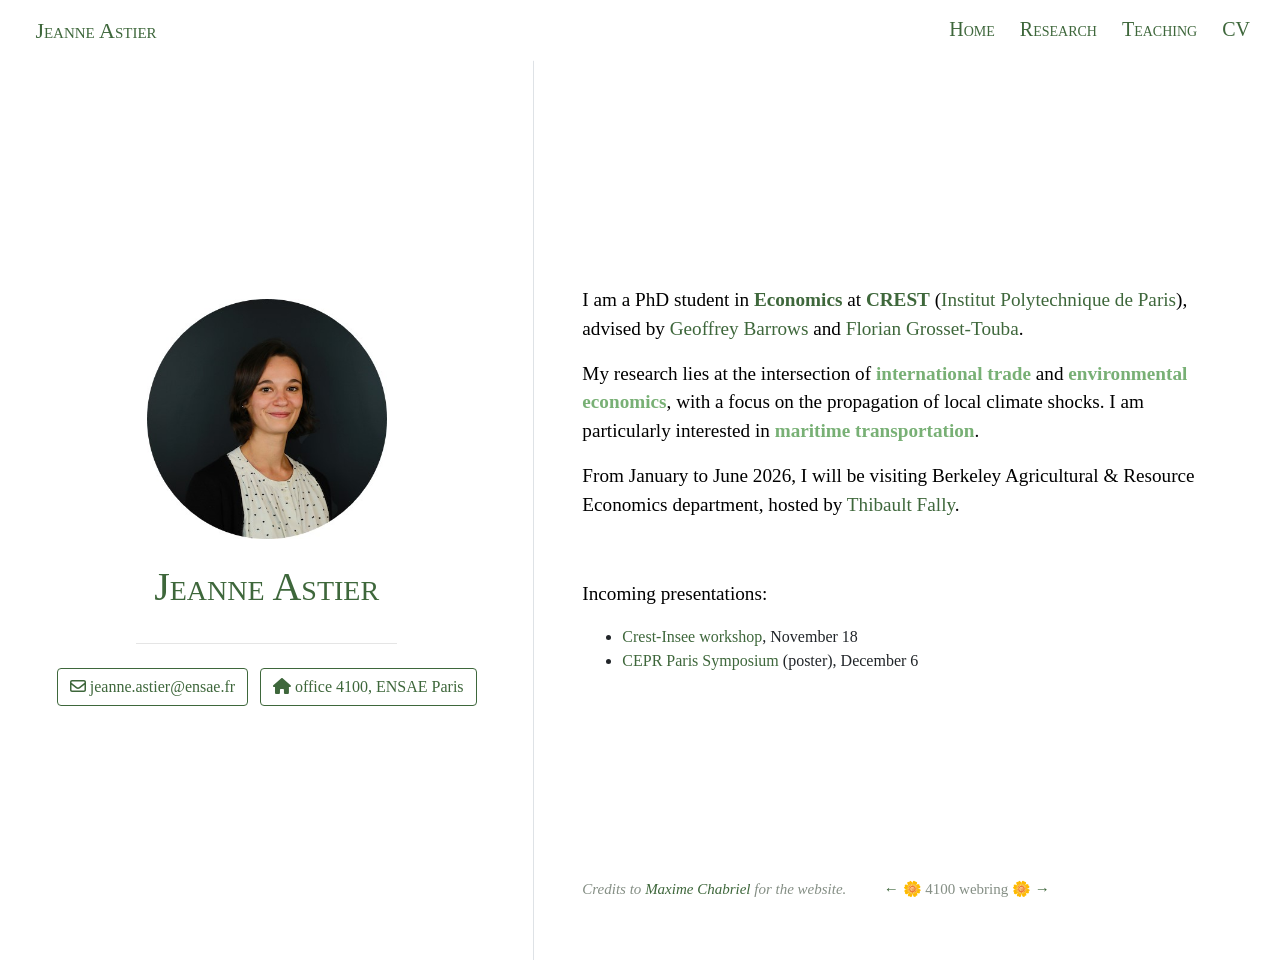
==== docs/index.html @ e27df3d2 "Creation" ====
<!doctype html>
<html lang="en">
  <head>
    <!-- Required meta tags -->
    <meta charset="utf-8">
    <meta name="viewport" content="width=device-width, initial-scale=1, shrink-to-fit=no">

    <!-- Bootstrap CSS -->
    <style type="text/css">:root{--blue:#007bff;--indigo:#6610f2;--purple:#6f42c1;--pink:#e83e8c;--red:#dc3545;--orange:#fd7e14;--yellow:#ffc107;--green:#28a745;--teal:#20c997;--cyan:#17a2b8;--white:#fff;--gray:#6c757d;--gray-dark:#343a40;--primary:#007bff;--secondary:#6c757d;--success:#28a745;--info:#17a2b8;--warning:#ffc107;--danger:#dc3545;--light:#f8f9fa;--dark:#343a40;--breakpoint-xs:0;--breakpoint-sm:576px;--breakpoint-md:768px;--breakpoint-lg:992px;--breakpoint-xl:1200px;--font-family-sans-serif:-apple-system,BlinkMacSystemFont,"Segoe UI",Roboto,"Helvetica Neue",Arial,"Noto Sans",sans-serif,"Apple Color Emoji","Segoe UI Emoji","Segoe UI Symbol","Noto Color Emoji";--font-family-monospace:SFMono-Regular,Menlo,Monaco,Consolas,"Liberation Mono","Courier New",monospace}*,::after,::before{box-sizing:border-box}html{font-family:sans-serif;line-height:1.15;-webkit-text-size-adjust:100%;-webkit-tap-highlight-color:transparent}article,aside,figcaption,figure,footer,header,hgroup,main,nav,section{display:block}body{margin:0;font-family:-apple-system,BlinkMacSystemFont,"Segoe UI",Roboto,"Helvetica Neue",Arial,"Noto Sans",sans-serif,"Apple Color Emoji","Segoe UI Emoji","Segoe UI Symbol","Noto Color Emoji";font-size:1rem;font-weight:400;line-height:1.5;color:#212529;text-align:left;background-color:#fff}[tabindex="-1"]:focus:not(:focus-visible){outline:0!important}hr{box-sizing:content-box;height:0;overflow:visible}h1,h2,h3,h4,h5,h6{margin-top:0;margin-bottom:.5rem}p{margin-top:0;margin-bottom:1rem}abbr[data-original-title],abbr[title]{text-decoration:underline;-webkit-text-decoration:underline dotted;text-decoration:underline dotted;cursor:help;border-bottom:0;-webkit-text-decoration-skip-ink:none;text-decoration-skip-ink:none}address{margin-bottom:1rem;font-style:normal;line-height:inherit}dl,ol,ul{margin-top:0;margin-bottom:1rem}ol ol,ol ul,ul ol,ul ul{margin-bottom:0}dt{font-weight:700}dd{margin-bottom:.5rem;margin-left:0}blockquote{margin:0 0 1rem}b,strong{font-weight:bolder}small{font-size:80%}sub,sup{position:relative;font-size:75%;line-height:0;vertical-align:baseline}sub{bottom:-.25em}sup{top:-.5em}a{color:#007bff;text-decoration:none;background-color:transparent}a:hover{color:#0056b3;text-decoration:underline}a:not([href]){color:inherit;text-decoration:none}a:not([href]):hover{color:inherit;text-decoration:none}code,kbd,pre,samp{font-family:SFMono-Regular,Menlo,Monaco,Consolas,"Liberation Mono","Courier New",monospace;font-size:1em}pre{margin-top:0;margin-bottom:1rem;overflow:auto;-ms-overflow-style:scrollbar}figure{margin:0 0 1rem}img{vertical-align:middle;border-style:none}svg{overflow:hidden;vertical-align:middle}table{border-collapse:collapse}caption{padding-top:.75rem;padding-bottom:.75rem;color:#6c757d;text-align:left;caption-side:bottom}th{text-align:inherit}label{display:inline-block;margin-bottom:.5rem}button{border-radius:0}button:focus{outline:1px dotted;outline:5px auto -webkit-focus-ring-color}button,input,optgroup,select,textarea{margin:0;font-family:inherit;font-size:inherit;line-height:inherit}button,input{overflow:visible}button,select{text-transform:none}[role=button]{cursor:pointer}select{word-wrap:normal}[type=button],[type=reset],[type=submit],button{-webkit-appearance:button}[type=button]:not(:disabled),[type=reset]:not(:disabled),[type=submit]:not(:disabled),button:not(:disabled){cursor:pointer}[type=button]::-moz-focus-inner,[type=reset]::-moz-focus-inner,[type=submit]::-moz-focus-inner,button::-moz-focus-inner{padding:0;border-style:none}input[type=checkbox],input[type=radio]{box-sizing:border-box;padding:0}textarea{overflow:auto;resize:vertical}fieldset{min-width:0;padding:0;margin:0;border:0}legend{display:block;width:100%;max-width:100%;padding:0;margin-bottom:.5rem;font-size:1.5rem;line-height:inherit;color:inherit;white-space:normal}progress{vertical-align:baseline}[type=number]::-webkit-inner-spin-button,[type=number]::-webkit-outer-spin-button{height:auto}[type=search]{outline-offset:-2px;-webkit-appearance:none}[type=search]::-webkit-search-decoration{-webkit-appearance:none}::-webkit-file-upload-button{font:inherit;-webkit-appearance:button}output{display:inline-block}summary{display:list-item;cursor:pointer}template{display:none}[hidden]{display:none!important}.h1,.h2,.h3,.h4,.h5,.h6,h1,h2,h3,h4,h5,h6{margin-bottom:.5rem;font-weight:500;line-height:1.2}.h1,h1{font-size:2.5rem}.h2,h2{font-size:2rem}.h3,h3{font-size:1.75rem}.h4,h4{font-size:1.5rem}.h5,h5{font-size:1.25rem}.h6,h6{font-size:1rem}.lead{font-size:1.25rem;font-weight:300}.display-1{font-size:6rem;font-weight:300;line-height:1.2}.display-2{font-size:5.5rem;font-weight:300;line-height:1.2}.display-3{font-size:4.5rem;font-weight:300;line-height:1.2}.display-4{font-size:3.5rem;font-weight:300;line-height:1.2}hr{margin-top:1rem;margin-bottom:1rem;border:0;border-top:1px solid rgba(0,0,0,.1)}.small,small{font-size:80%;font-weight:400}.mark,mark{padding:.2em;background-color:#fcf8e3}.list-unstyled{padding-left:0;list-style:none}.list-inline{padding-left:0;list-style:none}.list-inline-item{display:inline-block}.list-inline-item:not(:last-child){margin-right:.5rem}.initialism{font-size:90%;text-transform:uppercase}.blockquote{margin-bottom:1rem;font-size:1.25rem}.blockquote-footer{display:block;font-size:80%;color:#6c757d}.blockquote-footer::before{content:"\2014\00A0"}.img-fluid{max-width:100%;height:auto}.img-thumbnail{padding:.25rem;background-color:#fff;border:1px solid #dee2e6;border-radius:.25rem;max-width:100%;height:auto}.figure{display:inline-block}.figure-img{margin-bottom:.5rem;line-height:1}.figure-caption{font-size:90%;color:#6c757d}code{font-size:87.5%;color:#e83e8c;word-wrap:break-word}a>code{color:inherit}kbd{padding:.2rem .4rem;font-size:87.5%;color:#fff;background-color:#212529;border-radius:.2rem}kbd kbd{padding:0;font-size:100%;font-weight:700}pre{display:block;font-size:87.5%;color:#212529}pre code{font-size:inherit;color:inherit;word-break:normal}.pre-scrollable{max-height:340px;overflow-y:scroll}.container{width:100%;padding-right:15px;padding-left:15px;margin-right:auto;margin-left:auto}@media (min-width:576px){.container{max-width:540px}}@media (min-width:768px){.container{max-width:720px}}@media (min-width:992px){.container{max-width:960px}}@media (min-width:1200px){.container{max-width:1140px}}.container-fluid,.container-lg,.container-md,.container-sm,.container-xl{width:100%;padding-right:15px;padding-left:15px;margin-right:auto;margin-left:auto}@media (min-width:576px){.container,.container-sm{max-width:540px}}@media (min-width:768px){.container,.container-md,.container-sm{max-width:720px}}@media (min-width:992px){.container,.container-lg,.container-md,.container-sm{max-width:960px}}@media (min-width:1200px){.container,.container-lg,.container-md,.container-sm,.container-xl{max-width:1140px}}.row{display:-ms-flexbox;display:flex;-ms-flex-wrap:wrap;flex-wrap:wrap;margin-right:-15px;margin-left:-15px}.no-gutters{margin-right:0;margin-left:0}.no-gutters>.col,.no-gutters>[class*=col-]{padding-right:0;padding-left:0}.col,.col-1,.col-10,.col-11,.col-12,.col-2,.col-3,.col-4,.col-5,.col-6,.col-7,.col-8,.col-9,.col-auto,.col-lg,.col-lg-1,.col-lg-10,.col-lg-11,.col-lg-12,.col-lg-2,.col-lg-3,.col-lg-4,.col-lg-5,.col-lg-6,.col-lg-7,.col-lg-8,.col-lg-9,.col-lg-auto,.col-md,.col-md-1,.col-md-10,.col-md-11,.col-md-12,.col-md-2,.col-md-3,.col-md-4,.col-md-5,.col-md-6,.col-md-7,.col-md-8,.col-md-9,.col-md-auto,.col-sm,.col-sm-1,.col-sm-10,.col-sm-11,.col-sm-12,.col-sm-2,.col-sm-3,.col-sm-4,.col-sm-5,.col-sm-6,.col-sm-7,.col-sm-8,.col-sm-9,.col-sm-auto,.col-xl,.col-xl-1,.col-xl-10,.col-xl-11,.col-xl-12,.col-xl-2,.col-xl-3,.col-xl-4,.col-xl-5,.col-xl-6,.col-xl-7,.col-xl-8,.col-xl-9,.col-xl-auto{position:relative;width:100%;padding-right:15px;padding-left:15px}.col{-ms-flex-preferred-size:0;flex-basis:0;-ms-flex-positive:1;flex-grow:1;min-width:0;max-width:100%}.row-cols-1>*{-ms-flex:0 0 100%;flex:0 0 100%;max-width:100%}.row-cols-2>*{-ms-flex:0 0 50%;flex:0 0 50%;max-width:50%}.row-cols-3>*{-ms-flex:0 0 33.333333%;flex:0 0 33.333333%;max-width:33.333333%}.row-cols-4>*{-ms-flex:0 0 25%;flex:0 0 25%;max-width:25%}.row-cols-5>*{-ms-flex:0 0 20%;flex:0 0 20%;max-width:20%}.row-cols-6>*{-ms-flex:0 0 16.666667%;flex:0 0 16.666667%;max-width:16.666667%}.col-auto{-ms-flex:0 0 auto;flex:0 0 auto;width:auto;max-width:100%}.col-1{-ms-flex:0 0 8.333333%;flex:0 0 8.333333%;max-width:8.333333%}.col-2{-ms-flex:0 0 16.666667%;flex:0 0 16.666667%;max-width:16.666667%}.col-3{-ms-flex:0 0 25%;flex:0 0 25%;max-width:25%}.col-4{-ms-flex:0 0 33.333333%;flex:0 0 33.333333%;max-width:33.333333%}.col-5{-ms-flex:0 0 41.666667%;flex:0 0 41.666667%;max-width:41.666667%}.col-6{-ms-flex:0 0 50%;flex:0 0 50%;max-width:50%}.col-7{-ms-flex:0 0 58.333333%;flex:0 0 58.333333%;max-width:58.333333%}.col-8{-ms-flex:0 0 66.666667%;flex:0 0 66.666667%;max-width:66.666667%}.col-9{-ms-flex:0 0 75%;flex:0 0 75%;max-width:75%}.col-10{-ms-flex:0 0 83.333333%;flex:0 0 83.333333%;max-width:83.333333%}.col-11{-ms-flex:0 0 91.666667%;flex:0 0 91.666667%;max-width:91.666667%}.col-12{-ms-flex:0 0 100%;flex:0 0 100%;max-width:100%}.order-first{-ms-flex-order:-1;order:-1}.order-last{-ms-flex-order:13;order:13}.order-0{-ms-flex-order:0;order:0}.order-1{-ms-flex-order:1;order:1}.order-2{-ms-flex-order:2;order:2}.order-3{-ms-flex-order:3;order:3}.order-4{-ms-flex-order:4;order:4}.order-5{-ms-flex-order:5;order:5}.order-6{-ms-flex-order:6;order:6}.order-7{-ms-flex-order:7;order:7}.order-8{-ms-flex-order:8;order:8}.order-9{-ms-flex-order:9;order:9}.order-10{-ms-flex-order:10;order:10}.order-11{-ms-flex-order:11;order:11}.order-12{-ms-flex-order:12;order:12}.offset-1{margin-left:8.333333%}.offset-2{margin-left:16.666667%}.offset-3{margin-left:25%}.offset-4{margin-left:33.333333%}.offset-5{margin-left:41.666667%}.offset-6{margin-left:50%}.offset-7{margin-left:58.333333%}.offset-8{margin-left:66.666667%}.offset-9{margin-left:75%}.offset-10{margin-left:83.333333%}.offset-11{margin-left:91.666667%}@media (min-width:576px){.col-sm{-ms-flex-preferred-size:0;flex-basis:0;-ms-flex-positive:1;flex-grow:1;min-width:0;max-width:100%}.row-cols-sm-1>*{-ms-flex:0 0 100%;flex:0 0 100%;max-width:100%}.row-cols-sm-2>*{-ms-flex:0 0 50%;flex:0 0 50%;max-width:50%}.row-cols-sm-3>*{-ms-flex:0 0 33.333333%;flex:0 0 33.333333%;max-width:33.333333%}.row-cols-sm-4>*{-ms-flex:0 0 25%;flex:0 0 25%;max-width:25%}.row-cols-sm-5>*{-ms-flex:0 0 20%;flex:0 0 20%;max-width:20%}.row-cols-sm-6>*{-ms-flex:0 0 16.666667%;flex:0 0 16.666667%;max-width:16.666667%}.col-sm-auto{-ms-flex:0 0 auto;flex:0 0 auto;width:auto;max-width:100%}.col-sm-1{-ms-flex:0 0 8.333333%;flex:0 0 8.333333%;max-width:8.333333%}.col-sm-2{-ms-flex:0 0 16.666667%;flex:0 0 16.666667%;max-width:16.666667%}.col-sm-3{-ms-flex:0 0 25%;flex:0 0 25%;max-width:25%}.col-sm-4{-ms-flex:0 0 33.333333%;flex:0 0 33.333333%;max-width:33.333333%}.col-sm-5{-ms-flex:0 0 41.666667%;flex:0 0 41.666667%;max-width:41.666667%}.col-sm-6{-ms-flex:0 0 50%;flex:0 0 50%;max-width:50%}.col-sm-7{-ms-flex:0 0 58.333333%;flex:0 0 58.333333%;max-width:58.333333%}.col-sm-8{-ms-flex:0 0 66.666667%;flex:0 0 66.666667%;max-width:66.666667%}.col-sm-9{-ms-flex:0 0 75%;flex:0 0 75%;max-width:75%}.col-sm-10{-ms-flex:0 0 83.333333%;flex:0 0 83.333333%;max-width:83.333333%}.col-sm-11{-ms-flex:0 0 91.666667%;flex:0 0 91.666667%;max-width:91.666667%}.col-sm-12{-ms-flex:0 0 100%;flex:0 0 100%;max-width:100%}.order-sm-first{-ms-flex-order:-1;order:-1}.order-sm-last{-ms-flex-order:13;order:13}.order-sm-0{-ms-flex-order:0;order:0}.order-sm-1{-ms-flex-order:1;order:1}.order-sm-2{-ms-flex-order:2;order:2}.order-sm-3{-ms-flex-order:3;order:3}.order-sm-4{-ms-flex-order:4;order:4}.order-sm-5{-ms-flex-order:5;order:5}.order-sm-6{-ms-flex-order:6;order:6}.order-sm-7{-ms-flex-order:7;order:7}.order-sm-8{-ms-flex-order:8;order:8}.order-sm-9{-ms-flex-order:9;order:9}.order-sm-10{-ms-flex-order:10;order:10}.order-sm-11{-ms-flex-order:11;order:11}.order-sm-12{-ms-flex-order:12;order:12}.offset-sm-0{margin-left:0}.offset-sm-1{margin-left:8.333333%}.offset-sm-2{margin-left:16.666667%}.offset-sm-3{margin-left:25%}.offset-sm-4{margin-left:33.333333%}.offset-sm-5{margin-left:41.666667%}.offset-sm-6{margin-left:50%}.offset-sm-7{margin-left:58.333333%}.offset-sm-8{margin-left:66.666667%}.offset-sm-9{margin-left:75%}.offset-sm-10{margin-left:83.333333%}.offset-sm-11{margin-left:91.666667%}}@media (min-width:768px){.col-md{-ms-flex-preferred-size:0;flex-basis:0;-ms-flex-positive:1;flex-grow:1;min-width:0;max-width:100%}.row-cols-md-1>*{-ms-flex:0 0 100%;flex:0 0 100%;max-width:100%}.row-cols-md-2>*{-ms-flex:0 0 50%;flex:0 0 50%;max-width:50%}.row-cols-md-3>*{-ms-flex:0 0 33.333333%;flex:0 0 33.333333%;max-width:33.333333%}.row-cols-md-4>*{-ms-flex:0 0 25%;flex:0 0 25%;max-width:25%}.row-cols-md-5>*{-ms-flex:0 0 20%;flex:0 0 20%;max-width:20%}.row-cols-md-6>*{-ms-flex:0 0 16.666667%;flex:0 0 16.666667%;max-width:16.666667%}.col-md-auto{-ms-flex:0 0 auto;flex:0 0 auto;width:auto;max-width:100%}.col-md-1{-ms-flex:0 0 8.333333%;flex:0 0 8.333333%;max-width:8.333333%}.col-md-2{-ms-flex:0 0 16.666667%;flex:0 0 16.666667%;max-width:16.666667%}.col-md-3{-ms-flex:0 0 25%;flex:0 0 25%;max-width:25%}.col-md-4{-ms-flex:0 0 33.333333%;flex:0 0 33.333333%;max-width:33.333333%}.col-md-5{-ms-flex:0 0 41.666667%;flex:0 0 41.666667%;max-width:41.666667%}.col-md-6{-ms-flex:0 0 50%;flex:0 0 50%;max-width:50%}.col-md-7{-ms-flex:0 0 58.333333%;flex:0 0 58.333333%;max-width:58.333333%}.col-md-8{-ms-flex:0 0 66.666667%;flex:0 0 66.666667%;max-width:66.666667%}.col-md-9{-ms-flex:0 0 75%;flex:0 0 75%;max-width:75%}.col-md-10{-ms-flex:0 0 83.333333%;flex:0 0 83.333333%;max-width:83.333333%}.col-md-11{-ms-flex:0 0 91.666667%;flex:0 0 91.666667%;max-width:91.666667%}.col-md-12{-ms-flex:0 0 100%;flex:0 0 100%;max-width:100%}.order-md-first{-ms-flex-order:-1;order:-1}.order-md-last{-ms-flex-order:13;order:13}.order-md-0{-ms-flex-order:0;order:0}.order-md-1{-ms-flex-order:1;order:1}.order-md-2{-ms-flex-order:2;order:2}.order-md-3{-ms-flex-order:3;order:3}.order-md-4{-ms-flex-order:4;order:4}.order-md-5{-ms-flex-order:5;order:5}.order-md-6{-ms-flex-order:6;order:6}.order-md-7{-ms-flex-order:7;order:7}.order-md-8{-ms-flex-order:8;order:8}.order-md-9{-ms-flex-order:9;order:9}.order-md-10{-ms-flex-order:10;order:10}.order-md-11{-ms-flex-order:11;order:11}.order-md-12{-ms-flex-order:12;order:12}.offset-md-0{margin-left:0}.offset-md-1{margin-left:8.333333%}.offset-md-2{margin-left:16.666667%}.offset-md-3{margin-left:25%}.offset-md-4{margin-left:33.333333%}.offset-md-5{margin-left:41.666667%}.offset-md-6{margin-left:50%}.offset-md-7{margin-left:58.333333%}.offset-md-8{margin-left:66.666667%}.offset-md-9{margin-left:75%}.offset-md-10{margin-left:83.333333%}.offset-md-11{margin-left:91.666667%}}@media (min-width:992px){.col-lg{-ms-flex-preferred-size:0;flex-basis:0;-ms-flex-positive:1;flex-grow:1;min-width:0;max-width:100%}.row-cols-lg-1>*{-ms-flex:0 0 100%;flex:0 0 100%;max-width:100%}.row-cols-lg-2>*{-ms-flex:0 0 50%;flex:0 0 50%;max-width:50%}.row-cols-lg-3>*{-ms-flex:0 0 33.333333%;flex:0 0 33.333333%;max-width:33.333333%}.row-cols-lg-4>*{-ms-flex:0 0 25%;flex:0 0 25%;max-width:25%}.row-cols-lg-5>*{-ms-flex:0 0 20%;flex:0 0 20%;max-width:20%}.row-cols-lg-6>*{-ms-flex:0 0 16.666667%;flex:0 0 16.666667%;max-width:16.666667%}.col-lg-auto{-ms-flex:0 0 auto;flex:0 0 auto;width:auto;max-width:100%}.col-lg-1{-ms-flex:0 0 8.333333%;flex:0 0 8.333333%;max-width:8.333333%}.col-lg-2{-ms-flex:0 0 16.666667%;flex:0 0 16.666667%;max-width:16.666667%}.col-lg-3{-ms-flex:0 0 25%;flex:0 0 25%;max-width:25%}.col-lg-4{-ms-flex:0 0 33.333333%;flex:0 0 33.333333%;max-width:33.333333%}.col-lg-5{-ms-flex:0 0 41.666667%;flex:0 0 41.666667%;max-width:41.666667%}.col-lg-6{-ms-flex:0 0 50%;flex:0 0 50%;max-width:50%}.col-lg-7{-ms-flex:0 0 58.333333%;flex:0 0 58.333333%;max-width:58.333333%}.col-lg-8{-ms-flex:0 0 66.666667%;flex:0 0 66.666667%;max-width:66.666667%}.col-lg-9{-ms-flex:0 0 75%;flex:0 0 75%;max-width:75%}.col-lg-10{-ms-flex:0 0 83.333333%;flex:0 0 83.333333%;max-width:83.333333%}.col-lg-11{-ms-flex:0 0 91.666667%;flex:0 0 91.666667%;max-width:91.666667%}.col-lg-12{-ms-flex:0 0 100%;flex:0 0 100%;max-width:100%}.order-lg-first{-ms-flex-order:-1;order:-1}.order-lg-last{-ms-flex-order:13;order:13}.order-lg-0{-ms-flex-order:0;order:0}.order-lg-1{-ms-flex-order:1;order:1}.order-lg-2{-ms-flex-order:2;order:2}.order-lg-3{-ms-flex-order:3;order:3}.order-lg-4{-ms-flex-order:4;order:4}.order-lg-5{-ms-flex-order:5;order:5}.order-lg-6{-ms-flex-order:6;order:6}.order-lg-7{-ms-flex-order:7;order:7}.order-lg-8{-ms-flex-order:8;order:8}.order-lg-9{-ms-flex-order:9;order:9}.order-lg-10{-ms-flex-order:10;order:10}.order-lg-11{-ms-flex-order:11;order:11}.order-lg-12{-ms-flex-order:12;order:12}.offset-lg-0{margin-left:0}.offset-lg-1{margin-left:8.333333%}.offset-lg-2{margin-left:16.666667%}.offset-lg-3{margin-left:25%}.offset-lg-4{margin-left:33.333333%}.offset-lg-5{margin-left:41.666667%}.offset-lg-6{margin-left:50%}.offset-lg-7{margin-left:58.333333%}.offset-lg-8{margin-left:66.666667%}.offset-lg-9{margin-left:75%}.offset-lg-10{margin-left:83.333333%}.offset-lg-11{margin-left:91.666667%}}@media (min-width:1200px){.col-xl{-ms-flex-preferred-size:0;flex-basis:0;-ms-flex-positive:1;flex-grow:1;min-width:0;max-width:100%}.row-cols-xl-1>*{-ms-flex:0 0 100%;flex:0 0 100%;max-width:100%}.row-cols-xl-2>*{-ms-flex:0 0 50%;flex:0 0 50%;max-width:50%}.row-cols-xl-3>*{-ms-flex:0 0 33.333333%;flex:0 0 33.333333%;max-width:33.333333%}.row-cols-xl-4>*{-ms-flex:0 0 25%;flex:0 0 25%;max-width:25%}.row-cols-xl-5>*{-ms-flex:0 0 20%;flex:0 0 20%;max-width:20%}.row-cols-xl-6>*{-ms-flex:0 0 16.666667%;flex:0 0 16.666667%;max-width:16.666667%}.col-xl-auto{-ms-flex:0 0 auto;flex:0 0 auto;width:auto;max-width:100%}.col-xl-1{-ms-flex:0 0 8.333333%;flex:0 0 8.333333%;max-width:8.333333%}.col-xl-2{-ms-flex:0 0 16.666667%;flex:0 0 16.666667%;max-width:16.666667%}.col-xl-3{-ms-flex:0 0 25%;flex:0 0 25%;max-width:25%}.col-xl-4{-ms-flex:0 0 33.333333%;flex:0 0 33.333333%;max-width:33.333333%}.col-xl-5{-ms-flex:0 0 41.666667%;flex:0 0 41.666667%;max-width:41.666667%}.col-xl-6{-ms-flex:0 0 50%;flex:0 0 50%;max-width:50%}.col-xl-7{-ms-flex:0 0 58.333333%;flex:0 0 58.333333%;max-width:58.333333%}.col-xl-8{-ms-flex:0 0 66.666667%;flex:0 0 66.666667%;max-width:66.666667%}.col-xl-9{-ms-flex:0 0 75%;flex:0 0 75%;max-width:75%}.col-xl-10{-ms-flex:0 0 83.333333%;flex:0 0 83.333333%;max-width:83.333333%}.col-xl-11{-ms-flex:0 0 91.666667%;flex:0 0 91.666667%;max-width:91.666667%}.col-xl-12{-ms-flex:0 0 100%;flex:0 0 100%;max-width:100%}.order-xl-first{-ms-flex-order:-1;order:-1}.order-xl-last{-ms-flex-order:13;order:13}.order-xl-0{-ms-flex-order:0;order:0}.order-xl-1{-ms-flex-order:1;order:1}.order-xl-2{-ms-flex-order:2;order:2}.order-xl-3{-ms-flex-order:3;order:3}.order-xl-4{-ms-flex-order:4;order:4}.order-xl-5{-ms-flex-order:5;order:5}.order-xl-6{-ms-flex-order:6;order:6}.order-xl-7{-ms-flex-order:7;order:7}.order-xl-8{-ms-flex-order:8;order:8}.order-xl-9{-ms-flex-order:9;order:9}.order-xl-10{-ms-flex-order:10;order:10}.order-xl-11{-ms-flex-order:11;order:11}.order-xl-12{-ms-flex-order:12;order:12}.offset-xl-0{margin-left:0}.offset-xl-1{margin-left:8.333333%}.offset-xl-2{margin-left:16.666667%}.offset-xl-3{margin-left:25%}.offset-xl-4{margin-left:33.333333%}.offset-xl-5{margin-left:41.666667%}.offset-xl-6{margin-left:50%}.offset-xl-7{margin-left:58.333333%}.offset-xl-8{margin-left:66.666667%}.offset-xl-9{margin-left:75%}.offset-xl-10{margin-left:83.333333%}.offset-xl-11{margin-left:91.666667%}}.table{width:100%;margin-bottom:1rem;color:#212529}.table td,.table th{padding:.75rem;vertical-align:top;border-top:1px solid #dee2e6}.table thead th{vertical-align:bottom;border-bottom:2px solid #dee2e6}.table tbody+tbody{border-top:2px solid #dee2e6}.table-sm td,.table-sm th{padding:.3rem}.table-bordered{border:1px solid #dee2e6}.table-bordered td,.table-bordered th{border:1px solid #dee2e6}.table-bordered thead td,.table-bordered thead th{border-bottom-width:2px}.table-borderless tbody+tbody,.table-borderless td,.table-borderless th,.table-borderless thead th{border:0}.table-striped tbody tr:nth-of-type(odd){background-color:rgba(0,0,0,.05)}.table-hover tbody tr:hover{color:#212529;background-color:rgba(0,0,0,.075)}.table-primary,.table-primary>td,.table-primary>th{background-color:#b8daff}.table-primary tbody+tbody,.table-primary td,.table-primary th,.table-primary thead th{border-color:#7abaff}.table-hover .table-primary:hover{background-color:#9fcdff}.table-hover .table-primary:hover>td,.table-hover .table-primary:hover>th{background-color:#9fcdff}.table-secondary,.table-secondary>td,.table-secondary>th{background-color:#d6d8db}.table-secondary tbody+tbody,.table-secondary td,.table-secondary th,.table-secondary thead th{border-color:#b3b7bb}.table-hover .table-secondary:hover{background-color:#c8cbcf}.table-hover .table-secondary:hover>td,.table-hover .table-secondary:hover>th{background-color:#c8cbcf}.table-success,.table-success>td,.table-success>th{background-color:#c3e6cb}.table-success tbody+tbody,.table-success td,.table-success th,.table-success thead th{border-color:#8fd19e}.table-hover .table-success:hover{background-color:#b1dfbb}.table-hover .table-success:hover>td,.table-hover .table-success:hover>th{background-color:#b1dfbb}.table-info,.table-info>td,.table-info>th{background-color:#bee5eb}.table-info tbody+tbody,.table-info td,.table-info th,.table-info thead th{border-color:#86cfda}.table-hover .table-info:hover{background-color:#abdde5}.table-hover .table-info:hover>td,.table-hover .table-info:hover>th{background-color:#abdde5}.table-warning,.table-warning>td,.table-warning>th{background-color:#ffeeba}.table-warning tbody+tbody,.table-warning td,.table-warning th,.table-warning thead th{border-color:#ffdf7e}.table-hover .table-warning:hover{background-color:#ffe8a1}.table-hover .table-warning:hover>td,.table-hover .table-warning:hover>th{background-color:#ffe8a1}.table-danger,.table-danger>td,.table-danger>th{background-color:#f5c6cb}.table-danger tbody+tbody,.table-danger td,.table-danger th,.table-danger thead th{border-color:#ed969e}.table-hover .table-danger:hover{background-color:#f1b0b7}.table-hover .table-danger:hover>td,.table-hover .table-danger:hover>th{background-color:#f1b0b7}.table-light,.table-light>td,.table-light>th{background-color:#fdfdfe}.table-light tbody+tbody,.table-light td,.table-light th,.table-light thead th{border-color:#fbfcfc}.table-hover .table-light:hover{background-color:#ececf6}.table-hover .table-light:hover>td,.table-hover .table-light:hover>th{background-color:#ececf6}.table-dark,.table-dark>td,.table-dark>th{background-color:#c6c8ca}.table-dark tbody+tbody,.table-dark td,.table-dark th,.table-dark thead th{border-color:#95999c}.table-hover .table-dark:hover{background-color:#b9bbbe}.table-hover .table-dark:hover>td,.table-hover .table-dark:hover>th{background-color:#b9bbbe}.table-active,.table-active>td,.table-active>th{background-color:rgba(0,0,0,.075)}.table-hover .table-active:hover{background-color:rgba(0,0,0,.075)}.table-hover .table-active:hover>td,.table-hover .table-active:hover>th{background-color:rgba(0,0,0,.075)}.table .thead-dark th{color:#fff;background-color:#343a40;border-color:#454d55}.table .thead-light th{color:#495057;background-color:#e9ecef;border-color:#dee2e6}.table-dark{color:#fff;background-color:#343a40}.table-dark td,.table-dark th,.table-dark thead th{border-color:#454d55}.table-dark.table-bordered{border:0}.table-dark.table-striped tbody tr:nth-of-type(odd){background-color:rgba(255,255,255,.05)}.table-dark.table-hover tbody tr:hover{color:#fff;background-color:rgba(255,255,255,.075)}@media (max-width:575.98px){.table-responsive-sm{display:block;width:100%;overflow-x:auto;-webkit-overflow-scrolling:touch}.table-responsive-sm>.table-bordered{border:0}}@media (max-width:767.98px){.table-responsive-md{display:block;width:100%;overflow-x:auto;-webkit-overflow-scrolling:touch}.table-responsive-md>.table-bordered{border:0}}@media (max-width:991.98px){.table-responsive-lg{display:block;width:100%;overflow-x:auto;-webkit-overflow-scrolling:touch}.table-responsive-lg>.table-bordered{border:0}}@media (max-width:1199.98px){.table-responsive-xl{display:block;width:100%;overflow-x:auto;-webkit-overflow-scrolling:touch}.table-responsive-xl>.table-bordered{border:0}}.table-responsive{display:block;width:100%;overflow-x:auto;-webkit-overflow-scrolling:touch}.table-responsive>.table-bordered{border:0}.form-control{display:block;width:100%;height:calc(1.5em + .75rem + 2px);padding:.375rem .75rem;font-size:1rem;font-weight:400;line-height:1.5;color:#495057;background-color:#fff;background-clip:padding-box;border:1px solid #ced4da;border-radius:.25rem;transition:border-color .15s ease-in-out,box-shadow .15s ease-in-out}@media (prefers-reduced-motion:reduce){.form-control{transition:none}}.form-control::-ms-expand{background-color:transparent;border:0}.form-control:-moz-focusring{color:transparent;text-shadow:0 0 0 #495057}.form-control:focus{color:#495057;background-color:#fff;border-color:#80bdff;outline:0;box-shadow:0 0 0 .2rem rgba(0,123,255,.25)}.form-control::-webkit-input-placeholder{color:#6c757d;opacity:1}.form-control::-moz-placeholder{color:#6c757d;opacity:1}.form-control:-ms-input-placeholder{color:#6c757d;opacity:1}.form-control::-ms-input-placeholder{color:#6c757d;opacity:1}.form-control::placeholder{color:#6c757d;opacity:1}.form-control:disabled,.form-control[readonly]{background-color:#e9ecef;opacity:1}input[type=date].form-control,input[type=datetime-local].form-control,input[type=month].form-control,input[type=time].form-control{-webkit-appearance:none;-moz-appearance:none;appearance:none}select.form-control:focus::-ms-value{color:#495057;background-color:#fff}.form-control-file,.form-control-range{display:block;width:100%}.col-form-label{padding-top:calc(.375rem + 1px);padding-bottom:calc(.375rem + 1px);margin-bottom:0;font-size:inherit;line-height:1.5}.col-form-label-lg{padding-top:calc(.5rem + 1px);padding-bottom:calc(.5rem + 1px);font-size:1.25rem;line-height:1.5}.col-form-label-sm{padding-top:calc(.25rem + 1px);padding-bottom:calc(.25rem + 1px);font-size:.875rem;line-height:1.5}.form-control-plaintext{display:block;width:100%;padding:.375rem 0;margin-bottom:0;font-size:1rem;line-height:1.5;color:#212529;background-color:transparent;border:solid transparent;border-width:1px 0}.form-control-plaintext.form-control-lg,.form-control-plaintext.form-control-sm{padding-right:0;padding-left:0}.form-control-sm{height:calc(1.5em + .5rem + 2px);padding:.25rem .5rem;font-size:.875rem;line-height:1.5;border-radius:.2rem}.form-control-lg{height:calc(1.5em + 1rem + 2px);padding:.5rem 1rem;font-size:1.25rem;line-height:1.5;border-radius:.3rem}select.form-control[multiple],select.form-control[size]{height:auto}textarea.form-control{height:auto}.form-group{margin-bottom:1rem}.form-text{display:block;margin-top:.25rem}.form-row{display:-ms-flexbox;display:flex;-ms-flex-wrap:wrap;flex-wrap:wrap;margin-right:-5px;margin-left:-5px}.form-row>.col,.form-row>[class*=col-]{padding-right:5px;padding-left:5px}.form-check{position:relative;display:block;padding-left:1.25rem}.form-check-input{position:absolute;margin-top:.3rem;margin-left:-1.25rem}.form-check-input:disabled~.form-check-label,.form-check-input[disabled]~.form-check-label{color:#6c757d}.form-check-label{margin-bottom:0}.form-check-inline{display:-ms-inline-flexbox;display:inline-flex;-ms-flex-align:center;align-items:center;padding-left:0;margin-right:.75rem}.form-check-inline .form-check-input{position:static;margin-top:0;margin-right:.3125rem;margin-left:0}.valid-feedback{display:none;width:100%;margin-top:.25rem;font-size:80%;color:#28a745}.valid-tooltip{position:absolute;top:100%;z-index:5;display:none;max-width:100%;padding:.25rem .5rem;margin-top:.1rem;font-size:.875rem;line-height:1.5;color:#fff;background-color:rgba(40,167,69,.9);border-radius:.25rem}.is-valid~.valid-feedback,.is-valid~.valid-tooltip,.was-validated :valid~.valid-feedback,.was-validated :valid~.valid-tooltip{display:block}.form-control.is-valid,.was-validated .form-control:valid{border-color:#28a745;padding-right:calc(1.5em + .75rem);background-image:url("data:image/svg+xml,%3csvg xmlns='http://www.w3.org/2000/svg' width='8' height='8' viewBox='0 0 8 8'%3e%3cpath fill='%2328a745' d='M2.3 6.73L.6 4.53c-.4-1.04.46-1.4 1.1-.8l1.1 1.4 3.4-3.8c.6-.63 1.6-.27 1.2.7l-4 4.6c-.43.5-.8.4-1.1.1z'/%3e%3c/svg%3e");background-repeat:no-repeat;background-position:right calc(.375em + .1875rem) center;background-size:calc(.75em + .375rem) calc(.75em + .375rem)}.form-control.is-valid:focus,.was-validated .form-control:valid:focus{border-color:#28a745;box-shadow:0 0 0 .2rem rgba(40,167,69,.25)}.was-validated textarea.form-control:valid,textarea.form-control.is-valid{padding-right:calc(1.5em + .75rem);background-position:top calc(.375em + .1875rem) right calc(.375em + .1875rem)}.custom-select.is-valid,.was-validated .custom-select:valid{border-color:#28a745;padding-right:calc(.75em + 2.3125rem);background:url("data:image/svg+xml,%3csvg xmlns='http://www.w3.org/2000/svg' width='4' height='5' viewBox='0 0 4 5'%3e%3cpath fill='%23343a40' d='M2 0L0 2h4zm0 5L0 3h4z'/%3e%3c/svg%3e") no-repeat right .75rem center/8px 10px,url("data:image/svg+xml,%3csvg xmlns='http://www.w3.org/2000/svg' width='8' height='8' viewBox='0 0 8 8'%3e%3cpath fill='%2328a745' d='M2.3 6.73L.6 4.53c-.4-1.04.46-1.4 1.1-.8l1.1 1.4 3.4-3.8c.6-.63 1.6-.27 1.2.7l-4 4.6c-.43.5-.8.4-1.1.1z'/%3e%3c/svg%3e") #fff no-repeat center right 1.75rem/calc(.75em + .375rem) calc(.75em + .375rem)}.custom-select.is-valid:focus,.was-validated .custom-select:valid:focus{border-color:#28a745;box-shadow:0 0 0 .2rem rgba(40,167,69,.25)}.form-check-input.is-valid~.form-check-label,.was-validated .form-check-input:valid~.form-check-label{color:#28a745}.form-check-input.is-valid~.valid-feedback,.form-check-input.is-valid~.valid-tooltip,.was-validated .form-check-input:valid~.valid-feedback,.was-validated .form-check-input:valid~.valid-tooltip{display:block}.custom-control-input.is-valid~.custom-control-label,.was-validated .custom-control-input:valid~.custom-control-label{color:#28a745}.custom-control-input.is-valid~.custom-control-label::before,.was-validated .custom-control-input:valid~.custom-control-label::before{border-color:#28a745}.custom-control-input.is-valid:checked~.custom-control-label::before,.was-validated .custom-control-input:valid:checked~.custom-control-label::before{border-color:#34ce57;background-color:#34ce57}.custom-control-input.is-valid:focus~.custom-control-label::before,.was-validated .custom-control-input:valid:focus~.custom-control-label::before{box-shadow:0 0 0 .2rem rgba(40,167,69,.25)}.custom-control-input.is-valid:focus:not(:checked)~.custom-control-label::before,.was-validated .custom-control-input:valid:focus:not(:checked)~.custom-control-label::before{border-color:#28a745}.custom-file-input.is-valid~.custom-file-label,.was-validated .custom-file-input:valid~.custom-file-label{border-color:#28a745}.custom-file-input.is-valid:focus~.custom-file-label,.was-validated .custom-file-input:valid:focus~.custom-file-label{border-color:#28a745;box-shadow:0 0 0 .2rem rgba(40,167,69,.25)}.invalid-feedback{display:none;width:100%;margin-top:.25rem;font-size:80%;color:#dc3545}.invalid-tooltip{position:absolute;top:100%;z-index:5;display:none;max-width:100%;padding:.25rem .5rem;margin-top:.1rem;font-size:.875rem;line-height:1.5;color:#fff;background-color:rgba(220,53,69,.9);border-radius:.25rem}.is-invalid~.invalid-feedback,.is-invalid~.invalid-tooltip,.was-validated :invalid~.invalid-feedback,.was-validated :invalid~.invalid-tooltip{display:block}.form-control.is-invalid,.was-validated .form-control:invalid{border-color:#dc3545;padding-right:calc(1.5em + .75rem);background-image:url("data:image/svg+xml,%3csvg xmlns='http://www.w3.org/2000/svg' width='12' height='12' fill='none' stroke='%23dc3545' viewBox='0 0 12 12'%3e%3ccircle cx='6' cy='6' r='4.5'/%3e%3cpath stroke-linejoin='round' d='M5.8 3.6h.4L6 6.5z'/%3e%3ccircle cx='6' cy='8.2' r='.6' fill='%23dc3545' stroke='none'/%3e%3c/svg%3e");background-repeat:no-repeat;background-position:right calc(.375em + .1875rem) center;background-size:calc(.75em + .375rem) calc(.75em + .375rem)}.form-control.is-invalid:focus,.was-validated .form-control:invalid:focus{border-color:#dc3545;box-shadow:0 0 0 .2rem rgba(220,53,69,.25)}.was-validated textarea.form-control:invalid,textarea.form-control.is-invalid{padding-right:calc(1.5em + .75rem);background-position:top calc(.375em + .1875rem) right calc(.375em + .1875rem)}.custom-select.is-invalid,.was-validated .custom-select:invalid{border-color:#dc3545;padding-right:calc(.75em + 2.3125rem);background:url("data:image/svg+xml,%3csvg xmlns='http://www.w3.org/2000/svg' width='4' height='5' viewBox='0 0 4 5'%3e%3cpath fill='%23343a40' d='M2 0L0 2h4zm0 5L0 3h4z'/%3e%3c/svg%3e") no-repeat right .75rem center/8px 10px,url("data:image/svg+xml,%3csvg xmlns='http://www.w3.org/2000/svg' width='12' height='12' fill='none' stroke='%23dc3545' viewBox='0 0 12 12'%3e%3ccircle cx='6' cy='6' r='4.5'/%3e%3cpath stroke-linejoin='round' d='M5.8 3.6h.4L6 6.5z'/%3e%3ccircle cx='6' cy='8.2' r='.6' fill='%23dc3545' stroke='none'/%3e%3c/svg%3e") #fff no-repeat center right 1.75rem/calc(.75em + .375rem) calc(.75em + .375rem)}.custom-select.is-invalid:focus,.was-validated .custom-select:invalid:focus{border-color:#dc3545;box-shadow:0 0 0 .2rem rgba(220,53,69,.25)}.form-check-input.is-invalid~.form-check-label,.was-validated .form-check-input:invalid~.form-check-label{color:#dc3545}.form-check-input.is-invalid~.invalid-feedback,.form-check-input.is-invalid~.invalid-tooltip,.was-validated .form-check-input:invalid~.invalid-feedback,.was-validated .form-check-input:invalid~.invalid-tooltip{display:block}.custom-control-input.is-invalid~.custom-control-label,.was-validated .custom-control-input:invalid~.custom-control-label{color:#dc3545}.custom-control-input.is-invalid~.custom-control-label::before,.was-validated .custom-control-input:invalid~.custom-control-label::before{border-color:#dc3545}.custom-control-input.is-invalid:checked~.custom-control-label::before,.was-validated .custom-control-input:invalid:checked~.custom-control-label::before{border-color:#e4606d;background-color:#e4606d}.custom-control-input.is-invalid:focus~.custom-control-label::before,.was-validated .custom-control-input:invalid:focus~.custom-control-label::before{box-shadow:0 0 0 .2rem rgba(220,53,69,.25)}.custom-control-input.is-invalid:focus:not(:checked)~.custom-control-label::before,.was-validated .custom-control-input:invalid:focus:not(:checked)~.custom-control-label::before{border-color:#dc3545}.custom-file-input.is-invalid~.custom-file-label,.was-validated .custom-file-input:invalid~.custom-file-label{border-color:#dc3545}.custom-file-input.is-invalid:focus~.custom-file-label,.was-validated .custom-file-input:invalid:focus~.custom-file-label{border-color:#dc3545;box-shadow:0 0 0 .2rem rgba(220,53,69,.25)}.form-inline{display:-ms-flexbox;display:flex;-ms-flex-flow:row wrap;flex-flow:row wrap;-ms-flex-align:center;align-items:center}.form-inline .form-check{width:100%}@media (min-width:576px){.form-inline label{display:-ms-flexbox;display:flex;-ms-flex-align:center;align-items:center;-ms-flex-pack:center;justify-content:center;margin-bottom:0}.form-inline .form-group{display:-ms-flexbox;display:flex;-ms-flex:0 0 auto;flex:0 0 auto;-ms-flex-flow:row wrap;flex-flow:row wrap;-ms-flex-align:center;align-items:center;margin-bottom:0}.form-inline .form-control{display:inline-block;width:auto;vertical-align:middle}.form-inline .form-control-plaintext{display:inline-block}.form-inline .custom-select,.form-inline .input-group{width:auto}.form-inline .form-check{display:-ms-flexbox;display:flex;-ms-flex-align:center;align-items:center;-ms-flex-pack:center;justify-content:center;width:auto;padding-left:0}.form-inline .form-check-input{position:relative;-ms-flex-negative:0;flex-shrink:0;margin-top:0;margin-right:.25rem;margin-left:0}.form-inline .custom-control{-ms-flex-align:center;align-items:center;-ms-flex-pack:center;justify-content:center}.form-inline .custom-control-label{margin-bottom:0}}.btn{display:inline-block;font-weight:400;color:#212529;text-align:center;vertical-align:middle;-webkit-user-select:none;-moz-user-select:none;-ms-user-select:none;user-select:none;background-color:transparent;border:1px solid transparent;padding:.375rem .75rem;font-size:1rem;line-height:1.5;border-radius:.25rem;transition:color .15s ease-in-out,background-color .15s ease-in-out,border-color .15s ease-in-out,box-shadow .15s ease-in-out}@media (prefers-reduced-motion:reduce){.btn{transition:none}}.btn:hover{color:#212529;text-decoration:none}.btn.focus,.btn:focus{outline:0;box-shadow:0 0 0 .2rem rgba(0,123,255,.25)}.btn.disabled,.btn:disabled{opacity:.65}.btn:not(:disabled):not(.disabled){cursor:pointer}a.btn.disabled,fieldset:disabled a.btn{pointer-events:none}.btn-primary{color:#fff;background-color:#007bff;border-color:#007bff}.btn-primary:hover{color:#fff;background-color:#0069d9;border-color:#0062cc}.btn-primary.focus,.btn-primary:focus{color:#fff;background-color:#0069d9;border-color:#0062cc;box-shadow:0 0 0 .2rem rgba(38,143,255,.5)}.btn-primary.disabled,.btn-primary:disabled{color:#fff;background-color:#007bff;border-color:#007bff}.btn-primary:not(:disabled):not(.disabled).active,.btn-primary:not(:disabled):not(.disabled):active,.show>.btn-primary.dropdown-toggle{color:#fff;background-color:#0062cc;border-color:#005cbf}.btn-primary:not(:disabled):not(.disabled).active:focus,.btn-primary:not(:disabled):not(.disabled):active:focus,.show>.btn-primary.dropdown-toggle:focus{box-shadow:0 0 0 .2rem rgba(38,143,255,.5)}.btn-secondary{color:#fff;background-color:#6c757d;border-color:#6c757d}.btn-secondary:hover{color:#fff;background-color:#5a6268;border-color:#545b62}.btn-secondary.focus,.btn-secondary:focus{color:#fff;background-color:#5a6268;border-color:#545b62;box-shadow:0 0 0 .2rem rgba(130,138,145,.5)}.btn-secondary.disabled,.btn-secondary:disabled{color:#fff;background-color:#6c757d;border-color:#6c757d}.btn-secondary:not(:disabled):not(.disabled).active,.btn-secondary:not(:disabled):not(.disabled):active,.show>.btn-secondary.dropdown-toggle{color:#fff;background-color:#545b62;border-color:#4e555b}.btn-secondary:not(:disabled):not(.disabled).active:focus,.btn-secondary:not(:disabled):not(.disabled):active:focus,.show>.btn-secondary.dropdown-toggle:focus{box-shadow:0 0 0 .2rem rgba(130,138,145,.5)}.btn-success{color:#fff;background-color:#28a745;border-color:#28a745}.btn-success:hover{color:#fff;background-color:#218838;border-color:#1e7e34}.btn-success.focus,.btn-success:focus{color:#fff;background-color:#218838;border-color:#1e7e34;box-shadow:0 0 0 .2rem rgba(72,180,97,.5)}.btn-success.disabled,.btn-success:disabled{color:#fff;background-color:#28a745;border-color:#28a745}.btn-success:not(:disabled):not(.disabled).active,.btn-success:not(:disabled):not(.disabled):active,.show>.btn-success.dropdown-toggle{color:#fff;background-color:#1e7e34;border-color:#1c7430}.btn-success:not(:disabled):not(.disabled).active:focus,.btn-success:not(:disabled):not(.disabled):active:focus,.show>.btn-success.dropdown-toggle:focus{box-shadow:0 0 0 .2rem rgba(72,180,97,.5)}.btn-info{color:#fff;background-color:#17a2b8;border-color:#17a2b8}.btn-info:hover{color:#fff;background-color:#138496;border-color:#117a8b}.btn-info.focus,.btn-info:focus{color:#fff;background-color:#138496;border-color:#117a8b;box-shadow:0 0 0 .2rem rgba(58,176,195,.5)}.btn-info.disabled,.btn-info:disabled{color:#fff;background-color:#17a2b8;border-color:#17a2b8}.btn-info:not(:disabled):not(.disabled).active,.btn-info:not(:disabled):not(.disabled):active,.show>.btn-info.dropdown-toggle{color:#fff;background-color:#117a8b;border-color:#10707f}.btn-info:not(:disabled):not(.disabled).active:focus,.btn-info:not(:disabled):not(.disabled):active:focus,.show>.btn-info.dropdown-toggle:focus{box-shadow:0 0 0 .2rem rgba(58,176,195,.5)}.btn-warning{color:#212529;background-color:#ffc107;border-color:#ffc107}.btn-warning:hover{color:#212529;background-color:#e0a800;border-color:#d39e00}.btn-warning.focus,.btn-warning:focus{color:#212529;background-color:#e0a800;border-color:#d39e00;box-shadow:0 0 0 .2rem rgba(222,170,12,.5)}.btn-warning.disabled,.btn-warning:disabled{color:#212529;background-color:#ffc107;border-color:#ffc107}.btn-warning:not(:disabled):not(.disabled).active,.btn-warning:not(:disabled):not(.disabled):active,.show>.btn-warning.dropdown-toggle{color:#212529;background-color:#d39e00;border-color:#c69500}.btn-warning:not(:disabled):not(.disabled).active:focus,.btn-warning:not(:disabled):not(.disabled):active:focus,.show>.btn-warning.dropdown-toggle:focus{box-shadow:0 0 0 .2rem rgba(222,170,12,.5)}.btn-danger{color:#fff;background-color:#dc3545;border-color:#dc3545}.btn-danger:hover{color:#fff;background-color:#c82333;border-color:#bd2130}.btn-danger.focus,.btn-danger:focus{color:#fff;background-color:#c82333;border-color:#bd2130;box-shadow:0 0 0 .2rem rgba(225,83,97,.5)}.btn-danger.disabled,.btn-danger:disabled{color:#fff;background-color:#dc3545;border-color:#dc3545}.btn-danger:not(:disabled):not(.disabled).active,.btn-danger:not(:disabled):not(.disabled):active,.show>.btn-danger.dropdown-toggle{color:#fff;background-color:#bd2130;border-color:#b21f2d}.btn-danger:not(:disabled):not(.disabled).active:focus,.btn-danger:not(:disabled):not(.disabled):active:focus,.show>.btn-danger.dropdown-toggle:focus{box-shadow:0 0 0 .2rem rgba(225,83,97,.5)}.btn-light{color:#212529;background-color:#f8f9fa;border-color:#f8f9fa}.btn-light:hover{color:#212529;background-color:#e2e6ea;border-color:#dae0e5}.btn-light.focus,.btn-light:focus{color:#212529;background-color:#e2e6ea;border-color:#dae0e5;box-shadow:0 0 0 .2rem rgba(216,217,219,.5)}.btn-light.disabled,.btn-light:disabled{color:#212529;background-color:#f8f9fa;border-color:#f8f9fa}.btn-light:not(:disabled):not(.disabled).active,.btn-light:not(:disabled):not(.disabled):active,.show>.btn-light.dropdown-toggle{color:#212529;background-color:#dae0e5;border-color:#d3d9df}.btn-light:not(:disabled):not(.disabled).active:focus,.btn-light:not(:disabled):not(.disabled):active:focus,.show>.btn-light.dropdown-toggle:focus{box-shadow:0 0 0 .2rem rgba(216,217,219,.5)}.btn-dark{color:#fff;background-color:#343a40;border-color:#343a40}.btn-dark:hover{color:#fff;background-color:#23272b;border-color:#1d2124}.btn-dark.focus,.btn-dark:focus{color:#fff;background-color:#23272b;border-color:#1d2124;box-shadow:0 0 0 .2rem rgba(82,88,93,.5)}.btn-dark.disabled,.btn-dark:disabled{color:#fff;background-color:#343a40;border-color:#343a40}.btn-dark:not(:disabled):not(.disabled).active,.btn-dark:not(:disabled):not(.disabled):active,.show>.btn-dark.dropdown-toggle{color:#fff;background-color:#1d2124;border-color:#171a1d}.btn-dark:not(:disabled):not(.disabled).active:focus,.btn-dark:not(:disabled):not(.disabled):active:focus,.show>.btn-dark.dropdown-toggle:focus{box-shadow:0 0 0 .2rem rgba(82,88,93,.5)}.btn-outline-primary{color:#007bff;border-color:#007bff}.btn-outline-primary:hover{color:#fff;background-color:#007bff;border-color:#007bff}.btn-outline-primary.focus,.btn-outline-primary:focus{box-shadow:0 0 0 .2rem rgba(0,123,255,.5)}.btn-outline-primary.disabled,.btn-outline-primary:disabled{color:#007bff;background-color:transparent}.btn-outline-primary:not(:disabled):not(.disabled).active,.btn-outline-primary:not(:disabled):not(.disabled):active,.show>.btn-outline-primary.dropdown-toggle{color:#fff;background-color:#007bff;border-color:#007bff}.btn-outline-primary:not(:disabled):not(.disabled).active:focus,.btn-outline-primary:not(:disabled):not(.disabled):active:focus,.show>.btn-outline-primary.dropdown-toggle:focus{box-shadow:0 0 0 .2rem rgba(0,123,255,.5)}.btn-outline-secondary{color:#6c757d;border-color:#6c757d}.btn-outline-secondary:hover{color:#fff;background-color:#6c757d;border-color:#6c757d}.btn-outline-secondary.focus,.btn-outline-secondary:focus{box-shadow:0 0 0 .2rem rgba(108,117,125,.5)}.btn-outline-secondary.disabled,.btn-outline-secondary:disabled{color:#6c757d;background-color:transparent}.btn-outline-secondary:not(:disabled):not(.disabled).active,.btn-outline-secondary:not(:disabled):not(.disabled):active,.show>.btn-outline-secondary.dropdown-toggle{color:#fff;background-color:#6c757d;border-color:#6c757d}.btn-outline-secondary:not(:disabled):not(.disabled).active:focus,.btn-outline-secondary:not(:disabled):not(.disabled):active:focus,.show>.btn-outline-secondary.dropdown-toggle:focus{box-shadow:0 0 0 .2rem rgba(108,117,125,.5)}.btn-outline-success{color:#28a745;border-color:#28a745}.btn-outline-success:hover{color:#fff;background-color:#28a745;border-color:#28a745}.btn-outline-success.focus,.btn-outline-success:focus{box-shadow:0 0 0 .2rem rgba(40,167,69,.5)}.btn-outline-success.disabled,.btn-outline-success:disabled{color:#28a745;background-color:transparent}.btn-outline-success:not(:disabled):not(.disabled).active,.btn-outline-success:not(:disabled):not(.disabled):active,.show>.btn-outline-success.dropdown-toggle{color:#fff;background-color:#28a745;border-color:#28a745}.btn-outline-success:not(:disabled):not(.disabled).active:focus,.btn-outline-success:not(:disabled):not(.disabled):active:focus,.show>.btn-outline-success.dropdown-toggle:focus{box-shadow:0 0 0 .2rem rgba(40,167,69,.5)}.btn-outline-info{color:#17a2b8;border-color:#17a2b8}.btn-outline-info:hover{color:#fff;background-color:#17a2b8;border-color:#17a2b8}.btn-outline-info.focus,.btn-outline-info:focus{box-shadow:0 0 0 .2rem rgba(23,162,184,.5)}.btn-outline-info.disabled,.btn-outline-info:disabled{color:#17a2b8;background-color:transparent}.btn-outline-info:not(:disabled):not(.disabled).active,.btn-outline-info:not(:disabled):not(.disabled):active,.show>.btn-outline-info.dropdown-toggle{color:#fff;background-color:#17a2b8;border-color:#17a2b8}.btn-outline-info:not(:disabled):not(.disabled).active:focus,.btn-outline-info:not(:disabled):not(.disabled):active:focus,.show>.btn-outline-info.dropdown-toggle:focus{box-shadow:0 0 0 .2rem rgba(23,162,184,.5)}.btn-outline-warning{color:#ffc107;border-color:#ffc107}.btn-outline-warning:hover{color:#212529;background-color:#ffc107;border-color:#ffc107}.btn-outline-warning.focus,.btn-outline-warning:focus{box-shadow:0 0 0 .2rem rgba(255,193,7,.5)}.btn-outline-warning.disabled,.btn-outline-warning:disabled{color:#ffc107;background-color:transparent}.btn-outline-warning:not(:disabled):not(.disabled).active,.btn-outline-warning:not(:disabled):not(.disabled):active,.show>.btn-outline-warning.dropdown-toggle{color:#212529;background-color:#ffc107;border-color:#ffc107}.btn-outline-warning:not(:disabled):not(.disabled).active:focus,.btn-outline-warning:not(:disabled):not(.disabled):active:focus,.show>.btn-outline-warning.dropdown-toggle:focus{box-shadow:0 0 0 .2rem rgba(255,193,7,.5)}.btn-outline-danger{color:#dc3545;border-color:#dc3545}.btn-outline-danger:hover{color:#fff;background-color:#dc3545;border-color:#dc3545}.btn-outline-danger.focus,.btn-outline-danger:focus{box-shadow:0 0 0 .2rem rgba(220,53,69,.5)}.btn-outline-danger.disabled,.btn-outline-danger:disabled{color:#dc3545;background-color:transparent}.btn-outline-danger:not(:disabled):not(.disabled).active,.btn-outline-danger:not(:disabled):not(.disabled):active,.show>.btn-outline-danger.dropdown-toggle{color:#fff;background-color:#dc3545;border-color:#dc3545}.btn-outline-danger:not(:disabled):not(.disabled).active:focus,.btn-outline-danger:not(:disabled):not(.disabled):active:focus,.show>.btn-outline-danger.dropdown-toggle:focus{box-shadow:0 0 0 .2rem rgba(220,53,69,.5)}.btn-outline-light{color:#f8f9fa;border-color:#f8f9fa}.btn-outline-light:hover{color:#212529;background-color:#f8f9fa;border-color:#f8f9fa}.btn-outline-light.focus,.btn-outline-light:focus{box-shadow:0 0 0 .2rem rgba(248,249,250,.5)}.btn-outline-light.disabled,.btn-outline-light:disabled{color:#f8f9fa;background-color:transparent}.btn-outline-light:not(:disabled):not(.disabled).active,.btn-outline-light:not(:disabled):not(.disabled):active,.show>.btn-outline-light.dropdown-toggle{color:#212529;background-color:#f8f9fa;border-color:#f8f9fa}.btn-outline-light:not(:disabled):not(.disabled).active:focus,.btn-outline-light:not(:disabled):not(.disabled):active:focus,.show>.btn-outline-light.dropdown-toggle:focus{box-shadow:0 0 0 .2rem rgba(248,249,250,.5)}.btn-outline-dark{color:#343a40;border-color:#343a40}.btn-outline-dark:hover{color:#fff;background-color:#343a40;border-color:#343a40}.btn-outline-dark.focus,.btn-outline-dark:focus{box-shadow:0 0 0 .2rem rgba(52,58,64,.5)}.btn-outline-dark.disabled,.btn-outline-dark:disabled{color:#343a40;background-color:transparent}.btn-outline-dark:not(:disabled):not(.disabled).active,.btn-outline-dark:not(:disabled):not(.disabled):active,.show>.btn-outline-dark.dropdown-toggle{color:#fff;background-color:#343a40;border-color:#343a40}.btn-outline-dark:not(:disabled):not(.disabled).active:focus,.btn-outline-dark:not(:disabled):not(.disabled):active:focus,.show>.btn-outline-dark.dropdown-toggle:focus{box-shadow:0 0 0 .2rem rgba(52,58,64,.5)}.btn-link{font-weight:400;color:#007bff;text-decoration:none}.btn-link:hover{color:#0056b3;text-decoration:underline}.btn-link.focus,.btn-link:focus{text-decoration:underline}.btn-link.disabled,.btn-link:disabled{color:#6c757d;pointer-events:none}.btn-group-lg>.btn,.btn-lg{padding:.5rem 1rem;font-size:1.25rem;line-height:1.5;border-radius:.3rem}.btn-group-sm>.btn,.btn-sm{padding:.25rem .5rem;font-size:.875rem;line-height:1.5;border-radius:.2rem}.btn-block{display:block;width:100%}.btn-block+.btn-block{margin-top:.5rem}input[type=button].btn-block,input[type=reset].btn-block,input[type=submit].btn-block{width:100%}.fade{transition:opacity .15s linear}@media (prefers-reduced-motion:reduce){.fade{transition:none}}.fade:not(.show){opacity:0}.collapse:not(.show){display:none}.collapsing{position:relative;height:0;overflow:hidden;transition:height .35s ease}@media (prefers-reduced-motion:reduce){.collapsing{transition:none}}.dropdown,.dropleft,.dropright,.dropup{position:relative}.dropdown-toggle{white-space:nowrap}.dropdown-toggle::after{display:inline-block;margin-left:.255em;vertical-align:.255em;content:"";border-top:.3em solid;border-right:.3em solid transparent;border-bottom:0;border-left:.3em solid transparent}.dropdown-toggle:empty::after{margin-left:0}.dropdown-menu{position:absolute;top:100%;left:0;z-index:1000;display:none;float:left;min-width:10rem;padding:.5rem 0;margin:.125rem 0 0;font-size:1rem;color:#212529;text-align:left;list-style:none;background-color:#fff;background-clip:padding-box;border:1px solid rgba(0,0,0,.15);border-radius:.25rem}.dropdown-menu-left{right:auto;left:0}.dropdown-menu-right{right:0;left:auto}@media (min-width:576px){.dropdown-menu-sm-left{right:auto;left:0}.dropdown-menu-sm-right{right:0;left:auto}}@media (min-width:768px){.dropdown-menu-md-left{right:auto;left:0}.dropdown-menu-md-right{right:0;left:auto}}@media (min-width:992px){.dropdown-menu-lg-left{right:auto;left:0}.dropdown-menu-lg-right{right:0;left:auto}}@media (min-width:1200px){.dropdown-menu-xl-left{right:auto;left:0}.dropdown-menu-xl-right{right:0;left:auto}}.dropup .dropdown-menu{top:auto;bottom:100%;margin-top:0;margin-bottom:.125rem}.dropup .dropdown-toggle::after{display:inline-block;margin-left:.255em;vertical-align:.255em;content:"";border-top:0;border-right:.3em solid transparent;border-bottom:.3em solid;border-left:.3em solid transparent}.dropup .dropdown-toggle:empty::after{margin-left:0}.dropright .dropdown-menu{top:0;right:auto;left:100%;margin-top:0;margin-left:.125rem}.dropright .dropdown-toggle::after{display:inline-block;margin-left:.255em;vertical-align:.255em;content:"";border-top:.3em solid transparent;border-right:0;border-bottom:.3em solid transparent;border-left:.3em solid}.dropright .dropdown-toggle:empty::after{margin-left:0}.dropright .dropdown-toggle::after{vertical-align:0}.dropleft .dropdown-menu{top:0;right:100%;left:auto;margin-top:0;margin-right:.125rem}.dropleft .dropdown-toggle::after{display:inline-block;margin-left:.255em;vertical-align:.255em;content:""}.dropleft .dropdown-toggle::after{display:none}.dropleft .dropdown-toggle::before{display:inline-block;margin-right:.255em;vertical-align:.255em;content:"";border-top:.3em solid transparent;border-right:.3em solid;border-bottom:.3em solid transparent}.dropleft .dropdown-toggle:empty::after{margin-left:0}.dropleft .dropdown-toggle::before{vertical-align:0}.dropdown-menu[x-placement^=bottom],.dropdown-menu[x-placement^=left],.dropdown-menu[x-placement^=right],.dropdown-menu[x-placement^=top]{right:auto;bottom:auto}.dropdown-divider{height:0;margin:.5rem 0;overflow:hidden;border-top:1px solid #e9ecef}.dropdown-item{display:block;width:100%;padding:.25rem 1.5rem;clear:both;font-weight:400;color:#212529;text-align:inherit;white-space:nowrap;background-color:transparent;border:0}.dropdown-item:focus,.dropdown-item:hover{color:#16181b;text-decoration:none;background-color:#f8f9fa}.dropdown-item.active,.dropdown-item:active{color:#fff;text-decoration:none;background-color:#007bff}.dropdown-item.disabled,.dropdown-item:disabled{color:#6c757d;pointer-events:none;background-color:transparent}.dropdown-menu.show{display:block}.dropdown-header{display:block;padding:.5rem 1.5rem;margin-bottom:0;font-size:.875rem;color:#6c757d;white-space:nowrap}.dropdown-item-text{display:block;padding:.25rem 1.5rem;color:#212529}.btn-group,.btn-group-vertical{position:relative;display:-ms-inline-flexbox;display:inline-flex;vertical-align:middle}.btn-group-vertical>.btn,.btn-group>.btn{position:relative;-ms-flex:1 1 auto;flex:1 1 auto}.btn-group-vertical>.btn:hover,.btn-group>.btn:hover{z-index:1}.btn-group-vertical>.btn.active,.btn-group-vertical>.btn:active,.btn-group-vertical>.btn:focus,.btn-group>.btn.active,.btn-group>.btn:active,.btn-group>.btn:focus{z-index:1}.btn-toolbar{display:-ms-flexbox;display:flex;-ms-flex-wrap:wrap;flex-wrap:wrap;-ms-flex-pack:start;justify-content:flex-start}.btn-toolbar .input-group{width:auto}.btn-group>.btn-group:not(:first-child),.btn-group>.btn:not(:first-child){margin-left:-1px}.btn-group>.btn-group:not(:last-child)>.btn,.btn-group>.btn:not(:last-child):not(.dropdown-toggle){border-top-right-radius:0;border-bottom-right-radius:0}.btn-group>.btn-group:not(:first-child)>.btn,.btn-group>.btn:not(:first-child){border-top-left-radius:0;border-bottom-left-radius:0}.dropdown-toggle-split{padding-right:.5625rem;padding-left:.5625rem}.dropdown-toggle-split::after,.dropright .dropdown-toggle-split::after,.dropup .dropdown-toggle-split::after{margin-left:0}.dropleft .dropdown-toggle-split::before{margin-right:0}.btn-group-sm>.btn+.dropdown-toggle-split,.btn-sm+.dropdown-toggle-split{padding-right:.375rem;padding-left:.375rem}.btn-group-lg>.btn+.dropdown-toggle-split,.btn-lg+.dropdown-toggle-split{padding-right:.75rem;padding-left:.75rem}.btn-group-vertical{-ms-flex-direction:column;flex-direction:column;-ms-flex-align:start;align-items:flex-start;-ms-flex-pack:center;justify-content:center}.btn-group-vertical>.btn,.btn-group-vertical>.btn-group{width:100%}.btn-group-vertical>.btn-group:not(:first-child),.btn-group-vertical>.btn:not(:first-child){margin-top:-1px}.btn-group-vertical>.btn-group:not(:last-child)>.btn,.btn-group-vertical>.btn:not(:last-child):not(.dropdown-toggle){border-bottom-right-radius:0;border-bottom-left-radius:0}.btn-group-vertical>.btn-group:not(:first-child)>.btn,.btn-group-vertical>.btn:not(:first-child){border-top-left-radius:0;border-top-right-radius:0}.btn-group-toggle>.btn,.btn-group-toggle>.btn-group>.btn{margin-bottom:0}.btn-group-toggle>.btn input[type=checkbox],.btn-group-toggle>.btn input[type=radio],.btn-group-toggle>.btn-group>.btn input[type=checkbox],.btn-group-toggle>.btn-group>.btn input[type=radio]{position:absolute;clip:rect(0,0,0,0);pointer-events:none}.input-group{position:relative;display:-ms-flexbox;display:flex;-ms-flex-wrap:wrap;flex-wrap:wrap;-ms-flex-align:stretch;align-items:stretch;width:100%}.input-group>.custom-file,.input-group>.custom-select,.input-group>.form-control,.input-group>.form-control-plaintext{position:relative;-ms-flex:1 1 auto;flex:1 1 auto;width:1%;min-width:0;margin-bottom:0}.input-group>.custom-file+.custom-file,.input-group>.custom-file+.custom-select,.input-group>.custom-file+.form-control,.input-group>.custom-select+.custom-file,.input-group>.custom-select+.custom-select,.input-group>.custom-select+.form-control,.input-group>.form-control+.custom-file,.input-group>.form-control+.custom-select,.input-group>.form-control+.form-control,.input-group>.form-control-plaintext+.custom-file,.input-group>.form-control-plaintext+.custom-select,.input-group>.form-control-plaintext+.form-control{margin-left:-1px}.input-group>.custom-file .custom-file-input:focus~.custom-file-label,.input-group>.custom-select:focus,.input-group>.form-control:focus{z-index:3}.input-group>.custom-file .custom-file-input:focus{z-index:4}.input-group>.custom-select:not(:last-child),.input-group>.form-control:not(:last-child){border-top-right-radius:0;border-bottom-right-radius:0}.input-group>.custom-select:not(:first-child),.input-group>.form-control:not(:first-child){border-top-left-radius:0;border-bottom-left-radius:0}.input-group>.custom-file{display:-ms-flexbox;display:flex;-ms-flex-align:center;align-items:center}.input-group>.custom-file:not(:last-child) .custom-file-label,.input-group>.custom-file:not(:last-child) .custom-file-label::after{border-top-right-radius:0;border-bottom-right-radius:0}.input-group>.custom-file:not(:first-child) .custom-file-label{border-top-left-radius:0;border-bottom-left-radius:0}.input-group-append,.input-group-prepend{display:-ms-flexbox;display:flex}.input-group-append .btn,.input-group-prepend .btn{position:relative;z-index:2}.input-group-append .btn:focus,.input-group-prepend .btn:focus{z-index:3}.input-group-append .btn+.btn,.input-group-append .btn+.input-group-text,.input-group-append .input-group-text+.btn,.input-group-append .input-group-text+.input-group-text,.input-group-prepend .btn+.btn,.input-group-prepend .btn+.input-group-text,.input-group-prepend .input-group-text+.btn,.input-group-prepend .input-group-text+.input-group-text{margin-left:-1px}.input-group-prepend{margin-right:-1px}.input-group-append{margin-left:-1px}.input-group-text{display:-ms-flexbox;display:flex;-ms-flex-align:center;align-items:center;padding:.375rem .75rem;margin-bottom:0;font-size:1rem;font-weight:400;line-height:1.5;color:#495057;text-align:center;white-space:nowrap;background-color:#e9ecef;border:1px solid #ced4da;border-radius:.25rem}.input-group-text input[type=checkbox],.input-group-text input[type=radio]{margin-top:0}.input-group-lg>.custom-select,.input-group-lg>.form-control:not(textarea){height:calc(1.5em + 1rem + 2px)}.input-group-lg>.custom-select,.input-group-lg>.form-control,.input-group-lg>.input-group-append>.btn,.input-group-lg>.input-group-append>.input-group-text,.input-group-lg>.input-group-prepend>.btn,.input-group-lg>.input-group-prepend>.input-group-text{padding:.5rem 1rem;font-size:1.25rem;line-height:1.5;border-radius:.3rem}.input-group-sm>.custom-select,.input-group-sm>.form-control:not(textarea){height:calc(1.5em + .5rem + 2px)}.input-group-sm>.custom-select,.input-group-sm>.form-control,.input-group-sm>.input-group-append>.btn,.input-group-sm>.input-group-append>.input-group-text,.input-group-sm>.input-group-prepend>.btn,.input-group-sm>.input-group-prepend>.input-group-text{padding:.25rem .5rem;font-size:.875rem;line-height:1.5;border-radius:.2rem}.input-group-lg>.custom-select,.input-group-sm>.custom-select{padding-right:1.75rem}.input-group>.input-group-append:last-child>.btn:not(:last-child):not(.dropdown-toggle),.input-group>.input-group-append:last-child>.input-group-text:not(:last-child),.input-group>.input-group-append:not(:last-child)>.btn,.input-group>.input-group-append:not(:last-child)>.input-group-text,.input-group>.input-group-prepend>.btn,.input-group>.input-group-prepend>.input-group-text{border-top-right-radius:0;border-bottom-right-radius:0}.input-group>.input-group-append>.btn,.input-group>.input-group-append>.input-group-text,.input-group>.input-group-prepend:first-child>.btn:not(:first-child),.input-group>.input-group-prepend:first-child>.input-group-text:not(:first-child),.input-group>.input-group-prepend:not(:first-child)>.btn,.input-group>.input-group-prepend:not(:first-child)>.input-group-text{border-top-left-radius:0;border-bottom-left-radius:0}.custom-control{position:relative;display:block;min-height:1.5rem;padding-left:1.5rem}.custom-control-inline{display:-ms-inline-flexbox;display:inline-flex;margin-right:1rem}.custom-control-input{position:absolute;left:0;z-index:-1;width:1rem;height:1.25rem;opacity:0}.custom-control-input:checked~.custom-control-label::before{color:#fff;border-color:#007bff;background-color:#007bff}.custom-control-input:focus~.custom-control-label::before{box-shadow:0 0 0 .2rem rgba(0,123,255,.25)}.custom-control-input:focus:not(:checked)~.custom-control-label::before{border-color:#80bdff}.custom-control-input:not(:disabled):active~.custom-control-label::before{color:#fff;background-color:#b3d7ff;border-color:#b3d7ff}.custom-control-input:disabled~.custom-control-label,.custom-control-input[disabled]~.custom-control-label{color:#6c757d}.custom-control-input:disabled~.custom-control-label::before,.custom-control-input[disabled]~.custom-control-label::before{background-color:#e9ecef}.custom-control-label{position:relative;margin-bottom:0;vertical-align:top}.custom-control-label::before{position:absolute;top:.25rem;left:-1.5rem;display:block;width:1rem;height:1rem;pointer-events:none;content:"";background-color:#fff;border:#adb5bd solid 1px}.custom-control-label::after{position:absolute;top:.25rem;left:-1.5rem;display:block;width:1rem;height:1rem;content:"";background:no-repeat 50%/50% 50%}.custom-checkbox .custom-control-label::before{border-radius:.25rem}.custom-checkbox .custom-control-input:checked~.custom-control-label::after{background-image:url("data:image/svg+xml,%3csvg xmlns='http://www.w3.org/2000/svg' width='8' height='8' viewBox='0 0 8 8'%3e%3cpath fill='%23fff' d='M6.564.75l-3.59 3.612-1.538-1.55L0 4.26l2.974 2.99L8 2.193z'/%3e%3c/svg%3e")}.custom-checkbox .custom-control-input:indeterminate~.custom-control-label::before{border-color:#007bff;background-color:#007bff}.custom-checkbox .custom-control-input:indeterminate~.custom-control-label::after{background-image:url("data:image/svg+xml,%3csvg xmlns='http://www.w3.org/2000/svg' width='4' height='4' viewBox='0 0 4 4'%3e%3cpath stroke='%23fff' d='M0 2h4'/%3e%3c/svg%3e")}.custom-checkbox .custom-control-input:disabled:checked~.custom-control-label::before{background-color:rgba(0,123,255,.5)}.custom-checkbox .custom-control-input:disabled:indeterminate~.custom-control-label::before{background-color:rgba(0,123,255,.5)}.custom-radio .custom-control-label::before{border-radius:50%}.custom-radio .custom-control-input:checked~.custom-control-label::after{background-image:url("data:image/svg+xml,%3csvg xmlns='http://www.w3.org/2000/svg' width='12' height='12' viewBox='-4 -4 8 8'%3e%3ccircle r='3' fill='%23fff'/%3e%3c/svg%3e")}.custom-radio .custom-control-input:disabled:checked~.custom-control-label::before{background-color:rgba(0,123,255,.5)}.custom-switch{padding-left:2.25rem}.custom-switch .custom-control-label::before{left:-2.25rem;width:1.75rem;pointer-events:all;border-radius:.5rem}.custom-switch .custom-control-label::after{top:calc(.25rem + 2px);left:calc(-2.25rem + 2px);width:calc(1rem - 4px);height:calc(1rem - 4px);background-color:#adb5bd;border-radius:.5rem;transition:background-color .15s ease-in-out,border-color .15s ease-in-out,box-shadow .15s ease-in-out,-webkit-transform .15s ease-in-out;transition:transform .15s ease-in-out,background-color .15s ease-in-out,border-color .15s ease-in-out,box-shadow .15s ease-in-out;transition:transform .15s ease-in-out,background-color .15s ease-in-out,border-color .15s ease-in-out,box-shadow .15s ease-in-out,-webkit-transform .15s ease-in-out}@media (prefers-reduced-motion:reduce){.custom-switch .custom-control-label::after{transition:none}}.custom-switch .custom-control-input:checked~.custom-control-label::after{background-color:#fff;-webkit-transform:translateX(.75rem);transform:translateX(.75rem)}.custom-switch .custom-control-input:disabled:checked~.custom-control-label::before{background-color:rgba(0,123,255,.5)}.custom-select{display:inline-block;width:100%;height:calc(1.5em + .75rem + 2px);padding:.375rem 1.75rem .375rem .75rem;font-size:1rem;font-weight:400;line-height:1.5;color:#495057;vertical-align:middle;background:#fff url("data:image/svg+xml,%3csvg xmlns='http://www.w3.org/2000/svg' width='4' height='5' viewBox='0 0 4 5'%3e%3cpath fill='%23343a40' d='M2 0L0 2h4zm0 5L0 3h4z'/%3e%3c/svg%3e") no-repeat right .75rem center/8px 10px;border:1px solid #ced4da;border-radius:.25rem;-webkit-appearance:none;-moz-appearance:none;appearance:none}.custom-select:focus{border-color:#80bdff;outline:0;box-shadow:0 0 0 .2rem rgba(0,123,255,.25)}.custom-select:focus::-ms-value{color:#495057;background-color:#fff}.custom-select[multiple],.custom-select[size]:not([size="1"]){height:auto;padding-right:.75rem;background-image:none}.custom-select:disabled{color:#6c757d;background-color:#e9ecef}.custom-select::-ms-expand{display:none}.custom-select:-moz-focusring{color:transparent;text-shadow:0 0 0 #495057}.custom-select-sm{height:calc(1.5em + .5rem + 2px);padding-top:.25rem;padding-bottom:.25rem;padding-left:.5rem;font-size:.875rem}.custom-select-lg{height:calc(1.5em + 1rem + 2px);padding-top:.5rem;padding-bottom:.5rem;padding-left:1rem;font-size:1.25rem}.custom-file{position:relative;display:inline-block;width:100%;height:calc(1.5em + .75rem + 2px);margin-bottom:0}.custom-file-input{position:relative;z-index:2;width:100%;height:calc(1.5em + .75rem + 2px);margin:0;opacity:0}.custom-file-input:focus~.custom-file-label{border-color:#80bdff;box-shadow:0 0 0 .2rem rgba(0,123,255,.25)}.custom-file-input:disabled~.custom-file-label,.custom-file-input[disabled]~.custom-file-label{background-color:#e9ecef}.custom-file-input:lang(en)~.custom-file-label::after{content:"Browse"}.custom-file-input~.custom-file-label[data-browse]::after{content:attr(data-browse)}.custom-file-label{position:absolute;top:0;right:0;left:0;z-index:1;height:calc(1.5em + .75rem + 2px);padding:.375rem .75rem;font-weight:400;line-height:1.5;color:#495057;background-color:#fff;border:1px solid #ced4da;border-radius:.25rem}.custom-file-label::after{position:absolute;top:0;right:0;bottom:0;z-index:3;display:block;height:calc(1.5em + .75rem);padding:.375rem .75rem;line-height:1.5;color:#495057;content:"Browse";background-color:#e9ecef;border-left:inherit;border-radius:0 .25rem .25rem 0}.custom-range{width:100%;height:1.4rem;padding:0;background-color:transparent;-webkit-appearance:none;-moz-appearance:none;appearance:none}.custom-range:focus{outline:0}.custom-range:focus::-webkit-slider-thumb{box-shadow:0 0 0 1px #fff,0 0 0 .2rem rgba(0,123,255,.25)}.custom-range:focus::-moz-range-thumb{box-shadow:0 0 0 1px #fff,0 0 0 .2rem rgba(0,123,255,.25)}.custom-range:focus::-ms-thumb{box-shadow:0 0 0 1px #fff,0 0 0 .2rem rgba(0,123,255,.25)}.custom-range::-moz-focus-outer{border:0}.custom-range::-webkit-slider-thumb{width:1rem;height:1rem;margin-top:-.25rem;background-color:#007bff;border:0;border-radius:1rem;-webkit-transition:background-color .15s ease-in-out,border-color .15s ease-in-out,box-shadow .15s ease-in-out;transition:background-color .15s ease-in-out,border-color .15s ease-in-out,box-shadow .15s ease-in-out;-webkit-appearance:none;appearance:none}@media (prefers-reduced-motion:reduce){.custom-range::-webkit-slider-thumb{-webkit-transition:none;transition:none}}.custom-range::-webkit-slider-thumb:active{background-color:#b3d7ff}.custom-range::-webkit-slider-runnable-track{width:100%;height:.5rem;color:transparent;cursor:pointer;background-color:#dee2e6;border-color:transparent;border-radius:1rem}.custom-range::-moz-range-thumb{width:1rem;height:1rem;background-color:#007bff;border:0;border-radius:1rem;-moz-transition:background-color .15s ease-in-out,border-color .15s ease-in-out,box-shadow .15s ease-in-out;transition:background-color .15s ease-in-out,border-color .15s ease-in-out,box-shadow .15s ease-in-out;-moz-appearance:none;appearance:none}@media (prefers-reduced-motion:reduce){.custom-range::-moz-range-thumb{-moz-transition:none;transition:none}}.custom-range::-moz-range-thumb:active{background-color:#b3d7ff}.custom-range::-moz-range-track{width:100%;height:.5rem;color:transparent;cursor:pointer;background-color:#dee2e6;border-color:transparent;border-radius:1rem}.custom-range::-ms-thumb{width:1rem;height:1rem;margin-top:0;margin-right:.2rem;margin-left:.2rem;background-color:#007bff;border:0;border-radius:1rem;-ms-transition:background-color .15s ease-in-out,border-color .15s ease-in-out,box-shadow .15s ease-in-out;transition:background-color .15s ease-in-out,border-color .15s ease-in-out,box-shadow .15s ease-in-out;appearance:none}@media (prefers-reduced-motion:reduce){.custom-range::-ms-thumb{-ms-transition:none;transition:none}}.custom-range::-ms-thumb:active{background-color:#b3d7ff}.custom-range::-ms-track{width:100%;height:.5rem;color:transparent;cursor:pointer;background-color:transparent;border-color:transparent;border-width:.5rem}.custom-range::-ms-fill-lower{background-color:#dee2e6;border-radius:1rem}.custom-range::-ms-fill-upper{margin-right:15px;background-color:#dee2e6;border-radius:1rem}.custom-range:disabled::-webkit-slider-thumb{background-color:#adb5bd}.custom-range:disabled::-webkit-slider-runnable-track{cursor:default}.custom-range:disabled::-moz-range-thumb{background-color:#adb5bd}.custom-range:disabled::-moz-range-track{cursor:default}.custom-range:disabled::-ms-thumb{background-color:#adb5bd}.custom-control-label::before,.custom-file-label,.custom-select{transition:background-color .15s ease-in-out,border-color .15s ease-in-out,box-shadow .15s ease-in-out}@media (prefers-reduced-motion:reduce){.custom-control-label::before,.custom-file-label,.custom-select{transition:none}}.nav{display:-ms-flexbox;display:flex;-ms-flex-wrap:wrap;flex-wrap:wrap;padding-left:0;margin-bottom:0;list-style:none}.nav-link{display:block;padding:.5rem 1rem}.nav-link:focus,.nav-link:hover{text-decoration:none}.nav-link.disabled{color:#6c757d;pointer-events:none;cursor:default}.nav-tabs{border-bottom:1px solid #dee2e6}.nav-tabs .nav-item{margin-bottom:-1px}.nav-tabs .nav-link{border:1px solid transparent;border-top-left-radius:.25rem;border-top-right-radius:.25rem}.nav-tabs .nav-link:focus,.nav-tabs .nav-link:hover{border-color:#e9ecef #e9ecef #dee2e6}.nav-tabs .nav-link.disabled{color:#6c757d;background-color:transparent;border-color:transparent}.nav-tabs .nav-item.show .nav-link,.nav-tabs .nav-link.active{color:#495057;background-color:#fff;border-color:#dee2e6 #dee2e6 #fff}.nav-tabs .dropdown-menu{margin-top:-1px;border-top-left-radius:0;border-top-right-radius:0}.nav-pills .nav-link{border-radius:.25rem}.nav-pills .nav-link.active,.nav-pills .show>.nav-link{color:#fff;background-color:#007bff}.nav-fill .nav-item{-ms-flex:1 1 auto;flex:1 1 auto;text-align:center}.nav-justified .nav-item{-ms-flex-preferred-size:0;flex-basis:0;-ms-flex-positive:1;flex-grow:1;text-align:center}.tab-content>.tab-pane{display:none}.tab-content>.active{display:block}.navbar{position:relative;display:-ms-flexbox;display:flex;-ms-flex-wrap:wrap;flex-wrap:wrap;-ms-flex-align:center;align-items:center;-ms-flex-pack:justify;justify-content:space-between;padding:.5rem 1rem}.navbar .container,.navbar .container-fluid,.navbar .container-lg,.navbar .container-md,.navbar .container-sm,.navbar .container-xl{display:-ms-flexbox;display:flex;-ms-flex-wrap:wrap;flex-wrap:wrap;-ms-flex-align:center;align-items:center;-ms-flex-pack:justify;justify-content:space-between}.navbar-brand{display:inline-block;padding-top:.3125rem;padding-bottom:.3125rem;margin-right:1rem;font-size:1.25rem;line-height:inherit;white-space:nowrap}.navbar-brand:focus,.navbar-brand:hover{text-decoration:none}.navbar-nav{display:-ms-flexbox;display:flex;-ms-flex-direction:column;flex-direction:column;padding-left:0;margin-bottom:0;list-style:none}.navbar-nav .nav-link{padding-right:0;padding-left:0}.navbar-nav .dropdown-menu{position:static;float:none}.navbar-text{display:inline-block;padding-top:.5rem;padding-bottom:.5rem}.navbar-collapse{-ms-flex-preferred-size:100%;flex-basis:100%;-ms-flex-positive:1;flex-grow:1;-ms-flex-align:center;align-items:center}.navbar-toggler{padding:.25rem .75rem;font-size:1.25rem;line-height:1;background-color:transparent;border:1px solid transparent;border-radius:.25rem}.navbar-toggler:focus,.navbar-toggler:hover{text-decoration:none}.navbar-toggler-icon{display:inline-block;width:1.5em;height:1.5em;vertical-align:middle;content:"";background:no-repeat center center;background-size:100% 100%}@media (max-width:575.98px){.navbar-expand-sm>.container,.navbar-expand-sm>.container-fluid,.navbar-expand-sm>.container-lg,.navbar-expand-sm>.container-md,.navbar-expand-sm>.container-sm,.navbar-expand-sm>.container-xl{padding-right:0;padding-left:0}}@media (min-width:576px){.navbar-expand-sm{-ms-flex-flow:row nowrap;flex-flow:row nowrap;-ms-flex-pack:start;justify-content:flex-start}.navbar-expand-sm .navbar-nav{-ms-flex-direction:row;flex-direction:row}.navbar-expand-sm .navbar-nav .dropdown-menu{position:absolute}.navbar-expand-sm .navbar-nav .nav-link{padding-right:.5rem;padding-left:.5rem}.navbar-expand-sm>.container,.navbar-expand-sm>.container-fluid,.navbar-expand-sm>.container-lg,.navbar-expand-sm>.container-md,.navbar-expand-sm>.container-sm,.navbar-expand-sm>.container-xl{-ms-flex-wrap:nowrap;flex-wrap:nowrap}.navbar-expand-sm .navbar-collapse{display:-ms-flexbox!important;display:flex!important;-ms-flex-preferred-size:auto;flex-basis:auto}.navbar-expand-sm .navbar-toggler{display:none}}@media (max-width:767.98px){.navbar-expand-md>.container,.navbar-expand-md>.container-fluid,.navbar-expand-md>.container-lg,.navbar-expand-md>.container-md,.navbar-expand-md>.container-sm,.navbar-expand-md>.container-xl{padding-right:0;padding-left:0}}@media (min-width:768px){.navbar-expand-md{-ms-flex-flow:row nowrap;flex-flow:row nowrap;-ms-flex-pack:start;justify-content:flex-start}.navbar-expand-md .navbar-nav{-ms-flex-direction:row;flex-direction:row}.navbar-expand-md .navbar-nav .dropdown-menu{position:absolute}.navbar-expand-md .navbar-nav .nav-link{padding-right:.5rem;padding-left:.5rem}.navbar-expand-md>.container,.navbar-expand-md>.container-fluid,.navbar-expand-md>.container-lg,.navbar-expand-md>.container-md,.navbar-expand-md>.container-sm,.navbar-expand-md>.container-xl{-ms-flex-wrap:nowrap;flex-wrap:nowrap}.navbar-expand-md .navbar-collapse{display:-ms-flexbox!important;display:flex!important;-ms-flex-preferred-size:auto;flex-basis:auto}.navbar-expand-md .navbar-toggler{display:none}}@media (max-width:991.98px){.navbar-expand-lg>.container,.navbar-expand-lg>.container-fluid,.navbar-expand-lg>.container-lg,.navbar-expand-lg>.container-md,.navbar-expand-lg>.container-sm,.navbar-expand-lg>.container-xl{padding-right:0;padding-left:0}}@media (min-width:992px){.navbar-expand-lg{-ms-flex-flow:row nowrap;flex-flow:row nowrap;-ms-flex-pack:start;justify-content:flex-start}.navbar-expand-lg .navbar-nav{-ms-flex-direction:row;flex-direction:row}.navbar-expand-lg .navbar-nav .dropdown-menu{position:absolute}.navbar-expand-lg .navbar-nav .nav-link{padding-right:.5rem;padding-left:.5rem}.navbar-expand-lg>.container,.navbar-expand-lg>.container-fluid,.navbar-expand-lg>.container-lg,.navbar-expand-lg>.container-md,.navbar-expand-lg>.container-sm,.navbar-expand-lg>.container-xl{-ms-flex-wrap:nowrap;flex-wrap:nowrap}.navbar-expand-lg .navbar-collapse{display:-ms-flexbox!important;display:flex!important;-ms-flex-preferred-size:auto;flex-basis:auto}.navbar-expand-lg .navbar-toggler{display:none}}@media (max-width:1199.98px){.navbar-expand-xl>.container,.navbar-expand-xl>.container-fluid,.navbar-expand-xl>.container-lg,.navbar-expand-xl>.container-md,.navbar-expand-xl>.container-sm,.navbar-expand-xl>.container-xl{padding-right:0;padding-left:0}}@media (min-width:1200px){.navbar-expand-xl{-ms-flex-flow:row nowrap;flex-flow:row nowrap;-ms-flex-pack:start;justify-content:flex-start}.navbar-expand-xl .navbar-nav{-ms-flex-direction:row;flex-direction:row}.navbar-expand-xl .navbar-nav .dropdown-menu{position:absolute}.navbar-expand-xl .navbar-nav .nav-link{padding-right:.5rem;padding-left:.5rem}.navbar-expand-xl>.container,.navbar-expand-xl>.container-fluid,.navbar-expand-xl>.container-lg,.navbar-expand-xl>.container-md,.navbar-expand-xl>.container-sm,.navbar-expand-xl>.container-xl{-ms-flex-wrap:nowrap;flex-wrap:nowrap}.navbar-expand-xl .navbar-collapse{display:-ms-flexbox!important;display:flex!important;-ms-flex-preferred-size:auto;flex-basis:auto}.navbar-expand-xl .navbar-toggler{display:none}}.navbar-expand{-ms-flex-flow:row nowrap;flex-flow:row nowrap;-ms-flex-pack:start;justify-content:flex-start}.navbar-expand>.container,.navbar-expand>.container-fluid,.navbar-expand>.container-lg,.navbar-expand>.container-md,.navbar-expand>.container-sm,.navbar-expand>.container-xl{padding-right:0;padding-left:0}.navbar-expand .navbar-nav{-ms-flex-direction:row;flex-direction:row}.navbar-expand .navbar-nav .dropdown-menu{position:absolute}.navbar-expand .navbar-nav .nav-link{padding-right:.5rem;padding-left:.5rem}.navbar-expand>.container,.navbar-expand>.container-fluid,.navbar-expand>.container-lg,.navbar-expand>.container-md,.navbar-expand>.container-sm,.navbar-expand>.container-xl{-ms-flex-wrap:nowrap;flex-wrap:nowrap}.navbar-expand .navbar-collapse{display:-ms-flexbox!important;display:flex!important;-ms-flex-preferred-size:auto;flex-basis:auto}.navbar-expand .navbar-toggler{display:none}.navbar-light .navbar-brand{color:rgba(0,0,0,.9)}.navbar-light .navbar-brand:focus,.navbar-light .navbar-brand:hover{color:rgba(0,0,0,.9)}.navbar-light .navbar-nav .nav-link{color:rgba(0,0,0,.5)}.navbar-light .navbar-nav .nav-link:focus,.navbar-light .navbar-nav .nav-link:hover{color:rgba(0,0,0,.7)}.navbar-light .navbar-nav .nav-link.disabled{color:rgba(0,0,0,.3)}.navbar-light .navbar-nav .active>.nav-link,.navbar-light .navbar-nav .nav-link.active,.navbar-light .navbar-nav .nav-link.show,.navbar-light .navbar-nav .show>.nav-link{color:rgba(0,0,0,.9)}.navbar-light .navbar-toggler{color:rgba(0,0,0,.5);border-color:rgba(0,0,0,.1)}.navbar-light .navbar-toggler-icon{background-image:url("data:image/svg+xml,%3csvg xmlns='http://www.w3.org/2000/svg' width='30' height='30' viewBox='0 0 30 30'%3e%3cpath stroke='rgba%280, 0, 0, 0.5%29' stroke-linecap='round' stroke-miterlimit='10' stroke-width='2' d='M4 7h22M4 15h22M4 23h22'/%3e%3c/svg%3e")}.navbar-light .navbar-text{color:rgba(0,0,0,.5)}.navbar-light .navbar-text a{color:rgba(0,0,0,.9)}.navbar-light .navbar-text a:focus,.navbar-light .navbar-text a:hover{color:rgba(0,0,0,.9)}.navbar-dark .navbar-brand{color:#fff}.navbar-dark .navbar-brand:focus,.navbar-dark .navbar-brand:hover{color:#fff}.navbar-dark .navbar-nav .nav-link{color:rgba(255,255,255,.5)}.navbar-dark .navbar-nav .nav-link:focus,.navbar-dark .navbar-nav .nav-link:hover{color:rgba(255,255,255,.75)}.navbar-dark .navbar-nav .nav-link.disabled{color:rgba(255,255,255,.25)}.navbar-dark .navbar-nav .active>.nav-link,.navbar-dark .navbar-nav .nav-link.active,.navbar-dark .navbar-nav .nav-link.show,.navbar-dark .navbar-nav .show>.nav-link{color:#fff}.navbar-dark .navbar-toggler{color:rgba(255,255,255,.5);border-color:rgba(255,255,255,.1)}.navbar-dark .navbar-toggler-icon{background-image:url("data:image/svg+xml,%3csvg xmlns='http://www.w3.org/2000/svg' width='30' height='30' viewBox='0 0 30 30'%3e%3cpath stroke='rgba%28255, 255, 255, 0.5%29' stroke-linecap='round' stroke-miterlimit='10' stroke-width='2' d='M4 7h22M4 15h22M4 23h22'/%3e%3c/svg%3e")}.navbar-dark .navbar-text{color:rgba(255,255,255,.5)}.navbar-dark .navbar-text a{color:#fff}.navbar-dark .navbar-text a:focus,.navbar-dark .navbar-text a:hover{color:#fff}.card{position:relative;display:-ms-flexbox;display:flex;-ms-flex-direction:column;flex-direction:column;min-width:0;word-wrap:break-word;background-color:#fff;background-clip:border-box;border:1px solid rgba(0,0,0,.125);border-radius:.25rem}.card>hr{margin-right:0;margin-left:0}.card>.list-group{border-top:inherit;border-bottom:inherit}.card>.list-group:first-child{border-top-width:0;border-top-left-radius:calc(.25rem - 1px);border-top-right-radius:calc(.25rem - 1px)}.card>.list-group:last-child{border-bottom-width:0;border-bottom-right-radius:calc(.25rem - 1px);border-bottom-left-radius:calc(.25rem - 1px)}.card-body{-ms-flex:1 1 auto;flex:1 1 auto;min-height:1px;padding:1.25rem}.card-title{margin-bottom:.75rem}.card-subtitle{margin-top:-.375rem;margin-bottom:0}.card-text:last-child{margin-bottom:0}.card-link:hover{text-decoration:none}.card-link+.card-link{margin-left:1.25rem}.card-header{padding:.75rem 1.25rem;margin-bottom:0;background-color:rgba(0,0,0,.03);border-bottom:1px solid rgba(0,0,0,.125)}.card-header:first-child{border-radius:calc(.25rem - 1px) calc(.25rem - 1px) 0 0}.card-header+.list-group .list-group-item:first-child{border-top:0}.card-footer{padding:.75rem 1.25rem;background-color:rgba(0,0,0,.03);border-top:1px solid rgba(0,0,0,.125)}.card-footer:last-child{border-radius:0 0 calc(.25rem - 1px) calc(.25rem - 1px)}.card-header-tabs{margin-right:-.625rem;margin-bottom:-.75rem;margin-left:-.625rem;border-bottom:0}.card-header-pills{margin-right:-.625rem;margin-left:-.625rem}.card-img-overlay{position:absolute;top:0;right:0;bottom:0;left:0;padding:1.25rem}.card-img,.card-img-bottom,.card-img-top{-ms-flex-negative:0;flex-shrink:0;width:100%}.card-img,.card-img-top{border-top-left-radius:calc(.25rem - 1px);border-top-right-radius:calc(.25rem - 1px)}.card-img,.card-img-bottom{border-bottom-right-radius:calc(.25rem - 1px);border-bottom-left-radius:calc(.25rem - 1px)}.card-deck .card{margin-bottom:15px}@media (min-width:576px){.card-deck{display:-ms-flexbox;display:flex;-ms-flex-flow:row wrap;flex-flow:row wrap;margin-right:-15px;margin-left:-15px}.card-deck .card{-ms-flex:1 0 0%;flex:1 0 0%;margin-right:15px;margin-bottom:0;margin-left:15px}}.card-group>.card{margin-bottom:15px}@media (min-width:576px){.card-group{display:-ms-flexbox;display:flex;-ms-flex-flow:row wrap;flex-flow:row wrap}.card-group>.card{-ms-flex:1 0 0%;flex:1 0 0%;margin-bottom:0}.card-group>.card+.card{margin-left:0;border-left:0}.card-group>.card:not(:last-child){border-top-right-radius:0;border-bottom-right-radius:0}.card-group>.card:not(:last-child) .card-header,.card-group>.card:not(:last-child) .card-img-top{border-top-right-radius:0}.card-group>.card:not(:last-child) .card-footer,.card-group>.card:not(:last-child) .card-img-bottom{border-bottom-right-radius:0}.card-group>.card:not(:first-child){border-top-left-radius:0;border-bottom-left-radius:0}.card-group>.card:not(:first-child) .card-header,.card-group>.card:not(:first-child) .card-img-top{border-top-left-radius:0}.card-group>.card:not(:first-child) .card-footer,.card-group>.card:not(:first-child) .card-img-bottom{border-bottom-left-radius:0}}.card-columns .card{margin-bottom:.75rem}@media (min-width:576px){.card-columns{-webkit-column-count:3;-moz-column-count:3;column-count:3;-webkit-column-gap:1.25rem;-moz-column-gap:1.25rem;column-gap:1.25rem;orphans:1;widows:1}.card-columns .card{display:inline-block;width:100%}}.accordion>.card{overflow:hidden}.accordion>.card:not(:last-of-type){border-bottom:0;border-bottom-right-radius:0;border-bottom-left-radius:0}.accordion>.card:not(:first-of-type){border-top-left-radius:0;border-top-right-radius:0}.accordion>.card>.card-header{border-radius:0;margin-bottom:-1px}.breadcrumb{display:-ms-flexbox;display:flex;-ms-flex-wrap:wrap;flex-wrap:wrap;padding:.75rem 1rem;margin-bottom:1rem;list-style:none;background-color:#e9ecef;border-radius:.25rem}.breadcrumb-item{display:-ms-flexbox;display:flex}.breadcrumb-item+.breadcrumb-item{padding-left:.5rem}.breadcrumb-item+.breadcrumb-item::before{display:inline-block;padding-right:.5rem;color:#6c757d;content:"/"}.breadcrumb-item+.breadcrumb-item:hover::before{text-decoration:underline}.breadcrumb-item+.breadcrumb-item:hover::before{text-decoration:none}.breadcrumb-item.active{color:#6c757d}.pagination{display:-ms-flexbox;display:flex;padding-left:0;list-style:none;border-radius:.25rem}.page-link{position:relative;display:block;padding:.5rem .75rem;margin-left:-1px;line-height:1.25;color:#007bff;background-color:#fff;border:1px solid #dee2e6}.page-link:hover{z-index:2;color:#0056b3;text-decoration:none;background-color:#e9ecef;border-color:#dee2e6}.page-link:focus{z-index:3;outline:0;box-shadow:0 0 0 .2rem rgba(0,123,255,.25)}.page-item:first-child .page-link{margin-left:0;border-top-left-radius:.25rem;border-bottom-left-radius:.25rem}.page-item:last-child .page-link{border-top-right-radius:.25rem;border-bottom-right-radius:.25rem}.page-item.active .page-link{z-index:3;color:#fff;background-color:#007bff;border-color:#007bff}.page-item.disabled .page-link{color:#6c757d;pointer-events:none;cursor:auto;background-color:#fff;border-color:#dee2e6}.pagination-lg .page-link{padding:.75rem 1.5rem;font-size:1.25rem;line-height:1.5}.pagination-lg .page-item:first-child .page-link{border-top-left-radius:.3rem;border-bottom-left-radius:.3rem}.pagination-lg .page-item:last-child .page-link{border-top-right-radius:.3rem;border-bottom-right-radius:.3rem}.pagination-sm .page-link{padding:.25rem .5rem;font-size:.875rem;line-height:1.5}.pagination-sm .page-item:first-child .page-link{border-top-left-radius:.2rem;border-bottom-left-radius:.2rem}.pagination-sm .page-item:last-child .page-link{border-top-right-radius:.2rem;border-bottom-right-radius:.2rem}.badge{display:inline-block;padding:.25em .4em;font-size:75%;font-weight:700;line-height:1;text-align:center;white-space:nowrap;vertical-align:baseline;border-radius:.25rem;transition:color .15s ease-in-out,background-color .15s ease-in-out,border-color .15s ease-in-out,box-shadow .15s ease-in-out}@media (prefers-reduced-motion:reduce){.badge{transition:none}}a.badge:focus,a.badge:hover{text-decoration:none}.badge:empty{display:none}.btn .badge{position:relative;top:-1px}.badge-pill{padding-right:.6em;padding-left:.6em;border-radius:10rem}.badge-primary{color:#fff;background-color:#007bff}a.badge-primary:focus,a.badge-primary:hover{color:#fff;background-color:#0062cc}a.badge-primary.focus,a.badge-primary:focus{outline:0;box-shadow:0 0 0 .2rem rgba(0,123,255,.5)}.badge-secondary{color:#fff;background-color:#6c757d}a.badge-secondary:focus,a.badge-secondary:hover{color:#fff;background-color:#545b62}a.badge-secondary.focus,a.badge-secondary:focus{outline:0;box-shadow:0 0 0 .2rem rgba(108,117,125,.5)}.badge-success{color:#fff;background-color:#28a745}a.badge-success:focus,a.badge-success:hover{color:#fff;background-color:#1e7e34}a.badge-success.focus,a.badge-success:focus{outline:0;box-shadow:0 0 0 .2rem rgba(40,167,69,.5)}.badge-info{color:#fff;background-color:#17a2b8}a.badge-info:focus,a.badge-info:hover{color:#fff;background-color:#117a8b}a.badge-info.focus,a.badge-info:focus{outline:0;box-shadow:0 0 0 .2rem rgba(23,162,184,.5)}.badge-warning{color:#212529;background-color:#ffc107}a.badge-warning:focus,a.badge-warning:hover{color:#212529;background-color:#d39e00}a.badge-warning.focus,a.badge-warning:focus{outline:0;box-shadow:0 0 0 .2rem rgba(255,193,7,.5)}.badge-danger{color:#fff;background-color:#dc3545}a.badge-danger:focus,a.badge-danger:hover{color:#fff;background-color:#bd2130}a.badge-danger.focus,a.badge-danger:focus{outline:0;box-shadow:0 0 0 .2rem rgba(220,53,69,.5)}.badge-light{color:#212529;background-color:#f8f9fa}a.badge-light:focus,a.badge-light:hover{color:#212529;background-color:#dae0e5}a.badge-light.focus,a.badge-light:focus{outline:0;box-shadow:0 0 0 .2rem rgba(248,249,250,.5)}.badge-dark{color:#fff;background-color:#343a40}a.badge-dark:focus,a.badge-dark:hover{color:#fff;background-color:#1d2124}a.badge-dark.focus,a.badge-dark:focus{outline:0;box-shadow:0 0 0 .2rem rgba(52,58,64,.5)}.jumbotron{padding:2rem 1rem;margin-bottom:2rem;background-color:#e9ecef;border-radius:.3rem}@media (min-width:576px){.jumbotron{padding:4rem 2rem}}.jumbotron-fluid{padding-right:0;padding-left:0;border-radius:0}.alert{position:relative;padding:.75rem 1.25rem;margin-bottom:1rem;border:1px solid transparent;border-radius:.25rem}.alert-heading{color:inherit}.alert-link{font-weight:700}.alert-dismissible{padding-right:4rem}.alert-dismissible .close{position:absolute;top:0;right:0;padding:.75rem 1.25rem;color:inherit}.alert-primary{color:#004085;background-color:#cce5ff;border-color:#b8daff}.alert-primary hr{border-top-color:#9fcdff}.alert-primary .alert-link{color:#002752}.alert-secondary{color:#383d41;background-color:#e2e3e5;border-color:#d6d8db}.alert-secondary hr{border-top-color:#c8cbcf}.alert-secondary .alert-link{color:#202326}.alert-success{color:#155724;background-color:#d4edda;border-color:#c3e6cb}.alert-success hr{border-top-color:#b1dfbb}.alert-success .alert-link{color:#0b2e13}.alert-info{color:#0c5460;background-color:#d1ecf1;border-color:#bee5eb}.alert-info hr{border-top-color:#abdde5}.alert-info .alert-link{color:#062c33}.alert-warning{color:#856404;background-color:#fff3cd;border-color:#ffeeba}.alert-warning hr{border-top-color:#ffe8a1}.alert-warning .alert-link{color:#533f03}.alert-danger{color:#721c24;background-color:#f8d7da;border-color:#f5c6cb}.alert-danger hr{border-top-color:#f1b0b7}.alert-danger .alert-link{color:#491217}.alert-light{color:#818182;background-color:#fefefe;border-color:#fdfdfe}.alert-light hr{border-top-color:#ececf6}.alert-light .alert-link{color:#686868}.alert-dark{color:#1b1e21;background-color:#d6d8d9;border-color:#c6c8ca}.alert-dark hr{border-top-color:#b9bbbe}.alert-dark .alert-link{color:#040505}@-webkit-keyframes progress-bar-stripes{from{background-position:1rem 0}to{background-position:0 0}}@keyframes progress-bar-stripes{from{background-position:1rem 0}to{background-position:0 0}}.progress{display:-ms-flexbox;display:flex;height:1rem;overflow:hidden;line-height:0;font-size:.75rem;background-color:#e9ecef;border-radius:.25rem}.progress-bar{display:-ms-flexbox;display:flex;-ms-flex-direction:column;flex-direction:column;-ms-flex-pack:center;justify-content:center;overflow:hidden;color:#fff;text-align:center;white-space:nowrap;background-color:#007bff;transition:width .6s ease}@media (prefers-reduced-motion:reduce){.progress-bar{transition:none}}.progress-bar-striped{background-image:linear-gradient(45deg,rgba(255,255,255,.15) 25%,transparent 25%,transparent 50%,rgba(255,255,255,.15) 50%,rgba(255,255,255,.15) 75%,transparent 75%,transparent);background-size:1rem 1rem}.progress-bar-animated{-webkit-animation:progress-bar-stripes 1s linear infinite;animation:progress-bar-stripes 1s linear infinite}@media (prefers-reduced-motion:reduce){.progress-bar-animated{-webkit-animation:none;animation:none}}.media{display:-ms-flexbox;display:flex;-ms-flex-align:start;align-items:flex-start}.media-body{-ms-flex:1;flex:1}.list-group{display:-ms-flexbox;display:flex;-ms-flex-direction:column;flex-direction:column;padding-left:0;margin-bottom:0;border-radius:.25rem}.list-group-item-action{width:100%;color:#495057;text-align:inherit}.list-group-item-action:focus,.list-group-item-action:hover{z-index:1;color:#495057;text-decoration:none;background-color:#f8f9fa}.list-group-item-action:active{color:#212529;background-color:#e9ecef}.list-group-item{position:relative;display:block;padding:.75rem 1.25rem;background-color:#fff;border:1px solid rgba(0,0,0,.125)}.list-group-item:first-child{border-top-left-radius:inherit;border-top-right-radius:inherit}.list-group-item:last-child{border-bottom-right-radius:inherit;border-bottom-left-radius:inherit}.list-group-item.disabled,.list-group-item:disabled{color:#6c757d;pointer-events:none;background-color:#fff}.list-group-item.active{z-index:2;color:#fff;background-color:#007bff;border-color:#007bff}.list-group-item+.list-group-item{border-top-width:0}.list-group-item+.list-group-item.active{margin-top:-1px;border-top-width:1px}.list-group-horizontal{-ms-flex-direction:row;flex-direction:row}.list-group-horizontal>.list-group-item:first-child{border-bottom-left-radius:.25rem;border-top-right-radius:0}.list-group-horizontal>.list-group-item:last-child{border-top-right-radius:.25rem;border-bottom-left-radius:0}.list-group-horizontal>.list-group-item.active{margin-top:0}.list-group-horizontal>.list-group-item+.list-group-item{border-top-width:1px;border-left-width:0}.list-group-horizontal>.list-group-item+.list-group-item.active{margin-left:-1px;border-left-width:1px}@media (min-width:576px){.list-group-horizontal-sm{-ms-flex-direction:row;flex-direction:row}.list-group-horizontal-sm>.list-group-item:first-child{border-bottom-left-radius:.25rem;border-top-right-radius:0}.list-group-horizontal-sm>.list-group-item:last-child{border-top-right-radius:.25rem;border-bottom-left-radius:0}.list-group-horizontal-sm>.list-group-item.active{margin-top:0}.list-group-horizontal-sm>.list-group-item+.list-group-item{border-top-width:1px;border-left-width:0}.list-group-horizontal-sm>.list-group-item+.list-group-item.active{margin-left:-1px;border-left-width:1px}}@media (min-width:768px){.list-group-horizontal-md{-ms-flex-direction:row;flex-direction:row}.list-group-horizontal-md>.list-group-item:first-child{border-bottom-left-radius:.25rem;border-top-right-radius:0}.list-group-horizontal-md>.list-group-item:last-child{border-top-right-radius:.25rem;border-bottom-left-radius:0}.list-group-horizontal-md>.list-group-item.active{margin-top:0}.list-group-horizontal-md>.list-group-item+.list-group-item{border-top-width:1px;border-left-width:0}.list-group-horizontal-md>.list-group-item+.list-group-item.active{margin-left:-1px;border-left-width:1px}}@media (min-width:992px){.list-group-horizontal-lg{-ms-flex-direction:row;flex-direction:row}.list-group-horizontal-lg>.list-group-item:first-child{border-bottom-left-radius:.25rem;border-top-right-radius:0}.list-group-horizontal-lg>.list-group-item:last-child{border-top-right-radius:.25rem;border-bottom-left-radius:0}.list-group-horizontal-lg>.list-group-item.active{margin-top:0}.list-group-horizontal-lg>.list-group-item+.list-group-item{border-top-width:1px;border-left-width:0}.list-group-horizontal-lg>.list-group-item+.list-group-item.active{margin-left:-1px;border-left-width:1px}}@media (min-width:1200px){.list-group-horizontal-xl{-ms-flex-direction:row;flex-direction:row}.list-group-horizontal-xl>.list-group-item:first-child{border-bottom-left-radius:.25rem;border-top-right-radius:0}.list-group-horizontal-xl>.list-group-item:last-child{border-top-right-radius:.25rem;border-bottom-left-radius:0}.list-group-horizontal-xl>.list-group-item.active{margin-top:0}.list-group-horizontal-xl>.list-group-item+.list-group-item{border-top-width:1px;border-left-width:0}.list-group-horizontal-xl>.list-group-item+.list-group-item.active{margin-left:-1px;border-left-width:1px}}.list-group-flush{border-radius:0}.list-group-flush>.list-group-item{border-width:0 0 1px}.list-group-flush>.list-group-item:last-child{border-bottom-width:0}.list-group-item-primary{color:#004085;background-color:#b8daff}.list-group-item-primary.list-group-item-action:focus,.list-group-item-primary.list-group-item-action:hover{color:#004085;background-color:#9fcdff}.list-group-item-primary.list-group-item-action.active{color:#fff;background-color:#004085;border-color:#004085}.list-group-item-secondary{color:#383d41;background-color:#d6d8db}.list-group-item-secondary.list-group-item-action:focus,.list-group-item-secondary.list-group-item-action:hover{color:#383d41;background-color:#c8cbcf}.list-group-item-secondary.list-group-item-action.active{color:#fff;background-color:#383d41;border-color:#383d41}.list-group-item-success{color:#155724;background-color:#c3e6cb}.list-group-item-success.list-group-item-action:focus,.list-group-item-success.list-group-item-action:hover{color:#155724;background-color:#b1dfbb}.list-group-item-success.list-group-item-action.active{color:#fff;background-color:#155724;border-color:#155724}.list-group-item-info{color:#0c5460;background-color:#bee5eb}.list-group-item-info.list-group-item-action:focus,.list-group-item-info.list-group-item-action:hover{color:#0c5460;background-color:#abdde5}.list-group-item-info.list-group-item-action.active{color:#fff;background-color:#0c5460;border-color:#0c5460}.list-group-item-warning{color:#856404;background-color:#ffeeba}.list-group-item-warning.list-group-item-action:focus,.list-group-item-warning.list-group-item-action:hover{color:#856404;background-color:#ffe8a1}.list-group-item-warning.list-group-item-action.active{color:#fff;background-color:#856404;border-color:#856404}.list-group-item-danger{color:#721c24;background-color:#f5c6cb}.list-group-item-danger.list-group-item-action:focus,.list-group-item-danger.list-group-item-action:hover{color:#721c24;background-color:#f1b0b7}.list-group-item-danger.list-group-item-action.active{color:#fff;background-color:#721c24;border-color:#721c24}.list-group-item-light{color:#818182;background-color:#fdfdfe}.list-group-item-light.list-group-item-action:focus,.list-group-item-light.list-group-item-action:hover{color:#818182;background-color:#ececf6}.list-group-item-light.list-group-item-action.active{color:#fff;background-color:#818182;border-color:#818182}.list-group-item-dark{color:#1b1e21;background-color:#c6c8ca}.list-group-item-dark.list-group-item-action:focus,.list-group-item-dark.list-group-item-action:hover{color:#1b1e21;background-color:#b9bbbe}.list-group-item-dark.list-group-item-action.active{color:#fff;background-color:#1b1e21;border-color:#1b1e21}.close{float:right;font-size:1.5rem;font-weight:700;line-height:1;color:#000;text-shadow:0 1px 0 #fff;opacity:.5}.close:hover{color:#000;text-decoration:none}.close:not(:disabled):not(.disabled):focus,.close:not(:disabled):not(.disabled):hover{opacity:.75}button.close{padding:0;background-color:transparent;border:0}a.close.disabled{pointer-events:none}.toast{max-width:350px;overflow:hidden;font-size:.875rem;background-color:rgba(255,255,255,.85);background-clip:padding-box;border:1px solid rgba(0,0,0,.1);box-shadow:0 .25rem .75rem rgba(0,0,0,.1);-webkit-backdrop-filter:blur(10px);backdrop-filter:blur(10px);opacity:0;border-radius:.25rem}.toast:not(:last-child){margin-bottom:.75rem}.toast.showing{opacity:1}.toast.show{display:block;opacity:1}.toast.hide{display:none}.toast-header{display:-ms-flexbox;display:flex;-ms-flex-align:center;align-items:center;padding:.25rem .75rem;color:#6c757d;background-color:rgba(255,255,255,.85);background-clip:padding-box;border-bottom:1px solid rgba(0,0,0,.05)}.toast-body{padding:.75rem}.modal-open{overflow:hidden}.modal-open .modal{overflow-x:hidden;overflow-y:auto}.modal{position:fixed;top:0;left:0;z-index:1050;display:none;width:100%;height:100%;overflow:hidden;outline:0}.modal-dialog{position:relative;width:auto;margin:.5rem;pointer-events:none}.modal.fade .modal-dialog{transition:-webkit-transform .3s ease-out;transition:transform .3s ease-out;transition:transform .3s ease-out,-webkit-transform .3s ease-out;-webkit-transform:translate(0,-50px);transform:translate(0,-50px)}@media (prefers-reduced-motion:reduce){.modal.fade .modal-dialog{transition:none}}.modal.show .modal-dialog{-webkit-transform:none;transform:none}.modal.modal-static .modal-dialog{-webkit-transform:scale(1.02);transform:scale(1.02)}.modal-dialog-scrollable{display:-ms-flexbox;display:flex;max-height:calc(100% - 1rem)}.modal-dialog-scrollable .modal-content{max-height:calc(100vh - 1rem);overflow:hidden}.modal-dialog-scrollable .modal-footer,.modal-dialog-scrollable .modal-header{-ms-flex-negative:0;flex-shrink:0}.modal-dialog-scrollable .modal-body{overflow-y:auto}.modal-dialog-centered{display:-ms-flexbox;display:flex;-ms-flex-align:center;align-items:center;min-height:calc(100% - 1rem)}.modal-dialog-centered::before{display:block;height:calc(100vh - 1rem);height:-webkit-min-content;height:-moz-min-content;height:min-content;content:""}.modal-dialog-centered.modal-dialog-scrollable{-ms-flex-direction:column;flex-direction:column;-ms-flex-pack:center;justify-content:center;height:100%}.modal-dialog-centered.modal-dialog-scrollable .modal-content{max-height:none}.modal-dialog-centered.modal-dialog-scrollable::before{content:none}.modal-content{position:relative;display:-ms-flexbox;display:flex;-ms-flex-direction:column;flex-direction:column;width:100%;pointer-events:auto;background-color:#fff;background-clip:padding-box;border:1px solid rgba(0,0,0,.2);border-radius:.3rem;outline:0}.modal-backdrop{position:fixed;top:0;left:0;z-index:1040;width:100vw;height:100vh;background-color:#000}.modal-backdrop.fade{opacity:0}.modal-backdrop.show{opacity:.5}.modal-header{display:-ms-flexbox;display:flex;-ms-flex-align:start;align-items:flex-start;-ms-flex-pack:justify;justify-content:space-between;padding:1rem 1rem;border-bottom:1px solid #dee2e6;border-top-left-radius:calc(.3rem - 1px);border-top-right-radius:calc(.3rem - 1px)}.modal-header .close{padding:1rem 1rem;margin:-1rem -1rem -1rem auto}.modal-title{margin-bottom:0;line-height:1.5}.modal-body{position:relative;-ms-flex:1 1 auto;flex:1 1 auto;padding:1rem}.modal-footer{display:-ms-flexbox;display:flex;-ms-flex-wrap:wrap;flex-wrap:wrap;-ms-flex-align:center;align-items:center;-ms-flex-pack:end;justify-content:flex-end;padding:.75rem;border-top:1px solid #dee2e6;border-bottom-right-radius:calc(.3rem - 1px);border-bottom-left-radius:calc(.3rem - 1px)}.modal-footer>*{margin:.25rem}.modal-scrollbar-measure{position:absolute;top:-9999px;width:50px;height:50px;overflow:scroll}@media (min-width:576px){.modal-dialog{max-width:500px;margin:1.75rem auto}.modal-dialog-scrollable{max-height:calc(100% - 3.5rem)}.modal-dialog-scrollable .modal-content{max-height:calc(100vh - 3.5rem)}.modal-dialog-centered{min-height:calc(100% - 3.5rem)}.modal-dialog-centered::before{height:calc(100vh - 3.5rem);height:-webkit-min-content;height:-moz-min-content;height:min-content}.modal-sm{max-width:300px}}@media (min-width:992px){.modal-lg,.modal-xl{max-width:800px}}@media (min-width:1200px){.modal-xl{max-width:1140px}}.tooltip{position:absolute;z-index:1070;display:block;margin:0;font-family:-apple-system,BlinkMacSystemFont,"Segoe UI",Roboto,"Helvetica Neue",Arial,"Noto Sans",sans-serif,"Apple Color Emoji","Segoe UI Emoji","Segoe UI Symbol","Noto Color Emoji";font-style:normal;font-weight:400;line-height:1.5;text-align:left;text-align:start;text-decoration:none;text-shadow:none;text-transform:none;letter-spacing:normal;word-break:normal;word-spacing:normal;white-space:normal;line-break:auto;font-size:.875rem;word-wrap:break-word;opacity:0}.tooltip.show{opacity:.9}.tooltip .arrow{position:absolute;display:block;width:.8rem;height:.4rem}.tooltip .arrow::before{position:absolute;content:"";border-color:transparent;border-style:solid}.bs-tooltip-auto[x-placement^=top],.bs-tooltip-top{padding:.4rem 0}.bs-tooltip-auto[x-placement^=top] .arrow,.bs-tooltip-top .arrow{bottom:0}.bs-tooltip-auto[x-placement^=top] .arrow::before,.bs-tooltip-top .arrow::before{top:0;border-width:.4rem .4rem 0;border-top-color:#000}.bs-tooltip-auto[x-placement^=right],.bs-tooltip-right{padding:0 .4rem}.bs-tooltip-auto[x-placement^=right] .arrow,.bs-tooltip-right .arrow{left:0;width:.4rem;height:.8rem}.bs-tooltip-auto[x-placement^=right] .arrow::before,.bs-tooltip-right .arrow::before{right:0;border-width:.4rem .4rem .4rem 0;border-right-color:#000}.bs-tooltip-auto[x-placement^=bottom],.bs-tooltip-bottom{padding:.4rem 0}.bs-tooltip-auto[x-placement^=bottom] .arrow,.bs-tooltip-bottom .arrow{top:0}.bs-tooltip-auto[x-placement^=bottom] .arrow::before,.bs-tooltip-bottom .arrow::before{bottom:0;border-width:0 .4rem .4rem;border-bottom-color:#000}.bs-tooltip-auto[x-placement^=left],.bs-tooltip-left{padding:0 .4rem}.bs-tooltip-auto[x-placement^=left] .arrow,.bs-tooltip-left .arrow{right:0;width:.4rem;height:.8rem}.bs-tooltip-auto[x-placement^=left] .arrow::before,.bs-tooltip-left .arrow::before{left:0;border-width:.4rem 0 .4rem .4rem;border-left-color:#000}.tooltip-inner{max-width:200px;padding:.25rem .5rem;color:#fff;text-align:center;background-color:#000;border-radius:.25rem}.popover{position:absolute;top:0;left:0;z-index:1060;display:block;max-width:276px;font-family:-apple-system,BlinkMacSystemFont,"Segoe UI",Roboto,"Helvetica Neue",Arial,"Noto Sans",sans-serif,"Apple Color Emoji","Segoe UI Emoji","Segoe UI Symbol","Noto Color Emoji";font-style:normal;font-weight:400;line-height:1.5;text-align:left;text-align:start;text-decoration:none;text-shadow:none;text-transform:none;letter-spacing:normal;word-break:normal;word-spacing:normal;white-space:normal;line-break:auto;font-size:.875rem;word-wrap:break-word;background-color:#fff;background-clip:padding-box;border:1px solid rgba(0,0,0,.2);border-radius:.3rem}.popover .arrow{position:absolute;display:block;width:1rem;height:.5rem;margin:0 .3rem}.popover .arrow::after,.popover .arrow::before{position:absolute;display:block;content:"";border-color:transparent;border-style:solid}.bs-popover-auto[x-placement^=top],.bs-popover-top{margin-bottom:.5rem}.bs-popover-auto[x-placement^=top]>.arrow,.bs-popover-top>.arrow{bottom:calc(-.5rem - 1px)}.bs-popover-auto[x-placement^=top]>.arrow::before,.bs-popover-top>.arrow::before{bottom:0;border-width:.5rem .5rem 0;border-top-color:rgba(0,0,0,.25)}.bs-popover-auto[x-placement^=top]>.arrow::after,.bs-popover-top>.arrow::after{bottom:1px;border-width:.5rem .5rem 0;border-top-color:#fff}.bs-popover-auto[x-placement^=right],.bs-popover-right{margin-left:.5rem}.bs-popover-auto[x-placement^=right]>.arrow,.bs-popover-right>.arrow{left:calc(-.5rem - 1px);width:.5rem;height:1rem;margin:.3rem 0}.bs-popover-auto[x-placement^=right]>.arrow::before,.bs-popover-right>.arrow::before{left:0;border-width:.5rem .5rem .5rem 0;border-right-color:rgba(0,0,0,.25)}.bs-popover-auto[x-placement^=right]>.arrow::after,.bs-popover-right>.arrow::after{left:1px;border-width:.5rem .5rem .5rem 0;border-right-color:#fff}.bs-popover-auto[x-placement^=bottom],.bs-popover-bottom{margin-top:.5rem}.bs-popover-auto[x-placement^=bottom]>.arrow,.bs-popover-bottom>.arrow{top:calc(-.5rem - 1px)}.bs-popover-auto[x-placement^=bottom]>.arrow::before,.bs-popover-bottom>.arrow::before{top:0;border-width:0 .5rem .5rem .5rem;border-bottom-color:rgba(0,0,0,.25)}.bs-popover-auto[x-placement^=bottom]>.arrow::after,.bs-popover-bottom>.arrow::after{top:1px;border-width:0 .5rem .5rem .5rem;border-bottom-color:#fff}.bs-popover-auto[x-placement^=bottom] .popover-header::before,.bs-popover-bottom .popover-header::before{position:absolute;top:0;left:50%;display:block;width:1rem;margin-left:-.5rem;content:"";border-bottom:1px solid #f7f7f7}.bs-popover-auto[x-placement^=left],.bs-popover-left{margin-right:.5rem}.bs-popover-auto[x-placement^=left]>.arrow,.bs-popover-left>.arrow{right:calc(-.5rem - 1px);width:.5rem;height:1rem;margin:.3rem 0}.bs-popover-auto[x-placement^=left]>.arrow::before,.bs-popover-left>.arrow::before{right:0;border-width:.5rem 0 .5rem .5rem;border-left-color:rgba(0,0,0,.25)}.bs-popover-auto[x-placement^=left]>.arrow::after,.bs-popover-left>.arrow::after{right:1px;border-width:.5rem 0 .5rem .5rem;border-left-color:#fff}.popover-header{padding:.5rem .75rem;margin-bottom:0;font-size:1rem;background-color:#f7f7f7;border-bottom:1px solid #ebebeb;border-top-left-radius:calc(.3rem - 1px);border-top-right-radius:calc(.3rem - 1px)}.popover-header:empty{display:none}.popover-body{padding:.5rem .75rem;color:#212529}.carousel{position:relative}.carousel.pointer-event{-ms-touch-action:pan-y;touch-action:pan-y}.carousel-inner{position:relative;width:100%;overflow:hidden}.carousel-inner::after{display:block;clear:both;content:""}.carousel-item{position:relative;display:none;float:left;width:100%;margin-right:-100%;-webkit-backface-visibility:hidden;backface-visibility:hidden;transition:-webkit-transform .6s ease-in-out;transition:transform .6s ease-in-out;transition:transform .6s ease-in-out,-webkit-transform .6s ease-in-out}@media (prefers-reduced-motion:reduce){.carousel-item{transition:none}}.carousel-item-next,.carousel-item-prev,.carousel-item.active{display:block}.active.carousel-item-right,.carousel-item-next:not(.carousel-item-left){-webkit-transform:translateX(100%);transform:translateX(100%)}.active.carousel-item-left,.carousel-item-prev:not(.carousel-item-right){-webkit-transform:translateX(-100%);transform:translateX(-100%)}.carousel-fade .carousel-item{opacity:0;transition-property:opacity;-webkit-transform:none;transform:none}.carousel-fade .carousel-item-next.carousel-item-left,.carousel-fade .carousel-item-prev.carousel-item-right,.carousel-fade .carousel-item.active{z-index:1;opacity:1}.carousel-fade .active.carousel-item-left,.carousel-fade .active.carousel-item-right{z-index:0;opacity:0;transition:opacity 0s .6s}@media (prefers-reduced-motion:reduce){.carousel-fade .active.carousel-item-left,.carousel-fade .active.carousel-item-right{transition:none}}.carousel-control-next,.carousel-control-prev{position:absolute;top:0;bottom:0;z-index:1;display:-ms-flexbox;display:flex;-ms-flex-align:center;align-items:center;-ms-flex-pack:center;justify-content:center;width:15%;color:#fff;text-align:center;opacity:.5;transition:opacity .15s ease}@media (prefers-reduced-motion:reduce){.carousel-control-next,.carousel-control-prev{transition:none}}.carousel-control-next:focus,.carousel-control-next:hover,.carousel-control-prev:focus,.carousel-control-prev:hover{color:#fff;text-decoration:none;outline:0;opacity:.9}.carousel-control-prev{left:0}.carousel-control-next{right:0}.carousel-control-next-icon,.carousel-control-prev-icon{display:inline-block;width:20px;height:20px;background:no-repeat 50%/100% 100%}.carousel-control-prev-icon{background-image:url("data:image/svg+xml,%3csvg xmlns='http://www.w3.org/2000/svg' fill='%23fff' width='8' height='8' viewBox='0 0 8 8'%3e%3cpath d='M5.25 0l-4 4 4 4 1.5-1.5L4.25 4l2.5-2.5L5.25 0z'/%3e%3c/svg%3e")}.carousel-control-next-icon{background-image:url("data:image/svg+xml,%3csvg xmlns='http://www.w3.org/2000/svg' fill='%23fff' width='8' height='8' viewBox='0 0 8 8'%3e%3cpath d='M2.75 0l-1.5 1.5L3.75 4l-2.5 2.5L2.75 8l4-4-4-4z'/%3e%3c/svg%3e")}.carousel-indicators{position:absolute;right:0;bottom:0;left:0;z-index:15;display:-ms-flexbox;display:flex;-ms-flex-pack:center;justify-content:center;padding-left:0;margin-right:15%;margin-left:15%;list-style:none}.carousel-indicators li{box-sizing:content-box;-ms-flex:0 1 auto;flex:0 1 auto;width:30px;height:3px;margin-right:3px;margin-left:3px;text-indent:-999px;cursor:pointer;background-color:#fff;background-clip:padding-box;border-top:10px solid transparent;border-bottom:10px solid transparent;opacity:.5;transition:opacity .6s ease}@media (prefers-reduced-motion:reduce){.carousel-indicators li{transition:none}}.carousel-indicators .active{opacity:1}.carousel-caption{position:absolute;right:15%;bottom:20px;left:15%;z-index:10;padding-top:20px;padding-bottom:20px;color:#fff;text-align:center}@-webkit-keyframes spinner-border{to{-webkit-transform:rotate(360deg);transform:rotate(360deg)}}@keyframes spinner-border{to{-webkit-transform:rotate(360deg);transform:rotate(360deg)}}.spinner-border{display:inline-block;width:2rem;height:2rem;vertical-align:text-bottom;border:.25em solid currentColor;border-right-color:transparent;border-radius:50%;-webkit-animation:spinner-border .75s linear infinite;animation:spinner-border .75s linear infinite}.spinner-border-sm{width:1rem;height:1rem;border-width:.2em}@-webkit-keyframes spinner-grow{0%{-webkit-transform:scale(0);transform:scale(0)}50%{opacity:1;-webkit-transform:none;transform:none}}@keyframes spinner-grow{0%{-webkit-transform:scale(0);transform:scale(0)}50%{opacity:1;-webkit-transform:none;transform:none}}.spinner-grow{display:inline-block;width:2rem;height:2rem;vertical-align:text-bottom;background-color:currentColor;border-radius:50%;opacity:0;-webkit-animation:spinner-grow .75s linear infinite;animation:spinner-grow .75s linear infinite}.spinner-grow-sm{width:1rem;height:1rem}.align-baseline{vertical-align:baseline!important}.align-top{vertical-align:top!important}.align-middle{vertical-align:middle!important}.align-bottom{vertical-align:bottom!important}.align-text-bottom{vertical-align:text-bottom!important}.align-text-top{vertical-align:text-top!important}.bg-primary{background-color:#007bff!important}a.bg-primary:focus,a.bg-primary:hover,button.bg-primary:focus,button.bg-primary:hover{background-color:#0062cc!important}.bg-secondary{background-color:#6c757d!important}a.bg-secondary:focus,a.bg-secondary:hover,button.bg-secondary:focus,button.bg-secondary:hover{background-color:#545b62!important}.bg-success{background-color:#28a745!important}a.bg-success:focus,a.bg-success:hover,button.bg-success:focus,button.bg-success:hover{background-color:#1e7e34!important}.bg-info{background-color:#17a2b8!important}a.bg-info:focus,a.bg-info:hover,button.bg-info:focus,button.bg-info:hover{background-color:#117a8b!important}.bg-warning{background-color:#ffc107!important}a.bg-warning:focus,a.bg-warning:hover,button.bg-warning:focus,button.bg-warning:hover{background-color:#d39e00!important}.bg-danger{background-color:#dc3545!important}a.bg-danger:focus,a.bg-danger:hover,button.bg-danger:focus,button.bg-danger:hover{background-color:#bd2130!important}.bg-light{background-color:#f8f9fa!important}a.bg-light:focus,a.bg-light:hover,button.bg-light:focus,button.bg-light:hover{background-color:#dae0e5!important}.bg-dark{background-color:#343a40!important}a.bg-dark:focus,a.bg-dark:hover,button.bg-dark:focus,button.bg-dark:hover{background-color:#1d2124!important}.bg-white{background-color:#fff!important}.bg-transparent{background-color:transparent!important}.border{border:1px solid #dee2e6!important}.border-top{border-top:1px solid #dee2e6!important}.border-right{border-right:1px solid #dee2e6!important}.border-bottom{border-bottom:1px solid #dee2e6!important}.border-left{border-left:1px solid #dee2e6!important}.border-0{border:0!important}.border-top-0{border-top:0!important}.border-right-0{border-right:0!important}.border-bottom-0{border-bottom:0!important}.border-left-0{border-left:0!important}.border-primary{border-color:#007bff!important}.border-secondary{border-color:#6c757d!important}.border-success{border-color:#28a745!important}.border-info{border-color:#17a2b8!important}.border-warning{border-color:#ffc107!important}.border-danger{border-color:#dc3545!important}.border-light{border-color:#f8f9fa!important}.border-dark{border-color:#343a40!important}.border-white{border-color:#fff!important}.rounded-sm{border-radius:.2rem!important}.rounded{border-radius:.25rem!important}.rounded-top{border-top-left-radius:.25rem!important;border-top-right-radius:.25rem!important}.rounded-right{border-top-right-radius:.25rem!important;border-bottom-right-radius:.25rem!important}.rounded-bottom{border-bottom-right-radius:.25rem!important;border-bottom-left-radius:.25rem!important}.rounded-left{border-top-left-radius:.25rem!important;border-bottom-left-radius:.25rem!important}.rounded-lg{border-radius:.3rem!important}.rounded-circle{border-radius:50%!important}.rounded-pill{border-radius:50rem!important}.rounded-0{border-radius:0!important}.clearfix::after{display:block;clear:both;content:""}.d-none{display:none!important}.d-inline{display:inline!important}.d-inline-block{display:inline-block!important}.d-block{display:block!important}.d-table{display:table!important}.d-table-row{display:table-row!important}.d-table-cell{display:table-cell!important}.d-flex{display:-ms-flexbox!important;display:flex!important}.d-inline-flex{display:-ms-inline-flexbox!important;display:inline-flex!important}@media (min-width:576px){.d-sm-none{display:none!important}.d-sm-inline{display:inline!important}.d-sm-inline-block{display:inline-block!important}.d-sm-block{display:block!important}.d-sm-table{display:table!important}.d-sm-table-row{display:table-row!important}.d-sm-table-cell{display:table-cell!important}.d-sm-flex{display:-ms-flexbox!important;display:flex!important}.d-sm-inline-flex{display:-ms-inline-flexbox!important;display:inline-flex!important}}@media (min-width:768px){.d-md-none{display:none!important}.d-md-inline{display:inline!important}.d-md-inline-block{display:inline-block!important}.d-md-block{display:block!important}.d-md-table{display:table!important}.d-md-table-row{display:table-row!important}.d-md-table-cell{display:table-cell!important}.d-md-flex{display:-ms-flexbox!important;display:flex!important}.d-md-inline-flex{display:-ms-inline-flexbox!important;display:inline-flex!important}}@media (min-width:992px){.d-lg-none{display:none!important}.d-lg-inline{display:inline!important}.d-lg-inline-block{display:inline-block!important}.d-lg-block{display:block!important}.d-lg-table{display:table!important}.d-lg-table-row{display:table-row!important}.d-lg-table-cell{display:table-cell!important}.d-lg-flex{display:-ms-flexbox!important;display:flex!important}.d-lg-inline-flex{display:-ms-inline-flexbox!important;display:inline-flex!important}}@media (min-width:1200px){.d-xl-none{display:none!important}.d-xl-inline{display:inline!important}.d-xl-inline-block{display:inline-block!important}.d-xl-block{display:block!important}.d-xl-table{display:table!important}.d-xl-table-row{display:table-row!important}.d-xl-table-cell{display:table-cell!important}.d-xl-flex{display:-ms-flexbox!important;display:flex!important}.d-xl-inline-flex{display:-ms-inline-flexbox!important;display:inline-flex!important}}@media print{.d-print-none{display:none!important}.d-print-inline{display:inline!important}.d-print-inline-block{display:inline-block!important}.d-print-block{display:block!important}.d-print-table{display:table!important}.d-print-table-row{display:table-row!important}.d-print-table-cell{display:table-cell!important}.d-print-flex{display:-ms-flexbox!important;display:flex!important}.d-print-inline-flex{display:-ms-inline-flexbox!important;display:inline-flex!important}}.embed-responsive{position:relative;display:block;width:100%;padding:0;overflow:hidden}.embed-responsive::before{display:block;content:""}.embed-responsive .embed-responsive-item,.embed-responsive embed,.embed-responsive iframe,.embed-responsive object,.embed-responsive video{position:absolute;top:0;bottom:0;left:0;width:100%;height:100%;border:0}.embed-responsive-21by9::before{padding-top:42.857143%}.embed-responsive-16by9::before{padding-top:56.25%}.embed-responsive-4by3::before{padding-top:75%}.embed-responsive-1by1::before{padding-top:100%}.flex-row{-ms-flex-direction:row!important;flex-direction:row!important}.flex-column{-ms-flex-direction:column!important;flex-direction:column!important}.flex-row-reverse{-ms-flex-direction:row-reverse!important;flex-direction:row-reverse!important}.flex-column-reverse{-ms-flex-direction:column-reverse!important;flex-direction:column-reverse!important}.flex-wrap{-ms-flex-wrap:wrap!important;flex-wrap:wrap!important}.flex-nowrap{-ms-flex-wrap:nowrap!important;flex-wrap:nowrap!important}.flex-wrap-reverse{-ms-flex-wrap:wrap-reverse!important;flex-wrap:wrap-reverse!important}.flex-fill{-ms-flex:1 1 auto!important;flex:1 1 auto!important}.flex-grow-0{-ms-flex-positive:0!important;flex-grow:0!important}.flex-grow-1{-ms-flex-positive:1!important;flex-grow:1!important}.flex-shrink-0{-ms-flex-negative:0!important;flex-shrink:0!important}.flex-shrink-1{-ms-flex-negative:1!important;flex-shrink:1!important}.justify-content-start{-ms-flex-pack:start!important;justify-content:flex-start!important}.justify-content-end{-ms-flex-pack:end!important;justify-content:flex-end!important}.justify-content-center{-ms-flex-pack:center!important;justify-content:center!important}.justify-content-between{-ms-flex-pack:justify!important;justify-content:space-between!important}.justify-content-around{-ms-flex-pack:distribute!important;justify-content:space-around!important}.align-items-start{-ms-flex-align:start!important;align-items:flex-start!important}.align-items-end{-ms-flex-align:end!important;align-items:flex-end!important}.align-items-center{-ms-flex-align:center!important;align-items:center!important}.align-items-baseline{-ms-flex-align:baseline!important;align-items:baseline!important}.align-items-stretch{-ms-flex-align:stretch!important;align-items:stretch!important}.align-content-start{-ms-flex-line-pack:start!important;align-content:flex-start!important}.align-content-end{-ms-flex-line-pack:end!important;align-content:flex-end!important}.align-content-center{-ms-flex-line-pack:center!important;align-content:center!important}.align-content-between{-ms-flex-line-pack:justify!important;align-content:space-between!important}.align-content-around{-ms-flex-line-pack:distribute!important;align-content:space-around!important}.align-content-stretch{-ms-flex-line-pack:stretch!important;align-content:stretch!important}.align-self-auto{-ms-flex-item-align:auto!important;align-self:auto!important}.align-self-start{-ms-flex-item-align:start!important;align-self:flex-start!important}.align-self-end{-ms-flex-item-align:end!important;align-self:flex-end!important}.align-self-center{-ms-flex-item-align:center!important;align-self:center!important}.align-self-baseline{-ms-flex-item-align:baseline!important;align-self:baseline!important}.align-self-stretch{-ms-flex-item-align:stretch!important;align-self:stretch!important}@media (min-width:576px){.flex-sm-row{-ms-flex-direction:row!important;flex-direction:row!important}.flex-sm-column{-ms-flex-direction:column!important;flex-direction:column!important}.flex-sm-row-reverse{-ms-flex-direction:row-reverse!important;flex-direction:row-reverse!important}.flex-sm-column-reverse{-ms-flex-direction:column-reverse!important;flex-direction:column-reverse!important}.flex-sm-wrap{-ms-flex-wrap:wrap!important;flex-wrap:wrap!important}.flex-sm-nowrap{-ms-flex-wrap:nowrap!important;flex-wrap:nowrap!important}.flex-sm-wrap-reverse{-ms-flex-wrap:wrap-reverse!important;flex-wrap:wrap-reverse!important}.flex-sm-fill{-ms-flex:1 1 auto!important;flex:1 1 auto!important}.flex-sm-grow-0{-ms-flex-positive:0!important;flex-grow:0!important}.flex-sm-grow-1{-ms-flex-positive:1!important;flex-grow:1!important}.flex-sm-shrink-0{-ms-flex-negative:0!important;flex-shrink:0!important}.flex-sm-shrink-1{-ms-flex-negative:1!important;flex-shrink:1!important}.justify-content-sm-start{-ms-flex-pack:start!important;justify-content:flex-start!important}.justify-content-sm-end{-ms-flex-pack:end!important;justify-content:flex-end!important}.justify-content-sm-center{-ms-flex-pack:center!important;justify-content:center!important}.justify-content-sm-between{-ms-flex-pack:justify!important;justify-content:space-between!important}.justify-content-sm-around{-ms-flex-pack:distribute!important;justify-content:space-around!important}.align-items-sm-start{-ms-flex-align:start!important;align-items:flex-start!important}.align-items-sm-end{-ms-flex-align:end!important;align-items:flex-end!important}.align-items-sm-center{-ms-flex-align:center!important;align-items:center!important}.align-items-sm-baseline{-ms-flex-align:baseline!important;align-items:baseline!important}.align-items-sm-stretch{-ms-flex-align:stretch!important;align-items:stretch!important}.align-content-sm-start{-ms-flex-line-pack:start!important;align-content:flex-start!important}.align-content-sm-end{-ms-flex-line-pack:end!important;align-content:flex-end!important}.align-content-sm-center{-ms-flex-line-pack:center!important;align-content:center!important}.align-content-sm-between{-ms-flex-line-pack:justify!important;align-content:space-between!important}.align-content-sm-around{-ms-flex-line-pack:distribute!important;align-content:space-around!important}.align-content-sm-stretch{-ms-flex-line-pack:stretch!important;align-content:stretch!important}.align-self-sm-auto{-ms-flex-item-align:auto!important;align-self:auto!important}.align-self-sm-start{-ms-flex-item-align:start!important;align-self:flex-start!important}.align-self-sm-end{-ms-flex-item-align:end!important;align-self:flex-end!important}.align-self-sm-center{-ms-flex-item-align:center!important;align-self:center!important}.align-self-sm-baseline{-ms-flex-item-align:baseline!important;align-self:baseline!important}.align-self-sm-stretch{-ms-flex-item-align:stretch!important;align-self:stretch!important}}@media (min-width:768px){.flex-md-row{-ms-flex-direction:row!important;flex-direction:row!important}.flex-md-column{-ms-flex-direction:column!important;flex-direction:column!important}.flex-md-row-reverse{-ms-flex-direction:row-reverse!important;flex-direction:row-reverse!important}.flex-md-column-reverse{-ms-flex-direction:column-reverse!important;flex-direction:column-reverse!important}.flex-md-wrap{-ms-flex-wrap:wrap!important;flex-wrap:wrap!important}.flex-md-nowrap{-ms-flex-wrap:nowrap!important;flex-wrap:nowrap!important}.flex-md-wrap-reverse{-ms-flex-wrap:wrap-reverse!important;flex-wrap:wrap-reverse!important}.flex-md-fill{-ms-flex:1 1 auto!important;flex:1 1 auto!important}.flex-md-grow-0{-ms-flex-positive:0!important;flex-grow:0!important}.flex-md-grow-1{-ms-flex-positive:1!important;flex-grow:1!important}.flex-md-shrink-0{-ms-flex-negative:0!important;flex-shrink:0!important}.flex-md-shrink-1{-ms-flex-negative:1!important;flex-shrink:1!important}.justify-content-md-start{-ms-flex-pack:start!important;justify-content:flex-start!important}.justify-content-md-end{-ms-flex-pack:end!important;justify-content:flex-end!important}.justify-content-md-center{-ms-flex-pack:center!important;justify-content:center!important}.justify-content-md-between{-ms-flex-pack:justify!important;justify-content:space-between!important}.justify-content-md-around{-ms-flex-pack:distribute!important;justify-content:space-around!important}.align-items-md-start{-ms-flex-align:start!important;align-items:flex-start!important}.align-items-md-end{-ms-flex-align:end!important;align-items:flex-end!important}.align-items-md-center{-ms-flex-align:center!important;align-items:center!important}.align-items-md-baseline{-ms-flex-align:baseline!important;align-items:baseline!important}.align-items-md-stretch{-ms-flex-align:stretch!important;align-items:stretch!important}.align-content-md-start{-ms-flex-line-pack:start!important;align-content:flex-start!important}.align-content-md-end{-ms-flex-line-pack:end!important;align-content:flex-end!important}.align-content-md-center{-ms-flex-line-pack:center!important;align-content:center!important}.align-content-md-between{-ms-flex-line-pack:justify!important;align-content:space-between!important}.align-content-md-around{-ms-flex-line-pack:distribute!important;align-content:space-around!important}.align-content-md-stretch{-ms-flex-line-pack:stretch!important;align-content:stretch!important}.align-self-md-auto{-ms-flex-item-align:auto!important;align-self:auto!important}.align-self-md-start{-ms-flex-item-align:start!important;align-self:flex-start!important}.align-self-md-end{-ms-flex-item-align:end!important;align-self:flex-end!important}.align-self-md-center{-ms-flex-item-align:center!important;align-self:center!important}.align-self-md-baseline{-ms-flex-item-align:baseline!important;align-self:baseline!important}.align-self-md-stretch{-ms-flex-item-align:stretch!important;align-self:stretch!important}}@media (min-width:992px){.flex-lg-row{-ms-flex-direction:row!important;flex-direction:row!important}.flex-lg-column{-ms-flex-direction:column!important;flex-direction:column!important}.flex-lg-row-reverse{-ms-flex-direction:row-reverse!important;flex-direction:row-reverse!important}.flex-lg-column-reverse{-ms-flex-direction:column-reverse!important;flex-direction:column-reverse!important}.flex-lg-wrap{-ms-flex-wrap:wrap!important;flex-wrap:wrap!important}.flex-lg-nowrap{-ms-flex-wrap:nowrap!important;flex-wrap:nowrap!important}.flex-lg-wrap-reverse{-ms-flex-wrap:wrap-reverse!important;flex-wrap:wrap-reverse!important}.flex-lg-fill{-ms-flex:1 1 auto!important;flex:1 1 auto!important}.flex-lg-grow-0{-ms-flex-positive:0!important;flex-grow:0!important}.flex-lg-grow-1{-ms-flex-positive:1!important;flex-grow:1!important}.flex-lg-shrink-0{-ms-flex-negative:0!important;flex-shrink:0!important}.flex-lg-shrink-1{-ms-flex-negative:1!important;flex-shrink:1!important}.justify-content-lg-start{-ms-flex-pack:start!important;justify-content:flex-start!important}.justify-content-lg-end{-ms-flex-pack:end!important;justify-content:flex-end!important}.justify-content-lg-center{-ms-flex-pack:center!important;justify-content:center!important}.justify-content-lg-between{-ms-flex-pack:justify!important;justify-content:space-between!important}.justify-content-lg-around{-ms-flex-pack:distribute!important;justify-content:space-around!important}.align-items-lg-start{-ms-flex-align:start!important;align-items:flex-start!important}.align-items-lg-end{-ms-flex-align:end!important;align-items:flex-end!important}.align-items-lg-center{-ms-flex-align:center!important;align-items:center!important}.align-items-lg-baseline{-ms-flex-align:baseline!important;align-items:baseline!important}.align-items-lg-stretch{-ms-flex-align:stretch!important;align-items:stretch!important}.align-content-lg-start{-ms-flex-line-pack:start!important;align-content:flex-start!important}.align-content-lg-end{-ms-flex-line-pack:end!important;align-content:flex-end!important}.align-content-lg-center{-ms-flex-line-pack:center!important;align-content:center!important}.align-content-lg-between{-ms-flex-line-pack:justify!important;align-content:space-between!important}.align-content-lg-around{-ms-flex-line-pack:distribute!important;align-content:space-around!important}.align-content-lg-stretch{-ms-flex-line-pack:stretch!important;align-content:stretch!important}.align-self-lg-auto{-ms-flex-item-align:auto!important;align-self:auto!important}.align-self-lg-start{-ms-flex-item-align:start!important;align-self:flex-start!important}.align-self-lg-end{-ms-flex-item-align:end!important;align-self:flex-end!important}.align-self-lg-center{-ms-flex-item-align:center!important;align-self:center!important}.align-self-lg-baseline{-ms-flex-item-align:baseline!important;align-self:baseline!important}.align-self-lg-stretch{-ms-flex-item-align:stretch!important;align-self:stretch!important}}@media (min-width:1200px){.flex-xl-row{-ms-flex-direction:row!important;flex-direction:row!important}.flex-xl-column{-ms-flex-direction:column!important;flex-direction:column!important}.flex-xl-row-reverse{-ms-flex-direction:row-reverse!important;flex-direction:row-reverse!important}.flex-xl-column-reverse{-ms-flex-direction:column-reverse!important;flex-direction:column-reverse!important}.flex-xl-wrap{-ms-flex-wrap:wrap!important;flex-wrap:wrap!important}.flex-xl-nowrap{-ms-flex-wrap:nowrap!important;flex-wrap:nowrap!important}.flex-xl-wrap-reverse{-ms-flex-wrap:wrap-reverse!important;flex-wrap:wrap-reverse!important}.flex-xl-fill{-ms-flex:1 1 auto!important;flex:1 1 auto!important}.flex-xl-grow-0{-ms-flex-positive:0!important;flex-grow:0!important}.flex-xl-grow-1{-ms-flex-positive:1!important;flex-grow:1!important}.flex-xl-shrink-0{-ms-flex-negative:0!important;flex-shrink:0!important}.flex-xl-shrink-1{-ms-flex-negative:1!important;flex-shrink:1!important}.justify-content-xl-start{-ms-flex-pack:start!important;justify-content:flex-start!important}.justify-content-xl-end{-ms-flex-pack:end!important;justify-content:flex-end!important}.justify-content-xl-center{-ms-flex-pack:center!important;justify-content:center!important}.justify-content-xl-between{-ms-flex-pack:justify!important;justify-content:space-between!important}.justify-content-xl-around{-ms-flex-pack:distribute!important;justify-content:space-around!important}.align-items-xl-start{-ms-flex-align:start!important;align-items:flex-start!important}.align-items-xl-end{-ms-flex-align:end!important;align-items:flex-end!important}.align-items-xl-center{-ms-flex-align:center!important;align-items:center!important}.align-items-xl-baseline{-ms-flex-align:baseline!important;align-items:baseline!important}.align-items-xl-stretch{-ms-flex-align:stretch!important;align-items:stretch!important}.align-content-xl-start{-ms-flex-line-pack:start!important;align-content:flex-start!important}.align-content-xl-end{-ms-flex-line-pack:end!important;align-content:flex-end!important}.align-content-xl-center{-ms-flex-line-pack:center!important;align-content:center!important}.align-content-xl-between{-ms-flex-line-pack:justify!important;align-content:space-between!important}.align-content-xl-around{-ms-flex-line-pack:distribute!important;align-content:space-around!important}.align-content-xl-stretch{-ms-flex-line-pack:stretch!important;align-content:stretch!important}.align-self-xl-auto{-ms-flex-item-align:auto!important;align-self:auto!important}.align-self-xl-start{-ms-flex-item-align:start!important;align-self:flex-start!important}.align-self-xl-end{-ms-flex-item-align:end!important;align-self:flex-end!important}.align-self-xl-center{-ms-flex-item-align:center!important;align-self:center!important}.align-self-xl-baseline{-ms-flex-item-align:baseline!important;align-self:baseline!important}.align-self-xl-stretch{-ms-flex-item-align:stretch!important;align-self:stretch!important}}.float-left{float:left!important}.float-right{float:right!important}.float-none{float:none!important}@media (min-width:576px){.float-sm-left{float:left!important}.float-sm-right{float:right!important}.float-sm-none{float:none!important}}@media (min-width:768px){.float-md-left{float:left!important}.float-md-right{float:right!important}.float-md-none{float:none!important}}@media (min-width:992px){.float-lg-left{float:left!important}.float-lg-right{float:right!important}.float-lg-none{float:none!important}}@media (min-width:1200px){.float-xl-left{float:left!important}.float-xl-right{float:right!important}.float-xl-none{float:none!important}}.user-select-all{-webkit-user-select:all!important;-moz-user-select:all!important;-ms-user-select:all!important;user-select:all!important}.user-select-auto{-webkit-user-select:auto!important;-moz-user-select:auto!important;-ms-user-select:auto!important;user-select:auto!important}.user-select-none{-webkit-user-select:none!important;-moz-user-select:none!important;-ms-user-select:none!important;user-select:none!important}.overflow-auto{overflow:auto!important}.overflow-hidden{overflow:hidden!important}.position-static{position:static!important}.position-relative{position:relative!important}.position-absolute{position:absolute!important}.position-fixed{position:fixed!important}.position-sticky{position:-webkit-sticky!important;position:sticky!important}.fixed-top{position:fixed;top:0;right:0;left:0;z-index:1030}.fixed-bottom{position:fixed;right:0;bottom:0;left:0;z-index:1030}@supports ((position:-webkit-sticky) or (position:sticky)){.sticky-top{position:-webkit-sticky;position:sticky;top:0;z-index:1020}}.sr-only{position:absolute;width:1px;height:1px;padding:0;margin:-1px;overflow:hidden;clip:rect(0,0,0,0);white-space:nowrap;border:0}.sr-only-focusable:active,.sr-only-focusable:focus{position:static;width:auto;height:auto;overflow:visible;clip:auto;white-space:normal}.shadow-sm{box-shadow:0 .125rem .25rem rgba(0,0,0,.075)!important}.shadow{box-shadow:0 .5rem 1rem rgba(0,0,0,.15)!important}.shadow-lg{box-shadow:0 1rem 3rem rgba(0,0,0,.175)!important}.shadow-none{box-shadow:none!important}.w-25{width:25%!important}.w-50{width:50%!important}.w-75{width:75%!important}.w-100{width:100%!important}.w-auto{width:auto!important}.h-25{height:25%!important}.h-50{height:50%!important}.h-75{height:75%!important}.h-100{height:100%!important}.h-auto{height:auto!important}.mw-100{max-width:100%!important}.mh-100{max-height:100%!important}.min-vw-100{min-width:100vw!important}.min-vh-100{min-height:100vh!important}.vw-100{width:100vw!important}.vh-100{height:100vh!important}.m-0{margin:0!important}.mt-0,.my-0{margin-top:0!important}.mr-0,.mx-0{margin-right:0!important}.mb-0,.my-0{margin-bottom:0!important}.ml-0,.mx-0{margin-left:0!important}.m-1{margin:.25rem!important}.mt-1,.my-1{margin-top:.25rem!important}.mr-1,.mx-1{margin-right:.25rem!important}.mb-1,.my-1{margin-bottom:.25rem!important}.ml-1,.mx-1{margin-left:.25rem!important}.m-2{margin:.5rem!important}.mt-2,.my-2{margin-top:.5rem!important}.mr-2,.mx-2{margin-right:.5rem!important}.mb-2,.my-2{margin-bottom:.5rem!important}.ml-2,.mx-2{margin-left:.5rem!important}.m-3{margin:1rem!important}.mt-3,.my-3{margin-top:1rem!important}.mr-3,.mx-3{margin-right:1rem!important}.mb-3,.my-3{margin-bottom:1rem!important}.ml-3,.mx-3{margin-left:1rem!important}.m-4{margin:1.5rem!important}.mt-4,.my-4{margin-top:1.5rem!important}.mr-4,.mx-4{margin-right:1.5rem!important}.mb-4,.my-4{margin-bottom:1.5rem!important}.ml-4,.mx-4{margin-left:1.5rem!important}.m-5{margin:3rem!important}.mt-5,.my-5{margin-top:3rem!important}.mr-5,.mx-5{margin-right:3rem!important}.mb-5,.my-5{margin-bottom:3rem!important}.ml-5,.mx-5{margin-left:3rem!important}.p-0{padding:0!important}.pt-0,.py-0{padding-top:0!important}.pr-0,.px-0{padding-right:0!important}.pb-0,.py-0{padding-bottom:0!important}.pl-0,.px-0{padding-left:0!important}.p-1{padding:.25rem!important}.pt-1,.py-1{padding-top:.25rem!important}.pr-1,.px-1{padding-right:.25rem!important}.pb-1,.py-1{padding-bottom:.25rem!important}.pl-1,.px-1{padding-left:.25rem!important}.p-2{padding:.5rem!important}.pt-2,.py-2{padding-top:.5rem!important}.pr-2,.px-2{padding-right:.5rem!important}.pb-2,.py-2{padding-bottom:.5rem!important}.pl-2,.px-2{padding-left:.5rem!important}.p-3{padding:1rem!important}.pt-3,.py-3{padding-top:1rem!important}.pr-3,.px-3{padding-right:1rem!important}.pb-3,.py-3{padding-bottom:1rem!important}.pl-3,.px-3{padding-left:1rem!important}.p-4{padding:1.5rem!important}.pt-4,.py-4{padding-top:1.5rem!important}.pr-4,.px-4{padding-right:1.5rem!important}.pb-4,.py-4{padding-bottom:1.5rem!important}.pl-4,.px-4{padding-left:1.5rem!important}.p-5{padding:3rem!important}.pt-5,.py-5{padding-top:3rem!important}.pr-5,.px-5{padding-right:3rem!important}.pb-5,.py-5{padding-bottom:3rem!important}.pl-5,.px-5{padding-left:3rem!important}.m-n1{margin:-.25rem!important}.mt-n1,.my-n1{margin-top:-.25rem!important}.mr-n1,.mx-n1{margin-right:-.25rem!important}.mb-n1,.my-n1{margin-bottom:-.25rem!important}.ml-n1,.mx-n1{margin-left:-.25rem!important}.m-n2{margin:-.5rem!important}.mt-n2,.my-n2{margin-top:-.5rem!important}.mr-n2,.mx-n2{margin-right:-.5rem!important}.mb-n2,.my-n2{margin-bottom:-.5rem!important}.ml-n2,.mx-n2{margin-left:-.5rem!important}.m-n3{margin:-1rem!important}.mt-n3,.my-n3{margin-top:-1rem!important}.mr-n3,.mx-n3{margin-right:-1rem!important}.mb-n3,.my-n3{margin-bottom:-1rem!important}.ml-n3,.mx-n3{margin-left:-1rem!important}.m-n4{margin:-1.5rem!important}.mt-n4,.my-n4{margin-top:-1.5rem!important}.mr-n4,.mx-n4{margin-right:-1.5rem!important}.mb-n4,.my-n4{margin-bottom:-1.5rem!important}.ml-n4,.mx-n4{margin-left:-1.5rem!important}.m-n5{margin:-3rem!important}.mt-n5,.my-n5{margin-top:-3rem!important}.mr-n5,.mx-n5{margin-right:-3rem!important}.mb-n5,.my-n5{margin-bottom:-3rem!important}.ml-n5,.mx-n5{margin-left:-3rem!important}.m-auto{margin:auto!important}.mt-auto,.my-auto{margin-top:auto!important}.mr-auto,.mx-auto{margin-right:auto!important}.mb-auto,.my-auto{margin-bottom:auto!important}.ml-auto,.mx-auto{margin-left:auto!important}@media (min-width:576px){.m-sm-0{margin:0!important}.mt-sm-0,.my-sm-0{margin-top:0!important}.mr-sm-0,.mx-sm-0{margin-right:0!important}.mb-sm-0,.my-sm-0{margin-bottom:0!important}.ml-sm-0,.mx-sm-0{margin-left:0!important}.m-sm-1{margin:.25rem!important}.mt-sm-1,.my-sm-1{margin-top:.25rem!important}.mr-sm-1,.mx-sm-1{margin-right:.25rem!important}.mb-sm-1,.my-sm-1{margin-bottom:.25rem!important}.ml-sm-1,.mx-sm-1{margin-left:.25rem!important}.m-sm-2{margin:.5rem!important}.mt-sm-2,.my-sm-2{margin-top:.5rem!important}.mr-sm-2,.mx-sm-2{margin-right:.5rem!important}.mb-sm-2,.my-sm-2{margin-bottom:.5rem!important}.ml-sm-2,.mx-sm-2{margin-left:.5rem!important}.m-sm-3{margin:1rem!important}.mt-sm-3,.my-sm-3{margin-top:1rem!important}.mr-sm-3,.mx-sm-3{margin-right:1rem!important}.mb-sm-3,.my-sm-3{margin-bottom:1rem!important}.ml-sm-3,.mx-sm-3{margin-left:1rem!important}.m-sm-4{margin:1.5rem!important}.mt-sm-4,.my-sm-4{margin-top:1.5rem!important}.mr-sm-4,.mx-sm-4{margin-right:1.5rem!important}.mb-sm-4,.my-sm-4{margin-bottom:1.5rem!important}.ml-sm-4,.mx-sm-4{margin-left:1.5rem!important}.m-sm-5{margin:3rem!important}.mt-sm-5,.my-sm-5{margin-top:3rem!important}.mr-sm-5,.mx-sm-5{margin-right:3rem!important}.mb-sm-5,.my-sm-5{margin-bottom:3rem!important}.ml-sm-5,.mx-sm-5{margin-left:3rem!important}.p-sm-0{padding:0!important}.pt-sm-0,.py-sm-0{padding-top:0!important}.pr-sm-0,.px-sm-0{padding-right:0!important}.pb-sm-0,.py-sm-0{padding-bottom:0!important}.pl-sm-0,.px-sm-0{padding-left:0!important}.p-sm-1{padding:.25rem!important}.pt-sm-1,.py-sm-1{padding-top:.25rem!important}.pr-sm-1,.px-sm-1{padding-right:.25rem!important}.pb-sm-1,.py-sm-1{padding-bottom:.25rem!important}.pl-sm-1,.px-sm-1{padding-left:.25rem!important}.p-sm-2{padding:.5rem!important}.pt-sm-2,.py-sm-2{padding-top:.5rem!important}.pr-sm-2,.px-sm-2{padding-right:.5rem!important}.pb-sm-2,.py-sm-2{padding-bottom:.5rem!important}.pl-sm-2,.px-sm-2{padding-left:.5rem!important}.p-sm-3{padding:1rem!important}.pt-sm-3,.py-sm-3{padding-top:1rem!important}.pr-sm-3,.px-sm-3{padding-right:1rem!important}.pb-sm-3,.py-sm-3{padding-bottom:1rem!important}.pl-sm-3,.px-sm-3{padding-left:1rem!important}.p-sm-4{padding:1.5rem!important}.pt-sm-4,.py-sm-4{padding-top:1.5rem!important}.pr-sm-4,.px-sm-4{padding-right:1.5rem!important}.pb-sm-4,.py-sm-4{padding-bottom:1.5rem!important}.pl-sm-4,.px-sm-4{padding-left:1.5rem!important}.p-sm-5{padding:3rem!important}.pt-sm-5,.py-sm-5{padding-top:3rem!important}.pr-sm-5,.px-sm-5{padding-right:3rem!important}.pb-sm-5,.py-sm-5{padding-bottom:3rem!important}.pl-sm-5,.px-sm-5{padding-left:3rem!important}.m-sm-n1{margin:-.25rem!important}.mt-sm-n1,.my-sm-n1{margin-top:-.25rem!important}.mr-sm-n1,.mx-sm-n1{margin-right:-.25rem!important}.mb-sm-n1,.my-sm-n1{margin-bottom:-.25rem!important}.ml-sm-n1,.mx-sm-n1{margin-left:-.25rem!important}.m-sm-n2{margin:-.5rem!important}.mt-sm-n2,.my-sm-n2{margin-top:-.5rem!important}.mr-sm-n2,.mx-sm-n2{margin-right:-.5rem!important}.mb-sm-n2,.my-sm-n2{margin-bottom:-.5rem!important}.ml-sm-n2,.mx-sm-n2{margin-left:-.5rem!important}.m-sm-n3{margin:-1rem!important}.mt-sm-n3,.my-sm-n3{margin-top:-1rem!important}.mr-sm-n3,.mx-sm-n3{margin-right:-1rem!important}.mb-sm-n3,.my-sm-n3{margin-bottom:-1rem!important}.ml-sm-n3,.mx-sm-n3{margin-left:-1rem!important}.m-sm-n4{margin:-1.5rem!important}.mt-sm-n4,.my-sm-n4{margin-top:-1.5rem!important}.mr-sm-n4,.mx-sm-n4{margin-right:-1.5rem!important}.mb-sm-n4,.my-sm-n4{margin-bottom:-1.5rem!important}.ml-sm-n4,.mx-sm-n4{margin-left:-1.5rem!important}.m-sm-n5{margin:-3rem!important}.mt-sm-n5,.my-sm-n5{margin-top:-3rem!important}.mr-sm-n5,.mx-sm-n5{margin-right:-3rem!important}.mb-sm-n5,.my-sm-n5{margin-bottom:-3rem!important}.ml-sm-n5,.mx-sm-n5{margin-left:-3rem!important}.m-sm-auto{margin:auto!important}.mt-sm-auto,.my-sm-auto{margin-top:auto!important}.mr-sm-auto,.mx-sm-auto{margin-right:auto!important}.mb-sm-auto,.my-sm-auto{margin-bottom:auto!important}.ml-sm-auto,.mx-sm-auto{margin-left:auto!important}}@media (min-width:768px){.m-md-0{margin:0!important}.mt-md-0,.my-md-0{margin-top:0!important}.mr-md-0,.mx-md-0{margin-right:0!important}.mb-md-0,.my-md-0{margin-bottom:0!important}.ml-md-0,.mx-md-0{margin-left:0!important}.m-md-1{margin:.25rem!important}.mt-md-1,.my-md-1{margin-top:.25rem!important}.mr-md-1,.mx-md-1{margin-right:.25rem!important}.mb-md-1,.my-md-1{margin-bottom:.25rem!important}.ml-md-1,.mx-md-1{margin-left:.25rem!important}.m-md-2{margin:.5rem!important}.mt-md-2,.my-md-2{margin-top:.5rem!important}.mr-md-2,.mx-md-2{margin-right:.5rem!important}.mb-md-2,.my-md-2{margin-bottom:.5rem!important}.ml-md-2,.mx-md-2{margin-left:.5rem!important}.m-md-3{margin:1rem!important}.mt-md-3,.my-md-3{margin-top:1rem!important}.mr-md-3,.mx-md-3{margin-right:1rem!important}.mb-md-3,.my-md-3{margin-bottom:1rem!important}.ml-md-3,.mx-md-3{margin-left:1rem!important}.m-md-4{margin:1.5rem!important}.mt-md-4,.my-md-4{margin-top:1.5rem!important}.mr-md-4,.mx-md-4{margin-right:1.5rem!important}.mb-md-4,.my-md-4{margin-bottom:1.5rem!important}.ml-md-4,.mx-md-4{margin-left:1.5rem!important}.m-md-5{margin:3rem!important}.mt-md-5,.my-md-5{margin-top:3rem!important}.mr-md-5,.mx-md-5{margin-right:3rem!important}.mb-md-5,.my-md-5{margin-bottom:3rem!important}.ml-md-5,.mx-md-5{margin-left:3rem!important}.p-md-0{padding:0!important}.pt-md-0,.py-md-0{padding-top:0!important}.pr-md-0,.px-md-0{padding-right:0!important}.pb-md-0,.py-md-0{padding-bottom:0!important}.pl-md-0,.px-md-0{padding-left:0!important}.p-md-1{padding:.25rem!important}.pt-md-1,.py-md-1{padding-top:.25rem!important}.pr-md-1,.px-md-1{padding-right:.25rem!important}.pb-md-1,.py-md-1{padding-bottom:.25rem!important}.pl-md-1,.px-md-1{padding-left:.25rem!important}.p-md-2{padding:.5rem!important}.pt-md-2,.py-md-2{padding-top:.5rem!important}.pr-md-2,.px-md-2{padding-right:.5rem!important}.pb-md-2,.py-md-2{padding-bottom:.5rem!important}.pl-md-2,.px-md-2{padding-left:.5rem!important}.p-md-3{padding:1rem!important}.pt-md-3,.py-md-3{padding-top:1rem!important}.pr-md-3,.px-md-3{padding-right:1rem!important}.pb-md-3,.py-md-3{padding-bottom:1rem!important}.pl-md-3,.px-md-3{padding-left:1rem!important}.p-md-4{padding:1.5rem!important}.pt-md-4,.py-md-4{padding-top:1.5rem!important}.pr-md-4,.px-md-4{padding-right:1.5rem!important}.pb-md-4,.py-md-4{padding-bottom:1.5rem!important}.pl-md-4,.px-md-4{padding-left:1.5rem!important}.p-md-5{padding:3rem!important}.pt-md-5,.py-md-5{padding-top:3rem!important}.pr-md-5,.px-md-5{padding-right:3rem!important}.pb-md-5,.py-md-5{padding-bottom:3rem!important}.pl-md-5,.px-md-5{padding-left:3rem!important}.m-md-n1{margin:-.25rem!important}.mt-md-n1,.my-md-n1{margin-top:-.25rem!important}.mr-md-n1,.mx-md-n1{margin-right:-.25rem!important}.mb-md-n1,.my-md-n1{margin-bottom:-.25rem!important}.ml-md-n1,.mx-md-n1{margin-left:-.25rem!important}.m-md-n2{margin:-.5rem!important}.mt-md-n2,.my-md-n2{margin-top:-.5rem!important}.mr-md-n2,.mx-md-n2{margin-right:-.5rem!important}.mb-md-n2,.my-md-n2{margin-bottom:-.5rem!important}.ml-md-n2,.mx-md-n2{margin-left:-.5rem!important}.m-md-n3{margin:-1rem!important}.mt-md-n3,.my-md-n3{margin-top:-1rem!important}.mr-md-n3,.mx-md-n3{margin-right:-1rem!important}.mb-md-n3,.my-md-n3{margin-bottom:-1rem!important}.ml-md-n3,.mx-md-n3{margin-left:-1rem!important}.m-md-n4{margin:-1.5rem!important}.mt-md-n4,.my-md-n4{margin-top:-1.5rem!important}.mr-md-n4,.mx-md-n4{margin-right:-1.5rem!important}.mb-md-n4,.my-md-n4{margin-bottom:-1.5rem!important}.ml-md-n4,.mx-md-n4{margin-left:-1.5rem!important}.m-md-n5{margin:-3rem!important}.mt-md-n5,.my-md-n5{margin-top:-3rem!important}.mr-md-n5,.mx-md-n5{margin-right:-3rem!important}.mb-md-n5,.my-md-n5{margin-bottom:-3rem!important}.ml-md-n5,.mx-md-n5{margin-left:-3rem!important}.m-md-auto{margin:auto!important}.mt-md-auto,.my-md-auto{margin-top:auto!important}.mr-md-auto,.mx-md-auto{margin-right:auto!important}.mb-md-auto,.my-md-auto{margin-bottom:auto!important}.ml-md-auto,.mx-md-auto{margin-left:auto!important}}@media (min-width:992px){.m-lg-0{margin:0!important}.mt-lg-0,.my-lg-0{margin-top:0!important}.mr-lg-0,.mx-lg-0{margin-right:0!important}.mb-lg-0,.my-lg-0{margin-bottom:0!important}.ml-lg-0,.mx-lg-0{margin-left:0!important}.m-lg-1{margin:.25rem!important}.mt-lg-1,.my-lg-1{margin-top:.25rem!important}.mr-lg-1,.mx-lg-1{margin-right:.25rem!important}.mb-lg-1,.my-lg-1{margin-bottom:.25rem!important}.ml-lg-1,.mx-lg-1{margin-left:.25rem!important}.m-lg-2{margin:.5rem!important}.mt-lg-2,.my-lg-2{margin-top:.5rem!important}.mr-lg-2,.mx-lg-2{margin-right:.5rem!important}.mb-lg-2,.my-lg-2{margin-bottom:.5rem!important}.ml-lg-2,.mx-lg-2{margin-left:.5rem!important}.m-lg-3{margin:1rem!important}.mt-lg-3,.my-lg-3{margin-top:1rem!important}.mr-lg-3,.mx-lg-3{margin-right:1rem!important}.mb-lg-3,.my-lg-3{margin-bottom:1rem!important}.ml-lg-3,.mx-lg-3{margin-left:1rem!important}.m-lg-4{margin:1.5rem!important}.mt-lg-4,.my-lg-4{margin-top:1.5rem!important}.mr-lg-4,.mx-lg-4{margin-right:1.5rem!important}.mb-lg-4,.my-lg-4{margin-bottom:1.5rem!important}.ml-lg-4,.mx-lg-4{margin-left:1.5rem!important}.m-lg-5{margin:3rem!important}.mt-lg-5,.my-lg-5{margin-top:3rem!important}.mr-lg-5,.mx-lg-5{margin-right:3rem!important}.mb-lg-5,.my-lg-5{margin-bottom:3rem!important}.ml-lg-5,.mx-lg-5{margin-left:3rem!important}.p-lg-0{padding:0!important}.pt-lg-0,.py-lg-0{padding-top:0!important}.pr-lg-0,.px-lg-0{padding-right:0!important}.pb-lg-0,.py-lg-0{padding-bottom:0!important}.pl-lg-0,.px-lg-0{padding-left:0!important}.p-lg-1{padding:.25rem!important}.pt-lg-1,.py-lg-1{padding-top:.25rem!important}.pr-lg-1,.px-lg-1{padding-right:.25rem!important}.pb-lg-1,.py-lg-1{padding-bottom:.25rem!important}.pl-lg-1,.px-lg-1{padding-left:.25rem!important}.p-lg-2{padding:.5rem!important}.pt-lg-2,.py-lg-2{padding-top:.5rem!important}.pr-lg-2,.px-lg-2{padding-right:.5rem!important}.pb-lg-2,.py-lg-2{padding-bottom:.5rem!important}.pl-lg-2,.px-lg-2{padding-left:.5rem!important}.p-lg-3{padding:1rem!important}.pt-lg-3,.py-lg-3{padding-top:1rem!important}.pr-lg-3,.px-lg-3{padding-right:1rem!important}.pb-lg-3,.py-lg-3{padding-bottom:1rem!important}.pl-lg-3,.px-lg-3{padding-left:1rem!important}.p-lg-4{padding:1.5rem!important}.pt-lg-4,.py-lg-4{padding-top:1.5rem!important}.pr-lg-4,.px-lg-4{padding-right:1.5rem!important}.pb-lg-4,.py-lg-4{padding-bottom:1.5rem!important}.pl-lg-4,.px-lg-4{padding-left:1.5rem!important}.p-lg-5{padding:3rem!important}.pt-lg-5,.py-lg-5{padding-top:3rem!important}.pr-lg-5,.px-lg-5{padding-right:3rem!important}.pb-lg-5,.py-lg-5{padding-bottom:3rem!important}.pl-lg-5,.px-lg-5{padding-left:3rem!important}.m-lg-n1{margin:-.25rem!important}.mt-lg-n1,.my-lg-n1{margin-top:-.25rem!important}.mr-lg-n1,.mx-lg-n1{margin-right:-.25rem!important}.mb-lg-n1,.my-lg-n1{margin-bottom:-.25rem!important}.ml-lg-n1,.mx-lg-n1{margin-left:-.25rem!important}.m-lg-n2{margin:-.5rem!important}.mt-lg-n2,.my-lg-n2{margin-top:-.5rem!important}.mr-lg-n2,.mx-lg-n2{margin-right:-.5rem!important}.mb-lg-n2,.my-lg-n2{margin-bottom:-.5rem!important}.ml-lg-n2,.mx-lg-n2{margin-left:-.5rem!important}.m-lg-n3{margin:-1rem!important}.mt-lg-n3,.my-lg-n3{margin-top:-1rem!important}.mr-lg-n3,.mx-lg-n3{margin-right:-1rem!important}.mb-lg-n3,.my-lg-n3{margin-bottom:-1rem!important}.ml-lg-n3,.mx-lg-n3{margin-left:-1rem!important}.m-lg-n4{margin:-1.5rem!important}.mt-lg-n4,.my-lg-n4{margin-top:-1.5rem!important}.mr-lg-n4,.mx-lg-n4{margin-right:-1.5rem!important}.mb-lg-n4,.my-lg-n4{margin-bottom:-1.5rem!important}.ml-lg-n4,.mx-lg-n4{margin-left:-1.5rem!important}.m-lg-n5{margin:-3rem!important}.mt-lg-n5,.my-lg-n5{margin-top:-3rem!important}.mr-lg-n5,.mx-lg-n5{margin-right:-3rem!important}.mb-lg-n5,.my-lg-n5{margin-bottom:-3rem!important}.ml-lg-n5,.mx-lg-n5{margin-left:-3rem!important}.m-lg-auto{margin:auto!important}.mt-lg-auto,.my-lg-auto{margin-top:auto!important}.mr-lg-auto,.mx-lg-auto{margin-right:auto!important}.mb-lg-auto,.my-lg-auto{margin-bottom:auto!important}.ml-lg-auto,.mx-lg-auto{margin-left:auto!important}}@media (min-width:1200px){.m-xl-0{margin:0!important}.mt-xl-0,.my-xl-0{margin-top:0!important}.mr-xl-0,.mx-xl-0{margin-right:0!important}.mb-xl-0,.my-xl-0{margin-bottom:0!important}.ml-xl-0,.mx-xl-0{margin-left:0!important}.m-xl-1{margin:.25rem!important}.mt-xl-1,.my-xl-1{margin-top:.25rem!important}.mr-xl-1,.mx-xl-1{margin-right:.25rem!important}.mb-xl-1,.my-xl-1{margin-bottom:.25rem!important}.ml-xl-1,.mx-xl-1{margin-left:.25rem!important}.m-xl-2{margin:.5rem!important}.mt-xl-2,.my-xl-2{margin-top:.5rem!important}.mr-xl-2,.mx-xl-2{margin-right:.5rem!important}.mb-xl-2,.my-xl-2{margin-bottom:.5rem!important}.ml-xl-2,.mx-xl-2{margin-left:.5rem!important}.m-xl-3{margin:1rem!important}.mt-xl-3,.my-xl-3{margin-top:1rem!important}.mr-xl-3,.mx-xl-3{margin-right:1rem!important}.mb-xl-3,.my-xl-3{margin-bottom:1rem!important}.ml-xl-3,.mx-xl-3{margin-left:1rem!important}.m-xl-4{margin:1.5rem!important}.mt-xl-4,.my-xl-4{margin-top:1.5rem!important}.mr-xl-4,.mx-xl-4{margin-right:1.5rem!important}.mb-xl-4,.my-xl-4{margin-bottom:1.5rem!important}.ml-xl-4,.mx-xl-4{margin-left:1.5rem!important}.m-xl-5{margin:3rem!important}.mt-xl-5,.my-xl-5{margin-top:3rem!important}.mr-xl-5,.mx-xl-5{margin-right:3rem!important}.mb-xl-5,.my-xl-5{margin-bottom:3rem!important}.ml-xl-5,.mx-xl-5{margin-left:3rem!important}.p-xl-0{padding:0!important}.pt-xl-0,.py-xl-0{padding-top:0!important}.pr-xl-0,.px-xl-0{padding-right:0!important}.pb-xl-0,.py-xl-0{padding-bottom:0!important}.pl-xl-0,.px-xl-0{padding-left:0!important}.p-xl-1{padding:.25rem!important}.pt-xl-1,.py-xl-1{padding-top:.25rem!important}.pr-xl-1,.px-xl-1{padding-right:.25rem!important}.pb-xl-1,.py-xl-1{padding-bottom:.25rem!important}.pl-xl-1,.px-xl-1{padding-left:.25rem!important}.p-xl-2{padding:.5rem!important}.pt-xl-2,.py-xl-2{padding-top:.5rem!important}.pr-xl-2,.px-xl-2{padding-right:.5rem!important}.pb-xl-2,.py-xl-2{padding-bottom:.5rem!important}.pl-xl-2,.px-xl-2{padding-left:.5rem!important}.p-xl-3{padding:1rem!important}.pt-xl-3,.py-xl-3{padding-top:1rem!important}.pr-xl-3,.px-xl-3{padding-right:1rem!important}.pb-xl-3,.py-xl-3{padding-bottom:1rem!important}.pl-xl-3,.px-xl-3{padding-left:1rem!important}.p-xl-4{padding:1.5rem!important}.pt-xl-4,.py-xl-4{padding-top:1.5rem!important}.pr-xl-4,.px-xl-4{padding-right:1.5rem!important}.pb-xl-4,.py-xl-4{padding-bottom:1.5rem!important}.pl-xl-4,.px-xl-4{padding-left:1.5rem!important}.p-xl-5{padding:3rem!important}.pt-xl-5,.py-xl-5{padding-top:3rem!important}.pr-xl-5,.px-xl-5{padding-right:3rem!important}.pb-xl-5,.py-xl-5{padding-bottom:3rem!important}.pl-xl-5,.px-xl-5{padding-left:3rem!important}.m-xl-n1{margin:-.25rem!important}.mt-xl-n1,.my-xl-n1{margin-top:-.25rem!important}.mr-xl-n1,.mx-xl-n1{margin-right:-.25rem!important}.mb-xl-n1,.my-xl-n1{margin-bottom:-.25rem!important}.ml-xl-n1,.mx-xl-n1{margin-left:-.25rem!important}.m-xl-n2{margin:-.5rem!important}.mt-xl-n2,.my-xl-n2{margin-top:-.5rem!important}.mr-xl-n2,.mx-xl-n2{margin-right:-.5rem!important}.mb-xl-n2,.my-xl-n2{margin-bottom:-.5rem!important}.ml-xl-n2,.mx-xl-n2{margin-left:-.5rem!important}.m-xl-n3{margin:-1rem!important}.mt-xl-n3,.my-xl-n3{margin-top:-1rem!important}.mr-xl-n3,.mx-xl-n3{margin-right:-1rem!important}.mb-xl-n3,.my-xl-n3{margin-bottom:-1rem!important}.ml-xl-n3,.mx-xl-n3{margin-left:-1rem!important}.m-xl-n4{margin:-1.5rem!important}.mt-xl-n4,.my-xl-n4{margin-top:-1.5rem!important}.mr-xl-n4,.mx-xl-n4{margin-right:-1.5rem!important}.mb-xl-n4,.my-xl-n4{margin-bottom:-1.5rem!important}.ml-xl-n4,.mx-xl-n4{margin-left:-1.5rem!important}.m-xl-n5{margin:-3rem!important}.mt-xl-n5,.my-xl-n5{margin-top:-3rem!important}.mr-xl-n5,.mx-xl-n5{margin-right:-3rem!important}.mb-xl-n5,.my-xl-n5{margin-bottom:-3rem!important}.ml-xl-n5,.mx-xl-n5{margin-left:-3rem!important}.m-xl-auto{margin:auto!important}.mt-xl-auto,.my-xl-auto{margin-top:auto!important}.mr-xl-auto,.mx-xl-auto{margin-right:auto!important}.mb-xl-auto,.my-xl-auto{margin-bottom:auto!important}.ml-xl-auto,.mx-xl-auto{margin-left:auto!important}}.stretched-link::after{position:absolute;top:0;right:0;bottom:0;left:0;z-index:1;pointer-events:auto;content:"";background-color:rgba(0,0,0,0)}.text-monospace{font-family:SFMono-Regular,Menlo,Monaco,Consolas,"Liberation Mono","Courier New",monospace!important}.text-justify{text-align:justify!important}.text-wrap{white-space:normal!important}.text-nowrap{white-space:nowrap!important}.text-truncate{overflow:hidden;text-overflow:ellipsis;white-space:nowrap}.text-left{text-align:left!important}.text-right{text-align:right!important}.text-center{text-align:center!important}@media (min-width:576px){.text-sm-left{text-align:left!important}.text-sm-right{text-align:right!important}.text-sm-center{text-align:center!important}}@media (min-width:768px){.text-md-left{text-align:left!important}.text-md-right{text-align:right!important}.text-md-center{text-align:center!important}}@media (min-width:992px){.text-lg-left{text-align:left!important}.text-lg-right{text-align:right!important}.text-lg-center{text-align:center!important}}@media (min-width:1200px){.text-xl-left{text-align:left!important}.text-xl-right{text-align:right!important}.text-xl-center{text-align:center!important}}.text-lowercase{text-transform:lowercase!important}.text-uppercase{text-transform:uppercase!important}.text-capitalize{text-transform:capitalize!important}.font-weight-light{font-weight:300!important}.font-weight-lighter{font-weight:lighter!important}.font-weight-normal{font-weight:400!important}.font-weight-bold{font-weight:700!important}.font-weight-bolder{font-weight:bolder!important}.font-italic{font-style:italic!important}.text-white{color:#fff!important}.text-primary{color:#007bff!important}a.text-primary:focus,a.text-primary:hover{color:#0056b3!important}.text-secondary{color:#6c757d!important}a.text-secondary:focus,a.text-secondary:hover{color:#494f54!important}.text-success{color:#28a745!important}a.text-success:focus,a.text-success:hover{color:#19692c!important}.text-info{color:#17a2b8!important}a.text-info:focus,a.text-info:hover{color:#0f6674!important}.text-warning{color:#ffc107!important}a.text-warning:focus,a.text-warning:hover{color:#ba8b00!important}.text-danger{color:#dc3545!important}a.text-danger:focus,a.text-danger:hover{color:#a71d2a!important}.text-light{color:#f8f9fa!important}a.text-light:focus,a.text-light:hover{color:#cbd3da!important}.text-dark{color:#343a40!important}a.text-dark:focus,a.text-dark:hover{color:#121416!important}.text-body{color:#212529!important}.text-muted{color:#6c757d!important}.text-black-50{color:rgba(0,0,0,.5)!important}.text-white-50{color:rgba(255,255,255,.5)!important}.text-hide{font:0/0 a;color:transparent;text-shadow:none;background-color:transparent;border:0}.text-decoration-none{text-decoration:none!important}.text-break{word-wrap:break-word!important}.text-reset{color:inherit!important}.visible{visibility:visible!important}.invisible{visibility:hidden!important}@media print{*,::after,::before{text-shadow:none!important;box-shadow:none!important}a:not(.btn){text-decoration:underline}abbr[title]::after{content:" (" attr(title) ")"}pre{white-space:pre-wrap!important}blockquote,pre{border:1px solid #adb5bd;page-break-inside:avoid}thead{display:table-header-group}img,tr{page-break-inside:avoid}h2,h3,p{orphans:3;widows:3}h2,h3{page-break-after:avoid}@page{size:a3}body{min-width:992px!important}.container{min-width:992px!important}.navbar{display:none}.badge{border:1px solid #000}.table{border-collapse:collapse!important}.table td,.table th{background-color:#fff!important}.table-bordered td,.table-bordered th{border:1px solid #dee2e6!important}.table-dark{color:inherit}.table-dark tbody+tbody,.table-dark td,.table-dark th,.table-dark thead th{border-color:#dee2e6}.table .thead-dark th{color:inherit;border-color:#dee2e6}}
</style>

    <style type="text/css">@font-face {
font-family: 'Roboto Slab';
font-style: normal;
font-weight: 400;
font-display: swap;
src: url([data-uri]) format('truetype');
}
</style>
    <style type="text/css">body {font-family: 'Roboto Slab', serif;}</style>

    <title>Jeanne Astier</title>

          <link href="[data-uri]" rel="shortcut icon">
    
          <!--radix_placeholder_navigation_in_header-->
          <meta name="distill:offset" content />

          <script type="application/javascript">

            window.headroom_prevent_pin = false;

            window.document.addEventListener("DOMContentLoaded", function (event) {

              // initialize headroom for banner
              var header = $('header').get(0);
              var headerHeight = header.offsetHeight;
              var headroom = new Headroom(header, {
                tolerance: 5,
                onPin : function() {
                  if (window.headroom_prevent_pin) {
                    window.headroom_prevent_pin = false;
                    headroom.unpin();
                  }
                }
              });
              headroom.init();
              if(window.location.hash)
                headroom.unpin();
              $(header).addClass('headroom--transition');

              // offset scroll location for banner on hash change
              // (see: https://github.com/WickyNilliams/headroom.js/issues/38)
              window.addEventListener("hashchange", function(event) {
                window.scrollTo(0, window.pageYOffset - (headerHeight + 25));
              });

              // responsive menu
              $('.distill-site-header').each(function(i, val) {
                var topnav = $(this);
                var toggle = topnav.find('.nav-toggle');
                toggle.on('click', function() {
                  topnav.toggleClass('responsive');
                });
              });

              // nav dropdowns
              $('.nav-dropbtn').click(function(e) {
                $(this).next('.nav-dropdown-content').toggleClass('nav-dropdown-active');
                $(this).parent().siblings('.nav-dropdown')
                   .children('.nav-dropdown-content').removeClass('nav-dropdown-active');
              });
              $("body").click(function(e){
                $('.nav-dropdown-content').removeClass('nav-dropdown-active');
              });
              $(".nav-dropdown").click(function(e){
                e.stopPropagation();
              });
            });
          </script>

          <style type="text/css">

.distill-site-nav {
color: rgba(255, 255, 255, 0.8);
background-color: #0F2E3D;
font-size: 15px;
font-weight: 300;
}
.distill-site-nav a {
color: inherit;
text-decoration: none;
}
.distill-site-nav a:hover {
color: white;
}
@media print {
.distill-site-nav {
display: none;
}
}
.distill-site-header {
}
.distill-site-footer {
}

.distill-site-header {
width: 100%;
box-sizing: border-box;
z-index: 3;
}
.distill-site-header .nav-left {
display: inline-block;
margin-left: 8px;
}
@media screen and (max-width: 768px) {
.distill-site-header .nav-left {
margin-left: 0;
}
}
.distill-site-header .nav-right {
float: right;
margin-right: 8px;
}
.distill-site-header a,
.distill-site-header .title {
display: inline-block;
text-align: center;
padding: 14px 10px 14px 10px;
}
.distill-site-header .title {
font-size: 18px;
min-width: 150px;
}
.distill-site-header .logo {
padding: 0;
}
.distill-site-header .logo img {
display: none;
max-height: 20px;
width: auto;
margin-bottom: -4px;
}
.distill-site-header .nav-image img {
max-height: 18px;
width: auto;
display: inline-block;
margin-bottom: -3px;
}
@media screen and (min-width: 1000px) {
.distill-site-header .logo img {
display: inline-block;
}
.distill-site-header .nav-left {
margin-left: 20px;
}
.distill-site-header .nav-right {
margin-right: 20px;
}
.distill-site-header .title {
padding-left: 12px;
}
}
.distill-site-header .nav-toggle {
display: none;
}
.nav-dropdown {
display: inline-block;
position: relative;
}
.nav-dropdown .nav-dropbtn {
border: none;
outline: none;
color: rgba(255, 255, 255, 0.8);
padding: 16px 10px;
background-color: transparent;
font-family: inherit;
font-size: inherit;
font-weight: inherit;
margin: 0;
margin-top: 1px;
z-index: 2;
}
.nav-dropdown-content {
display: none;
position: absolute;
background-color: white;
min-width: 200px;
border: 1px solid rgba(0,0,0,0.15);
border-radius: 4px;
box-shadow: 0px 8px 16px 0px rgba(0,0,0,0.1);
z-index: 1;
margin-top: 2px;
white-space: nowrap;
padding-top: 4px;
padding-bottom: 4px;
}
.nav-dropdown-content hr {
margin-top: 4px;
margin-bottom: 4px;
border: none;
border-bottom: 1px solid rgba(0, 0, 0, 0.1);
}
.nav-dropdown-active {
display: block;
}
.nav-dropdown-content a, .nav-dropdown-content .nav-dropdown-header {
color: black;
padding: 6px 24px;
text-decoration: none;
display: block;
text-align: left;
}
.nav-dropdown-content .nav-dropdown-header {
display: block;
padding: 5px 24px;
padding-bottom: 0;
text-transform: uppercase;
font-size: 14px;
color: #999999;
white-space: nowrap;
}
.nav-dropdown:hover .nav-dropbtn {
color: white;
}
.nav-dropdown-content a:hover {
background-color: #ddd;
color: black;
}
.nav-right .nav-dropdown-content {
margin-left: -45%;
right: 0;
}
@media screen and (max-width: 768px) {
.distill-site-header a, .distill-site-header .nav-dropdown {display: none;}
.distill-site-header a.nav-toggle {
float: right;
display: block;
}
.distill-site-header .title {
margin-left: 0;
}
.distill-site-header .nav-right {
margin-right: 0;
}
.distill-site-header {
overflow: hidden;
}
.nav-right .nav-dropdown-content {
margin-left: 0;
}
}
@media screen and (max-width: 768px) {
.distill-site-header.responsive {position: relative; min-height: 500px; }
.distill-site-header.responsive a.nav-toggle {
position: absolute;
right: 0;
top: 0;
}
.distill-site-header.responsive a,
.distill-site-header.responsive .nav-dropdown {
display: block;
text-align: left;
}
.distill-site-header.responsive .nav-left,
.distill-site-header.responsive .nav-right {
width: 100%;
}
.distill-site-header.responsive .nav-dropdown {float: none;}
.distill-site-header.responsive .nav-dropdown-content {position: relative;}
.distill-site-header.responsive .nav-dropdown .nav-dropbtn {
display: block;
width: 100%;
text-align: left;
}
}

.distill-site-footer {
width: 100%;
overflow: hidden;
box-sizing: border-box;
z-index: 3;
margin-top: 30px;
padding-top: 30px;
padding-bottom: 30px;
text-align: center;
}

d-title {
padding-top: 6rem;
}
@media print {
d-title {
padding-top: 4rem;
}
}
.headroom {
z-index: 1000;
position: fixed;
top: 0;
left: 0;
right: 0;
}
.headroom--transition {
transition: all .4s ease-in-out;
}
.headroom--unpinned {
top: -100px;
}
.headroom--pinned {
top: 0;
}


.min-vh-100 {
min-height: calc(100vh - 100px) !important;
}
</style>

          <script>/*! jQuery v3.6.0 | (c) OpenJS Foundation and other contributors | jquery.org/license */
!function(e,t){"use strict";"object"==typeof module&&"object"==typeof module.exports?module.exports=e.document?t(e,!0):function(e){if(!e.document)throw new Error("jQuery requires a window with a document");return t(e)}:t(e)}("undefined"!=typeof window?window:this,function(C,e){"use strict";var t=[],r=Object.getPrototypeOf,s=t.slice,g=t.flat?function(e){return t.flat.call(e)}:function(e){return t.concat.apply([],e)},u=t.push,i=t.indexOf,n={},o=n.toString,v=n.hasOwnProperty,a=v.toString,l=a.call(Object),y={},m=function(e){return"function"==typeof e&&"number"!=typeof e.nodeType&&"function"!=typeof e.item},x=function(e){return null!=e&&e===e.window},E=C.document,c={type:!0,src:!0,nonce:!0,noModule:!0};function b(e,t,n){var r,i,o=(n=n||E).createElement("script");if(o.text=e,t)for(r in c)(i=t[r]||t.getAttribute&&t.getAttribute(r))&&o.setAttribute(r,i);n.head.appendChild(o).parentNode.removeChild(o)}function w(e){return null==e?e+"":"object"==typeof e||"function"==typeof e?n[o.call(e)]||"object":typeof e}var f="3.6.0",S=function(e,t){return new S.fn.init(e,t)};function p(e){var t=!!e&&"length"in e&&e.length,n=w(e);return!m(e)&&!x(e)&&("array"===n||0===t||"number"==typeof t&&0<t&&t-1 in e)}S.fn=S.prototype={jquery:f,constructor:S,length:0,toArray:function(){return s.call(this)},get:function(e){return null==e?s.call(this):e<0?this[e+this.length]:this[e]},pushStack:function(e){var t=S.merge(this.constructor(),e);return t.prevObject=this,t},each:function(e){return S.each(this,e)},map:function(n){return this.pushStack(S.map(this,function(e,t){return n.call(e,t,e)}))},slice:function(){return this.pushStack(s.apply(this,arguments))},first:function(){return this.eq(0)},last:function(){return this.eq(-1)},even:function(){return this.pushStack(S.grep(this,function(e,t){return(t+1)%2}))},odd:function(){return this.pushStack(S.grep(this,function(e,t){return t%2}))},eq:function(e){var t=this.length,n=+e+(e<0?t:0);return this.pushStack(0<=n&&n<t?[this[n]]:[])},end:function(){return this.prevObject||this.constructor()},push:u,sort:t.sort,splice:t.splice},S.extend=S.fn.extend=function(){var e,t,n,r,i,o,a=arguments[0]||{},s=1,u=arguments.length,l=!1;for("boolean"==typeof a&&(l=a,a=arguments[s]||{},s++),"object"==typeof a||m(a)||(a={}),s===u&&(a=this,s--);s<u;s++)if(null!=(e=arguments[s]))for(t in e)r=e[t],"__proto__"!==t&&a!==r&&(l&&r&&(S.isPlainObject(r)||(i=Array.isArray(r)))?(n=a[t],o=i&&!Array.isArray(n)?[]:i||S.isPlainObject(n)?n:{},i=!1,a[t]=S.extend(l,o,r)):void 0!==r&&(a[t]=r));return a},S.extend({expando:"jQuery"+(f+Math.random()).replace(/\D/g,""),isReady:!0,error:function(e){throw new Error(e)},noop:function(){},isPlainObject:function(e){var t,n;return!(!e||"[object Object]"!==o.call(e))&&(!(t=r(e))||"function"==typeof(n=v.call(t,"constructor")&&t.constructor)&&a.call(n)===l)},isEmptyObject:function(e){var t;for(t in e)return!1;return!0},globalEval:function(e,t,n){b(e,{nonce:t&&t.nonce},n)},each:function(e,t){var n,r=0;if(p(e)){for(n=e.length;r<n;r++)if(!1===t.call(e[r],r,e[r]))break}else for(r in e)if(!1===t.call(e[r],r,e[r]))break;return e},makeArray:function(e,t){var n=t||[];return null!=e&&(p(Object(e))?S.merge(n,"string"==typeof e?[e]:e):u.call(n,e)),n},inArray:function(e,t,n){return null==t?-1:i.call(t,e,n)},merge:function(e,t){for(var n=+t.length,r=0,i=e.length;r<n;r++)e[i++]=t[r];return e.length=i,e},grep:function(e,t,n){for(var r=[],i=0,o=e.length,a=!n;i<o;i++)!t(e[i],i)!==a&&r.push(e[i]);return r},map:function(e,t,n){var r,i,o=0,a=[];if(p(e))for(r=e.length;o<r;o++)null!=(i=t(e[o],o,n))&&a.push(i);else for(o in e)null!=(i=t(e[o],o,n))&&a.push(i);return g(a)},guid:1,support:y}),"function"==typeof Symbol&&(S.fn[Symbol.iterator]=t[Symbol.iterator]),S.each("Boolean Number String Function Array Date RegExp Object Error Symbol".split(" "),function(e,t){n["[object "+t+"]"]=t.toLowerCase()});var d=function(n){var e,d,b,o,i,h,f,g,w,u,l,T,C,a,E,v,s,c,y,S="sizzle"+1*new Date,p=n.document,k=0,r=0,m=ue(),x=ue(),A=ue(),N=ue(),j=function(e,t){return e===t&&(l=!0),0},D={}.hasOwnProperty,t=[],q=t.pop,L=t.push,H=t.push,O=t.slice,P=function(e,t){for(var n=0,r=e.length;n<r;n++)if(e[n]===t)return n;return-1},R="checked|selected|async|autofocus|autoplay|controls|defer|disabled|hidden|ismap|loop|multiple|open|readonly|required|scoped",M="[\\x20\\t\\r\\n\\f]",I="(?:\\\\[\\da-fA-F]{1,6}"+M+"?|\\\\[^\\r\\n\\f]|[\\w-]|[^\0-\\x7f])+",W="\\["+M+"*("+I+")(?:"+M+"*([*^$|!~]?=)"+M+"*(?:'((?:\\\\.|[^\\\\'])*)'|\"((?:\\\\.|[^\\\\\"])*)\"|("+I+"))|)"+M+"*\\]",F=":("+I+")(?:\\((('((?:\\\\.|[^\\\\'])*)'|\"((?:\\\\.|[^\\\\\"])*)\")|((?:\\\\.|[^\\\\()[\\]]|"+W+")*)|.*)\\)|)",B=new RegExp(M+"+","g"),$=new RegExp("^"+M+"+|((?:^|[^\\\\])(?:\\\\.)*)"+M+"+$","g"),_=new RegExp("^"+M+"*,"+M+"*"),z=new RegExp("^"+M+"*([>+~]|"+M+")"+M+"*"),U=new RegExp(M+"|>"),X=new RegExp(F),V=new RegExp("^"+I+"$"),G={ID:new RegExp("^#("+I+")"),CLASS:new RegExp("^\\.("+I+")"),TAG:new RegExp("^("+I+"|[*])"),ATTR:new RegExp("^"+W),PSEUDO:new RegExp("^"+F),CHILD:new RegExp("^:(only|first|last|nth|nth-last)-(child|of-type)(?:\\("+M+"*(even|odd|(([+-]|)(\\d*)n|)"+M+"*(?:([+-]|)"+M+"*(\\d+)|))"+M+"*\\)|)","i"),bool:new RegExp("^(?:"+R+")$","i"),needsContext:new RegExp("^"+M+"*[>+~]|:(even|odd|eq|gt|lt|nth|first|last)(?:\\("+M+"*((?:-\\d)?\\d*)"+M+"*\\)|)(?=[^-]|$)","i")},Y=/HTML$/i,Q=/^(?:input|select|textarea|button)$/i,J=/^h\d$/i,K=/^[^{]+\{\s*\[native \w/,Z=/^(?:#([\w-]+)|(\w+)|\.([\w-]+))$/,ee=/[+~]/,te=new RegExp("\\\\[\\da-fA-F]{1,6}"+M+"?|\\\\([^\\r\\n\\f])","g"),ne=function(e,t){var n="0x"+e.slice(1)-65536;return t||(n<0?String.fromCharCode(n+65536):String.fromCharCode(n>>10|55296,1023&n|56320))},re=/([\0-\x1f\x7f]|^-?\d)|^-$|[^\0-\x1f\x7f-\uFFFF\w-]/g,ie=function(e,t){return t?"\0"===e?"\ufffd":e.slice(0,-1)+"\\"+e.charCodeAt(e.length-1).toString(16)+" ":"\\"+e},oe=function(){T()},ae=be(function(e){return!0===e.disabled&&"fieldset"===e.nodeName.toLowerCase()},{dir:"parentNode",next:"legend"});try{H.apply(t=O.call(p.childNodes),p.childNodes),t[p.childNodes.length].nodeType}catch(e){H={apply:t.length?function(e,t){L.apply(e,O.call(t))}:function(e,t){var n=e.length,r=0;while(e[n++]=t[r++]);e.length=n-1}}}function se(t,e,n,r){var i,o,a,s,u,l,c,f=e&&e.ownerDocument,p=e?e.nodeType:9;if(n=n||[],"string"!=typeof t||!t||1!==p&&9!==p&&11!==p)return n;if(!r&&(T(e),e=e||C,E)){if(11!==p&&(u=Z.exec(t)))if(i=u[1]){if(9===p){if(!(a=e.getElementById(i)))return n;if(a.id===i)return n.push(a),n}else if(f&&(a=f.getElementById(i))&&y(e,a)&&a.id===i)return n.push(a),n}else{if(u[2])return H.apply(n,e.getElementsByTagName(t)),n;if((i=u[3])&&d.getElementsByClassName&&e.getElementsByClassName)return H.apply(n,e.getElementsByClassName(i)),n}if(d.qsa&&!N[t+" "]&&(!v||!v.test(t))&&(1!==p||"object"!==e.nodeName.toLowerCase())){if(c=t,f=e,1===p&&(U.test(t)||z.test(t))){(f=ee.test(t)&&ye(e.parentNode)||e)===e&&d.scope||((s=e.getAttribute("id"))?s=s.replace(re,ie):e.setAttribute("id",s=S)),o=(l=h(t)).length;while(o--)l[o]=(s?"#"+s:":scope")+" "+xe(l[o]);c=l.join(",")}try{return H.apply(n,f.querySelectorAll(c)),n}catch(e){N(t,!0)}finally{s===S&&e.removeAttribute("id")}}}return g(t.replace($,"$1"),e,n,r)}function ue(){var r=[];return function e(t,n){return r.push(t+" ")>b.cacheLength&&delete e[r.shift()],e[t+" "]=n}}function le(e){return e[S]=!0,e}function ce(e){var t=C.createElement("fieldset");try{return!!e(t)}catch(e){return!1}finally{t.parentNode&&t.parentNode.removeChild(t),t=null}}function fe(e,t){var n=e.split("|"),r=n.length;while(r--)b.attrHandle[n[r]]=t}function pe(e,t){var n=t&&e,r=n&&1===e.nodeType&&1===t.nodeType&&e.sourceIndex-t.sourceIndex;if(r)return r;if(n)while(n=n.nextSibling)if(n===t)return-1;return e?1:-1}function de(t){return function(e){return"input"===e.nodeName.toLowerCase()&&e.type===t}}function he(n){return function(e){var t=e.nodeName.toLowerCase();return("input"===t||"button"===t)&&e.type===n}}function ge(t){return function(e){return"form"in e?e.parentNode&&!1===e.disabled?"label"in e?"label"in e.parentNode?e.parentNode.disabled===t:e.disabled===t:e.isDisabled===t||e.isDisabled!==!t&&ae(e)===t:e.disabled===t:"label"in e&&e.disabled===t}}function ve(a){return le(function(o){return o=+o,le(function(e,t){var n,r=a([],e.length,o),i=r.length;while(i--)e[n=r[i]]&&(e[n]=!(t[n]=e[n]))})})}function ye(e){return e&&"undefined"!=typeof e.getElementsByTagName&&e}for(e in d=se.support={},i=se.isXML=function(e){var t=e&&e.namespaceURI,n=e&&(e.ownerDocument||e).documentElement;return!Y.test(t||n&&n.nodeName||"HTML")},T=se.setDocument=function(e){var t,n,r=e?e.ownerDocument||e:p;return r!=C&&9===r.nodeType&&r.documentElement&&(a=(C=r).documentElement,E=!i(C),p!=C&&(n=C.defaultView)&&n.top!==n&&(n.addEventListener?n.addEventListener("unload",oe,!1):n.attachEvent&&n.attachEvent("onunload",oe)),d.scope=ce(function(e){return a.appendChild(e).appendChild(C.createElement("div")),"undefined"!=typeof e.querySelectorAll&&!e.querySelectorAll(":scope fieldset div").length}),d.attributes=ce(function(e){return e.className="i",!e.getAttribute("className")}),d.getElementsByTagName=ce(function(e){return e.appendChild(C.createComment("")),!e.getElementsByTagName("*").length}),d.getElementsByClassName=K.test(C.getElementsByClassName),d.getById=ce(function(e){return a.appendChild(e).id=S,!C.getElementsByName||!C.getElementsByName(S).length}),d.getById?(b.filter.ID=function(e){var t=e.replace(te,ne);return function(e){return e.getAttribute("id")===t}},b.find.ID=function(e,t){if("undefined"!=typeof t.getElementById&&E){var n=t.getElementById(e);return n?[n]:[]}}):(b.filter.ID=function(e){var n=e.replace(te,ne);return function(e){var t="undefined"!=typeof e.getAttributeNode&&e.getAttributeNode("id");return t&&t.value===n}},b.find.ID=function(e,t){if("undefined"!=typeof t.getElementById&&E){var n,r,i,o=t.getElementById(e);if(o){if((n=o.getAttributeNode("id"))&&n.value===e)return[o];i=t.getElementsByName(e),r=0;while(o=i[r++])if((n=o.getAttributeNode("id"))&&n.value===e)return[o]}return[]}}),b.find.TAG=d.getElementsByTagName?function(e,t){return"undefined"!=typeof t.getElementsByTagName?t.getElementsByTagName(e):d.qsa?t.querySelectorAll(e):void 0}:function(e,t){var n,r=[],i=0,o=t.getElementsByTagName(e);if("*"===e){while(n=o[i++])1===n.nodeType&&r.push(n);return r}return o},b.find.CLASS=d.getElementsByClassName&&function(e,t){if("undefined"!=typeof t.getElementsByClassName&&E)return t.getElementsByClassName(e)},s=[],v=[],(d.qsa=K.test(C.querySelectorAll))&&(ce(function(e){var t;a.appendChild(e).innerHTML="<a id='"+S+"'></a><select id='"+S+"-\r\\' msallowcapture=''><option selected=''></option></select>",e.querySelectorAll("[msallowcapture^='']").length&&v.push("[*^$]="+M+"*(?:''|\"\")"),e.querySelectorAll("[selected]").length||v.push("\\["+M+"*(?:value|"+R+")"),e.querySelectorAll("[id~="+S+"-]").length||v.push("~="),(t=C.createElement("input")).setAttribute("name",""),e.appendChild(t),e.querySelectorAll("[name='']").length||v.push("\\["+M+"*name"+M+"*="+M+"*(?:''|\"\")"),e.querySelectorAll(":checked").length||v.push(":checked"),e.querySelectorAll("a#"+S+"+*").length||v.push(".#.+[+~]"),e.querySelectorAll("\\\f"),v.push("[\\r\\n\\f]")}),ce(function(e){e.innerHTML="<a href='' disabled='disabled'></a><select disabled='disabled'><option/></select>";var t=C.createElement("input");t.setAttribute("type","hidden"),e.appendChild(t).setAttribute("name","D"),e.querySelectorAll("[name=d]").length&&v.push("name"+M+"*[*^$|!~]?="),2!==e.querySelectorAll(":enabled").length&&v.push(":enabled",":disabled"),a.appendChild(e).disabled=!0,2!==e.querySelectorAll(":disabled").length&&v.push(":enabled",":disabled"),e.querySelectorAll("*,:x"),v.push(",.*:")})),(d.matchesSelector=K.test(c=a.matches||a.webkitMatchesSelector||a.mozMatchesSelector||a.oMatchesSelector||a.msMatchesSelector))&&ce(function(e){d.disconnectedMatch=c.call(e,"*"),c.call(e,"[s!='']:x"),s.push("!=",F)}),v=v.length&&new RegExp(v.join("|")),s=s.length&&new RegExp(s.join("|")),t=K.test(a.compareDocumentPosition),y=t||K.test(a.contains)?function(e,t){var n=9===e.nodeType?e.documentElement:e,r=t&&t.parentNode;return e===r||!(!r||1!==r.nodeType||!(n.contains?n.contains(r):e.compareDocumentPosition&&16&e.compareDocumentPosition(r)))}:function(e,t){if(t)while(t=t.parentNode)if(t===e)return!0;return!1},j=t?function(e,t){if(e===t)return l=!0,0;var n=!e.compareDocumentPosition-!t.compareDocumentPosition;return n||(1&(n=(e.ownerDocument||e)==(t.ownerDocument||t)?e.compareDocumentPosition(t):1)||!d.sortDetached&&t.compareDocumentPosition(e)===n?e==C||e.ownerDocument==p&&y(p,e)?-1:t==C||t.ownerDocument==p&&y(p,t)?1:u?P(u,e)-P(u,t):0:4&n?-1:1)}:function(e,t){if(e===t)return l=!0,0;var n,r=0,i=e.parentNode,o=t.parentNode,a=[e],s=[t];if(!i||!o)return e==C?-1:t==C?1:i?-1:o?1:u?P(u,e)-P(u,t):0;if(i===o)return pe(e,t);n=e;while(n=n.parentNode)a.unshift(n);n=t;while(n=n.parentNode)s.unshift(n);while(a[r]===s[r])r++;return r?pe(a[r],s[r]):a[r]==p?-1:s[r]==p?1:0}),C},se.matches=function(e,t){return se(e,null,null,t)},se.matchesSelector=function(e,t){if(T(e),d.matchesSelector&&E&&!N[t+" "]&&(!s||!s.test(t))&&(!v||!v.test(t)))try{var n=c.call(e,t);if(n||d.disconnectedMatch||e.document&&11!==e.document.nodeType)return n}catch(e){N(t,!0)}return 0<se(t,C,null,[e]).length},se.contains=function(e,t){return(e.ownerDocument||e)!=C&&T(e),y(e,t)},se.attr=function(e,t){(e.ownerDocument||e)!=C&&T(e);var n=b.attrHandle[t.toLowerCase()],r=n&&D.call(b.attrHandle,t.toLowerCase())?n(e,t,!E):void 0;return void 0!==r?r:d.attributes||!E?e.getAttribute(t):(r=e.getAttributeNode(t))&&r.specified?r.value:null},se.escape=function(e){return(e+"").replace(re,ie)},se.error=function(e){throw new Error("Syntax error, unrecognized expression: "+e)},se.uniqueSort=function(e){var t,n=[],r=0,i=0;if(l=!d.detectDuplicates,u=!d.sortStable&&e.slice(0),e.sort(j),l){while(t=e[i++])t===e[i]&&(r=n.push(i));while(r--)e.splice(n[r],1)}return u=null,e},o=se.getText=function(e){var t,n="",r=0,i=e.nodeType;if(i){if(1===i||9===i||11===i){if("string"==typeof e.textContent)return e.textContent;for(e=e.firstChild;e;e=e.nextSibling)n+=o(e)}else if(3===i||4===i)return e.nodeValue}else while(t=e[r++])n+=o(t);return n},(b=se.selectors={cacheLength:50,createPseudo:le,match:G,attrHandle:{},find:{},relative:{">":{dir:"parentNode",first:!0}," ":{dir:"parentNode"},"+":{dir:"previousSibling",first:!0},"~":{dir:"previousSibling"}},preFilter:{ATTR:function(e){return e[1]=e[1].replace(te,ne),e[3]=(e[3]||e[4]||e[5]||"").replace(te,ne),"~="===e[2]&&(e[3]=" "+e[3]+" "),e.slice(0,4)},CHILD:function(e){return e[1]=e[1].toLowerCase(),"nth"===e[1].slice(0,3)?(e[3]||se.error(e[0]),e[4]=+(e[4]?e[5]+(e[6]||1):2*("even"===e[3]||"odd"===e[3])),e[5]=+(e[7]+e[8]||"odd"===e[3])):e[3]&&se.error(e[0]),e},PSEUDO:function(e){var t,n=!e[6]&&e[2];return G.CHILD.test(e[0])?null:(e[3]?e[2]=e[4]||e[5]||"":n&&X.test(n)&&(t=h(n,!0))&&(t=n.indexOf(")",n.length-t)-n.length)&&(e[0]=e[0].slice(0,t),e[2]=n.slice(0,t)),e.slice(0,3))}},filter:{TAG:function(e){var t=e.replace(te,ne).toLowerCase();return"*"===e?function(){return!0}:function(e){return e.nodeName&&e.nodeName.toLowerCase()===t}},CLASS:function(e){var t=m[e+" "];return t||(t=new RegExp("(^|"+M+")"+e+"("+M+"|$)"))&&m(e,function(e){return t.test("string"==typeof e.className&&e.className||"undefined"!=typeof e.getAttribute&&e.getAttribute("class")||"")})},ATTR:function(n,r,i){return function(e){var t=se.attr(e,n);return null==t?"!="===r:!r||(t+="","="===r?t===i:"!="===r?t!==i:"^="===r?i&&0===t.indexOf(i):"*="===r?i&&-1<t.indexOf(i):"$="===r?i&&t.slice(-i.length)===i:"~="===r?-1<(" "+t.replace(B," ")+" ").indexOf(i):"|="===r&&(t===i||t.slice(0,i.length+1)===i+"-"))}},CHILD:function(h,e,t,g,v){var y="nth"!==h.slice(0,3),m="last"!==h.slice(-4),x="of-type"===e;return 1===g&&0===v?function(e){return!!e.parentNode}:function(e,t,n){var r,i,o,a,s,u,l=y!==m?"nextSibling":"previousSibling",c=e.parentNode,f=x&&e.nodeName.toLowerCase(),p=!n&&!x,d=!1;if(c){if(y){while(l){a=e;while(a=a[l])if(x?a.nodeName.toLowerCase()===f:1===a.nodeType)return!1;u=l="only"===h&&!u&&"nextSibling"}return!0}if(u=[m?c.firstChild:c.lastChild],m&&p){d=(s=(r=(i=(o=(a=c)[S]||(a[S]={}))[a.uniqueID]||(o[a.uniqueID]={}))[h]||[])[0]===k&&r[1])&&r[2],a=s&&c.childNodes[s];while(a=++s&&a&&a[l]||(d=s=0)||u.pop())if(1===a.nodeType&&++d&&a===e){i[h]=[k,s,d];break}}else if(p&&(d=s=(r=(i=(o=(a=e)[S]||(a[S]={}))[a.uniqueID]||(o[a.uniqueID]={}))[h]||[])[0]===k&&r[1]),!1===d)while(a=++s&&a&&a[l]||(d=s=0)||u.pop())if((x?a.nodeName.toLowerCase()===f:1===a.nodeType)&&++d&&(p&&((i=(o=a[S]||(a[S]={}))[a.uniqueID]||(o[a.uniqueID]={}))[h]=[k,d]),a===e))break;return(d-=v)===g||d%g==0&&0<=d/g}}},PSEUDO:function(e,o){var t,a=b.pseudos[e]||b.setFilters[e.toLowerCase()]||se.error("unsupported pseudo: "+e);return a[S]?a(o):1<a.length?(t=[e,e,"",o],b.setFilters.hasOwnProperty(e.toLowerCase())?le(function(e,t){var n,r=a(e,o),i=r.length;while(i--)e[n=P(e,r[i])]=!(t[n]=r[i])}):function(e){return a(e,0,t)}):a}},pseudos:{not:le(function(e){var r=[],i=[],s=f(e.replace($,"$1"));return s[S]?le(function(e,t,n,r){var i,o=s(e,null,r,[]),a=e.length;while(a--)(i=o[a])&&(e[a]=!(t[a]=i))}):function(e,t,n){return r[0]=e,s(r,null,n,i),r[0]=null,!i.pop()}}),has:le(function(t){return function(e){return 0<se(t,e).length}}),contains:le(function(t){return t=t.replace(te,ne),function(e){return-1<(e.textContent||o(e)).indexOf(t)}}),lang:le(function(n){return V.test(n||"")||se.error("unsupported lang: "+n),n=n.replace(te,ne).toLowerCase(),function(e){var t;do{if(t=E?e.lang:e.getAttribute("xml:lang")||e.getAttribute("lang"))return(t=t.toLowerCase())===n||0===t.indexOf(n+"-")}while((e=e.parentNode)&&1===e.nodeType);return!1}}),target:function(e){var t=n.location&&n.location.hash;return t&&t.slice(1)===e.id},root:function(e){return e===a},focus:function(e){return e===C.activeElement&&(!C.hasFocus||C.hasFocus())&&!!(e.type||e.href||~e.tabIndex)},enabled:ge(!1),disabled:ge(!0),checked:function(e){var t=e.nodeName.toLowerCase();return"input"===t&&!!e.checked||"option"===t&&!!e.selected},selected:function(e){return e.parentNode&&e.parentNode.selectedIndex,!0===e.selected},empty:function(e){for(e=e.firstChild;e;e=e.nextSibling)if(e.nodeType<6)return!1;return!0},parent:function(e){return!b.pseudos.empty(e)},header:function(e){return J.test(e.nodeName)},input:function(e){return Q.test(e.nodeName)},button:function(e){var t=e.nodeName.toLowerCase();return"input"===t&&"button"===e.type||"button"===t},text:function(e){var t;return"input"===e.nodeName.toLowerCase()&&"text"===e.type&&(null==(t=e.getAttribute("type"))||"text"===t.toLowerCase())},first:ve(function(){return[0]}),last:ve(function(e,t){return[t-1]}),eq:ve(function(e,t,n){return[n<0?n+t:n]}),even:ve(function(e,t){for(var n=0;n<t;n+=2)e.push(n);return e}),odd:ve(function(e,t){for(var n=1;n<t;n+=2)e.push(n);return e}),lt:ve(function(e,t,n){for(var r=n<0?n+t:t<n?t:n;0<=--r;)e.push(r);return e}),gt:ve(function(e,t,n){for(var r=n<0?n+t:n;++r<t;)e.push(r);return e})}}).pseudos.nth=b.pseudos.eq,{radio:!0,checkbox:!0,file:!0,password:!0,image:!0})b.pseudos[e]=de(e);for(e in{submit:!0,reset:!0})b.pseudos[e]=he(e);function me(){}function xe(e){for(var t=0,n=e.length,r="";t<n;t++)r+=e[t].value;return r}function be(s,e,t){var u=e.dir,l=e.next,c=l||u,f=t&&"parentNode"===c,p=r++;return e.first?function(e,t,n){while(e=e[u])if(1===e.nodeType||f)return s(e,t,n);return!1}:function(e,t,n){var r,i,o,a=[k,p];if(n){while(e=e[u])if((1===e.nodeType||f)&&s(e,t,n))return!0}else while(e=e[u])if(1===e.nodeType||f)if(i=(o=e[S]||(e[S]={}))[e.uniqueID]||(o[e.uniqueID]={}),l&&l===e.nodeName.toLowerCase())e=e[u]||e;else{if((r=i[c])&&r[0]===k&&r[1]===p)return a[2]=r[2];if((i[c]=a)[2]=s(e,t,n))return!0}return!1}}function we(i){return 1<i.length?function(e,t,n){var r=i.length;while(r--)if(!i[r](e,t,n))return!1;return!0}:i[0]}function Te(e,t,n,r,i){for(var o,a=[],s=0,u=e.length,l=null!=t;s<u;s++)(o=e[s])&&(n&&!n(o,r,i)||(a.push(o),l&&t.push(s)));return a}function Ce(d,h,g,v,y,e){return v&&!v[S]&&(v=Ce(v)),y&&!y[S]&&(y=Ce(y,e)),le(function(e,t,n,r){var i,o,a,s=[],u=[],l=t.length,c=e||function(e,t,n){for(var r=0,i=t.length;r<i;r++)se(e,t[r],n);return n}(h||"*",n.nodeType?[n]:n,[]),f=!d||!e&&h?c:Te(c,s,d,n,r),p=g?y||(e?d:l||v)?[]:t:f;if(g&&g(f,p,n,r),v){i=Te(p,u),v(i,[],n,r),o=i.length;while(o--)(a=i[o])&&(p[u[o]]=!(f[u[o]]=a))}if(e){if(y||d){if(y){i=[],o=p.length;while(o--)(a=p[o])&&i.push(f[o]=a);y(null,p=[],i,r)}o=p.length;while(o--)(a=p[o])&&-1<(i=y?P(e,a):s[o])&&(e[i]=!(t[i]=a))}}else p=Te(p===t?p.splice(l,p.length):p),y?y(null,t,p,r):H.apply(t,p)})}function Ee(e){for(var i,t,n,r=e.length,o=b.relative[e[0].type],a=o||b.relative[" "],s=o?1:0,u=be(function(e){return e===i},a,!0),l=be(function(e){return-1<P(i,e)},a,!0),c=[function(e,t,n){var r=!o&&(n||t!==w)||((i=t).nodeType?u(e,t,n):l(e,t,n));return i=null,r}];s<r;s++)if(t=b.relative[e[s].type])c=[be(we(c),t)];else{if((t=b.filter[e[s].type].apply(null,e[s].matches))[S]){for(n=++s;n<r;n++)if(b.relative[e[n].type])break;return Ce(1<s&&we(c),1<s&&xe(e.slice(0,s-1).concat({value:" "===e[s-2].type?"*":""})).replace($,"$1"),t,s<n&&Ee(e.slice(s,n)),n<r&&Ee(e=e.slice(n)),n<r&&xe(e))}c.push(t)}return we(c)}return me.prototype=b.filters=b.pseudos,b.setFilters=new me,h=se.tokenize=function(e,t){var n,r,i,o,a,s,u,l=x[e+" "];if(l)return t?0:l.slice(0);a=e,s=[],u=b.preFilter;while(a){for(o in n&&!(r=_.exec(a))||(r&&(a=a.slice(r[0].length)||a),s.push(i=[])),n=!1,(r=z.exec(a))&&(n=r.shift(),i.push({value:n,type:r[0].replace($," ")}),a=a.slice(n.length)),b.filter)!(r=G[o].exec(a))||u[o]&&!(r=u[o](r))||(n=r.shift(),i.push({value:n,type:o,matches:r}),a=a.slice(n.length));if(!n)break}return t?a.length:a?se.error(e):x(e,s).slice(0)},f=se.compile=function(e,t){var n,v,y,m,x,r,i=[],o=[],a=A[e+" "];if(!a){t||(t=h(e)),n=t.length;while(n--)(a=Ee(t[n]))[S]?i.push(a):o.push(a);(a=A(e,(v=o,m=0<(y=i).length,x=0<v.length,r=function(e,t,n,r,i){var o,a,s,u=0,l="0",c=e&&[],f=[],p=w,d=e||x&&b.find.TAG("*",i),h=k+=null==p?1:Math.random()||.1,g=d.length;for(i&&(w=t==C||t||i);l!==g&&null!=(o=d[l]);l++){if(x&&o){a=0,t||o.ownerDocument==C||(T(o),n=!E);while(s=v[a++])if(s(o,t||C,n)){r.push(o);break}i&&(k=h)}m&&((o=!s&&o)&&u--,e&&c.push(o))}if(u+=l,m&&l!==u){a=0;while(s=y[a++])s(c,f,t,n);if(e){if(0<u)while(l--)c[l]||f[l]||(f[l]=q.call(r));f=Te(f)}H.apply(r,f),i&&!e&&0<f.length&&1<u+y.length&&se.uniqueSort(r)}return i&&(k=h,w=p),c},m?le(r):r))).selector=e}return a},g=se.select=function(e,t,n,r){var i,o,a,s,u,l="function"==typeof e&&e,c=!r&&h(e=l.selector||e);if(n=n||[],1===c.length){if(2<(o=c[0]=c[0].slice(0)).length&&"ID"===(a=o[0]).type&&9===t.nodeType&&E&&b.relative[o[1].type]){if(!(t=(b.find.ID(a.matches[0].replace(te,ne),t)||[])[0]))return n;l&&(t=t.parentNode),e=e.slice(o.shift().value.length)}i=G.needsContext.test(e)?0:o.length;while(i--){if(a=o[i],b.relative[s=a.type])break;if((u=b.find[s])&&(r=u(a.matches[0].replace(te,ne),ee.test(o[0].type)&&ye(t.parentNode)||t))){if(o.splice(i,1),!(e=r.length&&xe(o)))return H.apply(n,r),n;break}}}return(l||f(e,c))(r,t,!E,n,!t||ee.test(e)&&ye(t.parentNode)||t),n},d.sortStable=S.split("").sort(j).join("")===S,d.detectDuplicates=!!l,T(),d.sortDetached=ce(function(e){return 1&e.compareDocumentPosition(C.createElement("fieldset"))}),ce(function(e){return e.innerHTML="<a href='#'></a>","#"===e.firstChild.getAttribute("href")})||fe("type|href|height|width",function(e,t,n){if(!n)return e.getAttribute(t,"type"===t.toLowerCase()?1:2)}),d.attributes&&ce(function(e){return e.innerHTML="<input/>",e.firstChild.setAttribute("value",""),""===e.firstChild.getAttribute("value")})||fe("value",function(e,t,n){if(!n&&"input"===e.nodeName.toLowerCase())return e.defaultValue}),ce(function(e){return null==e.getAttribute("disabled")})||fe(R,function(e,t,n){var r;if(!n)return!0===e[t]?t.toLowerCase():(r=e.getAttributeNode(t))&&r.specified?r.value:null}),se}(C);S.find=d,S.expr=d.selectors,S.expr[":"]=S.expr.pseudos,S.uniqueSort=S.unique=d.uniqueSort,S.text=d.getText,S.isXMLDoc=d.isXML,S.contains=d.contains,S.escapeSelector=d.escape;var h=function(e,t,n){var r=[],i=void 0!==n;while((e=e[t])&&9!==e.nodeType)if(1===e.nodeType){if(i&&S(e).is(n))break;r.push(e)}return r},T=function(e,t){for(var n=[];e;e=e.nextSibling)1===e.nodeType&&e!==t&&n.push(e);return n},k=S.expr.match.needsContext;function A(e,t){return e.nodeName&&e.nodeName.toLowerCase()===t.toLowerCase()}var N=/^<([a-z][^\/\0>:\x20\t\r\n\f]*)[\x20\t\r\n\f]*\/?>(?:<\/\1>|)$/i;function j(e,n,r){return m(n)?S.grep(e,function(e,t){return!!n.call(e,t,e)!==r}):n.nodeType?S.grep(e,function(e){return e===n!==r}):"string"!=typeof n?S.grep(e,function(e){return-1<i.call(n,e)!==r}):S.filter(n,e,r)}S.filter=function(e,t,n){var r=t[0];return n&&(e=":not("+e+")"),1===t.length&&1===r.nodeType?S.find.matchesSelector(r,e)?[r]:[]:S.find.matches(e,S.grep(t,function(e){return 1===e.nodeType}))},S.fn.extend({find:function(e){var t,n,r=this.length,i=this;if("string"!=typeof e)return this.pushStack(S(e).filter(function(){for(t=0;t<r;t++)if(S.contains(i[t],this))return!0}));for(n=this.pushStack([]),t=0;t<r;t++)S.find(e,i[t],n);return 1<r?S.uniqueSort(n):n},filter:function(e){return this.pushStack(j(this,e||[],!1))},not:function(e){return this.pushStack(j(this,e||[],!0))},is:function(e){return!!j(this,"string"==typeof e&&k.test(e)?S(e):e||[],!1).length}});var D,q=/^(?:\s*(<[\w\W]+>)[^>]*|#([\w-]+))$/;(S.fn.init=function(e,t,n){var r,i;if(!e)return this;if(n=n||D,"string"==typeof e){if(!(r="<"===e[0]&&">"===e[e.length-1]&&3<=e.length?[null,e,null]:q.exec(e))||!r[1]&&t)return!t||t.jquery?(t||n).find(e):this.constructor(t).find(e);if(r[1]){if(t=t instanceof S?t[0]:t,S.merge(this,S.parseHTML(r[1],t&&t.nodeType?t.ownerDocument||t:E,!0)),N.test(r[1])&&S.isPlainObject(t))for(r in t)m(this[r])?this[r](t[r]):this.attr(r,t[r]);return this}return(i=E.getElementById(r[2]))&&(this[0]=i,this.length=1),this}return e.nodeType?(this[0]=e,this.length=1,this):m(e)?void 0!==n.ready?n.ready(e):e(S):S.makeArray(e,this)}).prototype=S.fn,D=S(E);var L=/^(?:parents|prev(?:Until|All))/,H={children:!0,contents:!0,next:!0,prev:!0};function O(e,t){while((e=e[t])&&1!==e.nodeType);return e}S.fn.extend({has:function(e){var t=S(e,this),n=t.length;return this.filter(function(){for(var e=0;e<n;e++)if(S.contains(this,t[e]))return!0})},closest:function(e,t){var n,r=0,i=this.length,o=[],a="string"!=typeof e&&S(e);if(!k.test(e))for(;r<i;r++)for(n=this[r];n&&n!==t;n=n.parentNode)if(n.nodeType<11&&(a?-1<a.index(n):1===n.nodeType&&S.find.matchesSelector(n,e))){o.push(n);break}return this.pushStack(1<o.length?S.uniqueSort(o):o)},index:function(e){return e?"string"==typeof e?i.call(S(e),this[0]):i.call(this,e.jquery?e[0]:e):this[0]&&this[0].parentNode?this.first().prevAll().length:-1},add:function(e,t){return this.pushStack(S.uniqueSort(S.merge(this.get(),S(e,t))))},addBack:function(e){return this.add(null==e?this.prevObject:this.prevObject.filter(e))}}),S.each({parent:function(e){var t=e.parentNode;return t&&11!==t.nodeType?t:null},parents:function(e){return h(e,"parentNode")},parentsUntil:function(e,t,n){return h(e,"parentNode",n)},next:function(e){return O(e,"nextSibling")},prev:function(e){return O(e,"previousSibling")},nextAll:function(e){return h(e,"nextSibling")},prevAll:function(e){return h(e,"previousSibling")},nextUntil:function(e,t,n){return h(e,"nextSibling",n)},prevUntil:function(e,t,n){return h(e,"previousSibling",n)},siblings:function(e){return T((e.parentNode||{}).firstChild,e)},children:function(e){return T(e.firstChild)},contents:function(e){return null!=e.contentDocument&&r(e.contentDocument)?e.contentDocument:(A(e,"template")&&(e=e.content||e),S.merge([],e.childNodes))}},function(r,i){S.fn[r]=function(e,t){var n=S.map(this,i,e);return"Until"!==r.slice(-5)&&(t=e),t&&"string"==typeof t&&(n=S.filter(t,n)),1<this.length&&(H[r]||S.uniqueSort(n),L.test(r)&&n.reverse()),this.pushStack(n)}});var P=/[^\x20\t\r\n\f]+/g;function R(e){return e}function M(e){throw e}function I(e,t,n,r){var i;try{e&&m(i=e.promise)?i.call(e).done(t).fail(n):e&&m(i=e.then)?i.call(e,t,n):t.apply(void 0,[e].slice(r))}catch(e){n.apply(void 0,[e])}}S.Callbacks=function(r){var e,n;r="string"==typeof r?(e=r,n={},S.each(e.match(P)||[],function(e,t){n[t]=!0}),n):S.extend({},r);var i,t,o,a,s=[],u=[],l=-1,c=function(){for(a=a||r.once,o=i=!0;u.length;l=-1){t=u.shift();while(++l<s.length)!1===s[l].apply(t[0],t[1])&&r.stopOnFalse&&(l=s.length,t=!1)}r.memory||(t=!1),i=!1,a&&(s=t?[]:"")},f={add:function(){return s&&(t&&!i&&(l=s.length-1,u.push(t)),function n(e){S.each(e,function(e,t){m(t)?r.unique&&f.has(t)||s.push(t):t&&t.length&&"string"!==w(t)&&n(t)})}(arguments),t&&!i&&c()),this},remove:function(){return S.each(arguments,function(e,t){var n;while(-1<(n=S.inArray(t,s,n)))s.splice(n,1),n<=l&&l--}),this},has:function(e){return e?-1<S.inArray(e,s):0<s.length},empty:function(){return s&&(s=[]),this},disable:function(){return a=u=[],s=t="",this},disabled:function(){return!s},lock:function(){return a=u=[],t||i||(s=t=""),this},locked:function(){return!!a},fireWith:function(e,t){return a||(t=[e,(t=t||[]).slice?t.slice():t],u.push(t),i||c()),this},fire:function(){return f.fireWith(this,arguments),this},fired:function(){return!!o}};return f},S.extend({Deferred:function(e){var o=[["notify","progress",S.Callbacks("memory"),S.Callbacks("memory"),2],["resolve","done",S.Callbacks("once memory"),S.Callbacks("once memory"),0,"resolved"],["reject","fail",S.Callbacks("once memory"),S.Callbacks("once memory"),1,"rejected"]],i="pending",a={state:function(){return i},always:function(){return s.done(arguments).fail(arguments),this},"catch":function(e){return a.then(null,e)},pipe:function(){var i=arguments;return S.Deferred(function(r){S.each(o,function(e,t){var n=m(i[t[4]])&&i[t[4]];s[t[1]](function(){var e=n&&n.apply(this,arguments);e&&m(e.promise)?e.promise().progress(r.notify).done(r.resolve).fail(r.reject):r[t[0]+"With"](this,n?[e]:arguments)})}),i=null}).promise()},then:function(t,n,r){var u=0;function l(i,o,a,s){return function(){var n=this,r=arguments,e=function(){var e,t;if(!(i<u)){if((e=a.apply(n,r))===o.promise())throw new TypeError("Thenable self-resolution");t=e&&("object"==typeof e||"function"==typeof e)&&e.then,m(t)?s?t.call(e,l(u,o,R,s),l(u,o,M,s)):(u++,t.call(e,l(u,o,R,s),l(u,o,M,s),l(u,o,R,o.notifyWith))):(a!==R&&(n=void 0,r=[e]),(s||o.resolveWith)(n,r))}},t=s?e:function(){try{e()}catch(e){S.Deferred.exceptionHook&&S.Deferred.exceptionHook(e,t.stackTrace),u<=i+1&&(a!==M&&(n=void 0,r=[e]),o.rejectWith(n,r))}};i?t():(S.Deferred.getStackHook&&(t.stackTrace=S.Deferred.getStackHook()),C.setTimeout(t))}}return S.Deferred(function(e){o[0][3].add(l(0,e,m(r)?r:R,e.notifyWith)),o[1][3].add(l(0,e,m(t)?t:R)),o[2][3].add(l(0,e,m(n)?n:M))}).promise()},promise:function(e){return null!=e?S.extend(e,a):a}},s={};return S.each(o,function(e,t){var n=t[2],r=t[5];a[t[1]]=n.add,r&&n.add(function(){i=r},o[3-e][2].disable,o[3-e][3].disable,o[0][2].lock,o[0][3].lock),n.add(t[3].fire),s[t[0]]=function(){return s[t[0]+"With"](this===s?void 0:this,arguments),this},s[t[0]+"With"]=n.fireWith}),a.promise(s),e&&e.call(s,s),s},when:function(e){var n=arguments.length,t=n,r=Array(t),i=s.call(arguments),o=S.Deferred(),a=function(t){return function(e){r[t]=this,i[t]=1<arguments.length?s.call(arguments):e,--n||o.resolveWith(r,i)}};if(n<=1&&(I(e,o.done(a(t)).resolve,o.reject,!n),"pending"===o.state()||m(i[t]&&i[t].then)))return o.then();while(t--)I(i[t],a(t),o.reject);return o.promise()}});var W=/^(Eval|Internal|Range|Reference|Syntax|Type|URI)Error$/;S.Deferred.exceptionHook=function(e,t){C.console&&C.console.warn&&e&&W.test(e.name)&&C.console.warn("jQuery.Deferred exception: "+e.message,e.stack,t)},S.readyException=function(e){C.setTimeout(function(){throw e})};var F=S.Deferred();function B(){E.removeEventListener("DOMContentLoaded",B),C.removeEventListener("load",B),S.ready()}S.fn.ready=function(e){return F.then(e)["catch"](function(e){S.readyException(e)}),this},S.extend({isReady:!1,readyWait:1,ready:function(e){(!0===e?--S.readyWait:S.isReady)||(S.isReady=!0)!==e&&0<--S.readyWait||F.resolveWith(E,[S])}}),S.ready.then=F.then,"complete"===E.readyState||"loading"!==E.readyState&&!E.documentElement.doScroll?C.setTimeout(S.ready):(E.addEventListener("DOMContentLoaded",B),C.addEventListener("load",B));var $=function(e,t,n,r,i,o,a){var s=0,u=e.length,l=null==n;if("object"===w(n))for(s in i=!0,n)$(e,t,s,n[s],!0,o,a);else if(void 0!==r&&(i=!0,m(r)||(a=!0),l&&(a?(t.call(e,r),t=null):(l=t,t=function(e,t,n){return l.call(S(e),n)})),t))for(;s<u;s++)t(e[s],n,a?r:r.call(e[s],s,t(e[s],n)));return i?e:l?t.call(e):u?t(e[0],n):o},_=/^-ms-/,z=/-([a-z])/g;function U(e,t){return t.toUpperCase()}function X(e){return e.replace(_,"ms-").replace(z,U)}var V=function(e){return 1===e.nodeType||9===e.nodeType||!+e.nodeType};function G(){this.expando=S.expando+G.uid++}G.uid=1,G.prototype={cache:function(e){var t=e[this.expando];return t||(t={},V(e)&&(e.nodeType?e[this.expando]=t:Object.defineProperty(e,this.expando,{value:t,configurable:!0}))),t},set:function(e,t,n){var r,i=this.cache(e);if("string"==typeof t)i[X(t)]=n;else for(r in t)i[X(r)]=t[r];return i},get:function(e,t){return void 0===t?this.cache(e):e[this.expando]&&e[this.expando][X(t)]},access:function(e,t,n){return void 0===t||t&&"string"==typeof t&&void 0===n?this.get(e,t):(this.set(e,t,n),void 0!==n?n:t)},remove:function(e,t){var n,r=e[this.expando];if(void 0!==r){if(void 0!==t){n=(t=Array.isArray(t)?t.map(X):(t=X(t))in r?[t]:t.match(P)||[]).length;while(n--)delete r[t[n]]}(void 0===t||S.isEmptyObject(r))&&(e.nodeType?e[this.expando]=void 0:delete e[this.expando])}},hasData:function(e){var t=e[this.expando];return void 0!==t&&!S.isEmptyObject(t)}};var Y=new G,Q=new G,J=/^(?:\{[\w\W]*\}|\[[\w\W]*\])$/,K=/[A-Z]/g;function Z(e,t,n){var r,i;if(void 0===n&&1===e.nodeType)if(r="data-"+t.replace(K,"-$&").toLowerCase(),"string"==typeof(n=e.getAttribute(r))){try{n="true"===(i=n)||"false"!==i&&("null"===i?null:i===+i+""?+i:J.test(i)?JSON.parse(i):i)}catch(e){}Q.set(e,t,n)}else n=void 0;return n}S.extend({hasData:function(e){return Q.hasData(e)||Y.hasData(e)},data:function(e,t,n){return Q.access(e,t,n)},removeData:function(e,t){Q.remove(e,t)},_data:function(e,t,n){return Y.access(e,t,n)},_removeData:function(e,t){Y.remove(e,t)}}),S.fn.extend({data:function(n,e){var t,r,i,o=this[0],a=o&&o.attributes;if(void 0===n){if(this.length&&(i=Q.get(o),1===o.nodeType&&!Y.get(o,"hasDataAttrs"))){t=a.length;while(t--)a[t]&&0===(r=a[t].name).indexOf("data-")&&(r=X(r.slice(5)),Z(o,r,i[r]));Y.set(o,"hasDataAttrs",!0)}return i}return"object"==typeof n?this.each(function(){Q.set(this,n)}):$(this,function(e){var t;if(o&&void 0===e)return void 0!==(t=Q.get(o,n))?t:void 0!==(t=Z(o,n))?t:void 0;this.each(function(){Q.set(this,n,e)})},null,e,1<arguments.length,null,!0)},removeData:function(e){return this.each(function(){Q.remove(this,e)})}}),S.extend({queue:function(e,t,n){var r;if(e)return t=(t||"fx")+"queue",r=Y.get(e,t),n&&(!r||Array.isArray(n)?r=Y.access(e,t,S.makeArray(n)):r.push(n)),r||[]},dequeue:function(e,t){t=t||"fx";var n=S.queue(e,t),r=n.length,i=n.shift(),o=S._queueHooks(e,t);"inprogress"===i&&(i=n.shift(),r--),i&&("fx"===t&&n.unshift("inprogress"),delete o.stop,i.call(e,function(){S.dequeue(e,t)},o)),!r&&o&&o.empty.fire()},_queueHooks:function(e,t){var n=t+"queueHooks";return Y.get(e,n)||Y.access(e,n,{empty:S.Callbacks("once memory").add(function(){Y.remove(e,[t+"queue",n])})})}}),S.fn.extend({queue:function(t,n){var e=2;return"string"!=typeof t&&(n=t,t="fx",e--),arguments.length<e?S.queue(this[0],t):void 0===n?this:this.each(function(){var e=S.queue(this,t,n);S._queueHooks(this,t),"fx"===t&&"inprogress"!==e[0]&&S.dequeue(this,t)})},dequeue:function(e){return this.each(function(){S.dequeue(this,e)})},clearQueue:function(e){return this.queue(e||"fx",[])},promise:function(e,t){var n,r=1,i=S.Deferred(),o=this,a=this.length,s=function(){--r||i.resolveWith(o,[o])};"string"!=typeof e&&(t=e,e=void 0),e=e||"fx";while(a--)(n=Y.get(o[a],e+"queueHooks"))&&n.empty&&(r++,n.empty.add(s));return s(),i.promise(t)}});var ee=/[+-]?(?:\d*\.|)\d+(?:[eE][+-]?\d+|)/.source,te=new RegExp("^(?:([+-])=|)("+ee+")([a-z%]*)$","i"),ne=["Top","Right","Bottom","Left"],re=E.documentElement,ie=function(e){return S.contains(e.ownerDocument,e)},oe={composed:!0};re.getRootNode&&(ie=function(e){return S.contains(e.ownerDocument,e)||e.getRootNode(oe)===e.ownerDocument});var ae=function(e,t){return"none"===(e=t||e).style.display||""===e.style.display&&ie(e)&&"none"===S.css(e,"display")};function se(e,t,n,r){var i,o,a=20,s=r?function(){return r.cur()}:function(){return S.css(e,t,"")},u=s(),l=n&&n[3]||(S.cssNumber[t]?"":"px"),c=e.nodeType&&(S.cssNumber[t]||"px"!==l&&+u)&&te.exec(S.css(e,t));if(c&&c[3]!==l){u/=2,l=l||c[3],c=+u||1;while(a--)S.style(e,t,c+l),(1-o)*(1-(o=s()/u||.5))<=0&&(a=0),c/=o;c*=2,S.style(e,t,c+l),n=n||[]}return n&&(c=+c||+u||0,i=n[1]?c+(n[1]+1)*n[2]:+n[2],r&&(r.unit=l,r.start=c,r.end=i)),i}var ue={};function le(e,t){for(var n,r,i,o,a,s,u,l=[],c=0,f=e.length;c<f;c++)(r=e[c]).style&&(n=r.style.display,t?("none"===n&&(l[c]=Y.get(r,"display")||null,l[c]||(r.style.display="")),""===r.style.display&&ae(r)&&(l[c]=(u=a=o=void 0,a=(i=r).ownerDocument,s=i.nodeName,(u=ue[s])||(o=a.body.appendChild(a.createElement(s)),u=S.css(o,"display"),o.parentNode.removeChild(o),"none"===u&&(u="block"),ue[s]=u)))):"none"!==n&&(l[c]="none",Y.set(r,"display",n)));for(c=0;c<f;c++)null!=l[c]&&(e[c].style.display=l[c]);return e}S.fn.extend({show:function(){return le(this,!0)},hide:function(){return le(this)},toggle:function(e){return"boolean"==typeof e?e?this.show():this.hide():this.each(function(){ae(this)?S(this).show():S(this).hide()})}});var ce,fe,pe=/^(?:checkbox|radio)$/i,de=/<([a-z][^\/\0>\x20\t\r\n\f]*)/i,he=/^$|^module$|\/(?:java|ecma)script/i;ce=E.createDocumentFragment().appendChild(E.createElement("div")),(fe=E.createElement("input")).setAttribute("type","radio"),fe.setAttribute("checked","checked"),fe.setAttribute("name","t"),ce.appendChild(fe),y.checkClone=ce.cloneNode(!0).cloneNode(!0).lastChild.checked,ce.innerHTML="<textarea>x</textarea>",y.noCloneChecked=!!ce.cloneNode(!0).lastChild.defaultValue,ce.innerHTML="<option></option>",y.option=!!ce.lastChild;var ge={thead:[1,"<table>","</table>"],col:[2,"<table><colgroup>","</colgroup></table>"],tr:[2,"<table><tbody>","</tbody></table>"],td:[3,"<table><tbody><tr>","</tr></tbody></table>"],_default:[0,"",""]};function ve(e,t){var n;return n="undefined"!=typeof e.getElementsByTagName?e.getElementsByTagName(t||"*"):"undefined"!=typeof e.querySelectorAll?e.querySelectorAll(t||"*"):[],void 0===t||t&&A(e,t)?S.merge([e],n):n}function ye(e,t){for(var n=0,r=e.length;n<r;n++)Y.set(e[n],"globalEval",!t||Y.get(t[n],"globalEval"))}ge.tbody=ge.tfoot=ge.colgroup=ge.caption=ge.thead,ge.th=ge.td,y.option||(ge.optgroup=ge.option=[1,"<select multiple='multiple'>","</select>"]);var me=/<|&#?\w+;/;function xe(e,t,n,r,i){for(var o,a,s,u,l,c,f=t.createDocumentFragment(),p=[],d=0,h=e.length;d<h;d++)if((o=e[d])||0===o)if("object"===w(o))S.merge(p,o.nodeType?[o]:o);else if(me.test(o)){a=a||f.appendChild(t.createElement("div")),s=(de.exec(o)||["",""])[1].toLowerCase(),u=ge[s]||ge._default,a.innerHTML=u[1]+S.htmlPrefilter(o)+u[2],c=u[0];while(c--)a=a.lastChild;S.merge(p,a.childNodes),(a=f.firstChild).textContent=""}else p.push(t.createTextNode(o));f.textContent="",d=0;while(o=p[d++])if(r&&-1<S.inArray(o,r))i&&i.push(o);else if(l=ie(o),a=ve(f.appendChild(o),"script"),l&&ye(a),n){c=0;while(o=a[c++])he.test(o.type||"")&&n.push(o)}return f}var be=/^([^.]*)(?:\.(.+)|)/;function we(){return!0}function Te(){return!1}function Ce(e,t){return e===function(){try{return E.activeElement}catch(e){}}()==("focus"===t)}function Ee(e,t,n,r,i,o){var a,s;if("object"==typeof t){for(s in"string"!=typeof n&&(r=r||n,n=void 0),t)Ee(e,s,n,r,t[s],o);return e}if(null==r&&null==i?(i=n,r=n=void 0):null==i&&("string"==typeof n?(i=r,r=void 0):(i=r,r=n,n=void 0)),!1===i)i=Te;else if(!i)return e;return 1===o&&(a=i,(i=function(e){return S().off(e),a.apply(this,arguments)}).guid=a.guid||(a.guid=S.guid++)),e.each(function(){S.event.add(this,t,i,r,n)})}function Se(e,i,o){o?(Y.set(e,i,!1),S.event.add(e,i,{namespace:!1,handler:function(e){var t,n,r=Y.get(this,i);if(1&e.isTrigger&&this[i]){if(r.length)(S.event.special[i]||{}).delegateType&&e.stopPropagation();else if(r=s.call(arguments),Y.set(this,i,r),t=o(this,i),this[i](),r!==(n=Y.get(this,i))||t?Y.set(this,i,!1):n={},r!==n)return e.stopImmediatePropagation(),e.preventDefault(),n&&n.value}else r.length&&(Y.set(this,i,{value:S.event.trigger(S.extend(r[0],S.Event.prototype),r.slice(1),this)}),e.stopImmediatePropagation())}})):void 0===Y.get(e,i)&&S.event.add(e,i,we)}S.event={global:{},add:function(t,e,n,r,i){var o,a,s,u,l,c,f,p,d,h,g,v=Y.get(t);if(V(t)){n.handler&&(n=(o=n).handler,i=o.selector),i&&S.find.matchesSelector(re,i),n.guid||(n.guid=S.guid++),(u=v.events)||(u=v.events=Object.create(null)),(a=v.handle)||(a=v.handle=function(e){return"undefined"!=typeof S&&S.event.triggered!==e.type?S.event.dispatch.apply(t,arguments):void 0}),l=(e=(e||"").match(P)||[""]).length;while(l--)d=g=(s=be.exec(e[l])||[])[1],h=(s[2]||"").split(".").sort(),d&&(f=S.event.special[d]||{},d=(i?f.delegateType:f.bindType)||d,f=S.event.special[d]||{},c=S.extend({type:d,origType:g,data:r,handler:n,guid:n.guid,selector:i,needsContext:i&&S.expr.match.needsContext.test(i),namespace:h.join(".")},o),(p=u[d])||((p=u[d]=[]).delegateCount=0,f.setup&&!1!==f.setup.call(t,r,h,a)||t.addEventListener&&t.addEventListener(d,a)),f.add&&(f.add.call(t,c),c.handler.guid||(c.handler.guid=n.guid)),i?p.splice(p.delegateCount++,0,c):p.push(c),S.event.global[d]=!0)}},remove:function(e,t,n,r,i){var o,a,s,u,l,c,f,p,d,h,g,v=Y.hasData(e)&&Y.get(e);if(v&&(u=v.events)){l=(t=(t||"").match(P)||[""]).length;while(l--)if(d=g=(s=be.exec(t[l])||[])[1],h=(s[2]||"").split(".").sort(),d){f=S.event.special[d]||{},p=u[d=(r?f.delegateType:f.bindType)||d]||[],s=s[2]&&new RegExp("(^|\\.)"+h.join("\\.(?:.*\\.|)")+"(\\.|$)"),a=o=p.length;while(o--)c=p[o],!i&&g!==c.origType||n&&n.guid!==c.guid||s&&!s.test(c.namespace)||r&&r!==c.selector&&("**"!==r||!c.selector)||(p.splice(o,1),c.selector&&p.delegateCount--,f.remove&&f.remove.call(e,c));a&&!p.length&&(f.teardown&&!1!==f.teardown.call(e,h,v.handle)||S.removeEvent(e,d,v.handle),delete u[d])}else for(d in u)S.event.remove(e,d+t[l],n,r,!0);S.isEmptyObject(u)&&Y.remove(e,"handle events")}},dispatch:function(e){var t,n,r,i,o,a,s=new Array(arguments.length),u=S.event.fix(e),l=(Y.get(this,"events")||Object.create(null))[u.type]||[],c=S.event.special[u.type]||{};for(s[0]=u,t=1;t<arguments.length;t++)s[t]=arguments[t];if(u.delegateTarget=this,!c.preDispatch||!1!==c.preDispatch.call(this,u)){a=S.event.handlers.call(this,u,l),t=0;while((i=a[t++])&&!u.isPropagationStopped()){u.currentTarget=i.elem,n=0;while((o=i.handlers[n++])&&!u.isImmediatePropagationStopped())u.rnamespace&&!1!==o.namespace&&!u.rnamespace.test(o.namespace)||(u.handleObj=o,u.data=o.data,void 0!==(r=((S.event.special[o.origType]||{}).handle||o.handler).apply(i.elem,s))&&!1===(u.result=r)&&(u.preventDefault(),u.stopPropagation()))}return c.postDispatch&&c.postDispatch.call(this,u),u.result}},handlers:function(e,t){var n,r,i,o,a,s=[],u=t.delegateCount,l=e.target;if(u&&l.nodeType&&!("click"===e.type&&1<=e.button))for(;l!==this;l=l.parentNode||this)if(1===l.nodeType&&("click"!==e.type||!0!==l.disabled)){for(o=[],a={},n=0;n<u;n++)void 0===a[i=(r=t[n]).selector+" "]&&(a[i]=r.needsContext?-1<S(i,this).index(l):S.find(i,this,null,[l]).length),a[i]&&o.push(r);o.length&&s.push({elem:l,handlers:o})}return l=this,u<t.length&&s.push({elem:l,handlers:t.slice(u)}),s},addProp:function(t,e){Object.defineProperty(S.Event.prototype,t,{enumerable:!0,configurable:!0,get:m(e)?function(){if(this.originalEvent)return e(this.originalEvent)}:function(){if(this.originalEvent)return this.originalEvent[t]},set:function(e){Object.defineProperty(this,t,{enumerable:!0,configurable:!0,writable:!0,value:e})}})},fix:function(e){return e[S.expando]?e:new S.Event(e)},special:{load:{noBubble:!0},click:{setup:function(e){var t=this||e;return pe.test(t.type)&&t.click&&A(t,"input")&&Se(t,"click",we),!1},trigger:function(e){var t=this||e;return pe.test(t.type)&&t.click&&A(t,"input")&&Se(t,"click"),!0},_default:function(e){var t=e.target;return pe.test(t.type)&&t.click&&A(t,"input")&&Y.get(t,"click")||A(t,"a")}},beforeunload:{postDispatch:function(e){void 0!==e.result&&e.originalEvent&&(e.originalEvent.returnValue=e.result)}}}},S.removeEvent=function(e,t,n){e.removeEventListener&&e.removeEventListener(t,n)},S.Event=function(e,t){if(!(this instanceof S.Event))return new S.Event(e,t);e&&e.type?(this.originalEvent=e,this.type=e.type,this.isDefaultPrevented=e.defaultPrevented||void 0===e.defaultPrevented&&!1===e.returnValue?we:Te,this.target=e.target&&3===e.target.nodeType?e.target.parentNode:e.target,this.currentTarget=e.currentTarget,this.relatedTarget=e.relatedTarget):this.type=e,t&&S.extend(this,t),this.timeStamp=e&&e.timeStamp||Date.now(),this[S.expando]=!0},S.Event.prototype={constructor:S.Event,isDefaultPrevented:Te,isPropagationStopped:Te,isImmediatePropagationStopped:Te,isSimulated:!1,preventDefault:function(){var e=this.originalEvent;this.isDefaultPrevented=we,e&&!this.isSimulated&&e.preventDefault()},stopPropagation:function(){var e=this.originalEvent;this.isPropagationStopped=we,e&&!this.isSimulated&&e.stopPropagation()},stopImmediatePropagation:function(){var e=this.originalEvent;this.isImmediatePropagationStopped=we,e&&!this.isSimulated&&e.stopImmediatePropagation(),this.stopPropagation()}},S.each({altKey:!0,bubbles:!0,cancelable:!0,changedTouches:!0,ctrlKey:!0,detail:!0,eventPhase:!0,metaKey:!0,pageX:!0,pageY:!0,shiftKey:!0,view:!0,"char":!0,code:!0,charCode:!0,key:!0,keyCode:!0,button:!0,buttons:!0,clientX:!0,clientY:!0,offsetX:!0,offsetY:!0,pointerId:!0,pointerType:!0,screenX:!0,screenY:!0,targetTouches:!0,toElement:!0,touches:!0,which:!0},S.event.addProp),S.each({focus:"focusin",blur:"focusout"},function(e,t){S.event.special[e]={setup:function(){return Se(this,e,Ce),!1},trigger:function(){return Se(this,e),!0},_default:function(){return!0},delegateType:t}}),S.each({mouseenter:"mouseover",mouseleave:"mouseout",pointerenter:"pointerover",pointerleave:"pointerout"},function(e,i){S.event.special[e]={delegateType:i,bindType:i,handle:function(e){var t,n=e.relatedTarget,r=e.handleObj;return n&&(n===this||S.contains(this,n))||(e.type=r.origType,t=r.handler.apply(this,arguments),e.type=i),t}}}),S.fn.extend({on:function(e,t,n,r){return Ee(this,e,t,n,r)},one:function(e,t,n,r){return Ee(this,e,t,n,r,1)},off:function(e,t,n){var r,i;if(e&&e.preventDefault&&e.handleObj)return r=e.handleObj,S(e.delegateTarget).off(r.namespace?r.origType+"."+r.namespace:r.origType,r.selector,r.handler),this;if("object"==typeof e){for(i in e)this.off(i,t,e[i]);return this}return!1!==t&&"function"!=typeof t||(n=t,t=void 0),!1===n&&(n=Te),this.each(function(){S.event.remove(this,e,n,t)})}});var ke=/<script|<style|<link/i,Ae=/checked\s*(?:[^=]|=\s*.checked.)/i,Ne=/^\s*<!(?:\[CDATA\[|--)|(?:\]\]|--)>\s*$/g;function je(e,t){return A(e,"table")&&A(11!==t.nodeType?t:t.firstChild,"tr")&&S(e).children("tbody")[0]||e}function De(e){return e.type=(null!==e.getAttribute("type"))+"/"+e.type,e}function qe(e){return"true/"===(e.type||"").slice(0,5)?e.type=e.type.slice(5):e.removeAttribute("type"),e}function Le(e,t){var n,r,i,o,a,s;if(1===t.nodeType){if(Y.hasData(e)&&(s=Y.get(e).events))for(i in Y.remove(t,"handle events"),s)for(n=0,r=s[i].length;n<r;n++)S.event.add(t,i,s[i][n]);Q.hasData(e)&&(o=Q.access(e),a=S.extend({},o),Q.set(t,a))}}function He(n,r,i,o){r=g(r);var e,t,a,s,u,l,c=0,f=n.length,p=f-1,d=r[0],h=m(d);if(h||1<f&&"string"==typeof d&&!y.checkClone&&Ae.test(d))return n.each(function(e){var t=n.eq(e);h&&(r[0]=d.call(this,e,t.html())),He(t,r,i,o)});if(f&&(t=(e=xe(r,n[0].ownerDocument,!1,n,o)).firstChild,1===e.childNodes.length&&(e=t),t||o)){for(s=(a=S.map(ve(e,"script"),De)).length;c<f;c++)u=e,c!==p&&(u=S.clone(u,!0,!0),s&&S.merge(a,ve(u,"script"))),i.call(n[c],u,c);if(s)for(l=a[a.length-1].ownerDocument,S.map(a,qe),c=0;c<s;c++)u=a[c],he.test(u.type||"")&&!Y.access(u,"globalEval")&&S.contains(l,u)&&(u.src&&"module"!==(u.type||"").toLowerCase()?S._evalUrl&&!u.noModule&&S._evalUrl(u.src,{nonce:u.nonce||u.getAttribute("nonce")},l):b(u.textContent.replace(Ne,""),u,l))}return n}function Oe(e,t,n){for(var r,i=t?S.filter(t,e):e,o=0;null!=(r=i[o]);o++)n||1!==r.nodeType||S.cleanData(ve(r)),r.parentNode&&(n&&ie(r)&&ye(ve(r,"script")),r.parentNode.removeChild(r));return e}S.extend({htmlPrefilter:function(e){return e},clone:function(e,t,n){var r,i,o,a,s,u,l,c=e.cloneNode(!0),f=ie(e);if(!(y.noCloneChecked||1!==e.nodeType&&11!==e.nodeType||S.isXMLDoc(e)))for(a=ve(c),r=0,i=(o=ve(e)).length;r<i;r++)s=o[r],u=a[r],void 0,"input"===(l=u.nodeName.toLowerCase())&&pe.test(s.type)?u.checked=s.checked:"input"!==l&&"textarea"!==l||(u.defaultValue=s.defaultValue);if(t)if(n)for(o=o||ve(e),a=a||ve(c),r=0,i=o.length;r<i;r++)Le(o[r],a[r]);else Le(e,c);return 0<(a=ve(c,"script")).length&&ye(a,!f&&ve(e,"script")),c},cleanData:function(e){for(var t,n,r,i=S.event.special,o=0;void 0!==(n=e[o]);o++)if(V(n)){if(t=n[Y.expando]){if(t.events)for(r in t.events)i[r]?S.event.remove(n,r):S.removeEvent(n,r,t.handle);n[Y.expando]=void 0}n[Q.expando]&&(n[Q.expando]=void 0)}}}),S.fn.extend({detach:function(e){return Oe(this,e,!0)},remove:function(e){return Oe(this,e)},text:function(e){return $(this,function(e){return void 0===e?S.text(this):this.empty().each(function(){1!==this.nodeType&&11!==this.nodeType&&9!==this.nodeType||(this.textContent=e)})},null,e,arguments.length)},append:function(){return He(this,arguments,function(e){1!==this.nodeType&&11!==this.nodeType&&9!==this.nodeType||je(this,e).appendChild(e)})},prepend:function(){return He(this,arguments,function(e){if(1===this.nodeType||11===this.nodeType||9===this.nodeType){var t=je(this,e);t.insertBefore(e,t.firstChild)}})},before:function(){return He(this,arguments,function(e){this.parentNode&&this.parentNode.insertBefore(e,this)})},after:function(){return He(this,arguments,function(e){this.parentNode&&this.parentNode.insertBefore(e,this.nextSibling)})},empty:function(){for(var e,t=0;null!=(e=this[t]);t++)1===e.nodeType&&(S.cleanData(ve(e,!1)),e.textContent="");return this},clone:function(e,t){return e=null!=e&&e,t=null==t?e:t,this.map(function(){return S.clone(this,e,t)})},html:function(e){return $(this,function(e){var t=this[0]||{},n=0,r=this.length;if(void 0===e&&1===t.nodeType)return t.innerHTML;if("string"==typeof e&&!ke.test(e)&&!ge[(de.exec(e)||["",""])[1].toLowerCase()]){e=S.htmlPrefilter(e);try{for(;n<r;n++)1===(t=this[n]||{}).nodeType&&(S.cleanData(ve(t,!1)),t.innerHTML=e);t=0}catch(e){}}t&&this.empty().append(e)},null,e,arguments.length)},replaceWith:function(){var n=[];return He(this,arguments,function(e){var t=this.parentNode;S.inArray(this,n)<0&&(S.cleanData(ve(this)),t&&t.replaceChild(e,this))},n)}}),S.each({appendTo:"append",prependTo:"prepend",insertBefore:"before",insertAfter:"after",replaceAll:"replaceWith"},function(e,a){S.fn[e]=function(e){for(var t,n=[],r=S(e),i=r.length-1,o=0;o<=i;o++)t=o===i?this:this.clone(!0),S(r[o])[a](t),u.apply(n,t.get());return this.pushStack(n)}});var Pe=new RegExp("^("+ee+")(?!px)[a-z%]+$","i"),Re=function(e){var t=e.ownerDocument.defaultView;return t&&t.opener||(t=C),t.getComputedStyle(e)},Me=function(e,t,n){var r,i,o={};for(i in t)o[i]=e.style[i],e.style[i]=t[i];for(i in r=n.call(e),t)e.style[i]=o[i];return r},Ie=new RegExp(ne.join("|"),"i");function We(e,t,n){var r,i,o,a,s=e.style;return(n=n||Re(e))&&(""!==(a=n.getPropertyValue(t)||n[t])||ie(e)||(a=S.style(e,t)),!y.pixelBoxStyles()&&Pe.test(a)&&Ie.test(t)&&(r=s.width,i=s.minWidth,o=s.maxWidth,s.minWidth=s.maxWidth=s.width=a,a=n.width,s.width=r,s.minWidth=i,s.maxWidth=o)),void 0!==a?a+"":a}function Fe(e,t){return{get:function(){if(!e())return(this.get=t).apply(this,arguments);delete this.get}}}!function(){function e(){if(l){u.style.cssText="position:absolute;left:-11111px;width:60px;margin-top:1px;padding:0;border:0",l.style.cssText="position:relative;display:block;box-sizing:border-box;overflow:scroll;margin:auto;border:1px;padding:1px;width:60%;top:1%",re.appendChild(u).appendChild(l);var e=C.getComputedStyle(l);n="1%"!==e.top,s=12===t(e.marginLeft),l.style.right="60%",o=36===t(e.right),r=36===t(e.width),l.style.position="absolute",i=12===t(l.offsetWidth/3),re.removeChild(u),l=null}}function t(e){return Math.round(parseFloat(e))}var n,r,i,o,a,s,u=E.createElement("div"),l=E.createElement("div");l.style&&(l.style.backgroundClip="content-box",l.cloneNode(!0).style.backgroundClip="",y.clearCloneStyle="content-box"===l.style.backgroundClip,S.extend(y,{boxSizingReliable:function(){return e(),r},pixelBoxStyles:function(){return e(),o},pixelPosition:function(){return e(),n},reliableMarginLeft:function(){return e(),s},scrollboxSize:function(){return e(),i},reliableTrDimensions:function(){var e,t,n,r;return null==a&&(e=E.createElement("table"),t=E.createElement("tr"),n=E.createElement("div"),e.style.cssText="position:absolute;left:-11111px;border-collapse:separate",t.style.cssText="border:1px solid",t.style.height="1px",n.style.height="9px",n.style.display="block",re.appendChild(e).appendChild(t).appendChild(n),r=C.getComputedStyle(t),a=parseInt(r.height,10)+parseInt(r.borderTopWidth,10)+parseInt(r.borderBottomWidth,10)===t.offsetHeight,re.removeChild(e)),a}}))}();var Be=["Webkit","Moz","ms"],$e=E.createElement("div").style,_e={};function ze(e){var t=S.cssProps[e]||_e[e];return t||(e in $e?e:_e[e]=function(e){var t=e[0].toUpperCase()+e.slice(1),n=Be.length;while(n--)if((e=Be[n]+t)in $e)return e}(e)||e)}var Ue=/^(none|table(?!-c[ea]).+)/,Xe=/^--/,Ve={position:"absolute",visibility:"hidden",display:"block"},Ge={letterSpacing:"0",fontWeight:"400"};function Ye(e,t,n){var r=te.exec(t);return r?Math.max(0,r[2]-(n||0))+(r[3]||"px"):t}function Qe(e,t,n,r,i,o){var a="width"===t?1:0,s=0,u=0;if(n===(r?"border":"content"))return 0;for(;a<4;a+=2)"margin"===n&&(u+=S.css(e,n+ne[a],!0,i)),r?("content"===n&&(u-=S.css(e,"padding"+ne[a],!0,i)),"margin"!==n&&(u-=S.css(e,"border"+ne[a]+"Width",!0,i))):(u+=S.css(e,"padding"+ne[a],!0,i),"padding"!==n?u+=S.css(e,"border"+ne[a]+"Width",!0,i):s+=S.css(e,"border"+ne[a]+"Width",!0,i));return!r&&0<=o&&(u+=Math.max(0,Math.ceil(e["offset"+t[0].toUpperCase()+t.slice(1)]-o-u-s-.5))||0),u}function Je(e,t,n){var r=Re(e),i=(!y.boxSizingReliable()||n)&&"border-box"===S.css(e,"boxSizing",!1,r),o=i,a=We(e,t,r),s="offset"+t[0].toUpperCase()+t.slice(1);if(Pe.test(a)){if(!n)return a;a="auto"}return(!y.boxSizingReliable()&&i||!y.reliableTrDimensions()&&A(e,"tr")||"auto"===a||!parseFloat(a)&&"inline"===S.css(e,"display",!1,r))&&e.getClientRects().length&&(i="border-box"===S.css(e,"boxSizing",!1,r),(o=s in e)&&(a=e[s])),(a=parseFloat(a)||0)+Qe(e,t,n||(i?"border":"content"),o,r,a)+"px"}function Ke(e,t,n,r,i){return new Ke.prototype.init(e,t,n,r,i)}S.extend({cssHooks:{opacity:{get:function(e,t){if(t){var n=We(e,"opacity");return""===n?"1":n}}}},cssNumber:{animationIterationCount:!0,columnCount:!0,fillOpacity:!0,flexGrow:!0,flexShrink:!0,fontWeight:!0,gridArea:!0,gridColumn:!0,gridColumnEnd:!0,gridColumnStart:!0,gridRow:!0,gridRowEnd:!0,gridRowStart:!0,lineHeight:!0,opacity:!0,order:!0,orphans:!0,widows:!0,zIndex:!0,zoom:!0},cssProps:{},style:function(e,t,n,r){if(e&&3!==e.nodeType&&8!==e.nodeType&&e.style){var i,o,a,s=X(t),u=Xe.test(t),l=e.style;if(u||(t=ze(s)),a=S.cssHooks[t]||S.cssHooks[s],void 0===n)return a&&"get"in a&&void 0!==(i=a.get(e,!1,r))?i:l[t];"string"===(o=typeof n)&&(i=te.exec(n))&&i[1]&&(n=se(e,t,i),o="number"),null!=n&&n==n&&("number"!==o||u||(n+=i&&i[3]||(S.cssNumber[s]?"":"px")),y.clearCloneStyle||""!==n||0!==t.indexOf("background")||(l[t]="inherit"),a&&"set"in a&&void 0===(n=a.set(e,n,r))||(u?l.setProperty(t,n):l[t]=n))}},css:function(e,t,n,r){var i,o,a,s=X(t);return Xe.test(t)||(t=ze(s)),(a=S.cssHooks[t]||S.cssHooks[s])&&"get"in a&&(i=a.get(e,!0,n)),void 0===i&&(i=We(e,t,r)),"normal"===i&&t in Ge&&(i=Ge[t]),""===n||n?(o=parseFloat(i),!0===n||isFinite(o)?o||0:i):i}}),S.each(["height","width"],function(e,u){S.cssHooks[u]={get:function(e,t,n){if(t)return!Ue.test(S.css(e,"display"))||e.getClientRects().length&&e.getBoundingClientRect().width?Je(e,u,n):Me(e,Ve,function(){return Je(e,u,n)})},set:function(e,t,n){var r,i=Re(e),o=!y.scrollboxSize()&&"absolute"===i.position,a=(o||n)&&"border-box"===S.css(e,"boxSizing",!1,i),s=n?Qe(e,u,n,a,i):0;return a&&o&&(s-=Math.ceil(e["offset"+u[0].toUpperCase()+u.slice(1)]-parseFloat(i[u])-Qe(e,u,"border",!1,i)-.5)),s&&(r=te.exec(t))&&"px"!==(r[3]||"px")&&(e.style[u]=t,t=S.css(e,u)),Ye(0,t,s)}}}),S.cssHooks.marginLeft=Fe(y.reliableMarginLeft,function(e,t){if(t)return(parseFloat(We(e,"marginLeft"))||e.getBoundingClientRect().left-Me(e,{marginLeft:0},function(){return e.getBoundingClientRect().left}))+"px"}),S.each({margin:"",padding:"",border:"Width"},function(i,o){S.cssHooks[i+o]={expand:function(e){for(var t=0,n={},r="string"==typeof e?e.split(" "):[e];t<4;t++)n[i+ne[t]+o]=r[t]||r[t-2]||r[0];return n}},"margin"!==i&&(S.cssHooks[i+o].set=Ye)}),S.fn.extend({css:function(e,t){return $(this,function(e,t,n){var r,i,o={},a=0;if(Array.isArray(t)){for(r=Re(e),i=t.length;a<i;a++)o[t[a]]=S.css(e,t[a],!1,r);return o}return void 0!==n?S.style(e,t,n):S.css(e,t)},e,t,1<arguments.length)}}),((S.Tween=Ke).prototype={constructor:Ke,init:function(e,t,n,r,i,o){this.elem=e,this.prop=n,this.easing=i||S.easing._default,this.options=t,this.start=this.now=this.cur(),this.end=r,this.unit=o||(S.cssNumber[n]?"":"px")},cur:function(){var e=Ke.propHooks[this.prop];return e&&e.get?e.get(this):Ke.propHooks._default.get(this)},run:function(e){var t,n=Ke.propHooks[this.prop];return this.options.duration?this.pos=t=S.easing[this.easing](e,this.options.duration*e,0,1,this.options.duration):this.pos=t=e,this.now=(this.end-this.start)*t+this.start,this.options.step&&this.options.step.call(this.elem,this.now,this),n&&n.set?n.set(this):Ke.propHooks._default.set(this),this}}).init.prototype=Ke.prototype,(Ke.propHooks={_default:{get:function(e){var t;return 1!==e.elem.nodeType||null!=e.elem[e.prop]&&null==e.elem.style[e.prop]?e.elem[e.prop]:(t=S.css(e.elem,e.prop,""))&&"auto"!==t?t:0},set:function(e){S.fx.step[e.prop]?S.fx.step[e.prop](e):1!==e.elem.nodeType||!S.cssHooks[e.prop]&&null==e.elem.style[ze(e.prop)]?e.elem[e.prop]=e.now:S.style(e.elem,e.prop,e.now+e.unit)}}}).scrollTop=Ke.propHooks.scrollLeft={set:function(e){e.elem.nodeType&&e.elem.parentNode&&(e.elem[e.prop]=e.now)}},S.easing={linear:function(e){return e},swing:function(e){return.5-Math.cos(e*Math.PI)/2},_default:"swing"},S.fx=Ke.prototype.init,S.fx.step={};var Ze,et,tt,nt,rt=/^(?:toggle|show|hide)$/,it=/queueHooks$/;function ot(){et&&(!1===E.hidden&&C.requestAnimationFrame?C.requestAnimationFrame(ot):C.setTimeout(ot,S.fx.interval),S.fx.tick())}function at(){return C.setTimeout(function(){Ze=void 0}),Ze=Date.now()}function st(e,t){var n,r=0,i={height:e};for(t=t?1:0;r<4;r+=2-t)i["margin"+(n=ne[r])]=i["padding"+n]=e;return t&&(i.opacity=i.width=e),i}function ut(e,t,n){for(var r,i=(lt.tweeners[t]||[]).concat(lt.tweeners["*"]),o=0,a=i.length;o<a;o++)if(r=i[o].call(n,t,e))return r}function lt(o,e,t){var n,a,r=0,i=lt.prefilters.length,s=S.Deferred().always(function(){delete u.elem}),u=function(){if(a)return!1;for(var e=Ze||at(),t=Math.max(0,l.startTime+l.duration-e),n=1-(t/l.duration||0),r=0,i=l.tweens.length;r<i;r++)l.tweens[r].run(n);return s.notifyWith(o,[l,n,t]),n<1&&i?t:(i||s.notifyWith(o,[l,1,0]),s.resolveWith(o,[l]),!1)},l=s.promise({elem:o,props:S.extend({},e),opts:S.extend(!0,{specialEasing:{},easing:S.easing._default},t),originalProperties:e,originalOptions:t,startTime:Ze||at(),duration:t.duration,tweens:[],createTween:function(e,t){var n=S.Tween(o,l.opts,e,t,l.opts.specialEasing[e]||l.opts.easing);return l.tweens.push(n),n},stop:function(e){var t=0,n=e?l.tweens.length:0;if(a)return this;for(a=!0;t<n;t++)l.tweens[t].run(1);return e?(s.notifyWith(o,[l,1,0]),s.resolveWith(o,[l,e])):s.rejectWith(o,[l,e]),this}}),c=l.props;for(!function(e,t){var n,r,i,o,a;for(n in e)if(i=t[r=X(n)],o=e[n],Array.isArray(o)&&(i=o[1],o=e[n]=o[0]),n!==r&&(e[r]=o,delete e[n]),(a=S.cssHooks[r])&&"expand"in a)for(n in o=a.expand(o),delete e[r],o)n in e||(e[n]=o[n],t[n]=i);else t[r]=i}(c,l.opts.specialEasing);r<i;r++)if(n=lt.prefilters[r].call(l,o,c,l.opts))return m(n.stop)&&(S._queueHooks(l.elem,l.opts.queue).stop=n.stop.bind(n)),n;return S.map(c,ut,l),m(l.opts.start)&&l.opts.start.call(o,l),l.progress(l.opts.progress).done(l.opts.done,l.opts.complete).fail(l.opts.fail).always(l.opts.always),S.fx.timer(S.extend(u,{elem:o,anim:l,queue:l.opts.queue})),l}S.Animation=S.extend(lt,{tweeners:{"*":[function(e,t){var n=this.createTween(e,t);return se(n.elem,e,te.exec(t),n),n}]},tweener:function(e,t){m(e)?(t=e,e=["*"]):e=e.match(P);for(var n,r=0,i=e.length;r<i;r++)n=e[r],lt.tweeners[n]=lt.tweeners[n]||[],lt.tweeners[n].unshift(t)},prefilters:[function(e,t,n){var r,i,o,a,s,u,l,c,f="width"in t||"height"in t,p=this,d={},h=e.style,g=e.nodeType&&ae(e),v=Y.get(e,"fxshow");for(r in n.queue||(null==(a=S._queueHooks(e,"fx")).unqueued&&(a.unqueued=0,s=a.empty.fire,a.empty.fire=function(){a.unqueued||s()}),a.unqueued++,p.always(function(){p.always(function(){a.unqueued--,S.queue(e,"fx").length||a.empty.fire()})})),t)if(i=t[r],rt.test(i)){if(delete t[r],o=o||"toggle"===i,i===(g?"hide":"show")){if("show"!==i||!v||void 0===v[r])continue;g=!0}d[r]=v&&v[r]||S.style(e,r)}if((u=!S.isEmptyObject(t))||!S.isEmptyObject(d))for(r in f&&1===e.nodeType&&(n.overflow=[h.overflow,h.overflowX,h.overflowY],null==(l=v&&v.display)&&(l=Y.get(e,"display")),"none"===(c=S.css(e,"display"))&&(l?c=l:(le([e],!0),l=e.style.display||l,c=S.css(e,"display"),le([e]))),("inline"===c||"inline-block"===c&&null!=l)&&"none"===S.css(e,"float")&&(u||(p.done(function(){h.display=l}),null==l&&(c=h.display,l="none"===c?"":c)),h.display="inline-block")),n.overflow&&(h.overflow="hidden",p.always(function(){h.overflow=n.overflow[0],h.overflowX=n.overflow[1],h.overflowY=n.overflow[2]})),u=!1,d)u||(v?"hidden"in v&&(g=v.hidden):v=Y.access(e,"fxshow",{display:l}),o&&(v.hidden=!g),g&&le([e],!0),p.done(function(){for(r in g||le([e]),Y.remove(e,"fxshow"),d)S.style(e,r,d[r])})),u=ut(g?v[r]:0,r,p),r in v||(v[r]=u.start,g&&(u.end=u.start,u.start=0))}],prefilter:function(e,t){t?lt.prefilters.unshift(e):lt.prefilters.push(e)}}),S.speed=function(e,t,n){var r=e&&"object"==typeof e?S.extend({},e):{complete:n||!n&&t||m(e)&&e,duration:e,easing:n&&t||t&&!m(t)&&t};return S.fx.off?r.duration=0:"number"!=typeof r.duration&&(r.duration in S.fx.speeds?r.duration=S.fx.speeds[r.duration]:r.duration=S.fx.speeds._default),null!=r.queue&&!0!==r.queue||(r.queue="fx"),r.old=r.complete,r.complete=function(){m(r.old)&&r.old.call(this),r.queue&&S.dequeue(this,r.queue)},r},S.fn.extend({fadeTo:function(e,t,n,r){return this.filter(ae).css("opacity",0).show().end().animate({opacity:t},e,n,r)},animate:function(t,e,n,r){var i=S.isEmptyObject(t),o=S.speed(e,n,r),a=function(){var e=lt(this,S.extend({},t),o);(i||Y.get(this,"finish"))&&e.stop(!0)};return a.finish=a,i||!1===o.queue?this.each(a):this.queue(o.queue,a)},stop:function(i,e,o){var a=function(e){var t=e.stop;delete e.stop,t(o)};return"string"!=typeof i&&(o=e,e=i,i=void 0),e&&this.queue(i||"fx",[]),this.each(function(){var e=!0,t=null!=i&&i+"queueHooks",n=S.timers,r=Y.get(this);if(t)r[t]&&r[t].stop&&a(r[t]);else for(t in r)r[t]&&r[t].stop&&it.test(t)&&a(r[t]);for(t=n.length;t--;)n[t].elem!==this||null!=i&&n[t].queue!==i||(n[t].anim.stop(o),e=!1,n.splice(t,1));!e&&o||S.dequeue(this,i)})},finish:function(a){return!1!==a&&(a=a||"fx"),this.each(function(){var e,t=Y.get(this),n=t[a+"queue"],r=t[a+"queueHooks"],i=S.timers,o=n?n.length:0;for(t.finish=!0,S.queue(this,a,[]),r&&r.stop&&r.stop.call(this,!0),e=i.length;e--;)i[e].elem===this&&i[e].queue===a&&(i[e].anim.stop(!0),i.splice(e,1));for(e=0;e<o;e++)n[e]&&n[e].finish&&n[e].finish.call(this);delete t.finish})}}),S.each(["toggle","show","hide"],function(e,r){var i=S.fn[r];S.fn[r]=function(e,t,n){return null==e||"boolean"==typeof e?i.apply(this,arguments):this.animate(st(r,!0),e,t,n)}}),S.each({slideDown:st("show"),slideUp:st("hide"),slideToggle:st("toggle"),fadeIn:{opacity:"show"},fadeOut:{opacity:"hide"},fadeToggle:{opacity:"toggle"}},function(e,r){S.fn[e]=function(e,t,n){return this.animate(r,e,t,n)}}),S.timers=[],S.fx.tick=function(){var e,t=0,n=S.timers;for(Ze=Date.now();t<n.length;t++)(e=n[t])()||n[t]!==e||n.splice(t--,1);n.length||S.fx.stop(),Ze=void 0},S.fx.timer=function(e){S.timers.push(e),S.fx.start()},S.fx.interval=13,S.fx.start=function(){et||(et=!0,ot())},S.fx.stop=function(){et=null},S.fx.speeds={slow:600,fast:200,_default:400},S.fn.delay=function(r,e){return r=S.fx&&S.fx.speeds[r]||r,e=e||"fx",this.queue(e,function(e,t){var n=C.setTimeout(e,r);t.stop=function(){C.clearTimeout(n)}})},tt=E.createElement("input"),nt=E.createElement("select").appendChild(E.createElement("option")),tt.type="checkbox",y.checkOn=""!==tt.value,y.optSelected=nt.selected,(tt=E.createElement("input")).value="t",tt.type="radio",y.radioValue="t"===tt.value;var ct,ft=S.expr.attrHandle;S.fn.extend({attr:function(e,t){return $(this,S.attr,e,t,1<arguments.length)},removeAttr:function(e){return this.each(function(){S.removeAttr(this,e)})}}),S.extend({attr:function(e,t,n){var r,i,o=e.nodeType;if(3!==o&&8!==o&&2!==o)return"undefined"==typeof e.getAttribute?S.prop(e,t,n):(1===o&&S.isXMLDoc(e)||(i=S.attrHooks[t.toLowerCase()]||(S.expr.match.bool.test(t)?ct:void 0)),void 0!==n?null===n?void S.removeAttr(e,t):i&&"set"in i&&void 0!==(r=i.set(e,n,t))?r:(e.setAttribute(t,n+""),n):i&&"get"in i&&null!==(r=i.get(e,t))?r:null==(r=S.find.attr(e,t))?void 0:r)},attrHooks:{type:{set:function(e,t){if(!y.radioValue&&"radio"===t&&A(e,"input")){var n=e.value;return e.setAttribute("type",t),n&&(e.value=n),t}}}},removeAttr:function(e,t){var n,r=0,i=t&&t.match(P);if(i&&1===e.nodeType)while(n=i[r++])e.removeAttribute(n)}}),ct={set:function(e,t,n){return!1===t?S.removeAttr(e,n):e.setAttribute(n,n),n}},S.each(S.expr.match.bool.source.match(/\w+/g),function(e,t){var a=ft[t]||S.find.attr;ft[t]=function(e,t,n){var r,i,o=t.toLowerCase();return n||(i=ft[o],ft[o]=r,r=null!=a(e,t,n)?o:null,ft[o]=i),r}});var pt=/^(?:input|select|textarea|button)$/i,dt=/^(?:a|area)$/i;function ht(e){return(e.match(P)||[]).join(" ")}function gt(e){return e.getAttribute&&e.getAttribute("class")||""}function vt(e){return Array.isArray(e)?e:"string"==typeof e&&e.match(P)||[]}S.fn.extend({prop:function(e,t){return $(this,S.prop,e,t,1<arguments.length)},removeProp:function(e){return this.each(function(){delete this[S.propFix[e]||e]})}}),S.extend({prop:function(e,t,n){var r,i,o=e.nodeType;if(3!==o&&8!==o&&2!==o)return 1===o&&S.isXMLDoc(e)||(t=S.propFix[t]||t,i=S.propHooks[t]),void 0!==n?i&&"set"in i&&void 0!==(r=i.set(e,n,t))?r:e[t]=n:i&&"get"in i&&null!==(r=i.get(e,t))?r:e[t]},propHooks:{tabIndex:{get:function(e){var t=S.find.attr(e,"tabindex");return t?parseInt(t,10):pt.test(e.nodeName)||dt.test(e.nodeName)&&e.href?0:-1}}},propFix:{"for":"htmlFor","class":"className"}}),y.optSelected||(S.propHooks.selected={get:function(e){var t=e.parentNode;return t&&t.parentNode&&t.parentNode.selectedIndex,null},set:function(e){var t=e.parentNode;t&&(t.selectedIndex,t.parentNode&&t.parentNode.selectedIndex)}}),S.each(["tabIndex","readOnly","maxLength","cellSpacing","cellPadding","rowSpan","colSpan","useMap","frameBorder","contentEditable"],function(){S.propFix[this.toLowerCase()]=this}),S.fn.extend({addClass:function(t){var e,n,r,i,o,a,s,u=0;if(m(t))return this.each(function(e){S(this).addClass(t.call(this,e,gt(this)))});if((e=vt(t)).length)while(n=this[u++])if(i=gt(n),r=1===n.nodeType&&" "+ht(i)+" "){a=0;while(o=e[a++])r.indexOf(" "+o+" ")<0&&(r+=o+" ");i!==(s=ht(r))&&n.setAttribute("class",s)}return this},removeClass:function(t){var e,n,r,i,o,a,s,u=0;if(m(t))return this.each(function(e){S(this).removeClass(t.call(this,e,gt(this)))});if(!arguments.length)return this.attr("class","");if((e=vt(t)).length)while(n=this[u++])if(i=gt(n),r=1===n.nodeType&&" "+ht(i)+" "){a=0;while(o=e[a++])while(-1<r.indexOf(" "+o+" "))r=r.replace(" "+o+" "," ");i!==(s=ht(r))&&n.setAttribute("class",s)}return this},toggleClass:function(i,t){var o=typeof i,a="string"===o||Array.isArray(i);return"boolean"==typeof t&&a?t?this.addClass(i):this.removeClass(i):m(i)?this.each(function(e){S(this).toggleClass(i.call(this,e,gt(this),t),t)}):this.each(function(){var e,t,n,r;if(a){t=0,n=S(this),r=vt(i);while(e=r[t++])n.hasClass(e)?n.removeClass(e):n.addClass(e)}else void 0!==i&&"boolean"!==o||((e=gt(this))&&Y.set(this,"__className__",e),this.setAttribute&&this.setAttribute("class",e||!1===i?"":Y.get(this,"__className__")||""))})},hasClass:function(e){var t,n,r=0;t=" "+e+" ";while(n=this[r++])if(1===n.nodeType&&-1<(" "+ht(gt(n))+" ").indexOf(t))return!0;return!1}});var yt=/\r/g;S.fn.extend({val:function(n){var r,e,i,t=this[0];return arguments.length?(i=m(n),this.each(function(e){var t;1===this.nodeType&&(null==(t=i?n.call(this,e,S(this).val()):n)?t="":"number"==typeof t?t+="":Array.isArray(t)&&(t=S.map(t,function(e){return null==e?"":e+""})),(r=S.valHooks[this.type]||S.valHooks[this.nodeName.toLowerCase()])&&"set"in r&&void 0!==r.set(this,t,"value")||(this.value=t))})):t?(r=S.valHooks[t.type]||S.valHooks[t.nodeName.toLowerCase()])&&"get"in r&&void 0!==(e=r.get(t,"value"))?e:"string"==typeof(e=t.value)?e.replace(yt,""):null==e?"":e:void 0}}),S.extend({valHooks:{option:{get:function(e){var t=S.find.attr(e,"value");return null!=t?t:ht(S.text(e))}},select:{get:function(e){var t,n,r,i=e.options,o=e.selectedIndex,a="select-one"===e.type,s=a?null:[],u=a?o+1:i.length;for(r=o<0?u:a?o:0;r<u;r++)if(((n=i[r]).selected||r===o)&&!n.disabled&&(!n.parentNode.disabled||!A(n.parentNode,"optgroup"))){if(t=S(n).val(),a)return t;s.push(t)}return s},set:function(e,t){var n,r,i=e.options,o=S.makeArray(t),a=i.length;while(a--)((r=i[a]).selected=-1<S.inArray(S.valHooks.option.get(r),o))&&(n=!0);return n||(e.selectedIndex=-1),o}}}}),S.each(["radio","checkbox"],function(){S.valHooks[this]={set:function(e,t){if(Array.isArray(t))return e.checked=-1<S.inArray(S(e).val(),t)}},y.checkOn||(S.valHooks[this].get=function(e){return null===e.getAttribute("value")?"on":e.value})}),y.focusin="onfocusin"in C;var mt=/^(?:focusinfocus|focusoutblur)$/,xt=function(e){e.stopPropagation()};S.extend(S.event,{trigger:function(e,t,n,r){var i,o,a,s,u,l,c,f,p=[n||E],d=v.call(e,"type")?e.type:e,h=v.call(e,"namespace")?e.namespace.split("."):[];if(o=f=a=n=n||E,3!==n.nodeType&&8!==n.nodeType&&!mt.test(d+S.event.triggered)&&(-1<d.indexOf(".")&&(d=(h=d.split(".")).shift(),h.sort()),u=d.indexOf(":")<0&&"on"+d,(e=e[S.expando]?e:new S.Event(d,"object"==typeof e&&e)).isTrigger=r?2:3,e.namespace=h.join("."),e.rnamespace=e.namespace?new RegExp("(^|\\.)"+h.join("\\.(?:.*\\.|)")+"(\\.|$)"):null,e.result=void 0,e.target||(e.target=n),t=null==t?[e]:S.makeArray(t,[e]),c=S.event.special[d]||{},r||!c.trigger||!1!==c.trigger.apply(n,t))){if(!r&&!c.noBubble&&!x(n)){for(s=c.delegateType||d,mt.test(s+d)||(o=o.parentNode);o;o=o.parentNode)p.push(o),a=o;a===(n.ownerDocument||E)&&p.push(a.defaultView||a.parentWindow||C)}i=0;while((o=p[i++])&&!e.isPropagationStopped())f=o,e.type=1<i?s:c.bindType||d,(l=(Y.get(o,"events")||Object.create(null))[e.type]&&Y.get(o,"handle"))&&l.apply(o,t),(l=u&&o[u])&&l.apply&&V(o)&&(e.result=l.apply(o,t),!1===e.result&&e.preventDefault());return e.type=d,r||e.isDefaultPrevented()||c._default&&!1!==c._default.apply(p.pop(),t)||!V(n)||u&&m(n[d])&&!x(n)&&((a=n[u])&&(n[u]=null),S.event.triggered=d,e.isPropagationStopped()&&f.addEventListener(d,xt),n[d](),e.isPropagationStopped()&&f.removeEventListener(d,xt),S.event.triggered=void 0,a&&(n[u]=a)),e.result}},simulate:function(e,t,n){var r=S.extend(new S.Event,n,{type:e,isSimulated:!0});S.event.trigger(r,null,t)}}),S.fn.extend({trigger:function(e,t){return this.each(function(){S.event.trigger(e,t,this)})},triggerHandler:function(e,t){var n=this[0];if(n)return S.event.trigger(e,t,n,!0)}}),y.focusin||S.each({focus:"focusin",blur:"focusout"},function(n,r){var i=function(e){S.event.simulate(r,e.target,S.event.fix(e))};S.event.special[r]={setup:function(){var e=this.ownerDocument||this.document||this,t=Y.access(e,r);t||e.addEventListener(n,i,!0),Y.access(e,r,(t||0)+1)},teardown:function(){var e=this.ownerDocument||this.document||this,t=Y.access(e,r)-1;t?Y.access(e,r,t):(e.removeEventListener(n,i,!0),Y.remove(e,r))}}});var bt=C.location,wt={guid:Date.now()},Tt=/\?/;S.parseXML=function(e){var t,n;if(!e||"string"!=typeof e)return null;try{t=(new C.DOMParser).parseFromString(e,"text/xml")}catch(e){}return n=t&&t.getElementsByTagName("parsererror")[0],t&&!n||S.error("Invalid XML: "+(n?S.map(n.childNodes,function(e){return e.textContent}).join("\n"):e)),t};var Ct=/\[\]$/,Et=/\r?\n/g,St=/^(?:submit|button|image|reset|file)$/i,kt=/^(?:input|select|textarea|keygen)/i;function At(n,e,r,i){var t;if(Array.isArray(e))S.each(e,function(e,t){r||Ct.test(n)?i(n,t):At(n+"["+("object"==typeof t&&null!=t?e:"")+"]",t,r,i)});else if(r||"object"!==w(e))i(n,e);else for(t in e)At(n+"["+t+"]",e[t],r,i)}S.param=function(e,t){var n,r=[],i=function(e,t){var n=m(t)?t():t;r[r.length]=encodeURIComponent(e)+"="+encodeURIComponent(null==n?"":n)};if(null==e)return"";if(Array.isArray(e)||e.jquery&&!S.isPlainObject(e))S.each(e,function(){i(this.name,this.value)});else for(n in e)At(n,e[n],t,i);return r.join("&")},S.fn.extend({serialize:function(){return S.param(this.serializeArray())},serializeArray:function(){return this.map(function(){var e=S.prop(this,"elements");return e?S.makeArray(e):this}).filter(function(){var e=this.type;return this.name&&!S(this).is(":disabled")&&kt.test(this.nodeName)&&!St.test(e)&&(this.checked||!pe.test(e))}).map(function(e,t){var n=S(this).val();return null==n?null:Array.isArray(n)?S.map(n,function(e){return{name:t.name,value:e.replace(Et,"\r\n")}}):{name:t.name,value:n.replace(Et,"\r\n")}}).get()}});var Nt=/%20/g,jt=/#.*$/,Dt=/([?&])_=[^&]*/,qt=/^(.*?):[ \t]*([^\r\n]*)$/gm,Lt=/^(?:GET|HEAD)$/,Ht=/^\/\//,Ot={},Pt={},Rt="*/".concat("*"),Mt=E.createElement("a");function It(o){return function(e,t){"string"!=typeof e&&(t=e,e="*");var n,r=0,i=e.toLowerCase().match(P)||[];if(m(t))while(n=i[r++])"+"===n[0]?(n=n.slice(1)||"*",(o[n]=o[n]||[]).unshift(t)):(o[n]=o[n]||[]).push(t)}}function Wt(t,i,o,a){var s={},u=t===Pt;function l(e){var r;return s[e]=!0,S.each(t[e]||[],function(e,t){var n=t(i,o,a);return"string"!=typeof n||u||s[n]?u?!(r=n):void 0:(i.dataTypes.unshift(n),l(n),!1)}),r}return l(i.dataTypes[0])||!s["*"]&&l("*")}function Ft(e,t){var n,r,i=S.ajaxSettings.flatOptions||{};for(n in t)void 0!==t[n]&&((i[n]?e:r||(r={}))[n]=t[n]);return r&&S.extend(!0,e,r),e}Mt.href=bt.href,S.extend({active:0,lastModified:{},etag:{},ajaxSettings:{url:bt.href,type:"GET",isLocal:/^(?:about|app|app-storage|.+-extension|file|res|widget):$/.test(bt.protocol),global:!0,processData:!0,async:!0,contentType:"application/x-www-form-urlencoded; charset=UTF-8",accepts:{"*":Rt,text:"text/plain",html:"text/html",xml:"application/xml, text/xml",json:"application/json, text/javascript"},contents:{xml:/\bxml\b/,html:/\bhtml/,json:/\bjson\b/},responseFields:{xml:"responseXML",text:"responseText",json:"responseJSON"},converters:{"* text":String,"text html":!0,"text json":JSON.parse,"text xml":S.parseXML},flatOptions:{url:!0,context:!0}},ajaxSetup:function(e,t){return t?Ft(Ft(e,S.ajaxSettings),t):Ft(S.ajaxSettings,e)},ajaxPrefilter:It(Ot),ajaxTransport:It(Pt),ajax:function(e,t){"object"==typeof e&&(t=e,e=void 0),t=t||{};var c,f,p,n,d,r,h,g,i,o,v=S.ajaxSetup({},t),y=v.context||v,m=v.context&&(y.nodeType||y.jquery)?S(y):S.event,x=S.Deferred(),b=S.Callbacks("once memory"),w=v.statusCode||{},a={},s={},u="canceled",T={readyState:0,getResponseHeader:function(e){var t;if(h){if(!n){n={};while(t=qt.exec(p))n[t[1].toLowerCase()+" "]=(n[t[1].toLowerCase()+" "]||[]).concat(t[2])}t=n[e.toLowerCase()+" "]}return null==t?null:t.join(", ")},getAllResponseHeaders:function(){return h?p:null},setRequestHeader:function(e,t){return null==h&&(e=s[e.toLowerCase()]=s[e.toLowerCase()]||e,a[e]=t),this},overrideMimeType:function(e){return null==h&&(v.mimeType=e),this},statusCode:function(e){var t;if(e)if(h)T.always(e[T.status]);else for(t in e)w[t]=[w[t],e[t]];return this},abort:function(e){var t=e||u;return c&&c.abort(t),l(0,t),this}};if(x.promise(T),v.url=((e||v.url||bt.href)+"").replace(Ht,bt.protocol+"//"),v.type=t.method||t.type||v.method||v.type,v.dataTypes=(v.dataType||"*").toLowerCase().match(P)||[""],null==v.crossDomain){r=E.createElement("a");try{r.href=v.url,r.href=r.href,v.crossDomain=Mt.protocol+"//"+Mt.host!=r.protocol+"//"+r.host}catch(e){v.crossDomain=!0}}if(v.data&&v.processData&&"string"!=typeof v.data&&(v.data=S.param(v.data,v.traditional)),Wt(Ot,v,t,T),h)return T;for(i in(g=S.event&&v.global)&&0==S.active++&&S.event.trigger("ajaxStart"),v.type=v.type.toUpperCase(),v.hasContent=!Lt.test(v.type),f=v.url.replace(jt,""),v.hasContent?v.data&&v.processData&&0===(v.contentType||"").indexOf("application/x-www-form-urlencoded")&&(v.data=v.data.replace(Nt,"+")):(o=v.url.slice(f.length),v.data&&(v.processData||"string"==typeof v.data)&&(f+=(Tt.test(f)?"&":"?")+v.data,delete v.data),!1===v.cache&&(f=f.replace(Dt,"$1"),o=(Tt.test(f)?"&":"?")+"_="+wt.guid+++o),v.url=f+o),v.ifModified&&(S.lastModified[f]&&T.setRequestHeader("If-Modified-Since",S.lastModified[f]),S.etag[f]&&T.setRequestHeader("If-None-Match",S.etag[f])),(v.data&&v.hasContent&&!1!==v.contentType||t.contentType)&&T.setRequestHeader("Content-Type",v.contentType),T.setRequestHeader("Accept",v.dataTypes[0]&&v.accepts[v.dataTypes[0]]?v.accepts[v.dataTypes[0]]+("*"!==v.dataTypes[0]?", "+Rt+"; q=0.01":""):v.accepts["*"]),v.headers)T.setRequestHeader(i,v.headers[i]);if(v.beforeSend&&(!1===v.beforeSend.call(y,T,v)||h))return T.abort();if(u="abort",b.add(v.complete),T.done(v.success),T.fail(v.error),c=Wt(Pt,v,t,T)){if(T.readyState=1,g&&m.trigger("ajaxSend",[T,v]),h)return T;v.async&&0<v.timeout&&(d=C.setTimeout(function(){T.abort("timeout")},v.timeout));try{h=!1,c.send(a,l)}catch(e){if(h)throw e;l(-1,e)}}else l(-1,"No Transport");function l(e,t,n,r){var i,o,a,s,u,l=t;h||(h=!0,d&&C.clearTimeout(d),c=void 0,p=r||"",T.readyState=0<e?4:0,i=200<=e&&e<300||304===e,n&&(s=function(e,t,n){var r,i,o,a,s=e.contents,u=e.dataTypes;while("*"===u[0])u.shift(),void 0===r&&(r=e.mimeType||t.getResponseHeader("Content-Type"));if(r)for(i in s)if(s[i]&&s[i].test(r)){u.unshift(i);break}if(u[0]in n)o=u[0];else{for(i in n){if(!u[0]||e.converters[i+" "+u[0]]){o=i;break}a||(a=i)}o=o||a}if(o)return o!==u[0]&&u.unshift(o),n[o]}(v,T,n)),!i&&-1<S.inArray("script",v.dataTypes)&&S.inArray("json",v.dataTypes)<0&&(v.converters["text script"]=function(){}),s=function(e,t,n,r){var i,o,a,s,u,l={},c=e.dataTypes.slice();if(c[1])for(a in e.converters)l[a.toLowerCase()]=e.converters[a];o=c.shift();while(o)if(e.responseFields[o]&&(n[e.responseFields[o]]=t),!u&&r&&e.dataFilter&&(t=e.dataFilter(t,e.dataType)),u=o,o=c.shift())if("*"===o)o=u;else if("*"!==u&&u!==o){if(!(a=l[u+" "+o]||l["* "+o]))for(i in l)if((s=i.split(" "))[1]===o&&(a=l[u+" "+s[0]]||l["* "+s[0]])){!0===a?a=l[i]:!0!==l[i]&&(o=s[0],c.unshift(s[1]));break}if(!0!==a)if(a&&e["throws"])t=a(t);else try{t=a(t)}catch(e){return{state:"parsererror",error:a?e:"No conversion from "+u+" to "+o}}}return{state:"success",data:t}}(v,s,T,i),i?(v.ifModified&&((u=T.getResponseHeader("Last-Modified"))&&(S.lastModified[f]=u),(u=T.getResponseHeader("etag"))&&(S.etag[f]=u)),204===e||"HEAD"===v.type?l="nocontent":304===e?l="notmodified":(l=s.state,o=s.data,i=!(a=s.error))):(a=l,!e&&l||(l="error",e<0&&(e=0))),T.status=e,T.statusText=(t||l)+"",i?x.resolveWith(y,[o,l,T]):x.rejectWith(y,[T,l,a]),T.statusCode(w),w=void 0,g&&m.trigger(i?"ajaxSuccess":"ajaxError",[T,v,i?o:a]),b.fireWith(y,[T,l]),g&&(m.trigger("ajaxComplete",[T,v]),--S.active||S.event.trigger("ajaxStop")))}return T},getJSON:function(e,t,n){return S.get(e,t,n,"json")},getScript:function(e,t){return S.get(e,void 0,t,"script")}}),S.each(["get","post"],function(e,i){S[i]=function(e,t,n,r){return m(t)&&(r=r||n,n=t,t=void 0),S.ajax(S.extend({url:e,type:i,dataType:r,data:t,success:n},S.isPlainObject(e)&&e))}}),S.ajaxPrefilter(function(e){var t;for(t in e.headers)"content-type"===t.toLowerCase()&&(e.contentType=e.headers[t]||"")}),S._evalUrl=function(e,t,n){return S.ajax({url:e,type:"GET",dataType:"script",cache:!0,async:!1,global:!1,converters:{"text script":function(){}},dataFilter:function(e){S.globalEval(e,t,n)}})},S.fn.extend({wrapAll:function(e){var t;return this[0]&&(m(e)&&(e=e.call(this[0])),t=S(e,this[0].ownerDocument).eq(0).clone(!0),this[0].parentNode&&t.insertBefore(this[0]),t.map(function(){var e=this;while(e.firstElementChild)e=e.firstElementChild;return e}).append(this)),this},wrapInner:function(n){return m(n)?this.each(function(e){S(this).wrapInner(n.call(this,e))}):this.each(function(){var e=S(this),t=e.contents();t.length?t.wrapAll(n):e.append(n)})},wrap:function(t){var n=m(t);return this.each(function(e){S(this).wrapAll(n?t.call(this,e):t)})},unwrap:function(e){return this.parent(e).not("body").each(function(){S(this).replaceWith(this.childNodes)}),this}}),S.expr.pseudos.hidden=function(e){return!S.expr.pseudos.visible(e)},S.expr.pseudos.visible=function(e){return!!(e.offsetWidth||e.offsetHeight||e.getClientRects().length)},S.ajaxSettings.xhr=function(){try{return new C.XMLHttpRequest}catch(e){}};var Bt={0:200,1223:204},$t=S.ajaxSettings.xhr();y.cors=!!$t&&"withCredentials"in $t,y.ajax=$t=!!$t,S.ajaxTransport(function(i){var o,a;if(y.cors||$t&&!i.crossDomain)return{send:function(e,t){var n,r=i.xhr();if(r.open(i.type,i.url,i.async,i.username,i.password),i.xhrFields)for(n in i.xhrFields)r[n]=i.xhrFields[n];for(n in i.mimeType&&r.overrideMimeType&&r.overrideMimeType(i.mimeType),i.crossDomain||e["X-Requested-With"]||(e["X-Requested-With"]="XMLHttpRequest"),e)r.setRequestHeader(n,e[n]);o=function(e){return function(){o&&(o=a=r.onload=r.onerror=r.onabort=r.ontimeout=r.onreadystatechange=null,"abort"===e?r.abort():"error"===e?"number"!=typeof r.status?t(0,"error"):t(r.status,r.statusText):t(Bt[r.status]||r.status,r.statusText,"text"!==(r.responseType||"text")||"string"!=typeof r.responseText?{binary:r.response}:{text:r.responseText},r.getAllResponseHeaders()))}},r.onload=o(),a=r.onerror=r.ontimeout=o("error"),void 0!==r.onabort?r.onabort=a:r.onreadystatechange=function(){4===r.readyState&&C.setTimeout(function(){o&&a()})},o=o("abort");try{r.send(i.hasContent&&i.data||null)}catch(e){if(o)throw e}},abort:function(){o&&o()}}}),S.ajaxPrefilter(function(e){e.crossDomain&&(e.contents.script=!1)}),S.ajaxSetup({accepts:{script:"text/javascript, application/javascript, application/ecmascript, application/x-ecmascript"},contents:{script:/\b(?:java|ecma)script\b/},converters:{"text script":function(e){return S.globalEval(e),e}}}),S.ajaxPrefilter("script",function(e){void 0===e.cache&&(e.cache=!1),e.crossDomain&&(e.type="GET")}),S.ajaxTransport("script",function(n){var r,i;if(n.crossDomain||n.scriptAttrs)return{send:function(e,t){r=S("<script>").attr(n.scriptAttrs||{}).prop({charset:n.scriptCharset,src:n.url}).on("load error",i=function(e){r.remove(),i=null,e&&t("error"===e.type?404:200,e.type)}),E.head.appendChild(r[0])},abort:function(){i&&i()}}});var _t,zt=[],Ut=/(=)\?(?=&|$)|\?\?/;S.ajaxSetup({jsonp:"callback",jsonpCallback:function(){var e=zt.pop()||S.expando+"_"+wt.guid++;return this[e]=!0,e}}),S.ajaxPrefilter("json jsonp",function(e,t,n){var r,i,o,a=!1!==e.jsonp&&(Ut.test(e.url)?"url":"string"==typeof e.data&&0===(e.contentType||"").indexOf("application/x-www-form-urlencoded")&&Ut.test(e.data)&&"data");if(a||"jsonp"===e.dataTypes[0])return r=e.jsonpCallback=m(e.jsonpCallback)?e.jsonpCallback():e.jsonpCallback,a?e[a]=e[a].replace(Ut,"$1"+r):!1!==e.jsonp&&(e.url+=(Tt.test(e.url)?"&":"?")+e.jsonp+"="+r),e.converters["script json"]=function(){return o||S.error(r+" was not called"),o[0]},e.dataTypes[0]="json",i=C[r],C[r]=function(){o=arguments},n.always(function(){void 0===i?S(C).removeProp(r):C[r]=i,e[r]&&(e.jsonpCallback=t.jsonpCallback,zt.push(r)),o&&m(i)&&i(o[0]),o=i=void 0}),"script"}),y.createHTMLDocument=((_t=E.implementation.createHTMLDocument("").body).innerHTML="<form></form><form></form>",2===_t.childNodes.length),S.parseHTML=function(e,t,n){return"string"!=typeof e?[]:("boolean"==typeof t&&(n=t,t=!1),t||(y.createHTMLDocument?((r=(t=E.implementation.createHTMLDocument("")).createElement("base")).href=E.location.href,t.head.appendChild(r)):t=E),o=!n&&[],(i=N.exec(e))?[t.createElement(i[1])]:(i=xe([e],t,o),o&&o.length&&S(o).remove(),S.merge([],i.childNodes)));var r,i,o},S.fn.load=function(e,t,n){var r,i,o,a=this,s=e.indexOf(" ");return-1<s&&(r=ht(e.slice(s)),e=e.slice(0,s)),m(t)?(n=t,t=void 0):t&&"object"==typeof t&&(i="POST"),0<a.length&&S.ajax({url:e,type:i||"GET",dataType:"html",data:t}).done(function(e){o=arguments,a.html(r?S("<div>").append(S.parseHTML(e)).find(r):e)}).always(n&&function(e,t){a.each(function(){n.apply(this,o||[e.responseText,t,e])})}),this},S.expr.pseudos.animated=function(t){return S.grep(S.timers,function(e){return t===e.elem}).length},S.offset={setOffset:function(e,t,n){var r,i,o,a,s,u,l=S.css(e,"position"),c=S(e),f={};"static"===l&&(e.style.position="relative"),s=c.offset(),o=S.css(e,"top"),u=S.css(e,"left"),("absolute"===l||"fixed"===l)&&-1<(o+u).indexOf("auto")?(a=(r=c.position()).top,i=r.left):(a=parseFloat(o)||0,i=parseFloat(u)||0),m(t)&&(t=t.call(e,n,S.extend({},s))),null!=t.top&&(f.top=t.top-s.top+a),null!=t.left&&(f.left=t.left-s.left+i),"using"in t?t.using.call(e,f):c.css(f)}},S.fn.extend({offset:function(t){if(arguments.length)return void 0===t?this:this.each(function(e){S.offset.setOffset(this,t,e)});var e,n,r=this[0];return r?r.getClientRects().length?(e=r.getBoundingClientRect(),n=r.ownerDocument.defaultView,{top:e.top+n.pageYOffset,left:e.left+n.pageXOffset}):{top:0,left:0}:void 0},position:function(){if(this[0]){var e,t,n,r=this[0],i={top:0,left:0};if("fixed"===S.css(r,"position"))t=r.getBoundingClientRect();else{t=this.offset(),n=r.ownerDocument,e=r.offsetParent||n.documentElement;while(e&&(e===n.body||e===n.documentElement)&&"static"===S.css(e,"position"))e=e.parentNode;e&&e!==r&&1===e.nodeType&&((i=S(e).offset()).top+=S.css(e,"borderTopWidth",!0),i.left+=S.css(e,"borderLeftWidth",!0))}return{top:t.top-i.top-S.css(r,"marginTop",!0),left:t.left-i.left-S.css(r,"marginLeft",!0)}}},offsetParent:function(){return this.map(function(){var e=this.offsetParent;while(e&&"static"===S.css(e,"position"))e=e.offsetParent;return e||re})}}),S.each({scrollLeft:"pageXOffset",scrollTop:"pageYOffset"},function(t,i){var o="pageYOffset"===i;S.fn[t]=function(e){return $(this,function(e,t,n){var r;if(x(e)?r=e:9===e.nodeType&&(r=e.defaultView),void 0===n)return r?r[i]:e[t];r?r.scrollTo(o?r.pageXOffset:n,o?n:r.pageYOffset):e[t]=n},t,e,arguments.length)}}),S.each(["top","left"],function(e,n){S.cssHooks[n]=Fe(y.pixelPosition,function(e,t){if(t)return t=We(e,n),Pe.test(t)?S(e).position()[n]+"px":t})}),S.each({Height:"height",Width:"width"},function(a,s){S.each({padding:"inner"+a,content:s,"":"outer"+a},function(r,o){S.fn[o]=function(e,t){var n=arguments.length&&(r||"boolean"!=typeof e),i=r||(!0===e||!0===t?"margin":"border");return $(this,function(e,t,n){var r;return x(e)?0===o.indexOf("outer")?e["inner"+a]:e.document.documentElement["client"+a]:9===e.nodeType?(r=e.documentElement,Math.max(e.body["scroll"+a],r["scroll"+a],e.body["offset"+a],r["offset"+a],r["client"+a])):void 0===n?S.css(e,t,i):S.style(e,t,n,i)},s,n?e:void 0,n)}})}),S.each(["ajaxStart","ajaxStop","ajaxComplete","ajaxError","ajaxSuccess","ajaxSend"],function(e,t){S.fn[t]=function(e){return this.on(t,e)}}),S.fn.extend({bind:function(e,t,n){return this.on(e,null,t,n)},unbind:function(e,t){return this.off(e,null,t)},delegate:function(e,t,n,r){return this.on(t,e,n,r)},undelegate:function(e,t,n){return 1===arguments.length?this.off(e,"**"):this.off(t,e||"**",n)},hover:function(e,t){return this.mouseenter(e).mouseleave(t||e)}}),S.each("blur focus focusin focusout resize scroll click dblclick mousedown mouseup mousemove mouseover mouseout mouseenter mouseleave change select submit keydown keypress keyup contextmenu".split(" "),function(e,n){S.fn[n]=function(e,t){return 0<arguments.length?this.on(n,null,e,t):this.trigger(n)}});var Xt=/^[\s\uFEFF\xA0]+|[\s\uFEFF\xA0]+$/g;S.proxy=function(e,t){var n,r,i;if("string"==typeof t&&(n=e[t],t=e,e=n),m(e))return r=s.call(arguments,2),(i=function(){return e.apply(t||this,r.concat(s.call(arguments)))}).guid=e.guid=e.guid||S.guid++,i},S.holdReady=function(e){e?S.readyWait++:S.ready(!0)},S.isArray=Array.isArray,S.parseJSON=JSON.parse,S.nodeName=A,S.isFunction=m,S.isWindow=x,S.camelCase=X,S.type=w,S.now=Date.now,S.isNumeric=function(e){var t=S.type(e);return("number"===t||"string"===t)&&!isNaN(e-parseFloat(e))},S.trim=function(e){return null==e?"":(e+"").replace(Xt,"")},"function"==typeof define&&define.amd&&define("jquery",[],function(){return S});var Vt=C.jQuery,Gt=C.$;return S.noConflict=function(e){return C.$===S&&(C.$=Gt),e&&C.jQuery===S&&(C.jQuery=Vt),S},"undefined"==typeof e&&(C.jQuery=C.$=S),S});
</script>
          <style type="text/css">
.fa{font-family:var(--fa-style-family,"Font Awesome 6 Free");font-weight:var(--fa-style,900)}.fa,.fa-brands,.fa-classic,.fa-regular,.fa-sharp,.fa-solid,.fab,.far,.fas{-moz-osx-font-smoothing:grayscale;-webkit-font-smoothing:antialiased;display:var(--fa-display,inline-block);font-style:normal;font-variant:normal;line-height:1;text-rendering:auto}.fa-classic,.fa-regular,.fa-solid,.far,.fas{font-family:"Font Awesome 6 Free"}.fa-brands,.fab{font-family:"Font Awesome 6 Brands"}.fa-1x{font-size:1em}.fa-2x{font-size:2em}.fa-3x{font-size:3em}.fa-4x{font-size:4em}.fa-5x{font-size:5em}.fa-6x{font-size:6em}.fa-7x{font-size:7em}.fa-8x{font-size:8em}.fa-9x{font-size:9em}.fa-10x{font-size:10em}.fa-2xs{font-size:.625em;line-height:.1em;vertical-align:.225em}.fa-xs{font-size:.75em;line-height:.08333em;vertical-align:.125em}.fa-sm{font-size:.875em;line-height:.07143em;vertical-align:.05357em}.fa-lg{font-size:1.25em;line-height:.05em;vertical-align:-.075em}.fa-xl{font-size:1.5em;line-height:.04167em;vertical-align:-.125em}.fa-2xl{font-size:2em;line-height:.03125em;vertical-align:-.1875em}.fa-fw{text-align:center;width:1.25em}.fa-ul{list-style-type:none;margin-left:var(--fa-li-margin,2.5em);padding-left:0}.fa-ul>li{position:relative}.fa-li{left:calc(var(--fa-li-width, 2em)*-1);position:absolute;text-align:center;width:var(--fa-li-width,2em);line-height:inherit}.fa-border{border-radius:var(--fa-border-radius,.1em);border:var(--fa-border-width,.08em) var(--fa-border-style,solid) var(--fa-border-color,#eee);padding:var(--fa-border-padding,.2em .25em .15em)}.fa-pull-left{float:left;margin-right:var(--fa-pull-margin,.3em)}.fa-pull-right{float:right;margin-left:var(--fa-pull-margin,.3em)}.fa-beat{-webkit-animation-name:fa-beat;animation-name:fa-beat;-webkit-animation-delay:var(--fa-animation-delay,0s);animation-delay:var(--fa-animation-delay,0s);-webkit-animation-direction:var(--fa-animation-direction,normal);animation-direction:var(--fa-animation-direction,normal);-webkit-animation-duration:var(--fa-animation-duration,1s);animation-duration:var(--fa-animation-duration,1s);-webkit-animation-iteration-count:var(--fa-animation-iteration-count,infinite);animation-iteration-count:var(--fa-animation-iteration-count,infinite);-webkit-animation-timing-function:var(--fa-animation-timing,ease-in-out);animation-timing-function:var(--fa-animation-timing,ease-in-out)}.fa-bounce{-webkit-animation-name:fa-bounce;animation-name:fa-bounce;-webkit-animation-delay:var(--fa-animation-delay,0s);animation-delay:var(--fa-animation-delay,0s);-webkit-animation-direction:var(--fa-animation-direction,normal);animation-direction:var(--fa-animation-direction,normal);-webkit-animation-duration:var(--fa-animation-duration,1s);animation-duration:var(--fa-animation-duration,1s);-webkit-animation-iteration-count:var(--fa-animation-iteration-count,infinite);animation-iteration-count:var(--fa-animation-iteration-count,infinite);-webkit-animation-timing-function:var(--fa-animation-timing,cubic-bezier(.28,.84,.42,1));animation-timing-function:var(--fa-animation-timing,cubic-bezier(.28,.84,.42,1))}.fa-fade{-webkit-animation-name:fa-fade;animation-name:fa-fade;-webkit-animation-iteration-count:var(--fa-animation-iteration-count,infinite);animation-iteration-count:var(--fa-animation-iteration-count,infinite);-webkit-animation-timing-function:var(--fa-animation-timing,cubic-bezier(.4,0,.6,1));animation-timing-function:var(--fa-animation-timing,cubic-bezier(.4,0,.6,1))}.fa-beat-fade,.fa-fade{-webkit-animation-delay:var(--fa-animation-delay,0s);animation-delay:var(--fa-animation-delay,0s);-webkit-animation-direction:var(--fa-animation-direction,normal);animation-direction:var(--fa-animation-direction,normal);-webkit-animation-duration:var(--fa-animation-duration,1s);animation-duration:var(--fa-animation-duration,1s)}.fa-beat-fade{-webkit-animation-name:fa-beat-fade;animation-name:fa-beat-fade;-webkit-animation-iteration-count:var(--fa-animation-iteration-count,infinite);animation-iteration-count:var(--fa-animation-iteration-count,infinite);-webkit-animation-timing-function:var(--fa-animation-timing,cubic-bezier(.4,0,.6,1));animation-timing-function:var(--fa-animation-timing,cubic-bezier(.4,0,.6,1))}.fa-flip{-webkit-animation-name:fa-flip;animation-name:fa-flip;-webkit-animation-delay:var(--fa-animation-delay,0s);animation-delay:var(--fa-animation-delay,0s);-webkit-animation-direction:var(--fa-animation-direction,normal);animation-direction:var(--fa-animation-direction,normal);-webkit-animation-duration:var(--fa-animation-duration,1s);animation-duration:var(--fa-animation-duration,1s);-webkit-animation-iteration-count:var(--fa-animation-iteration-count,infinite);animation-iteration-count:var(--fa-animation-iteration-count,infinite);-webkit-animation-timing-function:var(--fa-animation-timing,ease-in-out);animation-timing-function:var(--fa-animation-timing,ease-in-out)}.fa-shake{-webkit-animation-name:fa-shake;animation-name:fa-shake;-webkit-animation-duration:var(--fa-animation-duration,1s);animation-duration:var(--fa-animation-duration,1s);-webkit-animation-iteration-count:var(--fa-animation-iteration-count,infinite);animation-iteration-count:var(--fa-animation-iteration-count,infinite);-webkit-animation-timing-function:var(--fa-animation-timing,linear);animation-timing-function:var(--fa-animation-timing,linear)}.fa-shake,.fa-spin{-webkit-animation-delay:var(--fa-animation-delay,0s);animation-delay:var(--fa-animation-delay,0s);-webkit-animation-direction:var(--fa-animation-direction,normal);animation-direction:var(--fa-animation-direction,normal)}.fa-spin{-webkit-animation-name:fa-spin;animation-name:fa-spin;-webkit-animation-duration:var(--fa-animation-duration,2s);animation-duration:var(--fa-animation-duration,2s);-webkit-animation-iteration-count:var(--fa-animation-iteration-count,infinite);animation-iteration-count:var(--fa-animation-iteration-count,infinite);-webkit-animation-timing-function:var(--fa-animation-timing,linear);animation-timing-function:var(--fa-animation-timing,linear)}.fa-spin-reverse{--fa-animation-direction:reverse}.fa-pulse,.fa-spin-pulse{-webkit-animation-name:fa-spin;animation-name:fa-spin;-webkit-animation-direction:var(--fa-animation-direction,normal);animation-direction:var(--fa-animation-direction,normal);-webkit-animation-duration:var(--fa-animation-duration,1s);animation-duration:var(--fa-animation-duration,1s);-webkit-animation-iteration-count:var(--fa-animation-iteration-count,infinite);animation-iteration-count:var(--fa-animation-iteration-count,infinite);-webkit-animation-timing-function:var(--fa-animation-timing,steps(8));animation-timing-function:var(--fa-animation-timing,steps(8))}@media (prefers-reduced-motion:reduce){.fa-beat,.fa-beat-fade,.fa-bounce,.fa-fade,.fa-flip,.fa-pulse,.fa-shake,.fa-spin,.fa-spin-pulse{-webkit-animation-delay:-1ms;animation-delay:-1ms;-webkit-animation-duration:1ms;animation-duration:1ms;-webkit-animation-iteration-count:1;animation-iteration-count:1;-webkit-transition-delay:0s;transition-delay:0s;-webkit-transition-duration:0s;transition-duration:0s}}@-webkit-keyframes fa-beat{0%,90%{-webkit-transform:scale(1);transform:scale(1)}45%{-webkit-transform:scale(var(--fa-beat-scale,1.25));transform:scale(var(--fa-beat-scale,1.25))}}@keyframes fa-beat{0%,90%{-webkit-transform:scale(1);transform:scale(1)}45%{-webkit-transform:scale(var(--fa-beat-scale,1.25));transform:scale(var(--fa-beat-scale,1.25))}}@-webkit-keyframes fa-bounce{0%{-webkit-transform:scale(1) translateY(0);transform:scale(1) translateY(0)}10%{-webkit-transform:scale(var(--fa-bounce-start-scale-x,1.1),var(--fa-bounce-start-scale-y,.9)) translateY(0);transform:scale(var(--fa-bounce-start-scale-x,1.1),var(--fa-bounce-start-scale-y,.9)) translateY(0)}30%{-webkit-transform:scale(var(--fa-bounce-jump-scale-x,.9),var(--fa-bounce-jump-scale-y,1.1)) translateY(var(--fa-bounce-height,-.5em));transform:scale(var(--fa-bounce-jump-scale-x,.9),var(--fa-bounce-jump-scale-y,1.1)) translateY(var(--fa-bounce-height,-.5em))}50%{-webkit-transform:scale(var(--fa-bounce-land-scale-x,1.05),var(--fa-bounce-land-scale-y,.95)) translateY(0);transform:scale(var(--fa-bounce-land-scale-x,1.05),var(--fa-bounce-land-scale-y,.95)) translateY(0)}57%{-webkit-transform:scale(1) translateY(var(--fa-bounce-rebound,-.125em));transform:scale(1) translateY(var(--fa-bounce-rebound,-.125em))}64%{-webkit-transform:scale(1) translateY(0);transform:scale(1) translateY(0)}to{-webkit-transform:scale(1) translateY(0);transform:scale(1) translateY(0)}}@keyframes fa-bounce{0%{-webkit-transform:scale(1) translateY(0);transform:scale(1) translateY(0)}10%{-webkit-transform:scale(var(--fa-bounce-start-scale-x,1.1),var(--fa-bounce-start-scale-y,.9)) translateY(0);transform:scale(var(--fa-bounce-start-scale-x,1.1),var(--fa-bounce-start-scale-y,.9)) translateY(0)}30%{-webkit-transform:scale(var(--fa-bounce-jump-scale-x,.9),var(--fa-bounce-jump-scale-y,1.1)) translateY(var(--fa-bounce-height,-.5em));transform:scale(var(--fa-bounce-jump-scale-x,.9),var(--fa-bounce-jump-scale-y,1.1)) translateY(var(--fa-bounce-height,-.5em))}50%{-webkit-transform:scale(var(--fa-bounce-land-scale-x,1.05),var(--fa-bounce-land-scale-y,.95)) translateY(0);transform:scale(var(--fa-bounce-land-scale-x,1.05),var(--fa-bounce-land-scale-y,.95)) translateY(0)}57%{-webkit-transform:scale(1) translateY(var(--fa-bounce-rebound,-.125em));transform:scale(1) translateY(var(--fa-bounce-rebound,-.125em))}64%{-webkit-transform:scale(1) translateY(0);transform:scale(1) translateY(0)}to{-webkit-transform:scale(1) translateY(0);transform:scale(1) translateY(0)}}@-webkit-keyframes fa-fade{50%{opacity:var(--fa-fade-opacity,.4)}}@keyframes fa-fade{50%{opacity:var(--fa-fade-opacity,.4)}}@-webkit-keyframes fa-beat-fade{0%,to{opacity:var(--fa-beat-fade-opacity,.4);-webkit-transform:scale(1);transform:scale(1)}50%{opacity:1;-webkit-transform:scale(var(--fa-beat-fade-scale,1.125));transform:scale(var(--fa-beat-fade-scale,1.125))}}@keyframes fa-beat-fade{0%,to{opacity:var(--fa-beat-fade-opacity,.4);-webkit-transform:scale(1);transform:scale(1)}50%{opacity:1;-webkit-transform:scale(var(--fa-beat-fade-scale,1.125));transform:scale(var(--fa-beat-fade-scale,1.125))}}@-webkit-keyframes fa-flip{50%{-webkit-transform:rotate3d(var(--fa-flip-x,0),var(--fa-flip-y,1),var(--fa-flip-z,0),var(--fa-flip-angle,-180deg));transform:rotate3d(var(--fa-flip-x,0),var(--fa-flip-y,1),var(--fa-flip-z,0),var(--fa-flip-angle,-180deg))}}@keyframes fa-flip{50%{-webkit-transform:rotate3d(var(--fa-flip-x,0),var(--fa-flip-y,1),var(--fa-flip-z,0),var(--fa-flip-angle,-180deg));transform:rotate3d(var(--fa-flip-x,0),var(--fa-flip-y,1),var(--fa-flip-z,0),var(--fa-flip-angle,-180deg))}}@-webkit-keyframes fa-shake{0%{-webkit-transform:rotate(-15deg);transform:rotate(-15deg)}4%{-webkit-transform:rotate(15deg);transform:rotate(15deg)}8%,24%{-webkit-transform:rotate(-18deg);transform:rotate(-18deg)}12%,28%{-webkit-transform:rotate(18deg);transform:rotate(18deg)}16%{-webkit-transform:rotate(-22deg);transform:rotate(-22deg)}20%{-webkit-transform:rotate(22deg);transform:rotate(22deg)}32%{-webkit-transform:rotate(-12deg);transform:rotate(-12deg)}36%{-webkit-transform:rotate(12deg);transform:rotate(12deg)}40%,to{-webkit-transform:rotate(0deg);transform:rotate(0deg)}}@keyframes fa-shake{0%{-webkit-transform:rotate(-15deg);transform:rotate(-15deg)}4%{-webkit-transform:rotate(15deg);transform:rotate(15deg)}8%,24%{-webkit-transform:rotate(-18deg);transform:rotate(-18deg)}12%,28%{-webkit-transform:rotate(18deg);transform:rotate(18deg)}16%{-webkit-transform:rotate(-22deg);transform:rotate(-22deg)}20%{-webkit-transform:rotate(22deg);transform:rotate(22deg)}32%{-webkit-transform:rotate(-12deg);transform:rotate(-12deg)}36%{-webkit-transform:rotate(12deg);transform:rotate(12deg)}40%,to{-webkit-transform:rotate(0deg);transform:rotate(0deg)}}@-webkit-keyframes fa-spin{0%{-webkit-transform:rotate(0deg);transform:rotate(0deg)}to{-webkit-transform:rotate(1turn);transform:rotate(1turn)}}@keyframes fa-spin{0%{-webkit-transform:rotate(0deg);transform:rotate(0deg)}to{-webkit-transform:rotate(1turn);transform:rotate(1turn)}}.fa-rotate-90{-webkit-transform:rotate(90deg);transform:rotate(90deg)}.fa-rotate-180{-webkit-transform:rotate(180deg);transform:rotate(180deg)}.fa-rotate-270{-webkit-transform:rotate(270deg);transform:rotate(270deg)}.fa-flip-horizontal{-webkit-transform:scaleX(-1);transform:scaleX(-1)}.fa-flip-vertical{-webkit-transform:scaleY(-1);transform:scaleY(-1)}.fa-flip-both,.fa-flip-horizontal.fa-flip-vertical{-webkit-transform:scale(-1);transform:scale(-1)}.fa-rotate-by{-webkit-transform:rotate(var(--fa-rotate-angle,0));transform:rotate(var(--fa-rotate-angle,0))}.fa-stack{display:inline-block;height:2em;line-height:2em;position:relative;vertical-align:middle;width:2.5em}.fa-stack-1x,.fa-stack-2x{left:0;position:absolute;text-align:center;width:100%;z-index:var(--fa-stack-z-index,auto)}.fa-stack-1x{line-height:inherit}.fa-stack-2x{font-size:2em}.fa-inverse{color:var(--fa-inverse,#fff)}
.fa-0:before{content:"\30"}.fa-1:before{content:"\31"}.fa-2:before{content:"\32"}.fa-3:before{content:"\33"}.fa-4:before{content:"\34"}.fa-5:before{content:"\35"}.fa-6:before{content:"\36"}.fa-7:before{content:"\37"}.fa-8:before{content:"\38"}.fa-9:before{content:"\39"}.fa-fill-drip:before{content:"\f576"}.fa-arrows-to-circle:before{content:"\e4bd"}.fa-chevron-circle-right:before,.fa-circle-chevron-right:before{content:"\f138"}.fa-at:before{content:"\40"}.fa-trash-alt:before,.fa-trash-can:before{content:"\f2ed"}.fa-text-height:before{content:"\f034"}.fa-user-times:before,.fa-user-xmark:before{content:"\f235"}.fa-stethoscope:before{content:"\f0f1"}.fa-comment-alt:before,.fa-message:before{content:"\f27a"}.fa-info:before{content:"\f129"}.fa-compress-alt:before,.fa-down-left-and-up-right-to-center:before{content:"\f422"}.fa-explosion:before{content:"\e4e9"}.fa-file-alt:before,.fa-file-lines:before,.fa-file-text:before{content:"\f15c"}.fa-wave-square:before{content:"\f83e"}.fa-ring:before{content:"\f70b"}.fa-building-un:before{content:"\e4d9"}.fa-dice-three:before{content:"\f527"}.fa-calendar-alt:before,.fa-calendar-days:before{content:"\f073"}.fa-anchor-circle-check:before{content:"\e4aa"}.fa-building-circle-arrow-right:before{content:"\e4d1"}.fa-volleyball-ball:before,.fa-volleyball:before{content:"\f45f"}.fa-arrows-up-to-line:before{content:"\e4c2"}.fa-sort-desc:before,.fa-sort-down:before{content:"\f0dd"}.fa-circle-minus:before,.fa-minus-circle:before{content:"\f056"}.fa-door-open:before{content:"\f52b"}.fa-right-from-bracket:before,.fa-sign-out-alt:before{content:"\f2f5"}.fa-atom:before{content:"\f5d2"}.fa-soap:before{content:"\e06e"}.fa-heart-music-camera-bolt:before,.fa-icons:before{content:"\f86d"}.fa-microphone-alt-slash:before,.fa-microphone-lines-slash:before{content:"\f539"}.fa-bridge-circle-check:before{content:"\e4c9"}.fa-pump-medical:before{content:"\e06a"}.fa-fingerprint:before{content:"\f577"}.fa-hand-point-right:before{content:"\f0a4"}.fa-magnifying-glass-location:before,.fa-search-location:before{content:"\f689"}.fa-forward-step:before,.fa-step-forward:before{content:"\f051"}.fa-face-smile-beam:before,.fa-smile-beam:before{content:"\f5b8"}.fa-flag-checkered:before{content:"\f11e"}.fa-football-ball:before,.fa-football:before{content:"\f44e"}.fa-school-circle-exclamation:before{content:"\e56c"}.fa-crop:before{content:"\f125"}.fa-angle-double-down:before,.fa-angles-down:before{content:"\f103"}.fa-users-rectangle:before{content:"\e594"}.fa-people-roof:before{content:"\e537"}.fa-people-line:before{content:"\e534"}.fa-beer-mug-empty:before,.fa-beer:before{content:"\f0fc"}.fa-diagram-predecessor:before{content:"\e477"}.fa-arrow-up-long:before,.fa-long-arrow-up:before{content:"\f176"}.fa-burn:before,.fa-fire-flame-simple:before{content:"\f46a"}.fa-male:before,.fa-person:before{content:"\f183"}.fa-laptop:before{content:"\f109"}.fa-file-csv:before{content:"\f6dd"}.fa-menorah:before{content:"\f676"}.fa-truck-plane:before{content:"\e58f"}.fa-record-vinyl:before{content:"\f8d9"}.fa-face-grin-stars:before,.fa-grin-stars:before{content:"\f587"}.fa-bong:before{content:"\f55c"}.fa-pastafarianism:before,.fa-spaghetti-monster-flying:before{content:"\f67b"}.fa-arrow-down-up-across-line:before{content:"\e4af"}.fa-spoon:before,.fa-utensil-spoon:before{content:"\f2e5"}.fa-jar-wheat:before{content:"\e517"}.fa-envelopes-bulk:before,.fa-mail-bulk:before{content:"\f674"}.fa-file-circle-exclamation:before{content:"\e4eb"}.fa-circle-h:before,.fa-hospital-symbol:before{content:"\f47e"}.fa-pager:before{content:"\f815"}.fa-address-book:before,.fa-contact-book:before{content:"\f2b9"}.fa-strikethrough:before{content:"\f0cc"}.fa-k:before{content:"\4b"}.fa-landmark-flag:before{content:"\e51c"}.fa-pencil-alt:before,.fa-pencil:before{content:"\f303"}.fa-backward:before{content:"\f04a"}.fa-caret-right:before{content:"\f0da"}.fa-comments:before{content:"\f086"}.fa-file-clipboard:before,.fa-paste:before{content:"\f0ea"}.fa-code-pull-request:before{content:"\e13c"}.fa-clipboard-list:before{content:"\f46d"}.fa-truck-loading:before,.fa-truck-ramp-box:before{content:"\f4de"}.fa-user-check:before{content:"\f4fc"}.fa-vial-virus:before{content:"\e597"}.fa-sheet-plastic:before{content:"\e571"}.fa-blog:before{content:"\f781"}.fa-user-ninja:before{content:"\f504"}.fa-person-arrow-up-from-line:before{content:"\e539"}.fa-scroll-torah:before,.fa-torah:before{content:"\f6a0"}.fa-broom-ball:before,.fa-quidditch-broom-ball:before,.fa-quidditch:before{content:"\f458"}.fa-toggle-off:before{content:"\f204"}.fa-archive:before,.fa-box-archive:before{content:"\f187"}.fa-person-drowning:before{content:"\e545"}.fa-arrow-down-9-1:before,.fa-sort-numeric-desc:before,.fa-sort-numeric-down-alt:before{content:"\f886"}.fa-face-grin-tongue-squint:before,.fa-grin-tongue-squint:before{content:"\f58a"}.fa-spray-can:before{content:"\f5bd"}.fa-truck-monster:before{content:"\f63b"}.fa-w:before{content:"\57"}.fa-earth-africa:before,.fa-globe-africa:before{content:"\f57c"}.fa-rainbow:before{content:"\f75b"}.fa-circle-notch:before{content:"\f1ce"}.fa-tablet-alt:before,.fa-tablet-screen-button:before{content:"\f3fa"}.fa-paw:before{content:"\f1b0"}.fa-cloud:before{content:"\f0c2"}.fa-trowel-bricks:before{content:"\e58a"}.fa-face-flushed:before,.fa-flushed:before{content:"\f579"}.fa-hospital-user:before{content:"\f80d"}.fa-tent-arrow-left-right:before{content:"\e57f"}.fa-gavel:before,.fa-legal:before{content:"\f0e3"}.fa-binoculars:before{content:"\f1e5"}.fa-microphone-slash:before{content:"\f131"}.fa-box-tissue:before{content:"\e05b"}.fa-motorcycle:before{content:"\f21c"}.fa-bell-concierge:before,.fa-concierge-bell:before{content:"\f562"}.fa-pen-ruler:before,.fa-pencil-ruler:before{content:"\f5ae"}.fa-people-arrows-left-right:before,.fa-people-arrows:before{content:"\e068"}.fa-mars-and-venus-burst:before{content:"\e523"}.fa-caret-square-right:before,.fa-square-caret-right:before{content:"\f152"}.fa-cut:before,.fa-scissors:before{content:"\f0c4"}.fa-sun-plant-wilt:before{content:"\e57a"}.fa-toilets-portable:before{content:"\e584"}.fa-hockey-puck:before{content:"\f453"}.fa-table:before{content:"\f0ce"}.fa-magnifying-glass-arrow-right:before{content:"\e521"}.fa-digital-tachograph:before,.fa-tachograph-digital:before{content:"\f566"}.fa-users-slash:before{content:"\e073"}.fa-clover:before{content:"\e139"}.fa-mail-reply:before,.fa-reply:before{content:"\f3e5"}.fa-star-and-crescent:before{content:"\f699"}.fa-house-fire:before{content:"\e50c"}.fa-minus-square:before,.fa-square-minus:before{content:"\f146"}.fa-helicopter:before{content:"\f533"}.fa-compass:before{content:"\f14e"}.fa-caret-square-down:before,.fa-square-caret-down:before{content:"\f150"}.fa-file-circle-question:before{content:"\e4ef"}.fa-laptop-code:before{content:"\f5fc"}.fa-swatchbook:before{content:"\f5c3"}.fa-prescription-bottle:before{content:"\f485"}.fa-bars:before,.fa-navicon:before{content:"\f0c9"}.fa-people-group:before{content:"\e533"}.fa-hourglass-3:before,.fa-hourglass-end:before{content:"\f253"}.fa-heart-broken:before,.fa-heart-crack:before{content:"\f7a9"}.fa-external-link-square-alt:before,.fa-square-up-right:before{content:"\f360"}.fa-face-kiss-beam:before,.fa-kiss-beam:before{content:"\f597"}.fa-film:before{content:"\f008"}.fa-ruler-horizontal:before{content:"\f547"}.fa-people-robbery:before{content:"\e536"}.fa-lightbulb:before{content:"\f0eb"}.fa-caret-left:before{content:"\f0d9"}.fa-circle-exclamation:before,.fa-exclamation-circle:before{content:"\f06a"}.fa-school-circle-xmark:before{content:"\e56d"}.fa-arrow-right-from-bracket:before,.fa-sign-out:before{content:"\f08b"}.fa-chevron-circle-down:before,.fa-circle-chevron-down:before{content:"\f13a"}.fa-unlock-alt:before,.fa-unlock-keyhole:before{content:"\f13e"}.fa-cloud-showers-heavy:before{content:"\f740"}.fa-headphones-alt:before,.fa-headphones-simple:before{content:"\f58f"}.fa-sitemap:before{content:"\f0e8"}.fa-circle-dollar-to-slot:before,.fa-donate:before{content:"\f4b9"}.fa-memory:before{content:"\f538"}.fa-road-spikes:before{content:"\e568"}.fa-fire-burner:before{content:"\e4f1"}.fa-flag:before{content:"\f024"}.fa-hanukiah:before{content:"\f6e6"}.fa-feather:before{content:"\f52d"}.fa-volume-down:before,.fa-volume-low:before{content:"\f027"}.fa-comment-slash:before{content:"\f4b3"}.fa-cloud-sun-rain:before{content:"\f743"}.fa-compress:before{content:"\f066"}.fa-wheat-alt:before,.fa-wheat-awn:before{content:"\e2cd"}.fa-ankh:before{content:"\f644"}.fa-hands-holding-child:before{content:"\e4fa"}.fa-asterisk:before{content:"\2a"}.fa-check-square:before,.fa-square-check:before{content:"\f14a"}.fa-peseta-sign:before{content:"\e221"}.fa-header:before,.fa-heading:before{content:"\f1dc"}.fa-ghost:before{content:"\f6e2"}.fa-list-squares:before,.fa-list:before{content:"\f03a"}.fa-phone-square-alt:before,.fa-square-phone-flip:before{content:"\f87b"}.fa-cart-plus:before{content:"\f217"}.fa-gamepad:before{content:"\f11b"}.fa-circle-dot:before,.fa-dot-circle:before{content:"\f192"}.fa-dizzy:before,.fa-face-dizzy:before{content:"\f567"}.fa-egg:before{content:"\f7fb"}.fa-house-medical-circle-xmark:before{content:"\e513"}.fa-campground:before{content:"\f6bb"}.fa-folder-plus:before{content:"\f65e"}.fa-futbol-ball:before,.fa-futbol:before,.fa-soccer-ball:before{content:"\f1e3"}.fa-paint-brush:before,.fa-paintbrush:before{content:"\f1fc"}.fa-lock:before{content:"\f023"}.fa-gas-pump:before{content:"\f52f"}.fa-hot-tub-person:before,.fa-hot-tub:before{content:"\f593"}.fa-map-location:before,.fa-map-marked:before{content:"\f59f"}.fa-house-flood-water:before{content:"\e50e"}.fa-tree:before{content:"\f1bb"}.fa-bridge-lock:before{content:"\e4cc"}.fa-sack-dollar:before{content:"\f81d"}.fa-edit:before,.fa-pen-to-square:before{content:"\f044"}.fa-car-side:before{content:"\f5e4"}.fa-share-alt:before,.fa-share-nodes:before{content:"\f1e0"}.fa-heart-circle-minus:before{content:"\e4ff"}.fa-hourglass-2:before,.fa-hourglass-half:before{content:"\f252"}.fa-microscope:before{content:"\f610"}.fa-sink:before{content:"\e06d"}.fa-bag-shopping:before,.fa-shopping-bag:before{content:"\f290"}.fa-arrow-down-z-a:before,.fa-sort-alpha-desc:before,.fa-sort-alpha-down-alt:before{content:"\f881"}.fa-mitten:before{content:"\f7b5"}.fa-person-rays:before{content:"\e54d"}.fa-users:before{content:"\f0c0"}.fa-eye-slash:before{content:"\f070"}.fa-flask-vial:before{content:"\e4f3"}.fa-hand-paper:before,.fa-hand:before{content:"\f256"}.fa-om:before{content:"\f679"}.fa-worm:before{content:"\e599"}.fa-house-circle-xmark:before{content:"\e50b"}.fa-plug:before{content:"\f1e6"}.fa-chevron-up:before{content:"\f077"}.fa-hand-spock:before{content:"\f259"}.fa-stopwatch:before{content:"\f2f2"}.fa-face-kiss:before,.fa-kiss:before{content:"\f596"}.fa-bridge-circle-xmark:before{content:"\e4cb"}.fa-face-grin-tongue:before,.fa-grin-tongue:before{content:"\f589"}.fa-chess-bishop:before{content:"\f43a"}.fa-face-grin-wink:before,.fa-grin-wink:before{content:"\f58c"}.fa-deaf:before,.fa-deafness:before,.fa-ear-deaf:before,.fa-hard-of-hearing:before{content:"\f2a4"}.fa-road-circle-check:before{content:"\e564"}.fa-dice-five:before{content:"\f523"}.fa-rss-square:before,.fa-square-rss:before{content:"\f143"}.fa-land-mine-on:before{content:"\e51b"}.fa-i-cursor:before{content:"\f246"}.fa-stamp:before{content:"\f5bf"}.fa-stairs:before{content:"\e289"}.fa-i:before{content:"\49"}.fa-hryvnia-sign:before,.fa-hryvnia:before{content:"\f6f2"}.fa-pills:before{content:"\f484"}.fa-face-grin-wide:before,.fa-grin-alt:before{content:"\f581"}.fa-tooth:before{content:"\f5c9"}.fa-v:before{content:"\56"}.fa-bangladeshi-taka-sign:before{content:"\e2e6"}.fa-bicycle:before{content:"\f206"}.fa-rod-asclepius:before,.fa-rod-snake:before,.fa-staff-aesculapius:before,.fa-staff-snake:before{content:"\e579"}.fa-head-side-cough-slash:before{content:"\e062"}.fa-ambulance:before,.fa-truck-medical:before{content:"\f0f9"}.fa-wheat-awn-circle-exclamation:before{content:"\e598"}.fa-snowman:before{content:"\f7d0"}.fa-mortar-pestle:before{content:"\f5a7"}.fa-road-barrier:before{content:"\e562"}.fa-school:before{content:"\f549"}.fa-igloo:before{content:"\f7ae"}.fa-joint:before{content:"\f595"}.fa-angle-right:before{content:"\f105"}.fa-horse:before{content:"\f6f0"}.fa-q:before{content:"\51"}.fa-g:before{content:"\47"}.fa-notes-medical:before{content:"\f481"}.fa-temperature-2:before,.fa-temperature-half:before,.fa-thermometer-2:before,.fa-thermometer-half:before{content:"\f2c9"}.fa-dong-sign:before{content:"\e169"}.fa-capsules:before{content:"\f46b"}.fa-poo-bolt:before,.fa-poo-storm:before{content:"\f75a"}.fa-face-frown-open:before,.fa-frown-open:before{content:"\f57a"}.fa-hand-point-up:before{content:"\f0a6"}.fa-money-bill:before{content:"\f0d6"}.fa-bookmark:before{content:"\f02e"}.fa-align-justify:before{content:"\f039"}.fa-umbrella-beach:before{content:"\f5ca"}.fa-helmet-un:before{content:"\e503"}.fa-bullseye:before{content:"\f140"}.fa-bacon:before{content:"\f7e5"}.fa-hand-point-down:before{content:"\f0a7"}.fa-arrow-up-from-bracket:before{content:"\e09a"}.fa-folder-blank:before,.fa-folder:before{content:"\f07b"}.fa-file-medical-alt:before,.fa-file-waveform:before{content:"\f478"}.fa-radiation:before{content:"\f7b9"}.fa-chart-simple:before{content:"\e473"}.fa-mars-stroke:before{content:"\f229"}.fa-vial:before{content:"\f492"}.fa-dashboard:before,.fa-gauge-med:before,.fa-gauge:before,.fa-tachometer-alt-average:before{content:"\f624"}.fa-magic-wand-sparkles:before,.fa-wand-magic-sparkles:before{content:"\e2ca"}.fa-e:before{content:"\45"}.fa-pen-alt:before,.fa-pen-clip:before{content:"\f305"}.fa-bridge-circle-exclamation:before{content:"\e4ca"}.fa-user:before{content:"\f007"}.fa-school-circle-check:before{content:"\e56b"}.fa-dumpster:before{content:"\f793"}.fa-shuttle-van:before,.fa-van-shuttle:before{content:"\f5b6"}.fa-building-user:before{content:"\e4da"}.fa-caret-square-left:before,.fa-square-caret-left:before{content:"\f191"}.fa-highlighter:before{content:"\f591"}.fa-key:before{content:"\f084"}.fa-bullhorn:before{content:"\f0a1"}.fa-globe:before{content:"\f0ac"}.fa-synagogue:before{content:"\f69b"}.fa-person-half-dress:before{content:"\e548"}.fa-road-bridge:before{content:"\e563"}.fa-location-arrow:before{content:"\f124"}.fa-c:before{content:"\43"}.fa-tablet-button:before{content:"\f10a"}.fa-building-lock:before{content:"\e4d6"}.fa-pizza-slice:before{content:"\f818"}.fa-money-bill-wave:before{content:"\f53a"}.fa-area-chart:before,.fa-chart-area:before{content:"\f1fe"}.fa-house-flag:before{content:"\e50d"}.fa-person-circle-minus:before{content:"\e540"}.fa-ban:before,.fa-cancel:before{content:"\f05e"}.fa-camera-rotate:before{content:"\e0d8"}.fa-air-freshener:before,.fa-spray-can-sparkles:before{content:"\f5d0"}.fa-star:before{content:"\f005"}.fa-repeat:before{content:"\f363"}.fa-cross:before{content:"\f654"}.fa-box:before{content:"\f466"}.fa-venus-mars:before{content:"\f228"}.fa-arrow-pointer:before,.fa-mouse-pointer:before{content:"\f245"}.fa-expand-arrows-alt:before,.fa-maximize:before{content:"\f31e"}.fa-charging-station:before{content:"\f5e7"}.fa-shapes:before,.fa-triangle-circle-square:before{content:"\f61f"}.fa-random:before,.fa-shuffle:before{content:"\f074"}.fa-person-running:before,.fa-running:before{content:"\f70c"}.fa-mobile-retro:before{content:"\e527"}.fa-grip-lines-vertical:before{content:"\f7a5"}.fa-spider:before{content:"\f717"}.fa-hands-bound:before{content:"\e4f9"}.fa-file-invoice-dollar:before{content:"\f571"}.fa-plane-circle-exclamation:before{content:"\e556"}.fa-x-ray:before{content:"\f497"}.fa-spell-check:before{content:"\f891"}.fa-slash:before{content:"\f715"}.fa-computer-mouse:before,.fa-mouse:before{content:"\f8cc"}.fa-arrow-right-to-bracket:before,.fa-sign-in:before{content:"\f090"}.fa-shop-slash:before,.fa-store-alt-slash:before{content:"\e070"}.fa-server:before{content:"\f233"}.fa-virus-covid-slash:before{content:"\e4a9"}.fa-shop-lock:before{content:"\e4a5"}.fa-hourglass-1:before,.fa-hourglass-start:before{content:"\f251"}.fa-blender-phone:before{content:"\f6b6"}.fa-building-wheat:before{content:"\e4db"}.fa-person-breastfeeding:before{content:"\e53a"}.fa-right-to-bracket:before,.fa-sign-in-alt:before{content:"\f2f6"}.fa-venus:before{content:"\f221"}.fa-passport:before{content:"\f5ab"}.fa-heart-pulse:before,.fa-heartbeat:before{content:"\f21e"}.fa-people-carry-box:before,.fa-people-carry:before{content:"\f4ce"}.fa-temperature-high:before{content:"\f769"}.fa-microchip:before{content:"\f2db"}.fa-crown:before{content:"\f521"}.fa-weight-hanging:before{content:"\f5cd"}.fa-xmarks-lines:before{content:"\e59a"}.fa-file-prescription:before{content:"\f572"}.fa-weight-scale:before,.fa-weight:before{content:"\f496"}.fa-user-friends:before,.fa-user-group:before{content:"\f500"}.fa-arrow-up-a-z:before,.fa-sort-alpha-up:before{content:"\f15e"}.fa-chess-knight:before{content:"\f441"}.fa-face-laugh-squint:before,.fa-laugh-squint:before{content:"\f59b"}.fa-wheelchair:before{content:"\f193"}.fa-arrow-circle-up:before,.fa-circle-arrow-up:before{content:"\f0aa"}.fa-toggle-on:before{content:"\f205"}.fa-person-walking:before,.fa-walking:before{content:"\f554"}.fa-l:before{content:"\4c"}.fa-fire:before{content:"\f06d"}.fa-bed-pulse:before,.fa-procedures:before{content:"\f487"}.fa-shuttle-space:before,.fa-space-shuttle:before{content:"\f197"}.fa-face-laugh:before,.fa-laugh:before{content:"\f599"}.fa-folder-open:before{content:"\f07c"}.fa-heart-circle-plus:before{content:"\e500"}.fa-code-fork:before{content:"\e13b"}.fa-city:before{content:"\f64f"}.fa-microphone-alt:before,.fa-microphone-lines:before{content:"\f3c9"}.fa-pepper-hot:before{content:"\f816"}.fa-unlock:before{content:"\f09c"}.fa-colon-sign:before{content:"\e140"}.fa-headset:before{content:"\f590"}.fa-store-slash:before{content:"\e071"}.fa-road-circle-xmark:before{content:"\e566"}.fa-user-minus:before{content:"\f503"}.fa-mars-stroke-up:before,.fa-mars-stroke-v:before{content:"\f22a"}.fa-champagne-glasses:before,.fa-glass-cheers:before{content:"\f79f"}.fa-clipboard:before{content:"\f328"}.fa-house-circle-exclamation:before{content:"\e50a"}.fa-file-arrow-up:before,.fa-file-upload:before{content:"\f574"}.fa-wifi-3:before,.fa-wifi-strong:before,.fa-wifi:before{content:"\f1eb"}.fa-bath:before,.fa-bathtub:before{content:"\f2cd"}.fa-underline:before{content:"\f0cd"}.fa-user-edit:before,.fa-user-pen:before{content:"\f4ff"}.fa-signature:before{content:"\f5b7"}.fa-stroopwafel:before{content:"\f551"}.fa-bold:before{content:"\f032"}.fa-anchor-lock:before{content:"\e4ad"}.fa-building-ngo:before{content:"\e4d7"}.fa-manat-sign:before{content:"\e1d5"}.fa-not-equal:before{content:"\f53e"}.fa-border-style:before,.fa-border-top-left:before{content:"\f853"}.fa-map-location-dot:before,.fa-map-marked-alt:before{content:"\f5a0"}.fa-jedi:before{content:"\f669"}.fa-poll:before,.fa-square-poll-vertical:before{content:"\f681"}.fa-mug-hot:before{content:"\f7b6"}.fa-battery-car:before,.fa-car-battery:before{content:"\f5df"}.fa-gift:before{content:"\f06b"}.fa-dice-two:before{content:"\f528"}.fa-chess-queen:before{content:"\f445"}.fa-glasses:before{content:"\f530"}.fa-chess-board:before{content:"\f43c"}.fa-building-circle-check:before{content:"\e4d2"}.fa-person-chalkboard:before{content:"\e53d"}.fa-mars-stroke-h:before,.fa-mars-stroke-right:before{content:"\f22b"}.fa-hand-back-fist:before,.fa-hand-rock:before{content:"\f255"}.fa-caret-square-up:before,.fa-square-caret-up:before{content:"\f151"}.fa-cloud-showers-water:before{content:"\e4e4"}.fa-bar-chart:before,.fa-chart-bar:before{content:"\f080"}.fa-hands-bubbles:before,.fa-hands-wash:before{content:"\e05e"}.fa-less-than-equal:before{content:"\f537"}.fa-train:before{content:"\f238"}.fa-eye-low-vision:before,.fa-low-vision:before{content:"\f2a8"}.fa-crow:before{content:"\f520"}.fa-sailboat:before{content:"\e445"}.fa-window-restore:before{content:"\f2d2"}.fa-plus-square:before,.fa-square-plus:before{content:"\f0fe"}.fa-torii-gate:before{content:"\f6a1"}.fa-frog:before{content:"\f52e"}.fa-bucket:before{content:"\e4cf"}.fa-image:before{content:"\f03e"}.fa-microphone:before{content:"\f130"}.fa-cow:before{content:"\f6c8"}.fa-caret-up:before{content:"\f0d8"}.fa-screwdriver:before{content:"\f54a"}.fa-folder-closed:before{content:"\e185"}.fa-house-tsunami:before{content:"\e515"}.fa-square-nfi:before{content:"\e576"}.fa-arrow-up-from-ground-water:before{content:"\e4b5"}.fa-glass-martini-alt:before,.fa-martini-glass:before{content:"\f57b"}.fa-rotate-back:before,.fa-rotate-backward:before,.fa-rotate-left:before,.fa-undo-alt:before{content:"\f2ea"}.fa-columns:before,.fa-table-columns:before{content:"\f0db"}.fa-lemon:before{content:"\f094"}.fa-head-side-mask:before{content:"\e063"}.fa-handshake:before{content:"\f2b5"}.fa-gem:before{content:"\f3a5"}.fa-dolly-box:before,.fa-dolly:before{content:"\f472"}.fa-smoking:before{content:"\f48d"}.fa-compress-arrows-alt:before,.fa-minimize:before{content:"\f78c"}.fa-monument:before{content:"\f5a6"}.fa-snowplow:before{content:"\f7d2"}.fa-angle-double-right:before,.fa-angles-right:before{content:"\f101"}.fa-cannabis:before{content:"\f55f"}.fa-circle-play:before,.fa-play-circle:before{content:"\f144"}.fa-tablets:before{content:"\f490"}.fa-ethernet:before{content:"\f796"}.fa-eur:before,.fa-euro-sign:before,.fa-euro:before{content:"\f153"}.fa-chair:before{content:"\f6c0"}.fa-check-circle:before,.fa-circle-check:before{content:"\f058"}.fa-circle-stop:before,.fa-stop-circle:before{content:"\f28d"}.fa-compass-drafting:before,.fa-drafting-compass:before{content:"\f568"}.fa-plate-wheat:before{content:"\e55a"}.fa-icicles:before{content:"\f7ad"}.fa-person-shelter:before{content:"\e54f"}.fa-neuter:before{content:"\f22c"}.fa-id-badge:before{content:"\f2c1"}.fa-marker:before{content:"\f5a1"}.fa-face-laugh-beam:before,.fa-laugh-beam:before{content:"\f59a"}.fa-helicopter-symbol:before{content:"\e502"}.fa-universal-access:before{content:"\f29a"}.fa-chevron-circle-up:before,.fa-circle-chevron-up:before{content:"\f139"}.fa-lari-sign:before{content:"\e1c8"}.fa-volcano:before{content:"\f770"}.fa-person-walking-dashed-line-arrow-right:before{content:"\e553"}.fa-gbp:before,.fa-pound-sign:before,.fa-sterling-sign:before{content:"\f154"}.fa-viruses:before{content:"\e076"}.fa-square-person-confined:before{content:"\e577"}.fa-user-tie:before{content:"\f508"}.fa-arrow-down-long:before,.fa-long-arrow-down:before{content:"\f175"}.fa-tent-arrow-down-to-line:before{content:"\e57e"}.fa-certificate:before{content:"\f0a3"}.fa-mail-reply-all:before,.fa-reply-all:before{content:"\f122"}.fa-suitcase:before{content:"\f0f2"}.fa-person-skating:before,.fa-skating:before{content:"\f7c5"}.fa-filter-circle-dollar:before,.fa-funnel-dollar:before{content:"\f662"}.fa-camera-retro:before{content:"\f083"}.fa-arrow-circle-down:before,.fa-circle-arrow-down:before{content:"\f0ab"}.fa-arrow-right-to-file:before,.fa-file-import:before{content:"\f56f"}.fa-external-link-square:before,.fa-square-arrow-up-right:before{content:"\f14c"}.fa-box-open:before{content:"\f49e"}.fa-scroll:before{content:"\f70e"}.fa-spa:before{content:"\f5bb"}.fa-location-pin-lock:before{content:"\e51f"}.fa-pause:before{content:"\f04c"}.fa-hill-avalanche:before{content:"\e507"}.fa-temperature-0:before,.fa-temperature-empty:before,.fa-thermometer-0:before,.fa-thermometer-empty:before{content:"\f2cb"}.fa-bomb:before{content:"\f1e2"}.fa-registered:before{content:"\f25d"}.fa-address-card:before,.fa-contact-card:before,.fa-vcard:before{content:"\f2bb"}.fa-balance-scale-right:before,.fa-scale-unbalanced-flip:before{content:"\f516"}.fa-subscript:before{content:"\f12c"}.fa-diamond-turn-right:before,.fa-directions:before{content:"\f5eb"}.fa-burst:before{content:"\e4dc"}.fa-house-laptop:before,.fa-laptop-house:before{content:"\e066"}.fa-face-tired:before,.fa-tired:before{content:"\f5c8"}.fa-money-bills:before{content:"\e1f3"}.fa-smog:before{content:"\f75f"}.fa-crutch:before{content:"\f7f7"}.fa-cloud-arrow-up:before,.fa-cloud-upload-alt:before,.fa-cloud-upload:before{content:"\f0ee"}.fa-palette:before{content:"\f53f"}.fa-arrows-turn-right:before{content:"\e4c0"}.fa-vest:before{content:"\e085"}.fa-ferry:before{content:"\e4ea"}.fa-arrows-down-to-people:before{content:"\e4b9"}.fa-seedling:before,.fa-sprout:before{content:"\f4d8"}.fa-arrows-alt-h:before,.fa-left-right:before{content:"\f337"}.fa-boxes-packing:before{content:"\e4c7"}.fa-arrow-circle-left:before,.fa-circle-arrow-left:before{content:"\f0a8"}.fa-group-arrows-rotate:before{content:"\e4f6"}.fa-bowl-food:before{content:"\e4c6"}.fa-candy-cane:before{content:"\f786"}.fa-arrow-down-wide-short:before,.fa-sort-amount-asc:before,.fa-sort-amount-down:before{content:"\f160"}.fa-cloud-bolt:before,.fa-thunderstorm:before{content:"\f76c"}.fa-remove-format:before,.fa-text-slash:before{content:"\f87d"}.fa-face-smile-wink:before,.fa-smile-wink:before{content:"\f4da"}.fa-file-word:before{content:"\f1c2"}.fa-file-powerpoint:before{content:"\f1c4"}.fa-arrows-h:before,.fa-arrows-left-right:before{content:"\f07e"}.fa-house-lock:before{content:"\e510"}.fa-cloud-arrow-down:before,.fa-cloud-download-alt:before,.fa-cloud-download:before{content:"\f0ed"}.fa-children:before{content:"\e4e1"}.fa-blackboard:before,.fa-chalkboard:before{content:"\f51b"}.fa-user-alt-slash:before,.fa-user-large-slash:before{content:"\f4fa"}.fa-envelope-open:before{content:"\f2b6"}.fa-handshake-alt-slash:before,.fa-handshake-simple-slash:before{content:"\e05f"}.fa-mattress-pillow:before{content:"\e525"}.fa-guarani-sign:before{content:"\e19a"}.fa-arrows-rotate:before,.fa-refresh:before,.fa-sync:before{content:"\f021"}.fa-fire-extinguisher:before{content:"\f134"}.fa-cruzeiro-sign:before{content:"\e152"}.fa-greater-than-equal:before{content:"\f532"}.fa-shield-alt:before,.fa-shield-halved:before{content:"\f3ed"}.fa-atlas:before,.fa-book-atlas:before{content:"\f558"}.fa-virus:before{content:"\e074"}.fa-envelope-circle-check:before{content:"\e4e8"}.fa-layer-group:before{content:"\f5fd"}.fa-arrows-to-dot:before{content:"\e4be"}.fa-archway:before{content:"\f557"}.fa-heart-circle-check:before{content:"\e4fd"}.fa-house-chimney-crack:before,.fa-house-damage:before{content:"\f6f1"}.fa-file-archive:before,.fa-file-zipper:before{content:"\f1c6"}.fa-square:before{content:"\f0c8"}.fa-glass-martini:before,.fa-martini-glass-empty:before{content:"\f000"}.fa-couch:before{content:"\f4b8"}.fa-cedi-sign:before{content:"\e0df"}.fa-italic:before{content:"\f033"}.fa-table-cells-column-lock:before{content:"\e678"}.fa-church:before{content:"\f51d"}.fa-comments-dollar:before{content:"\f653"}.fa-democrat:before{content:"\f747"}.fa-z:before{content:"\5a"}.fa-person-skiing:before,.fa-skiing:before{content:"\f7c9"}.fa-road-lock:before{content:"\e567"}.fa-a:before{content:"\41"}.fa-temperature-arrow-down:before,.fa-temperature-down:before{content:"\e03f"}.fa-feather-alt:before,.fa-feather-pointed:before{content:"\f56b"}.fa-p:before{content:"\50"}.fa-snowflake:before{content:"\f2dc"}.fa-newspaper:before{content:"\f1ea"}.fa-ad:before,.fa-rectangle-ad:before{content:"\f641"}.fa-arrow-circle-right:before,.fa-circle-arrow-right:before{content:"\f0a9"}.fa-filter-circle-xmark:before{content:"\e17b"}.fa-locust:before{content:"\e520"}.fa-sort:before,.fa-unsorted:before{content:"\f0dc"}.fa-list-1-2:before,.fa-list-numeric:before,.fa-list-ol:before{content:"\f0cb"}.fa-person-dress-burst:before{content:"\e544"}.fa-money-check-alt:before,.fa-money-check-dollar:before{content:"\f53d"}.fa-vector-square:before{content:"\f5cb"}.fa-bread-slice:before{content:"\f7ec"}.fa-language:before{content:"\f1ab"}.fa-face-kiss-wink-heart:before,.fa-kiss-wink-heart:before{content:"\f598"}.fa-filter:before{content:"\f0b0"}.fa-question:before{content:"\3f"}.fa-file-signature:before{content:"\f573"}.fa-arrows-alt:before,.fa-up-down-left-right:before{content:"\f0b2"}.fa-house-chimney-user:before{content:"\e065"}.fa-hand-holding-heart:before{content:"\f4be"}.fa-puzzle-piece:before{content:"\f12e"}.fa-money-check:before{content:"\f53c"}.fa-star-half-alt:before,.fa-star-half-stroke:before{content:"\f5c0"}.fa-code:before{content:"\f121"}.fa-glass-whiskey:before,.fa-whiskey-glass:before{content:"\f7a0"}.fa-building-circle-exclamation:before{content:"\e4d3"}.fa-magnifying-glass-chart:before{content:"\e522"}.fa-arrow-up-right-from-square:before,.fa-external-link:before{content:"\f08e"}.fa-cubes-stacked:before{content:"\e4e6"}.fa-krw:before,.fa-won-sign:before,.fa-won:before{content:"\f159"}.fa-virus-covid:before{content:"\e4a8"}.fa-austral-sign:before{content:"\e0a9"}.fa-f:before{content:"\46"}.fa-leaf:before{content:"\f06c"}.fa-road:before{content:"\f018"}.fa-cab:before,.fa-taxi:before{content:"\f1ba"}.fa-person-circle-plus:before{content:"\e541"}.fa-chart-pie:before,.fa-pie-chart:before{content:"\f200"}.fa-bolt-lightning:before{content:"\e0b7"}.fa-sack-xmark:before{content:"\e56a"}.fa-file-excel:before{content:"\f1c3"}.fa-file-contract:before{content:"\f56c"}.fa-fish-fins:before{content:"\e4f2"}.fa-building-flag:before{content:"\e4d5"}.fa-face-grin-beam:before,.fa-grin-beam:before{content:"\f582"}.fa-object-ungroup:before{content:"\f248"}.fa-poop:before{content:"\f619"}.fa-location-pin:before,.fa-map-marker:before{content:"\f041"}.fa-kaaba:before{content:"\f66b"}.fa-toilet-paper:before{content:"\f71e"}.fa-hard-hat:before,.fa-hat-hard:before,.fa-helmet-safety:before{content:"\f807"}.fa-eject:before{content:"\f052"}.fa-arrow-alt-circle-right:before,.fa-circle-right:before{content:"\f35a"}.fa-plane-circle-check:before{content:"\e555"}.fa-face-rolling-eyes:before,.fa-meh-rolling-eyes:before{content:"\f5a5"}.fa-object-group:before{content:"\f247"}.fa-chart-line:before,.fa-line-chart:before{content:"\f201"}.fa-mask-ventilator:before{content:"\e524"}.fa-arrow-right:before{content:"\f061"}.fa-map-signs:before,.fa-signs-post:before{content:"\f277"}.fa-cash-register:before{content:"\f788"}.fa-person-circle-question:before{content:"\e542"}.fa-h:before{content:"\48"}.fa-tarp:before{content:"\e57b"}.fa-screwdriver-wrench:before,.fa-tools:before{content:"\f7d9"}.fa-arrows-to-eye:before{content:"\e4bf"}.fa-plug-circle-bolt:before{content:"\e55b"}.fa-heart:before{content:"\f004"}.fa-mars-and-venus:before{content:"\f224"}.fa-home-user:before,.fa-house-user:before{content:"\e1b0"}.fa-dumpster-fire:before{content:"\f794"}.fa-house-crack:before{content:"\e3b1"}.fa-cocktail:before,.fa-martini-glass-citrus:before{content:"\f561"}.fa-face-surprise:before,.fa-surprise:before{content:"\f5c2"}.fa-bottle-water:before{content:"\e4c5"}.fa-circle-pause:before,.fa-pause-circle:before{content:"\f28b"}.fa-toilet-paper-slash:before{content:"\e072"}.fa-apple-alt:before,.fa-apple-whole:before{content:"\f5d1"}.fa-kitchen-set:before{content:"\e51a"}.fa-r:before{content:"\52"}.fa-temperature-1:before,.fa-temperature-quarter:before,.fa-thermometer-1:before,.fa-thermometer-quarter:before{content:"\f2ca"}.fa-cube:before{content:"\f1b2"}.fa-bitcoin-sign:before{content:"\e0b4"}.fa-shield-dog:before{content:"\e573"}.fa-solar-panel:before{content:"\f5ba"}.fa-lock-open:before{content:"\f3c1"}.fa-elevator:before{content:"\e16d"}.fa-money-bill-transfer:before{content:"\e528"}.fa-money-bill-trend-up:before{content:"\e529"}.fa-house-flood-water-circle-arrow-right:before{content:"\e50f"}.fa-poll-h:before,.fa-square-poll-horizontal:before{content:"\f682"}.fa-circle:before{content:"\f111"}.fa-backward-fast:before,.fa-fast-backward:before{content:"\f049"}.fa-recycle:before{content:"\f1b8"}.fa-user-astronaut:before{content:"\f4fb"}.fa-plane-slash:before{content:"\e069"}.fa-trademark:before{content:"\f25c"}.fa-basketball-ball:before,.fa-basketball:before{content:"\f434"}.fa-satellite-dish:before{content:"\f7c0"}.fa-arrow-alt-circle-up:before,.fa-circle-up:before{content:"\f35b"}.fa-mobile-alt:before,.fa-mobile-screen-button:before{content:"\f3cd"}.fa-volume-high:before,.fa-volume-up:before{content:"\f028"}.fa-users-rays:before{content:"\e593"}.fa-wallet:before{content:"\f555"}.fa-clipboard-check:before{content:"\f46c"}.fa-file-audio:before{content:"\f1c7"}.fa-burger:before,.fa-hamburger:before{content:"\f805"}.fa-wrench:before{content:"\f0ad"}.fa-bugs:before{content:"\e4d0"}.fa-rupee-sign:before,.fa-rupee:before{content:"\f156"}.fa-file-image:before{content:"\f1c5"}.fa-circle-question:before,.fa-question-circle:before{content:"\f059"}.fa-plane-departure:before{content:"\f5b0"}.fa-handshake-slash:before{content:"\e060"}.fa-book-bookmark:before{content:"\e0bb"}.fa-code-branch:before{content:"\f126"}.fa-hat-cowboy:before{content:"\f8c0"}.fa-bridge:before{content:"\e4c8"}.fa-phone-alt:before,.fa-phone-flip:before{content:"\f879"}.fa-truck-front:before{content:"\e2b7"}.fa-cat:before{content:"\f6be"}.fa-anchor-circle-exclamation:before{content:"\e4ab"}.fa-truck-field:before{content:"\e58d"}.fa-route:before{content:"\f4d7"}.fa-clipboard-question:before{content:"\e4e3"}.fa-panorama:before{content:"\e209"}.fa-comment-medical:before{content:"\f7f5"}.fa-teeth-open:before{content:"\f62f"}.fa-file-circle-minus:before{content:"\e4ed"}.fa-tags:before{content:"\f02c"}.fa-wine-glass:before{content:"\f4e3"}.fa-fast-forward:before,.fa-forward-fast:before{content:"\f050"}.fa-face-meh-blank:before,.fa-meh-blank:before{content:"\f5a4"}.fa-parking:before,.fa-square-parking:before{content:"\f540"}.fa-house-signal:before{content:"\e012"}.fa-bars-progress:before,.fa-tasks-alt:before{content:"\f828"}.fa-faucet-drip:before{content:"\e006"}.fa-cart-flatbed:before,.fa-dolly-flatbed:before{content:"\f474"}.fa-ban-smoking:before,.fa-smoking-ban:before{content:"\f54d"}.fa-terminal:before{content:"\f120"}.fa-mobile-button:before{content:"\f10b"}.fa-house-medical-flag:before{content:"\e514"}.fa-basket-shopping:before,.fa-shopping-basket:before{content:"\f291"}.fa-tape:before{content:"\f4db"}.fa-bus-alt:before,.fa-bus-simple:before{content:"\f55e"}.fa-eye:before{content:"\f06e"}.fa-face-sad-cry:before,.fa-sad-cry:before{content:"\f5b3"}.fa-audio-description:before{content:"\f29e"}.fa-person-military-to-person:before{content:"\e54c"}.fa-file-shield:before{content:"\e4f0"}.fa-user-slash:before{content:"\f506"}.fa-pen:before{content:"\f304"}.fa-tower-observation:before{content:"\e586"}.fa-file-code:before{content:"\f1c9"}.fa-signal-5:before,.fa-signal-perfect:before,.fa-signal:before{content:"\f012"}.fa-bus:before{content:"\f207"}.fa-heart-circle-xmark:before{content:"\e501"}.fa-home-lg:before,.fa-house-chimney:before{content:"\e3af"}.fa-window-maximize:before{content:"\f2d0"}.fa-face-frown:before,.fa-frown:before{content:"\f119"}.fa-prescription:before{content:"\f5b1"}.fa-shop:before,.fa-store-alt:before{content:"\f54f"}.fa-floppy-disk:before,.fa-save:before{content:"\f0c7"}.fa-vihara:before{content:"\f6a7"}.fa-balance-scale-left:before,.fa-scale-unbalanced:before{content:"\f515"}.fa-sort-asc:before,.fa-sort-up:before{content:"\f0de"}.fa-comment-dots:before,.fa-commenting:before{content:"\f4ad"}.fa-plant-wilt:before{content:"\e5aa"}.fa-diamond:before{content:"\f219"}.fa-face-grin-squint:before,.fa-grin-squint:before{content:"\f585"}.fa-hand-holding-dollar:before,.fa-hand-holding-usd:before{content:"\f4c0"}.fa-bacterium:before{content:"\e05a"}.fa-hand-pointer:before{content:"\f25a"}.fa-drum-steelpan:before{content:"\f56a"}.fa-hand-scissors:before{content:"\f257"}.fa-hands-praying:before,.fa-praying-hands:before{content:"\f684"}.fa-arrow-right-rotate:before,.fa-arrow-rotate-forward:before,.fa-arrow-rotate-right:before,.fa-redo:before{content:"\f01e"}.fa-biohazard:before{content:"\f780"}.fa-location-crosshairs:before,.fa-location:before{content:"\f601"}.fa-mars-double:before{content:"\f227"}.fa-child-dress:before{content:"\e59c"}.fa-users-between-lines:before{content:"\e591"}.fa-lungs-virus:before{content:"\e067"}.fa-face-grin-tears:before,.fa-grin-tears:before{content:"\f588"}.fa-phone:before{content:"\f095"}.fa-calendar-times:before,.fa-calendar-xmark:before{content:"\f273"}.fa-child-reaching:before{content:"\e59d"}.fa-head-side-virus:before{content:"\e064"}.fa-user-cog:before,.fa-user-gear:before{content:"\f4fe"}.fa-arrow-up-1-9:before,.fa-sort-numeric-up:before{content:"\f163"}.fa-door-closed:before{content:"\f52a"}.fa-shield-virus:before{content:"\e06c"}.fa-dice-six:before{content:"\f526"}.fa-mosquito-net:before{content:"\e52c"}.fa-bridge-water:before{content:"\e4ce"}.fa-person-booth:before{content:"\f756"}.fa-text-width:before{content:"\f035"}.fa-hat-wizard:before{content:"\f6e8"}.fa-pen-fancy:before{content:"\f5ac"}.fa-digging:before,.fa-person-digging:before{content:"\f85e"}.fa-trash:before{content:"\f1f8"}.fa-gauge-simple-med:before,.fa-gauge-simple:before,.fa-tachometer-average:before{content:"\f629"}.fa-book-medical:before{content:"\f7e6"}.fa-poo:before{content:"\f2fe"}.fa-quote-right-alt:before,.fa-quote-right:before{content:"\f10e"}.fa-shirt:before,.fa-t-shirt:before,.fa-tshirt:before{content:"\f553"}.fa-cubes:before{content:"\f1b3"}.fa-divide:before{content:"\f529"}.fa-tenge-sign:before,.fa-tenge:before{content:"\f7d7"}.fa-headphones:before{content:"\f025"}.fa-hands-holding:before{content:"\f4c2"}.fa-hands-clapping:before{content:"\e1a8"}.fa-republican:before{content:"\f75e"}.fa-arrow-left:before{content:"\f060"}.fa-person-circle-xmark:before{content:"\e543"}.fa-ruler:before{content:"\f545"}.fa-align-left:before{content:"\f036"}.fa-dice-d6:before{content:"\f6d1"}.fa-restroom:before{content:"\f7bd"}.fa-j:before{content:"\4a"}.fa-users-viewfinder:before{content:"\e595"}.fa-file-video:before{content:"\f1c8"}.fa-external-link-alt:before,.fa-up-right-from-square:before{content:"\f35d"}.fa-table-cells:before,.fa-th:before{content:"\f00a"}.fa-file-pdf:before{content:"\f1c1"}.fa-bible:before,.fa-book-bible:before{content:"\f647"}.fa-o:before{content:"\4f"}.fa-medkit:before,.fa-suitcase-medical:before{content:"\f0fa"}.fa-user-secret:before{content:"\f21b"}.fa-otter:before{content:"\f700"}.fa-female:before,.fa-person-dress:before{content:"\f182"}.fa-comment-dollar:before{content:"\f651"}.fa-briefcase-clock:before,.fa-business-time:before{content:"\f64a"}.fa-table-cells-large:before,.fa-th-large:before{content:"\f009"}.fa-book-tanakh:before,.fa-tanakh:before{content:"\f827"}.fa-phone-volume:before,.fa-volume-control-phone:before{content:"\f2a0"}.fa-hat-cowboy-side:before{content:"\f8c1"}.fa-clipboard-user:before{content:"\f7f3"}.fa-child:before{content:"\f1ae"}.fa-lira-sign:before{content:"\f195"}.fa-satellite:before{content:"\f7bf"}.fa-plane-lock:before{content:"\e558"}.fa-tag:before{content:"\f02b"}.fa-comment:before{content:"\f075"}.fa-birthday-cake:before,.fa-cake-candles:before,.fa-cake:before{content:"\f1fd"}.fa-envelope:before{content:"\f0e0"}.fa-angle-double-up:before,.fa-angles-up:before{content:"\f102"}.fa-paperclip:before{content:"\f0c6"}.fa-arrow-right-to-city:before{content:"\e4b3"}.fa-ribbon:before{content:"\f4d6"}.fa-lungs:before{content:"\f604"}.fa-arrow-up-9-1:before,.fa-sort-numeric-up-alt:before{content:"\f887"}.fa-litecoin-sign:before{content:"\e1d3"}.fa-border-none:before{content:"\f850"}.fa-circle-nodes:before{content:"\e4e2"}.fa-parachute-box:before{content:"\f4cd"}.fa-indent:before{content:"\f03c"}.fa-truck-field-un:before{content:"\e58e"}.fa-hourglass-empty:before,.fa-hourglass:before{content:"\f254"}.fa-mountain:before{content:"\f6fc"}.fa-user-doctor:before,.fa-user-md:before{content:"\f0f0"}.fa-circle-info:before,.fa-info-circle:before{content:"\f05a"}.fa-cloud-meatball:before{content:"\f73b"}.fa-camera-alt:before,.fa-camera:before{content:"\f030"}.fa-square-virus:before{content:"\e578"}.fa-meteor:before{content:"\f753"}.fa-car-on:before{content:"\e4dd"}.fa-sleigh:before{content:"\f7cc"}.fa-arrow-down-1-9:before,.fa-sort-numeric-asc:before,.fa-sort-numeric-down:before{content:"\f162"}.fa-hand-holding-droplet:before,.fa-hand-holding-water:before{content:"\f4c1"}.fa-water:before{content:"\f773"}.fa-calendar-check:before{content:"\f274"}.fa-braille:before{content:"\f2a1"}.fa-prescription-bottle-alt:before,.fa-prescription-bottle-medical:before{content:"\f486"}.fa-landmark:before{content:"\f66f"}.fa-truck:before{content:"\f0d1"}.fa-crosshairs:before{content:"\f05b"}.fa-person-cane:before{content:"\e53c"}.fa-tent:before{content:"\e57d"}.fa-vest-patches:before{content:"\e086"}.fa-check-double:before{content:"\f560"}.fa-arrow-down-a-z:before,.fa-sort-alpha-asc:before,.fa-sort-alpha-down:before{content:"\f15d"}.fa-money-bill-wheat:before{content:"\e52a"}.fa-cookie:before{content:"\f563"}.fa-arrow-left-rotate:before,.fa-arrow-rotate-back:before,.fa-arrow-rotate-backward:before,.fa-arrow-rotate-left:before,.fa-undo:before{content:"\f0e2"}.fa-hard-drive:before,.fa-hdd:before{content:"\f0a0"}.fa-face-grin-squint-tears:before,.fa-grin-squint-tears:before{content:"\f586"}.fa-dumbbell:before{content:"\f44b"}.fa-list-alt:before,.fa-rectangle-list:before{content:"\f022"}.fa-tarp-droplet:before{content:"\e57c"}.fa-house-medical-circle-check:before{content:"\e511"}.fa-person-skiing-nordic:before,.fa-skiing-nordic:before{content:"\f7ca"}.fa-calendar-plus:before{content:"\f271"}.fa-plane-arrival:before{content:"\f5af"}.fa-arrow-alt-circle-left:before,.fa-circle-left:before{content:"\f359"}.fa-subway:before,.fa-train-subway:before{content:"\f239"}.fa-chart-gantt:before{content:"\e0e4"}.fa-indian-rupee-sign:before,.fa-indian-rupee:before,.fa-inr:before{content:"\e1bc"}.fa-crop-alt:before,.fa-crop-simple:before{content:"\f565"}.fa-money-bill-1:before,.fa-money-bill-alt:before{content:"\f3d1"}.fa-left-long:before,.fa-long-arrow-alt-left:before{content:"\f30a"}.fa-dna:before{content:"\f471"}.fa-virus-slash:before{content:"\e075"}.fa-minus:before,.fa-subtract:before{content:"\f068"}.fa-chess:before{content:"\f439"}.fa-arrow-left-long:before,.fa-long-arrow-left:before{content:"\f177"}.fa-plug-circle-check:before{content:"\e55c"}.fa-street-view:before{content:"\f21d"}.fa-franc-sign:before{content:"\e18f"}.fa-volume-off:before{content:"\f026"}.fa-american-sign-language-interpreting:before,.fa-asl-interpreting:before,.fa-hands-american-sign-language-interpreting:before,.fa-hands-asl-interpreting:before{content:"\f2a3"}.fa-cog:before,.fa-gear:before{content:"\f013"}.fa-droplet-slash:before,.fa-tint-slash:before{content:"\f5c7"}.fa-mosque:before{content:"\f678"}.fa-mosquito:before{content:"\e52b"}.fa-star-of-david:before{content:"\f69a"}.fa-person-military-rifle:before{content:"\e54b"}.fa-cart-shopping:before,.fa-shopping-cart:before{content:"\f07a"}.fa-vials:before{content:"\f493"}.fa-plug-circle-plus:before{content:"\e55f"}.fa-place-of-worship:before{content:"\f67f"}.fa-grip-vertical:before{content:"\f58e"}.fa-arrow-turn-up:before,.fa-level-up:before{content:"\f148"}.fa-u:before{content:"\55"}.fa-square-root-alt:before,.fa-square-root-variable:before{content:"\f698"}.fa-clock-four:before,.fa-clock:before{content:"\f017"}.fa-backward-step:before,.fa-step-backward:before{content:"\f048"}.fa-pallet:before{content:"\f482"}.fa-faucet:before{content:"\e005"}.fa-baseball-bat-ball:before{content:"\f432"}.fa-s:before{content:"\53"}.fa-timeline:before{content:"\e29c"}.fa-keyboard:before{content:"\f11c"}.fa-caret-down:before{content:"\f0d7"}.fa-clinic-medical:before,.fa-house-chimney-medical:before{content:"\f7f2"}.fa-temperature-3:before,.fa-temperature-three-quarters:before,.fa-thermometer-3:before,.fa-thermometer-three-quarters:before{content:"\f2c8"}.fa-mobile-android-alt:before,.fa-mobile-screen:before{content:"\f3cf"}.fa-plane-up:before{content:"\e22d"}.fa-piggy-bank:before{content:"\f4d3"}.fa-battery-3:before,.fa-battery-half:before{content:"\f242"}.fa-mountain-city:before{content:"\e52e"}.fa-coins:before{content:"\f51e"}.fa-khanda:before{content:"\f66d"}.fa-sliders-h:before,.fa-sliders:before{content:"\f1de"}.fa-folder-tree:before{content:"\f802"}.fa-network-wired:before{content:"\f6ff"}.fa-map-pin:before{content:"\f276"}.fa-hamsa:before{content:"\f665"}.fa-cent-sign:before{content:"\e3f5"}.fa-flask:before{content:"\f0c3"}.fa-person-pregnant:before{content:"\e31e"}.fa-wand-sparkles:before{content:"\f72b"}.fa-ellipsis-v:before,.fa-ellipsis-vertical:before{content:"\f142"}.fa-ticket:before{content:"\f145"}.fa-power-off:before{content:"\f011"}.fa-long-arrow-alt-right:before,.fa-right-long:before{content:"\f30b"}.fa-flag-usa:before{content:"\f74d"}.fa-laptop-file:before{content:"\e51d"}.fa-teletype:before,.fa-tty:before{content:"\f1e4"}.fa-diagram-next:before{content:"\e476"}.fa-person-rifle:before{content:"\e54e"}.fa-house-medical-circle-exclamation:before{content:"\e512"}.fa-closed-captioning:before{content:"\f20a"}.fa-hiking:before,.fa-person-hiking:before{content:"\f6ec"}.fa-venus-double:before{content:"\f226"}.fa-images:before{content:"\f302"}.fa-calculator:before{content:"\f1ec"}.fa-people-pulling:before{content:"\e535"}.fa-n:before{content:"\4e"}.fa-cable-car:before,.fa-tram:before{content:"\f7da"}.fa-cloud-rain:before{content:"\f73d"}.fa-building-circle-xmark:before{content:"\e4d4"}.fa-ship:before{content:"\f21a"}.fa-arrows-down-to-line:before{content:"\e4b8"}.fa-download:before{content:"\f019"}.fa-face-grin:before,.fa-grin:before{content:"\f580"}.fa-backspace:before,.fa-delete-left:before{content:"\f55a"}.fa-eye-dropper-empty:before,.fa-eye-dropper:before,.fa-eyedropper:before{content:"\f1fb"}.fa-file-circle-check:before{content:"\e5a0"}.fa-forward:before{content:"\f04e"}.fa-mobile-android:before,.fa-mobile-phone:before,.fa-mobile:before{content:"\f3ce"}.fa-face-meh:before,.fa-meh:before{content:"\f11a"}.fa-align-center:before{content:"\f037"}.fa-book-dead:before,.fa-book-skull:before{content:"\f6b7"}.fa-drivers-license:before,.fa-id-card:before{content:"\f2c2"}.fa-dedent:before,.fa-outdent:before{content:"\f03b"}.fa-heart-circle-exclamation:before{content:"\e4fe"}.fa-home-alt:before,.fa-home-lg-alt:before,.fa-home:before,.fa-house:before{content:"\f015"}.fa-calendar-week:before{content:"\f784"}.fa-laptop-medical:before{content:"\f812"}.fa-b:before{content:"\42"}.fa-file-medical:before{content:"\f477"}.fa-dice-one:before{content:"\f525"}.fa-kiwi-bird:before{content:"\f535"}.fa-arrow-right-arrow-left:before,.fa-exchange:before{content:"\f0ec"}.fa-redo-alt:before,.fa-rotate-forward:before,.fa-rotate-right:before{content:"\f2f9"}.fa-cutlery:before,.fa-utensils:before{content:"\f2e7"}.fa-arrow-up-wide-short:before,.fa-sort-amount-up:before{content:"\f161"}.fa-mill-sign:before{content:"\e1ed"}.fa-bowl-rice:before{content:"\e2eb"}.fa-skull:before{content:"\f54c"}.fa-broadcast-tower:before,.fa-tower-broadcast:before{content:"\f519"}.fa-truck-pickup:before{content:"\f63c"}.fa-long-arrow-alt-up:before,.fa-up-long:before{content:"\f30c"}.fa-stop:before{content:"\f04d"}.fa-code-merge:before{content:"\f387"}.fa-upload:before{content:"\f093"}.fa-hurricane:before{content:"\f751"}.fa-mound:before{content:"\e52d"}.fa-toilet-portable:before{content:"\e583"}.fa-compact-disc:before{content:"\f51f"}.fa-file-arrow-down:before,.fa-file-download:before{content:"\f56d"}.fa-caravan:before{content:"\f8ff"}.fa-shield-cat:before{content:"\e572"}.fa-bolt:before,.fa-zap:before{content:"\f0e7"}.fa-glass-water:before{content:"\e4f4"}.fa-oil-well:before{content:"\e532"}.fa-vault:before{content:"\e2c5"}.fa-mars:before{content:"\f222"}.fa-toilet:before{content:"\f7d8"}.fa-plane-circle-xmark:before{content:"\e557"}.fa-cny:before,.fa-jpy:before,.fa-rmb:before,.fa-yen-sign:before,.fa-yen:before{content:"\f157"}.fa-rouble:before,.fa-rub:before,.fa-ruble-sign:before,.fa-ruble:before{content:"\f158"}.fa-sun:before{content:"\f185"}.fa-guitar:before{content:"\f7a6"}.fa-face-laugh-wink:before,.fa-laugh-wink:before{content:"\f59c"}.fa-horse-head:before{content:"\f7ab"}.fa-bore-hole:before{content:"\e4c3"}.fa-industry:before{content:"\f275"}.fa-arrow-alt-circle-down:before,.fa-circle-down:before{content:"\f358"}.fa-arrows-turn-to-dots:before{content:"\e4c1"}.fa-florin-sign:before{content:"\e184"}.fa-arrow-down-short-wide:before,.fa-sort-amount-desc:before,.fa-sort-amount-down-alt:before{content:"\f884"}.fa-less-than:before{content:"\3c"}.fa-angle-down:before{content:"\f107"}.fa-car-tunnel:before{content:"\e4de"}.fa-head-side-cough:before{content:"\e061"}.fa-grip-lines:before{content:"\f7a4"}.fa-thumbs-down:before{content:"\f165"}.fa-user-lock:before{content:"\f502"}.fa-arrow-right-long:before,.fa-long-arrow-right:before{content:"\f178"}.fa-anchor-circle-xmark:before{content:"\e4ac"}.fa-ellipsis-h:before,.fa-ellipsis:before{content:"\f141"}.fa-chess-pawn:before{content:"\f443"}.fa-first-aid:before,.fa-kit-medical:before{content:"\f479"}.fa-person-through-window:before{content:"\e5a9"}.fa-toolbox:before{content:"\f552"}.fa-hands-holding-circle:before{content:"\e4fb"}.fa-bug:before{content:"\f188"}.fa-credit-card-alt:before,.fa-credit-card:before{content:"\f09d"}.fa-automobile:before,.fa-car:before{content:"\f1b9"}.fa-hand-holding-hand:before{content:"\e4f7"}.fa-book-open-reader:before,.fa-book-reader:before{content:"\f5da"}.fa-mountain-sun:before{content:"\e52f"}.fa-arrows-left-right-to-line:before{content:"\e4ba"}.fa-dice-d20:before{content:"\f6cf"}.fa-truck-droplet:before{content:"\e58c"}.fa-file-circle-xmark:before{content:"\e5a1"}.fa-temperature-arrow-up:before,.fa-temperature-up:before{content:"\e040"}.fa-medal:before{content:"\f5a2"}.fa-bed:before{content:"\f236"}.fa-h-square:before,.fa-square-h:before{content:"\f0fd"}.fa-podcast:before{content:"\f2ce"}.fa-temperature-4:before,.fa-temperature-full:before,.fa-thermometer-4:before,.fa-thermometer-full:before{content:"\f2c7"}.fa-bell:before{content:"\f0f3"}.fa-superscript:before{content:"\f12b"}.fa-plug-circle-xmark:before{content:"\e560"}.fa-star-of-life:before{content:"\f621"}.fa-phone-slash:before{content:"\f3dd"}.fa-paint-roller:before{content:"\f5aa"}.fa-hands-helping:before,.fa-handshake-angle:before{content:"\f4c4"}.fa-location-dot:before,.fa-map-marker-alt:before{content:"\f3c5"}.fa-file:before{content:"\f15b"}.fa-greater-than:before{content:"\3e"}.fa-person-swimming:before,.fa-swimmer:before{content:"\f5c4"}.fa-arrow-down:before{content:"\f063"}.fa-droplet:before,.fa-tint:before{content:"\f043"}.fa-eraser:before{content:"\f12d"}.fa-earth-america:before,.fa-earth-americas:before,.fa-earth:before,.fa-globe-americas:before{content:"\f57d"}.fa-person-burst:before{content:"\e53b"}.fa-dove:before{content:"\f4ba"}.fa-battery-0:before,.fa-battery-empty:before{content:"\f244"}.fa-socks:before{content:"\f696"}.fa-inbox:before{content:"\f01c"}.fa-section:before{content:"\e447"}.fa-gauge-high:before,.fa-tachometer-alt-fast:before,.fa-tachometer-alt:before{content:"\f625"}.fa-envelope-open-text:before{content:"\f658"}.fa-hospital-alt:before,.fa-hospital-wide:before,.fa-hospital:before{content:"\f0f8"}.fa-wine-bottle:before{content:"\f72f"}.fa-chess-rook:before{content:"\f447"}.fa-bars-staggered:before,.fa-reorder:before,.fa-stream:before{content:"\f550"}.fa-dharmachakra:before{content:"\f655"}.fa-hotdog:before{content:"\f80f"}.fa-blind:before,.fa-person-walking-with-cane:before{content:"\f29d"}.fa-drum:before{content:"\f569"}.fa-ice-cream:before{content:"\f810"}.fa-heart-circle-bolt:before{content:"\e4fc"}.fa-fax:before{content:"\f1ac"}.fa-paragraph:before{content:"\f1dd"}.fa-check-to-slot:before,.fa-vote-yea:before{content:"\f772"}.fa-star-half:before{content:"\f089"}.fa-boxes-alt:before,.fa-boxes-stacked:before,.fa-boxes:before{content:"\f468"}.fa-chain:before,.fa-link:before{content:"\f0c1"}.fa-assistive-listening-systems:before,.fa-ear-listen:before{content:"\f2a2"}.fa-tree-city:before{content:"\e587"}.fa-play:before{content:"\f04b"}.fa-font:before{content:"\f031"}.fa-table-cells-row-lock:before{content:"\e67a"}.fa-rupiah-sign:before{content:"\e23d"}.fa-magnifying-glass:before,.fa-search:before{content:"\f002"}.fa-ping-pong-paddle-ball:before,.fa-table-tennis-paddle-ball:before,.fa-table-tennis:before{content:"\f45d"}.fa-diagnoses:before,.fa-person-dots-from-line:before{content:"\f470"}.fa-trash-can-arrow-up:before,.fa-trash-restore-alt:before{content:"\f82a"}.fa-naira-sign:before{content:"\e1f6"}.fa-cart-arrow-down:before{content:"\f218"}.fa-walkie-talkie:before{content:"\f8ef"}.fa-file-edit:before,.fa-file-pen:before{content:"\f31c"}.fa-receipt:before{content:"\f543"}.fa-pen-square:before,.fa-pencil-square:before,.fa-square-pen:before{content:"\f14b"}.fa-suitcase-rolling:before{content:"\f5c1"}.fa-person-circle-exclamation:before{content:"\e53f"}.fa-chevron-down:before{content:"\f078"}.fa-battery-5:before,.fa-battery-full:before,.fa-battery:before{content:"\f240"}.fa-skull-crossbones:before{content:"\f714"}.fa-code-compare:before{content:"\e13a"}.fa-list-dots:before,.fa-list-ul:before{content:"\f0ca"}.fa-school-lock:before{content:"\e56f"}.fa-tower-cell:before{content:"\e585"}.fa-down-long:before,.fa-long-arrow-alt-down:before{content:"\f309"}.fa-ranking-star:before{content:"\e561"}.fa-chess-king:before{content:"\f43f"}.fa-person-harassing:before{content:"\e549"}.fa-brazilian-real-sign:before{content:"\e46c"}.fa-landmark-alt:before,.fa-landmark-dome:before{content:"\f752"}.fa-arrow-up:before{content:"\f062"}.fa-television:before,.fa-tv-alt:before,.fa-tv:before{content:"\f26c"}.fa-shrimp:before{content:"\e448"}.fa-list-check:before,.fa-tasks:before{content:"\f0ae"}.fa-jug-detergent:before{content:"\e519"}.fa-circle-user:before,.fa-user-circle:before{content:"\f2bd"}.fa-user-shield:before{content:"\f505"}.fa-wind:before{content:"\f72e"}.fa-car-burst:before,.fa-car-crash:before{content:"\f5e1"}.fa-y:before{content:"\59"}.fa-person-snowboarding:before,.fa-snowboarding:before{content:"\f7ce"}.fa-shipping-fast:before,.fa-truck-fast:before{content:"\f48b"}.fa-fish:before{content:"\f578"}.fa-user-graduate:before{content:"\f501"}.fa-adjust:before,.fa-circle-half-stroke:before{content:"\f042"}.fa-clapperboard:before{content:"\e131"}.fa-circle-radiation:before,.fa-radiation-alt:before{content:"\f7ba"}.fa-baseball-ball:before,.fa-baseball:before{content:"\f433"}.fa-jet-fighter-up:before{content:"\e518"}.fa-diagram-project:before,.fa-project-diagram:before{content:"\f542"}.fa-copy:before{content:"\f0c5"}.fa-volume-mute:before,.fa-volume-times:before,.fa-volume-xmark:before{content:"\f6a9"}.fa-hand-sparkles:before{content:"\e05d"}.fa-grip-horizontal:before,.fa-grip:before{content:"\f58d"}.fa-share-from-square:before,.fa-share-square:before{content:"\f14d"}.fa-child-combatant:before,.fa-child-rifle:before{content:"\e4e0"}.fa-gun:before{content:"\e19b"}.fa-phone-square:before,.fa-square-phone:before{content:"\f098"}.fa-add:before,.fa-plus:before{content:"\2b"}.fa-expand:before{content:"\f065"}.fa-computer:before{content:"\e4e5"}.fa-close:before,.fa-multiply:before,.fa-remove:before,.fa-times:before,.fa-xmark:before{content:"\f00d"}.fa-arrows-up-down-left-right:before,.fa-arrows:before{content:"\f047"}.fa-chalkboard-teacher:before,.fa-chalkboard-user:before{content:"\f51c"}.fa-peso-sign:before{content:"\e222"}.fa-building-shield:before{content:"\e4d8"}.fa-baby:before{content:"\f77c"}.fa-users-line:before{content:"\e592"}.fa-quote-left-alt:before,.fa-quote-left:before{content:"\f10d"}.fa-tractor:before{content:"\f722"}.fa-trash-arrow-up:before,.fa-trash-restore:before{content:"\f829"}.fa-arrow-down-up-lock:before{content:"\e4b0"}.fa-lines-leaning:before{content:"\e51e"}.fa-ruler-combined:before{content:"\f546"}.fa-copyright:before{content:"\f1f9"}.fa-equals:before{content:"\3d"}.fa-blender:before{content:"\f517"}.fa-teeth:before{content:"\f62e"}.fa-ils:before,.fa-shekel-sign:before,.fa-shekel:before,.fa-sheqel-sign:before,.fa-sheqel:before{content:"\f20b"}.fa-map:before{content:"\f279"}.fa-rocket:before{content:"\f135"}.fa-photo-film:before,.fa-photo-video:before{content:"\f87c"}.fa-folder-minus:before{content:"\f65d"}.fa-store:before{content:"\f54e"}.fa-arrow-trend-up:before{content:"\e098"}.fa-plug-circle-minus:before{content:"\e55e"}.fa-sign-hanging:before,.fa-sign:before{content:"\f4d9"}.fa-bezier-curve:before{content:"\f55b"}.fa-bell-slash:before{content:"\f1f6"}.fa-tablet-android:before,.fa-tablet:before{content:"\f3fb"}.fa-school-flag:before{content:"\e56e"}.fa-fill:before{content:"\f575"}.fa-angle-up:before{content:"\f106"}.fa-drumstick-bite:before{content:"\f6d7"}.fa-holly-berry:before{content:"\f7aa"}.fa-chevron-left:before{content:"\f053"}.fa-bacteria:before{content:"\e059"}.fa-hand-lizard:before{content:"\f258"}.fa-notdef:before{content:"\e1fe"}.fa-disease:before{content:"\f7fa"}.fa-briefcase-medical:before{content:"\f469"}.fa-genderless:before{content:"\f22d"}.fa-chevron-right:before{content:"\f054"}.fa-retweet:before{content:"\f079"}.fa-car-alt:before,.fa-car-rear:before{content:"\f5de"}.fa-pump-soap:before{content:"\e06b"}.fa-video-slash:before{content:"\f4e2"}.fa-battery-2:before,.fa-battery-quarter:before{content:"\f243"}.fa-radio:before{content:"\f8d7"}.fa-baby-carriage:before,.fa-carriage-baby:before{content:"\f77d"}.fa-traffic-light:before{content:"\f637"}.fa-thermometer:before{content:"\f491"}.fa-vr-cardboard:before{content:"\f729"}.fa-hand-middle-finger:before{content:"\f806"}.fa-percent:before,.fa-percentage:before{content:"\25"}.fa-truck-moving:before{content:"\f4df"}.fa-glass-water-droplet:before{content:"\e4f5"}.fa-display:before{content:"\e163"}.fa-face-smile:before,.fa-smile:before{content:"\f118"}.fa-thumb-tack:before,.fa-thumbtack:before{content:"\f08d"}.fa-trophy:before{content:"\f091"}.fa-person-praying:before,.fa-pray:before{content:"\f683"}.fa-hammer:before{content:"\f6e3"}.fa-hand-peace:before{content:"\f25b"}.fa-rotate:before,.fa-sync-alt:before{content:"\f2f1"}.fa-spinner:before{content:"\f110"}.fa-robot:before{content:"\f544"}.fa-peace:before{content:"\f67c"}.fa-cogs:before,.fa-gears:before{content:"\f085"}.fa-warehouse:before{content:"\f494"}.fa-arrow-up-right-dots:before{content:"\e4b7"}.fa-splotch:before{content:"\f5bc"}.fa-face-grin-hearts:before,.fa-grin-hearts:before{content:"\f584"}.fa-dice-four:before{content:"\f524"}.fa-sim-card:before{content:"\f7c4"}.fa-transgender-alt:before,.fa-transgender:before{content:"\f225"}.fa-mercury:before{content:"\f223"}.fa-arrow-turn-down:before,.fa-level-down:before{content:"\f149"}.fa-person-falling-burst:before{content:"\e547"}.fa-award:before{content:"\f559"}.fa-ticket-alt:before,.fa-ticket-simple:before{content:"\f3ff"}.fa-building:before{content:"\f1ad"}.fa-angle-double-left:before,.fa-angles-left:before{content:"\f100"}.fa-qrcode:before{content:"\f029"}.fa-clock-rotate-left:before,.fa-history:before{content:"\f1da"}.fa-face-grin-beam-sweat:before,.fa-grin-beam-sweat:before{content:"\f583"}.fa-arrow-right-from-file:before,.fa-file-export:before{content:"\f56e"}.fa-shield-blank:before,.fa-shield:before{content:"\f132"}.fa-arrow-up-short-wide:before,.fa-sort-amount-up-alt:before{content:"\f885"}.fa-house-medical:before{content:"\e3b2"}.fa-golf-ball-tee:before,.fa-golf-ball:before{content:"\f450"}.fa-chevron-circle-left:before,.fa-circle-chevron-left:before{content:"\f137"}.fa-house-chimney-window:before{content:"\e00d"}.fa-pen-nib:before{content:"\f5ad"}.fa-tent-arrow-turn-left:before{content:"\e580"}.fa-tents:before{content:"\e582"}.fa-magic:before,.fa-wand-magic:before{content:"\f0d0"}.fa-dog:before{content:"\f6d3"}.fa-carrot:before{content:"\f787"}.fa-moon:before{content:"\f186"}.fa-wine-glass-alt:before,.fa-wine-glass-empty:before{content:"\f5ce"}.fa-cheese:before{content:"\f7ef"}.fa-yin-yang:before{content:"\f6ad"}.fa-music:before{content:"\f001"}.fa-code-commit:before{content:"\f386"}.fa-temperature-low:before{content:"\f76b"}.fa-biking:before,.fa-person-biking:before{content:"\f84a"}.fa-broom:before{content:"\f51a"}.fa-shield-heart:before{content:"\e574"}.fa-gopuram:before{content:"\f664"}.fa-earth-oceania:before,.fa-globe-oceania:before{content:"\e47b"}.fa-square-xmark:before,.fa-times-square:before,.fa-xmark-square:before{content:"\f2d3"}.fa-hashtag:before{content:"\23"}.fa-expand-alt:before,.fa-up-right-and-down-left-from-center:before{content:"\f424"}.fa-oil-can:before{content:"\f613"}.fa-t:before{content:"\54"}.fa-hippo:before{content:"\f6ed"}.fa-chart-column:before{content:"\e0e3"}.fa-infinity:before{content:"\f534"}.fa-vial-circle-check:before{content:"\e596"}.fa-person-arrow-down-to-line:before{content:"\e538"}.fa-voicemail:before{content:"\f897"}.fa-fan:before{content:"\f863"}.fa-person-walking-luggage:before{content:"\e554"}.fa-arrows-alt-v:before,.fa-up-down:before{content:"\f338"}.fa-cloud-moon-rain:before{content:"\f73c"}.fa-calendar:before{content:"\f133"}.fa-trailer:before{content:"\e041"}.fa-bahai:before,.fa-haykal:before{content:"\f666"}.fa-sd-card:before{content:"\f7c2"}.fa-dragon:before{content:"\f6d5"}.fa-shoe-prints:before{content:"\f54b"}.fa-circle-plus:before,.fa-plus-circle:before{content:"\f055"}.fa-face-grin-tongue-wink:before,.fa-grin-tongue-wink:before{content:"\f58b"}.fa-hand-holding:before{content:"\f4bd"}.fa-plug-circle-exclamation:before{content:"\e55d"}.fa-chain-broken:before,.fa-chain-slash:before,.fa-link-slash:before,.fa-unlink:before{content:"\f127"}.fa-clone:before{content:"\f24d"}.fa-person-walking-arrow-loop-left:before{content:"\e551"}.fa-arrow-up-z-a:before,.fa-sort-alpha-up-alt:before{content:"\f882"}.fa-fire-alt:before,.fa-fire-flame-curved:before{content:"\f7e4"}.fa-tornado:before{content:"\f76f"}.fa-file-circle-plus:before{content:"\e494"}.fa-book-quran:before,.fa-quran:before{content:"\f687"}.fa-anchor:before{content:"\f13d"}.fa-border-all:before{content:"\f84c"}.fa-angry:before,.fa-face-angry:before{content:"\f556"}.fa-cookie-bite:before{content:"\f564"}.fa-arrow-trend-down:before{content:"\e097"}.fa-feed:before,.fa-rss:before{content:"\f09e"}.fa-draw-polygon:before{content:"\f5ee"}.fa-balance-scale:before,.fa-scale-balanced:before{content:"\f24e"}.fa-gauge-simple-high:before,.fa-tachometer-fast:before,.fa-tachometer:before{content:"\f62a"}.fa-shower:before{content:"\f2cc"}.fa-desktop-alt:before,.fa-desktop:before{content:"\f390"}.fa-m:before{content:"\4d"}.fa-table-list:before,.fa-th-list:before{content:"\f00b"}.fa-comment-sms:before,.fa-sms:before{content:"\f7cd"}.fa-book:before{content:"\f02d"}.fa-user-plus:before{content:"\f234"}.fa-check:before{content:"\f00c"}.fa-battery-4:before,.fa-battery-three-quarters:before{content:"\f241"}.fa-house-circle-check:before{content:"\e509"}.fa-angle-left:before{content:"\f104"}.fa-diagram-successor:before{content:"\e47a"}.fa-truck-arrow-right:before{content:"\e58b"}.fa-arrows-split-up-and-left:before{content:"\e4bc"}.fa-fist-raised:before,.fa-hand-fist:before{content:"\f6de"}.fa-cloud-moon:before{content:"\f6c3"}.fa-briefcase:before{content:"\f0b1"}.fa-person-falling:before{content:"\e546"}.fa-image-portrait:before,.fa-portrait:before{content:"\f3e0"}.fa-user-tag:before{content:"\f507"}.fa-rug:before{content:"\e569"}.fa-earth-europe:before,.fa-globe-europe:before{content:"\f7a2"}.fa-cart-flatbed-suitcase:before,.fa-luggage-cart:before{content:"\f59d"}.fa-rectangle-times:before,.fa-rectangle-xmark:before,.fa-times-rectangle:before,.fa-window-close:before{content:"\f410"}.fa-baht-sign:before{content:"\e0ac"}.fa-book-open:before{content:"\f518"}.fa-book-journal-whills:before,.fa-journal-whills:before{content:"\f66a"}.fa-handcuffs:before{content:"\e4f8"}.fa-exclamation-triangle:before,.fa-triangle-exclamation:before,.fa-warning:before{content:"\f071"}.fa-database:before{content:"\f1c0"}.fa-mail-forward:before,.fa-share:before{content:"\f064"}.fa-bottle-droplet:before{content:"\e4c4"}.fa-mask-face:before{content:"\e1d7"}.fa-hill-rockslide:before{content:"\e508"}.fa-exchange-alt:before,.fa-right-left:before{content:"\f362"}.fa-paper-plane:before{content:"\f1d8"}.fa-road-circle-exclamation:before{content:"\e565"}.fa-dungeon:before{content:"\f6d9"}.fa-align-right:before{content:"\f038"}.fa-money-bill-1-wave:before,.fa-money-bill-wave-alt:before{content:"\f53b"}.fa-life-ring:before{content:"\f1cd"}.fa-hands:before,.fa-sign-language:before,.fa-signing:before{content:"\f2a7"}.fa-calendar-day:before{content:"\f783"}.fa-ladder-water:before,.fa-swimming-pool:before,.fa-water-ladder:before{content:"\f5c5"}.fa-arrows-up-down:before,.fa-arrows-v:before{content:"\f07d"}.fa-face-grimace:before,.fa-grimace:before{content:"\f57f"}.fa-wheelchair-alt:before,.fa-wheelchair-move:before{content:"\e2ce"}.fa-level-down-alt:before,.fa-turn-down:before{content:"\f3be"}.fa-person-walking-arrow-right:before{content:"\e552"}.fa-envelope-square:before,.fa-square-envelope:before{content:"\f199"}.fa-dice:before{content:"\f522"}.fa-bowling-ball:before{content:"\f436"}.fa-brain:before{content:"\f5dc"}.fa-band-aid:before,.fa-bandage:before{content:"\f462"}.fa-calendar-minus:before{content:"\f272"}.fa-circle-xmark:before,.fa-times-circle:before,.fa-xmark-circle:before{content:"\f057"}.fa-gifts:before{content:"\f79c"}.fa-hotel:before{content:"\f594"}.fa-earth-asia:before,.fa-globe-asia:before{content:"\f57e"}.fa-id-card-alt:before,.fa-id-card-clip:before{content:"\f47f"}.fa-magnifying-glass-plus:before,.fa-search-plus:before{content:"\f00e"}.fa-thumbs-up:before{content:"\f164"}.fa-user-clock:before{content:"\f4fd"}.fa-allergies:before,.fa-hand-dots:before{content:"\f461"}.fa-file-invoice:before{content:"\f570"}.fa-window-minimize:before{content:"\f2d1"}.fa-coffee:before,.fa-mug-saucer:before{content:"\f0f4"}.fa-brush:before{content:"\f55d"}.fa-mask:before{content:"\f6fa"}.fa-magnifying-glass-minus:before,.fa-search-minus:before{content:"\f010"}.fa-ruler-vertical:before{content:"\f548"}.fa-user-alt:before,.fa-user-large:before{content:"\f406"}.fa-train-tram:before{content:"\e5b4"}.fa-user-nurse:before{content:"\f82f"}.fa-syringe:before{content:"\f48e"}.fa-cloud-sun:before{content:"\f6c4"}.fa-stopwatch-20:before{content:"\e06f"}.fa-square-full:before{content:"\f45c"}.fa-magnet:before{content:"\f076"}.fa-jar:before{content:"\e516"}.fa-note-sticky:before,.fa-sticky-note:before{content:"\f249"}.fa-bug-slash:before{content:"\e490"}.fa-arrow-up-from-water-pump:before{content:"\e4b6"}.fa-bone:before{content:"\f5d7"}.fa-user-injured:before{content:"\f728"}.fa-face-sad-tear:before,.fa-sad-tear:before{content:"\f5b4"}.fa-plane:before{content:"\f072"}.fa-tent-arrows-down:before{content:"\e581"}.fa-exclamation:before{content:"\21"}.fa-arrows-spin:before{content:"\e4bb"}.fa-print:before{content:"\f02f"}.fa-try:before,.fa-turkish-lira-sign:before,.fa-turkish-lira:before{content:"\e2bb"}.fa-dollar-sign:before,.fa-dollar:before,.fa-usd:before{content:"\24"}.fa-x:before{content:"\58"}.fa-magnifying-glass-dollar:before,.fa-search-dollar:before{content:"\f688"}.fa-users-cog:before,.fa-users-gear:before{content:"\f509"}.fa-person-military-pointing:before{content:"\e54a"}.fa-bank:before,.fa-building-columns:before,.fa-institution:before,.fa-museum:before,.fa-university:before{content:"\f19c"}.fa-umbrella:before{content:"\f0e9"}.fa-trowel:before{content:"\e589"}.fa-d:before{content:"\44"}.fa-stapler:before{content:"\e5af"}.fa-masks-theater:before,.fa-theater-masks:before{content:"\f630"}.fa-kip-sign:before{content:"\e1c4"}.fa-hand-point-left:before{content:"\f0a5"}.fa-handshake-alt:before,.fa-handshake-simple:before{content:"\f4c6"}.fa-fighter-jet:before,.fa-jet-fighter:before{content:"\f0fb"}.fa-share-alt-square:before,.fa-square-share-nodes:before{content:"\f1e1"}.fa-barcode:before{content:"\f02a"}.fa-plus-minus:before{content:"\e43c"}.fa-video-camera:before,.fa-video:before{content:"\f03d"}.fa-graduation-cap:before,.fa-mortar-board:before{content:"\f19d"}.fa-hand-holding-medical:before{content:"\e05c"}.fa-person-circle-check:before{content:"\e53e"}.fa-level-up-alt:before,.fa-turn-up:before{content:"\f3bf"}
.fa-sr-only,.fa-sr-only-focusable:not(:focus),.sr-only,.sr-only-focusable:not(:focus){position:absolute;width:1px;height:1px;padding:0;margin:-1px;overflow:hidden;clip:rect(0,0,0,0);white-space:nowrap;border-width:0}:host,:root{--fa-style-family-brands:"Font Awesome 6 Brands";--fa-font-brands:normal 400 1em/1 "Font Awesome 6 Brands"}@font-face{font-family:"Font Awesome 6 Brands";font-style:normal;font-weight:400;font-display:block;src: url([data-uri]) format("woff2"), url([data-uri]) format("truetype"); }.fa-brands,.fab{font-weight:400}.fa-monero:before{content:"\f3d0"}.fa-hooli:before{content:"\f427"}.fa-yelp:before{content:"\f1e9"}.fa-cc-visa:before{content:"\f1f0"}.fa-lastfm:before{content:"\f202"}.fa-shopware:before{content:"\f5b5"}.fa-creative-commons-nc:before{content:"\f4e8"}.fa-aws:before{content:"\f375"}.fa-redhat:before{content:"\f7bc"}.fa-yoast:before{content:"\f2b1"}.fa-cloudflare:before{content:"\e07d"}.fa-ups:before{content:"\f7e0"}.fa-pixiv:before{content:"\e640"}.fa-wpexplorer:before{content:"\f2de"}.fa-dyalog:before{content:"\f399"}.fa-bity:before{content:"\f37a"}.fa-stackpath:before{content:"\f842"}.fa-buysellads:before{content:"\f20d"}.fa-first-order:before{content:"\f2b0"}.fa-modx:before{content:"\f285"}.fa-guilded:before{content:"\e07e"}.fa-vnv:before{content:"\f40b"}.fa-js-square:before,.fa-square-js:before{content:"\f3b9"}.fa-microsoft:before{content:"\f3ca"}.fa-qq:before{content:"\f1d6"}.fa-orcid:before{content:"\f8d2"}.fa-java:before{content:"\f4e4"}.fa-invision:before{content:"\f7b0"}.fa-creative-commons-pd-alt:before{content:"\f4ed"}.fa-centercode:before{content:"\f380"}.fa-glide-g:before{content:"\f2a6"}.fa-drupal:before{content:"\f1a9"}.fa-jxl:before{content:"\e67b"}.fa-hire-a-helper:before{content:"\f3b0"}.fa-creative-commons-by:before{content:"\f4e7"}.fa-unity:before{content:"\e049"}.fa-whmcs:before{content:"\f40d"}.fa-rocketchat:before{content:"\f3e8"}.fa-vk:before{content:"\f189"}.fa-untappd:before{content:"\f405"}.fa-mailchimp:before{content:"\f59e"}.fa-css3-alt:before{content:"\f38b"}.fa-reddit-square:before,.fa-square-reddit:before{content:"\f1a2"}.fa-vimeo-v:before{content:"\f27d"}.fa-contao:before{content:"\f26d"}.fa-square-font-awesome:before{content:"\e5ad"}.fa-deskpro:before{content:"\f38f"}.fa-brave:before{content:"\e63c"}.fa-sistrix:before{content:"\f3ee"}.fa-instagram-square:before,.fa-square-instagram:before{content:"\e055"}.fa-battle-net:before{content:"\f835"}.fa-the-red-yeti:before{content:"\f69d"}.fa-hacker-news-square:before,.fa-square-hacker-news:before{content:"\f3af"}.fa-edge:before{content:"\f282"}.fa-threads:before{content:"\e618"}.fa-napster:before{content:"\f3d2"}.fa-snapchat-square:before,.fa-square-snapchat:before{content:"\f2ad"}.fa-google-plus-g:before{content:"\f0d5"}.fa-artstation:before{content:"\f77a"}.fa-markdown:before{content:"\f60f"}.fa-sourcetree:before{content:"\f7d3"}.fa-google-plus:before{content:"\f2b3"}.fa-diaspora:before{content:"\f791"}.fa-foursquare:before{content:"\f180"}.fa-stack-overflow:before{content:"\f16c"}.fa-github-alt:before{content:"\f113"}.fa-phoenix-squadron:before{content:"\f511"}.fa-pagelines:before{content:"\f18c"}.fa-algolia:before{content:"\f36c"}.fa-red-river:before{content:"\f3e3"}.fa-creative-commons-sa:before{content:"\f4ef"}.fa-safari:before{content:"\f267"}.fa-google:before{content:"\f1a0"}.fa-font-awesome-alt:before,.fa-square-font-awesome-stroke:before{content:"\f35c"}.fa-atlassian:before{content:"\f77b"}.fa-linkedin-in:before{content:"\f0e1"}.fa-digital-ocean:before{content:"\f391"}.fa-nimblr:before{content:"\f5a8"}.fa-chromecast:before{content:"\f838"}.fa-evernote:before{content:"\f839"}.fa-hacker-news:before{content:"\f1d4"}.fa-creative-commons-sampling:before{content:"\f4f0"}.fa-adversal:before{content:"\f36a"}.fa-creative-commons:before{content:"\f25e"}.fa-watchman-monitoring:before{content:"\e087"}.fa-fonticons:before{content:"\f280"}.fa-weixin:before{content:"\f1d7"}.fa-shirtsinbulk:before{content:"\f214"}.fa-codepen:before{content:"\f1cb"}.fa-git-alt:before{content:"\f841"}.fa-lyft:before{content:"\f3c3"}.fa-rev:before{content:"\f5b2"}.fa-windows:before{content:"\f17a"}.fa-wizards-of-the-coast:before{content:"\f730"}.fa-square-viadeo:before,.fa-viadeo-square:before{content:"\f2aa"}.fa-meetup:before{content:"\f2e0"}.fa-centos:before{content:"\f789"}.fa-adn:before{content:"\f170"}.fa-cloudsmith:before{content:"\f384"}.fa-opensuse:before{content:"\e62b"}.fa-pied-piper-alt:before{content:"\f1a8"}.fa-dribbble-square:before,.fa-square-dribbble:before{content:"\f397"}.fa-codiepie:before{content:"\f284"}.fa-node:before{content:"\f419"}.fa-mix:before{content:"\f3cb"}.fa-steam:before{content:"\f1b6"}.fa-cc-apple-pay:before{content:"\f416"}.fa-scribd:before{content:"\f28a"}.fa-debian:before{content:"\e60b"}.fa-openid:before{content:"\f19b"}.fa-instalod:before{content:"\e081"}.fa-expeditedssl:before{content:"\f23e"}.fa-sellcast:before{content:"\f2da"}.fa-square-twitter:before,.fa-twitter-square:before{content:"\f081"}.fa-r-project:before{content:"\f4f7"}.fa-delicious:before{content:"\f1a5"}.fa-freebsd:before{content:"\f3a4"}.fa-vuejs:before{content:"\f41f"}.fa-accusoft:before{content:"\f369"}.fa-ioxhost:before{content:"\f208"}.fa-fonticons-fi:before{content:"\f3a2"}.fa-app-store:before{content:"\f36f"}.fa-cc-mastercard:before{content:"\f1f1"}.fa-itunes-note:before{content:"\f3b5"}.fa-golang:before{content:"\e40f"}.fa-kickstarter:before,.fa-square-kickstarter:before{content:"\f3bb"}.fa-grav:before{content:"\f2d6"}.fa-weibo:before{content:"\f18a"}.fa-uncharted:before{content:"\e084"}.fa-firstdraft:before{content:"\f3a1"}.fa-square-youtube:before,.fa-youtube-square:before{content:"\f431"}.fa-wikipedia-w:before{content:"\f266"}.fa-rendact:before,.fa-wpressr:before{content:"\f3e4"}.fa-angellist:before{content:"\f209"}.fa-galactic-republic:before{content:"\f50c"}.fa-nfc-directional:before{content:"\e530"}.fa-skype:before{content:"\f17e"}.fa-joget:before{content:"\f3b7"}.fa-fedora:before{content:"\f798"}.fa-stripe-s:before{content:"\f42a"}.fa-meta:before{content:"\e49b"}.fa-laravel:before{content:"\f3bd"}.fa-hotjar:before{content:"\f3b1"}.fa-bluetooth-b:before{content:"\f294"}.fa-square-letterboxd:before{content:"\e62e"}.fa-sticker-mule:before{content:"\f3f7"}.fa-creative-commons-zero:before{content:"\f4f3"}.fa-hips:before{content:"\f452"}.fa-behance:before{content:"\f1b4"}.fa-reddit:before{content:"\f1a1"}.fa-discord:before{content:"\f392"}.fa-chrome:before{content:"\f268"}.fa-app-store-ios:before{content:"\f370"}.fa-cc-discover:before{content:"\f1f2"}.fa-wpbeginner:before{content:"\f297"}.fa-confluence:before{content:"\f78d"}.fa-shoelace:before{content:"\e60c"}.fa-mdb:before{content:"\f8ca"}.fa-dochub:before{content:"\f394"}.fa-accessible-icon:before{content:"\f368"}.fa-ebay:before{content:"\f4f4"}.fa-amazon:before{content:"\f270"}.fa-unsplash:before{content:"\e07c"}.fa-yarn:before{content:"\f7e3"}.fa-square-steam:before,.fa-steam-square:before{content:"\f1b7"}.fa-500px:before{content:"\f26e"}.fa-square-vimeo:before,.fa-vimeo-square:before{content:"\f194"}.fa-asymmetrik:before{content:"\f372"}.fa-font-awesome-flag:before,.fa-font-awesome-logo-full:before,.fa-font-awesome:before{content:"\f2b4"}.fa-gratipay:before{content:"\f184"}.fa-apple:before{content:"\f179"}.fa-hive:before{content:"\e07f"}.fa-gitkraken:before{content:"\f3a6"}.fa-keybase:before{content:"\f4f5"}.fa-apple-pay:before{content:"\f415"}.fa-padlet:before{content:"\e4a0"}.fa-amazon-pay:before{content:"\f42c"}.fa-github-square:before,.fa-square-github:before{content:"\f092"}.fa-stumbleupon:before{content:"\f1a4"}.fa-fedex:before{content:"\f797"}.fa-phoenix-framework:before{content:"\f3dc"}.fa-shopify:before{content:"\e057"}.fa-neos:before{content:"\f612"}.fa-square-threads:before{content:"\e619"}.fa-hackerrank:before{content:"\f5f7"}.fa-researchgate:before{content:"\f4f8"}.fa-swift:before{content:"\f8e1"}.fa-angular:before{content:"\f420"}.fa-speakap:before{content:"\f3f3"}.fa-angrycreative:before{content:"\f36e"}.fa-y-combinator:before{content:"\f23b"}.fa-empire:before{content:"\f1d1"}.fa-envira:before{content:"\f299"}.fa-google-scholar:before{content:"\e63b"}.fa-gitlab-square:before,.fa-square-gitlab:before{content:"\e5ae"}.fa-studiovinari:before{content:"\f3f8"}.fa-pied-piper:before{content:"\f2ae"}.fa-wordpress:before{content:"\f19a"}.fa-product-hunt:before{content:"\f288"}.fa-firefox:before{content:"\f269"}.fa-linode:before{content:"\f2b8"}.fa-goodreads:before{content:"\f3a8"}.fa-odnoklassniki-square:before,.fa-square-odnoklassniki:before{content:"\f264"}.fa-jsfiddle:before{content:"\f1cc"}.fa-sith:before{content:"\f512"}.fa-themeisle:before{content:"\f2b2"}.fa-page4:before{content:"\f3d7"}.fa-hashnode:before{content:"\e499"}.fa-react:before{content:"\f41b"}.fa-cc-paypal:before{content:"\f1f4"}.fa-squarespace:before{content:"\f5be"}.fa-cc-stripe:before{content:"\f1f5"}.fa-creative-commons-share:before{content:"\f4f2"}.fa-bitcoin:before{content:"\f379"}.fa-keycdn:before{content:"\f3ba"}.fa-opera:before{content:"\f26a"}.fa-itch-io:before{content:"\f83a"}.fa-umbraco:before{content:"\f8e8"}.fa-galactic-senate:before{content:"\f50d"}.fa-ubuntu:before{content:"\f7df"}.fa-draft2digital:before{content:"\f396"}.fa-stripe:before{content:"\f429"}.fa-houzz:before{content:"\f27c"}.fa-gg:before{content:"\f260"}.fa-dhl:before{content:"\f790"}.fa-pinterest-square:before,.fa-square-pinterest:before{content:"\f0d3"}.fa-xing:before{content:"\f168"}.fa-blackberry:before{content:"\f37b"}.fa-creative-commons-pd:before{content:"\f4ec"}.fa-playstation:before{content:"\f3df"}.fa-quinscape:before{content:"\f459"}.fa-less:before{content:"\f41d"}.fa-blogger-b:before{content:"\f37d"}.fa-opencart:before{content:"\f23d"}.fa-vine:before{content:"\f1ca"}.fa-signal-messenger:before{content:"\e663"}.fa-paypal:before{content:"\f1ed"}.fa-gitlab:before{content:"\f296"}.fa-typo3:before{content:"\f42b"}.fa-reddit-alien:before{content:"\f281"}.fa-yahoo:before{content:"\f19e"}.fa-dailymotion:before{content:"\e052"}.fa-affiliatetheme:before{content:"\f36b"}.fa-pied-piper-pp:before{content:"\f1a7"}.fa-bootstrap:before{content:"\f836"}.fa-odnoklassniki:before{content:"\f263"}.fa-nfc-symbol:before{content:"\e531"}.fa-mintbit:before{content:"\e62f"}.fa-ethereum:before{content:"\f42e"}.fa-speaker-deck:before{content:"\f83c"}.fa-creative-commons-nc-eu:before{content:"\f4e9"}.fa-patreon:before{content:"\f3d9"}.fa-avianex:before{content:"\f374"}.fa-ello:before{content:"\f5f1"}.fa-gofore:before{content:"\f3a7"}.fa-bimobject:before{content:"\f378"}.fa-brave-reverse:before{content:"\e63d"}.fa-facebook-f:before{content:"\f39e"}.fa-google-plus-square:before,.fa-square-google-plus:before{content:"\f0d4"}.fa-web-awesome:before{content:"\e682"}.fa-mandalorian:before{content:"\f50f"}.fa-first-order-alt:before{content:"\f50a"}.fa-osi:before{content:"\f41a"}.fa-google-wallet:before{content:"\f1ee"}.fa-d-and-d-beyond:before{content:"\f6ca"}.fa-periscope:before{content:"\f3da"}.fa-fulcrum:before{content:"\f50b"}.fa-cloudscale:before{content:"\f383"}.fa-forumbee:before{content:"\f211"}.fa-mizuni:before{content:"\f3cc"}.fa-schlix:before{content:"\f3ea"}.fa-square-xing:before,.fa-xing-square:before{content:"\f169"}.fa-bandcamp:before{content:"\f2d5"}.fa-wpforms:before{content:"\f298"}.fa-cloudversify:before{content:"\f385"}.fa-usps:before{content:"\f7e1"}.fa-megaport:before{content:"\f5a3"}.fa-magento:before{content:"\f3c4"}.fa-spotify:before{content:"\f1bc"}.fa-optin-monster:before{content:"\f23c"}.fa-fly:before{content:"\f417"}.fa-aviato:before{content:"\f421"}.fa-itunes:before{content:"\f3b4"}.fa-cuttlefish:before{content:"\f38c"}.fa-blogger:before{content:"\f37c"}.fa-flickr:before{content:"\f16e"}.fa-viber:before{content:"\f409"}.fa-soundcloud:before{content:"\f1be"}.fa-digg:before{content:"\f1a6"}.fa-tencent-weibo:before{content:"\f1d5"}.fa-letterboxd:before{content:"\e62d"}.fa-symfony:before{content:"\f83d"}.fa-maxcdn:before{content:"\f136"}.fa-etsy:before{content:"\f2d7"}.fa-facebook-messenger:before{content:"\f39f"}.fa-audible:before{content:"\f373"}.fa-think-peaks:before{content:"\f731"}.fa-bilibili:before{content:"\e3d9"}.fa-erlang:before{content:"\f39d"}.fa-x-twitter:before{content:"\e61b"}.fa-cotton-bureau:before{content:"\f89e"}.fa-dashcube:before{content:"\f210"}.fa-42-group:before,.fa-innosoft:before{content:"\e080"}.fa-stack-exchange:before{content:"\f18d"}.fa-elementor:before{content:"\f430"}.fa-pied-piper-square:before,.fa-square-pied-piper:before{content:"\e01e"}.fa-creative-commons-nd:before{content:"\f4eb"}.fa-palfed:before{content:"\f3d8"}.fa-superpowers:before{content:"\f2dd"}.fa-resolving:before{content:"\f3e7"}.fa-xbox:before{content:"\f412"}.fa-square-web-awesome-stroke:before{content:"\e684"}.fa-searchengin:before{content:"\f3eb"}.fa-tiktok:before{content:"\e07b"}.fa-facebook-square:before,.fa-square-facebook:before{content:"\f082"}.fa-renren:before{content:"\f18b"}.fa-linux:before{content:"\f17c"}.fa-glide:before{content:"\f2a5"}.fa-linkedin:before{content:"\f08c"}.fa-hubspot:before{content:"\f3b2"}.fa-deploydog:before{content:"\f38e"}.fa-twitch:before{content:"\f1e8"}.fa-ravelry:before{content:"\f2d9"}.fa-mixer:before{content:"\e056"}.fa-lastfm-square:before,.fa-square-lastfm:before{content:"\f203"}.fa-vimeo:before{content:"\f40a"}.fa-mendeley:before{content:"\f7b3"}.fa-uniregistry:before{content:"\f404"}.fa-figma:before{content:"\f799"}.fa-creative-commons-remix:before{content:"\f4ee"}.fa-cc-amazon-pay:before{content:"\f42d"}.fa-dropbox:before{content:"\f16b"}.fa-instagram:before{content:"\f16d"}.fa-cmplid:before{content:"\e360"}.fa-upwork:before{content:"\e641"}.fa-facebook:before{content:"\f09a"}.fa-gripfire:before{content:"\f3ac"}.fa-jedi-order:before{content:"\f50e"}.fa-uikit:before{content:"\f403"}.fa-fort-awesome-alt:before{content:"\f3a3"}.fa-phabricator:before{content:"\f3db"}.fa-ussunnah:before{content:"\f407"}.fa-earlybirds:before{content:"\f39a"}.fa-trade-federation:before{content:"\f513"}.fa-autoprefixer:before{content:"\f41c"}.fa-whatsapp:before{content:"\f232"}.fa-square-upwork:before{content:"\e67c"}.fa-slideshare:before{content:"\f1e7"}.fa-google-play:before{content:"\f3ab"}.fa-viadeo:before{content:"\f2a9"}.fa-line:before{content:"\f3c0"}.fa-google-drive:before{content:"\f3aa"}.fa-servicestack:before{content:"\f3ec"}.fa-simplybuilt:before{content:"\f215"}.fa-bitbucket:before{content:"\f171"}.fa-imdb:before{content:"\f2d8"}.fa-deezer:before{content:"\e077"}.fa-raspberry-pi:before{content:"\f7bb"}.fa-jira:before{content:"\f7b1"}.fa-docker:before{content:"\f395"}.fa-screenpal:before{content:"\e570"}.fa-bluetooth:before{content:"\f293"}.fa-gitter:before{content:"\f426"}.fa-d-and-d:before{content:"\f38d"}.fa-microblog:before{content:"\e01a"}.fa-cc-diners-club:before{content:"\f24c"}.fa-gg-circle:before{content:"\f261"}.fa-pied-piper-hat:before{content:"\f4e5"}.fa-kickstarter-k:before{content:"\f3bc"}.fa-yandex:before{content:"\f413"}.fa-readme:before{content:"\f4d5"}.fa-html5:before{content:"\f13b"}.fa-sellsy:before{content:"\f213"}.fa-square-web-awesome:before{content:"\e683"}.fa-sass:before{content:"\f41e"}.fa-wirsindhandwerk:before,.fa-wsh:before{content:"\e2d0"}.fa-buromobelexperte:before{content:"\f37f"}.fa-salesforce:before{content:"\f83b"}.fa-octopus-deploy:before{content:"\e082"}.fa-medapps:before{content:"\f3c6"}.fa-ns8:before{content:"\f3d5"}.fa-pinterest-p:before{content:"\f231"}.fa-apper:before{content:"\f371"}.fa-fort-awesome:before{content:"\f286"}.fa-waze:before{content:"\f83f"}.fa-bluesky:before{content:"\e671"}.fa-cc-jcb:before{content:"\f24b"}.fa-snapchat-ghost:before,.fa-snapchat:before{content:"\f2ab"}.fa-fantasy-flight-games:before{content:"\f6dc"}.fa-rust:before{content:"\e07a"}.fa-wix:before{content:"\f5cf"}.fa-behance-square:before,.fa-square-behance:before{content:"\f1b5"}.fa-supple:before{content:"\f3f9"}.fa-webflow:before{content:"\e65c"}.fa-rebel:before{content:"\f1d0"}.fa-css3:before{content:"\f13c"}.fa-staylinked:before{content:"\f3f5"}.fa-kaggle:before{content:"\f5fa"}.fa-space-awesome:before{content:"\e5ac"}.fa-deviantart:before{content:"\f1bd"}.fa-cpanel:before{content:"\f388"}.fa-goodreads-g:before{content:"\f3a9"}.fa-git-square:before,.fa-square-git:before{content:"\f1d2"}.fa-square-tumblr:before,.fa-tumblr-square:before{content:"\f174"}.fa-trello:before{content:"\f181"}.fa-creative-commons-nc-jp:before{content:"\f4ea"}.fa-get-pocket:before{content:"\f265"}.fa-perbyte:before{content:"\e083"}.fa-grunt:before{content:"\f3ad"}.fa-weebly:before{content:"\f5cc"}.fa-connectdevelop:before{content:"\f20e"}.fa-leanpub:before{content:"\f212"}.fa-black-tie:before{content:"\f27e"}.fa-themeco:before{content:"\f5c6"}.fa-python:before{content:"\f3e2"}.fa-android:before{content:"\f17b"}.fa-bots:before{content:"\e340"}.fa-free-code-camp:before{content:"\f2c5"}.fa-hornbill:before{content:"\f592"}.fa-js:before{content:"\f3b8"}.fa-ideal:before{content:"\e013"}.fa-git:before{content:"\f1d3"}.fa-dev:before{content:"\f6cc"}.fa-sketch:before{content:"\f7c6"}.fa-yandex-international:before{content:"\f414"}.fa-cc-amex:before{content:"\f1f3"}.fa-uber:before{content:"\f402"}.fa-github:before{content:"\f09b"}.fa-php:before{content:"\f457"}.fa-alipay:before{content:"\f642"}.fa-youtube:before{content:"\f167"}.fa-skyatlas:before{content:"\f216"}.fa-firefox-browser:before{content:"\e007"}.fa-replyd:before{content:"\f3e6"}.fa-suse:before{content:"\f7d6"}.fa-jenkins:before{content:"\f3b6"}.fa-twitter:before{content:"\f099"}.fa-rockrms:before{content:"\f3e9"}.fa-pinterest:before{content:"\f0d2"}.fa-buffer:before{content:"\f837"}.fa-npm:before{content:"\f3d4"}.fa-yammer:before{content:"\f840"}.fa-btc:before{content:"\f15a"}.fa-dribbble:before{content:"\f17d"}.fa-stumbleupon-circle:before{content:"\f1a3"}.fa-internet-explorer:before{content:"\f26b"}.fa-stubber:before{content:"\e5c7"}.fa-telegram-plane:before,.fa-telegram:before{content:"\f2c6"}.fa-old-republic:before{content:"\f510"}.fa-odysee:before{content:"\e5c6"}.fa-square-whatsapp:before,.fa-whatsapp-square:before{content:"\f40c"}.fa-node-js:before{content:"\f3d3"}.fa-edge-legacy:before{content:"\e078"}.fa-slack-hash:before,.fa-slack:before{content:"\f198"}.fa-medrt:before{content:"\f3c8"}.fa-usb:before{content:"\f287"}.fa-tumblr:before{content:"\f173"}.fa-vaadin:before{content:"\f408"}.fa-quora:before{content:"\f2c4"}.fa-square-x-twitter:before{content:"\e61a"}.fa-reacteurope:before{content:"\f75d"}.fa-medium-m:before,.fa-medium:before{content:"\f23a"}.fa-amilia:before{content:"\f36d"}.fa-mixcloud:before{content:"\f289"}.fa-flipboard:before{content:"\f44d"}.fa-viacoin:before{content:"\f237"}.fa-critical-role:before{content:"\f6c9"}.fa-sitrox:before{content:"\e44a"}.fa-discourse:before{content:"\f393"}.fa-joomla:before{content:"\f1aa"}.fa-mastodon:before{content:"\f4f6"}.fa-airbnb:before{content:"\f834"}.fa-wolf-pack-battalion:before{content:"\f514"}.fa-buy-n-large:before{content:"\f8a6"}.fa-gulp:before{content:"\f3ae"}.fa-creative-commons-sampling-plus:before{content:"\f4f1"}.fa-strava:before{content:"\f428"}.fa-ember:before{content:"\f423"}.fa-canadian-maple-leaf:before{content:"\f785"}.fa-teamspeak:before{content:"\f4f9"}.fa-pushed:before{content:"\f3e1"}.fa-wordpress-simple:before{content:"\f411"}.fa-nutritionix:before{content:"\f3d6"}.fa-wodu:before{content:"\e088"}.fa-google-pay:before{content:"\e079"}.fa-intercom:before{content:"\f7af"}.fa-zhihu:before{content:"\f63f"}.fa-korvue:before{content:"\f42f"}.fa-pix:before{content:"\e43a"}.fa-steam-symbol:before{content:"\f3f6"}:host,:root{--fa-font-regular:normal 400 1em/1 "Font Awesome 6 Free"}@font-face{font-family:"Font Awesome 6 Free";font-style:normal;font-weight:400;font-display:block;src: url([data-uri]) format("woff2"), url([data-uri]) format("truetype"); }.fa-regular,.far{font-weight:400}:host,:root{--fa-style-family-classic:"Font Awesome 6 Free";--fa-font-solid:normal 900 1em/1 "Font Awesome 6 Free"}@font-face{font-family:"Font Awesome 6 Free";font-style:normal;font-weight:900;font-display:block;src: url([data-uri]) format("woff2"), url([data-uri]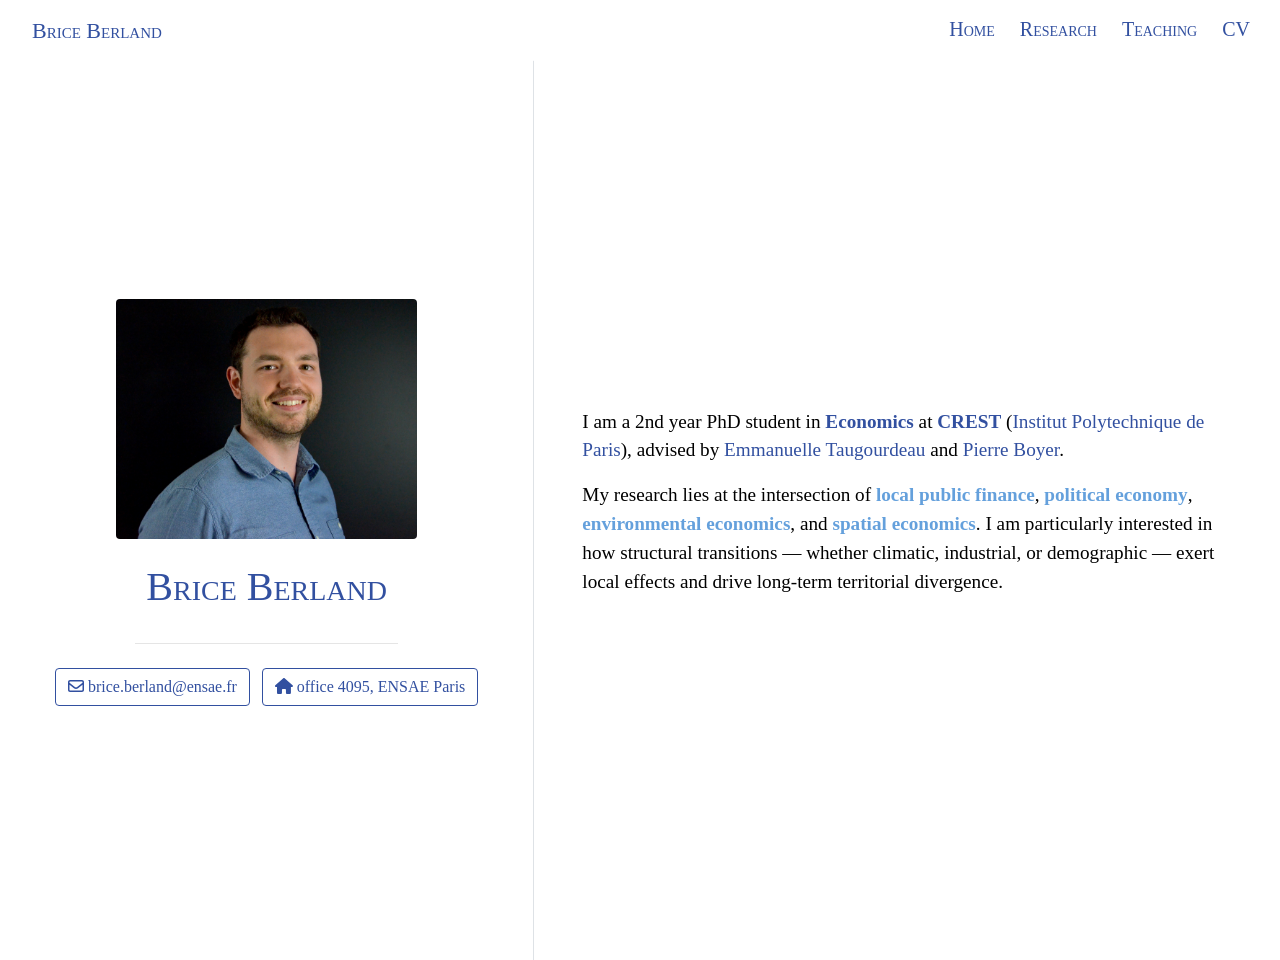
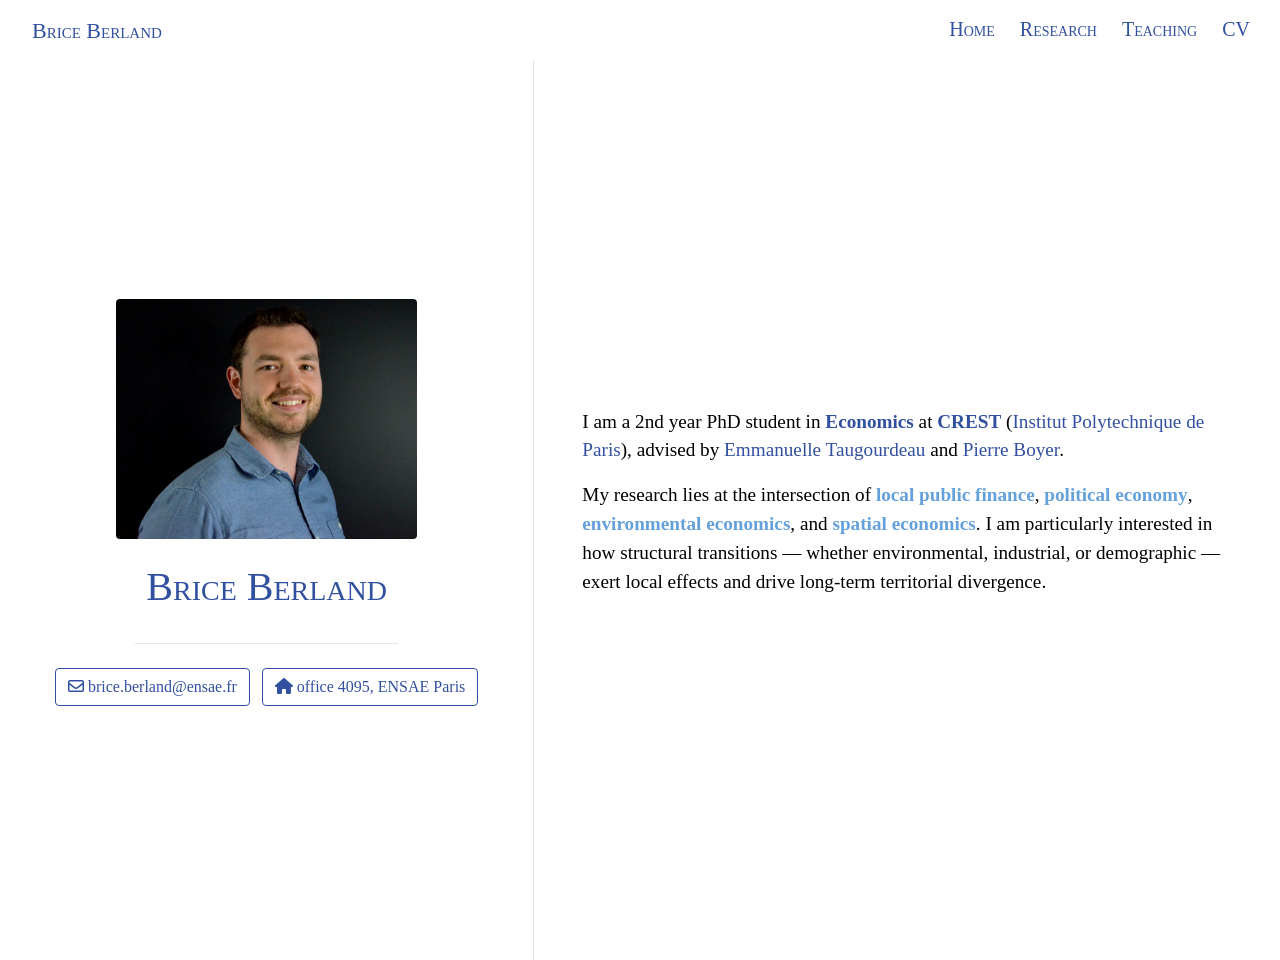
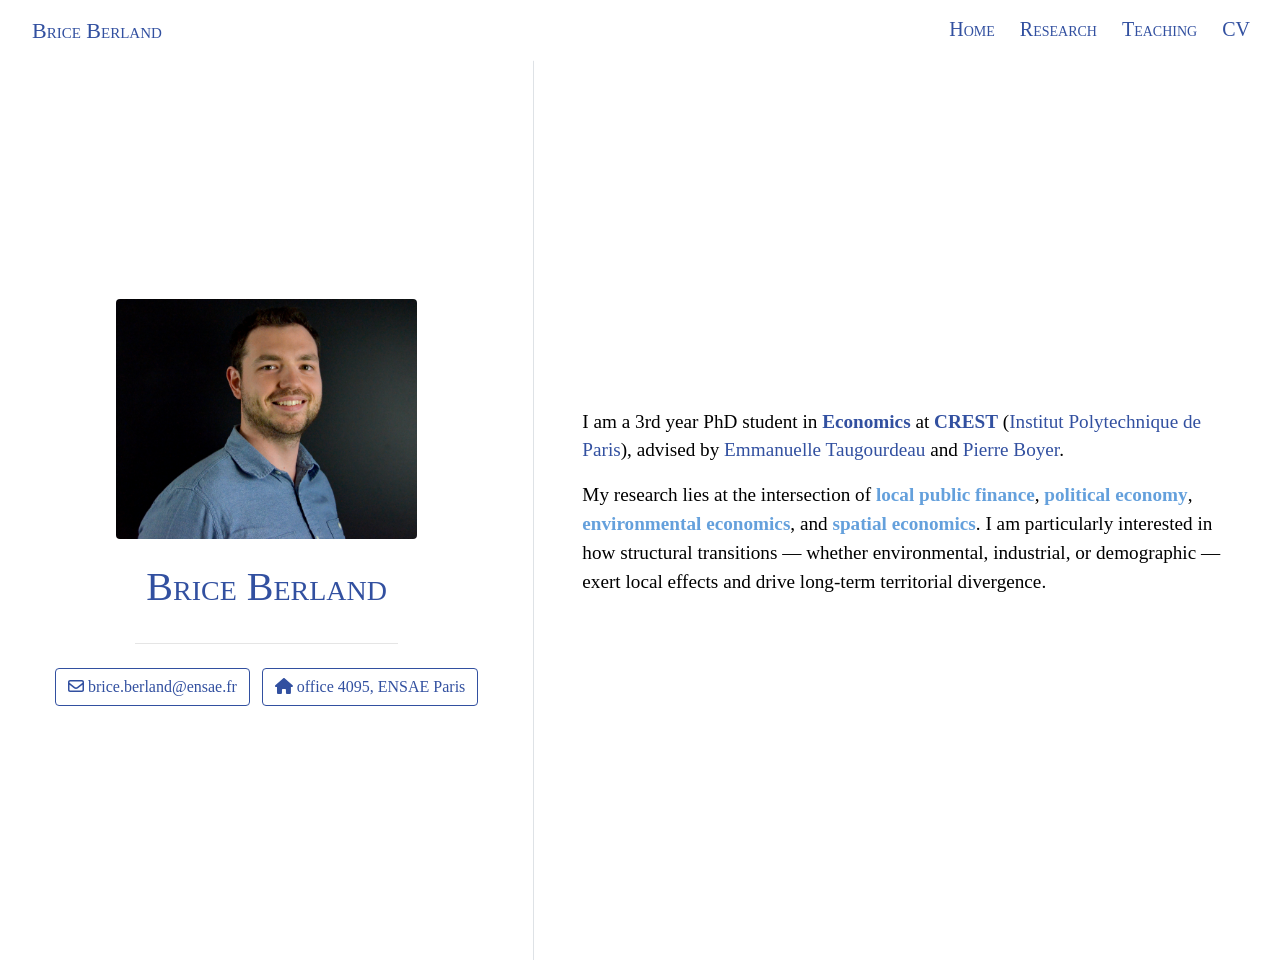
